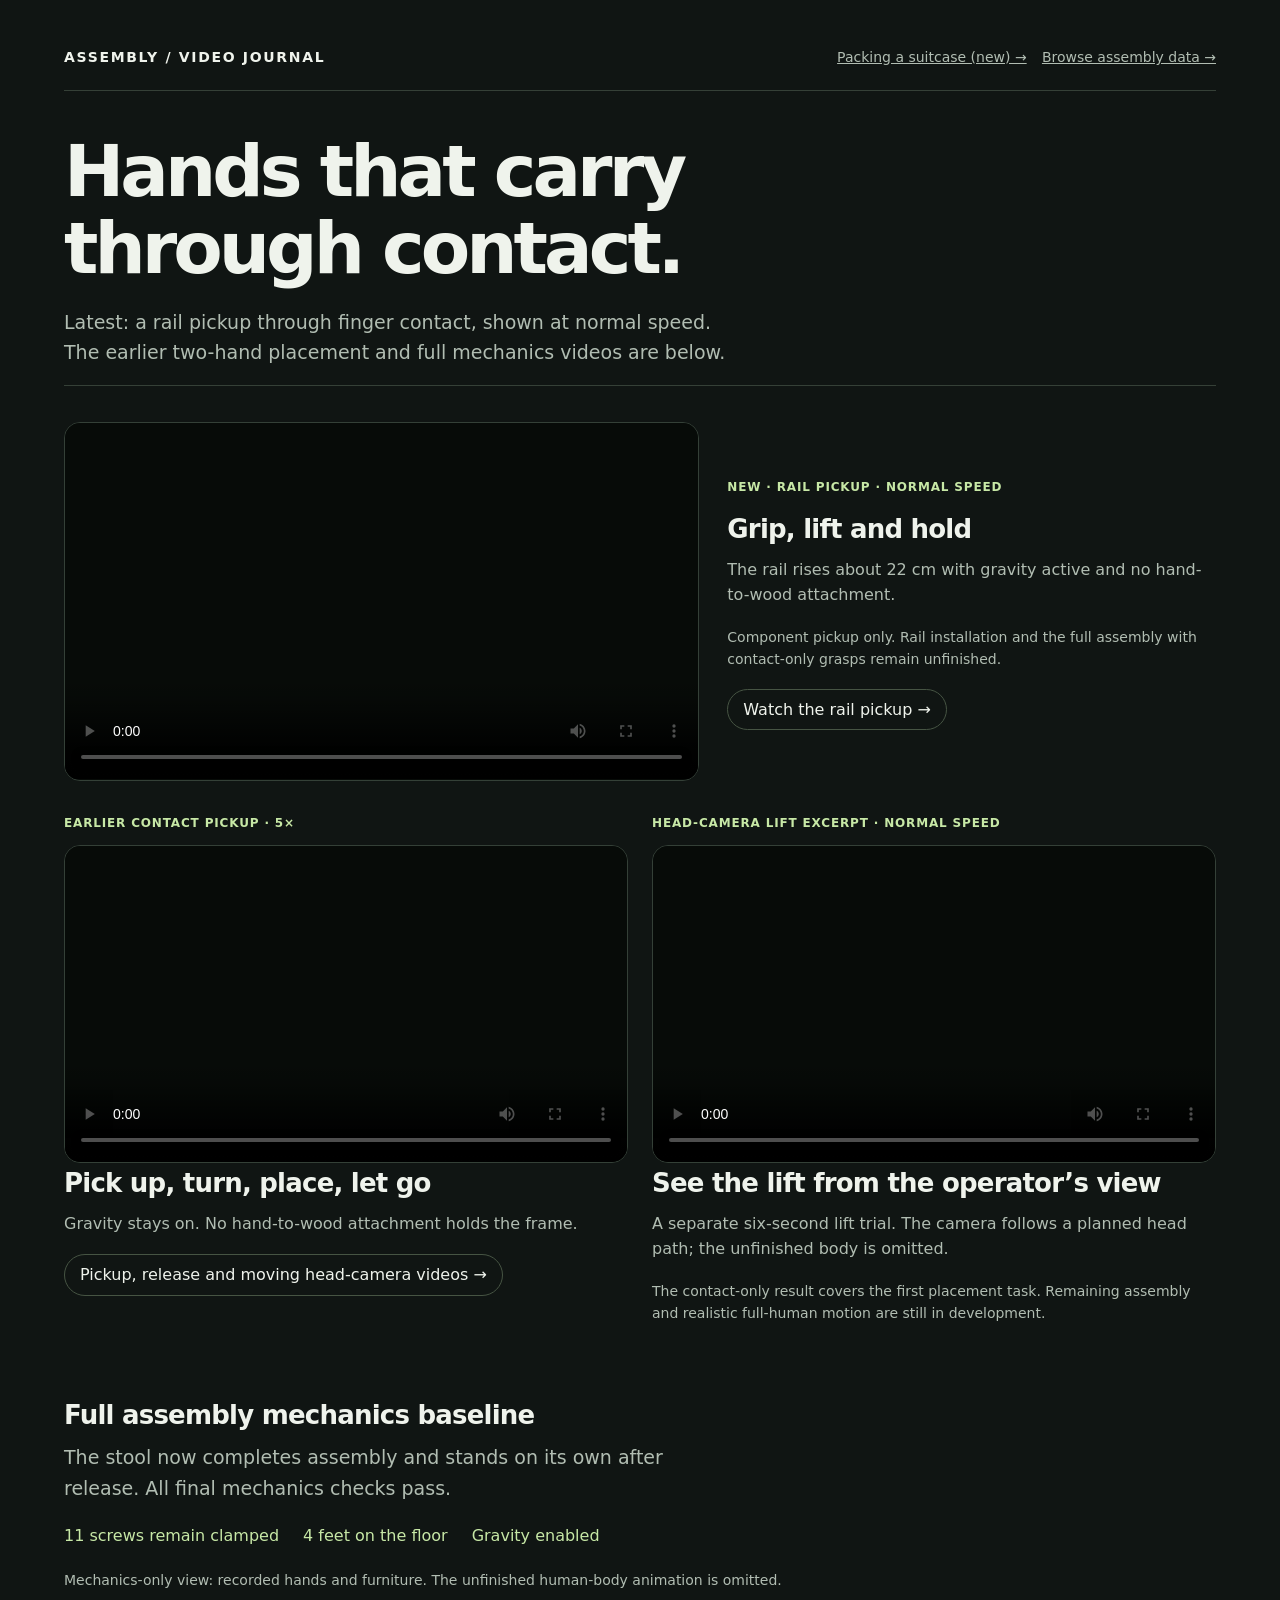
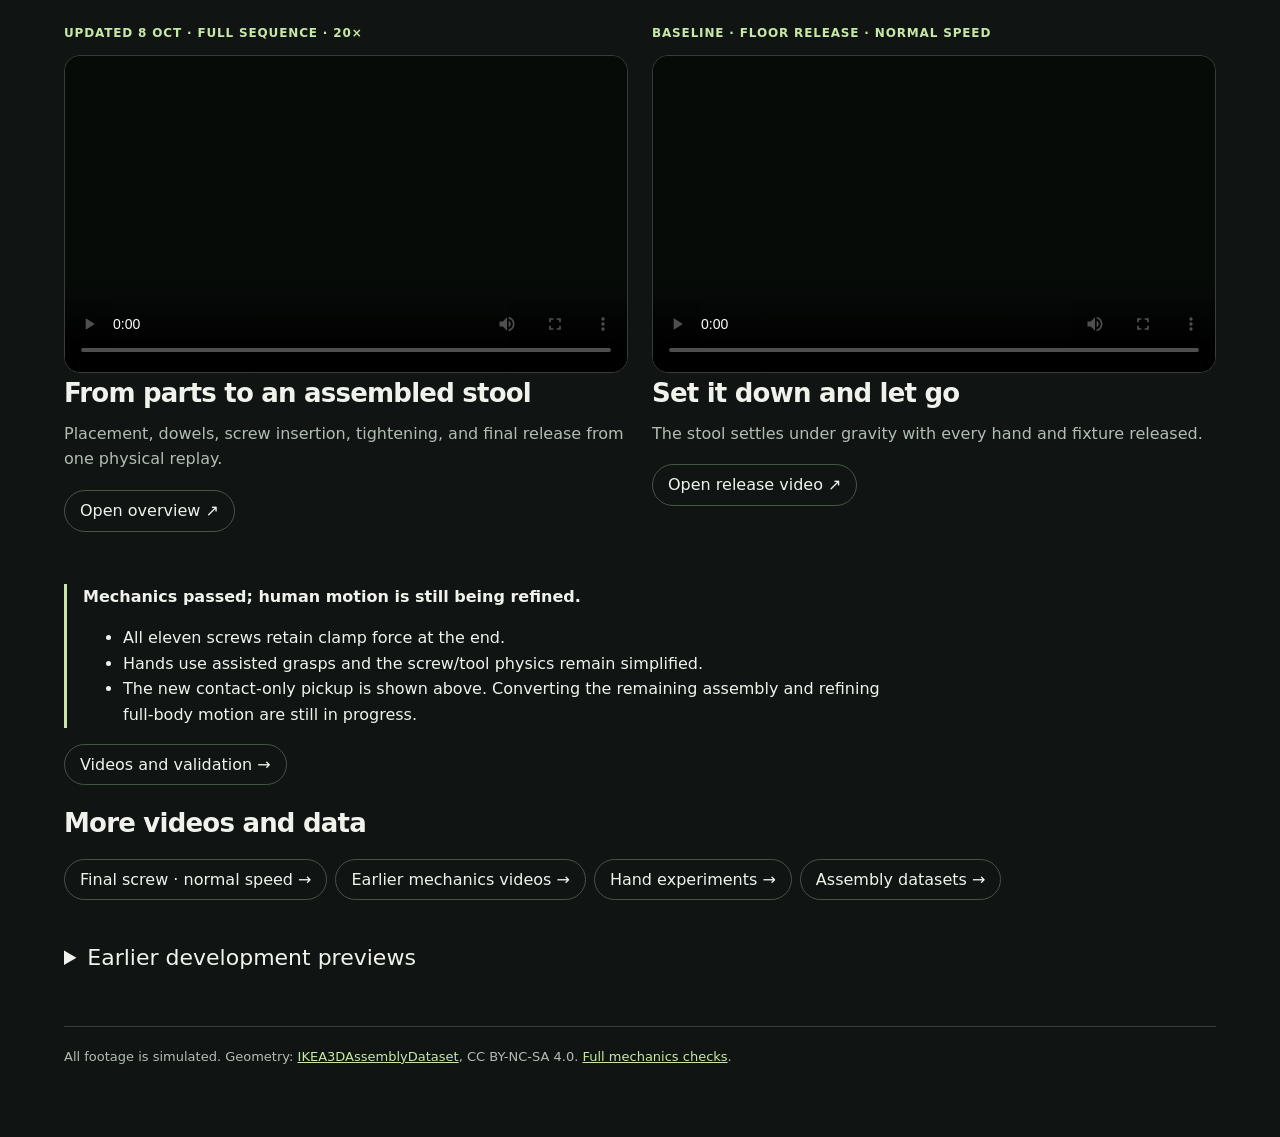
==== index.html @ 0f09cdab "Add suitcase-packing simulation and video page One continuous contact-only MuJoCo run (MyoHand hands" ====
<!doctype html><html lang="en"><head><meta charset="utf-8"><meta name="viewport" content="width=device-width,initial-scale=1"><title>Assembly — contact pickup and full mechanics</title><meta name="description" content="Complete assembly mechanics and floor release under gravity. Human-body motion remains in development."><style>
:root{color-scheme:dark;--bg:#101513;--panel:#1b231f;--ink:#eff3ec;--muted:#b1bdb2;--accent:#c7e8a6}*{box-sizing:border-box}body{margin:0;background:var(--bg);color:var(--ink);font:16px/1.6 system-ui,sans-serif}main{max-width:1400px;margin:auto;padding:44px 5vw 70px}header{display:flex;justify-content:space-between;align-items:center;border-bottom:1px solid #354037;padding-bottom:20px}.wordmark{font-weight:700;letter-spacing:.12em;font-size:14px}.date,.note{color:var(--muted);font-size:14px}h1{font-size:clamp(36px,6vw,72px);line-height:1.07;letter-spacing:-.055em;max-width:900px;margin:42px 0 20px}h2{font-size:26px;letter-spacing:-.03em;margin:0 0 6px}h3{font-size:21px;margin:16px 0 6px}p{margin:0 0 18px;color:var(--muted)}.intro{max-width:680px;font-size:19px}.grid{display:grid;grid-template-columns:1fr 1fr;gap:24px;margin:28px 0 52px}.card{min-width:0}.screen{background:#050806;border-radius:16px;overflow:hidden;border:1px solid #344037}video{width:100%;aspect-ratio:16/9;object-fit:contain;display:block;background:#070b08}.tag{display:inline-block;color:var(--accent);font-size:12px;font-weight:700;letter-spacing:.07em;text-transform:uppercase;margin:0 0 12px}.controls{display:flex;gap:8px;flex-wrap:wrap;margin:14px 0}button,a.button{font:inherit;border:1px solid #465443;background:transparent;color:var(--ink);border-radius:999px;padding:7px 15px;cursor:pointer;text-decoration:none}button[aria-pressed=true]{background:var(--accent);color:#172311;border-color:var(--accent)}a{color:var(--accent)}.smallgrid{display:grid;grid-template-columns:repeat(3,1fr);gap:24px;margin:24px 0 50px}.smallgrid video{aspect-ratio:4/3}.wide{display:grid;grid-template-columns:1.3fr 1fr;gap:28px;align-items:center;border-top:1px solid #354037;padding-top:36px}.wide img{width:100%;border-radius:16px}footer{margin-top:50px;padding-top:20px;border-top:1px solid #354037;font-size:13px;color:var(--muted)}@media(max-width:850px){.grid,.smallgrid,.wide{grid-template-columns:1fr}main{padding:24px 5vw}.grid{gap:32px}.date{font-size:12px}}button:focus-visible,a:focus-visible{outline:3px solid var(--accent);outline-offset:4px}
details{margin:40px 0}summary{cursor:pointer;font-size:22px}.chapters{display:flex;flex-wrap:wrap;gap:8px;margin:20px 0 34px}.facts{display:flex;gap:24px;flex-wrap:wrap;color:var(--accent);margin:20px 0}.screen video{aspect-ratio:16/9}.status{border-left:3px solid var(--accent);padding-left:16px;max-width:820px}button[data-time]{font-size:14px}a.button{display:inline-block;max-width:100%}</style></head><body><main><header><span class="wordmark">ASSEMBLY / VIDEO JOURNAL</span><span><a class="date" href="packing.html">Packing a suitcase (new) →</a> &nbsp; <a class="date" href="data/index.html">Browse assembly data →</a></span></header>
<h1>Hands that carry through contact.</h1>
<p class="intro">Latest: a rail pickup through finger contact, shown at normal speed. The earlier two-hand placement and full mechanics videos are below.</p>
<section class="wide"><div class="screen"><video controls playsinline preload="metadata" poster="mechanics/rail-pickup.jpg" src="mechanics/rail-pickup.mp4"></video></div><article><span class="tag">New · rail pickup · normal speed</span><h2>Grip, lift and hold</h2><p>The rail rises about 22 cm with gravity active and no hand-to-wood attachment.</p><p class="note">Component pickup only. Rail installation and the full assembly with contact-only grasps remain unfinished.</p><a class="button" href="mechanics/rail-pickup.html">Watch the rail pickup →</a></article></section>
<section class="grid"><article class="card"><span class="tag">Earlier contact pickup · 5×</span><div class="screen"><video controls playsinline preload="metadata" poster="mechanics/contact-pickup.jpg" src="mechanics/contact-pickup.mp4"></video></div><h2>Pick up, turn, place, let go</h2><p>Gravity stays on. No hand-to-wood attachment holds the frame.</p><a class="button" href="mechanics/contact-pickup.html">Pickup, release and moving head-camera videos →</a></article><article class="card"><span class="tag">Head-camera lift excerpt · normal speed</span><div class="screen"><video controls playsinline preload="metadata" poster="mechanics/contact-lift-ego.jpg" src="mechanics/contact-lift-ego.mp4"></video></div><h2>See the lift from the operator’s view</h2><p>A separate six-second lift trial. The camera follows a planned head path; the unfinished body is omitted.</p><p class="note">The contact-only result covers the first placement task. Remaining assembly and realistic full-human motion are still in development.</p></article></section>
<h2>Full assembly mechanics baseline</h2><p class="intro">The stool now completes assembly and stands on its own after release. All final mechanics checks pass.</p>
<div class="facts"><span>11 screws remain clamped</span><span>4 feet on the floor</span><span>Gravity enabled</span></div>
<p class="note">Mechanics-only view: recorded hands and furniture. The unfinished human-body animation is omitted.</p>
<section class="grid"><article class="card"><span class="tag">Updated 8 Oct · full sequence · 20×</span><div class="screen"><video controls playsinline preload="metadata" poster="mechanics/full-mechanics.jpg?v=20261008-clamp" src="mechanics/full-mechanics.mp4?v=20261008-clamp"></video></div><h2>From parts to an assembled stool</h2><p>Placement, dowels, screw insertion, tightening, and final release from one physical replay.</p><a class="button" href="mechanics/full-mechanics.mp4?v=20261008-clamp">Open overview ↗</a></article>
<article class="card"><span class="tag">Baseline · floor release · normal speed</span><div class="screen"><video controls playsinline preload="metadata" poster="mechanics/full-mechanics-floor.jpg?v=20261008-clamp" src="mechanics/full-mechanics-floor.mp4?v=20261008-clamp"></video></div><h2>Set it down and let go</h2><p>The stool settles under gravity with every hand and fixture released.</p><a class="button" href="mechanics/full-mechanics-floor.mp4?v=20261008-clamp">Open release video ↗</a></article></section>
<div class="status"><strong>Mechanics passed; human motion is still being refined.</strong><ul><li>All eleven screws retain clamp force at the end.</li><li>Hands use assisted grasps and the screw/tool physics remain simplified.</li><li>The new contact-only pickup is shown above. Converting the remaining assembly and refining full-body motion are still in progress.</li></ul></div>
<p><a class="button" href="mechanics/full-mechanics.html?v=20261008-clamp">Videos and validation →</a></p>
<h2>More videos and data</h2><div class="controls"><a class="button" href="mechanics/last-screw.html">Final screw · normal speed →</a><a class="button" href="mechanics/index.html">Earlier mechanics videos →</a><a class="button" href="hands/index.html">Hand experiments →</a><a class="button" href="data/index.html">Assembly datasets →</a></div>
<details><summary>Earlier development previews</summary><p><a href="mechanics/frame-installation-ego.mp4">Earlier moving first-person installation view</a> · <a href="mechanics/frame-installation-overview.mp4">Earlier installation overview</a> · <a href="mechanics/release-test.html">Earlier release pilot</a></p><p class="note">These precede the accepted full mechanical replay and do not validate the revised human motion. The original prototype used premature rigid connections: <a href="replanned/index.html">correction and archive</a>.</p></details>
<footer>All footage is simulated. Geometry: <a href="https://github.com/IKEA/IKEA3DAssemblyDataset">IKEA3DAssemblyDataset</a>, CC BY-NC-SA 4.0. <a href="mechanics/full-mechanics-validation.json?v=20261008-clamp">Full mechanics checks</a>.</footer></main></body></html>
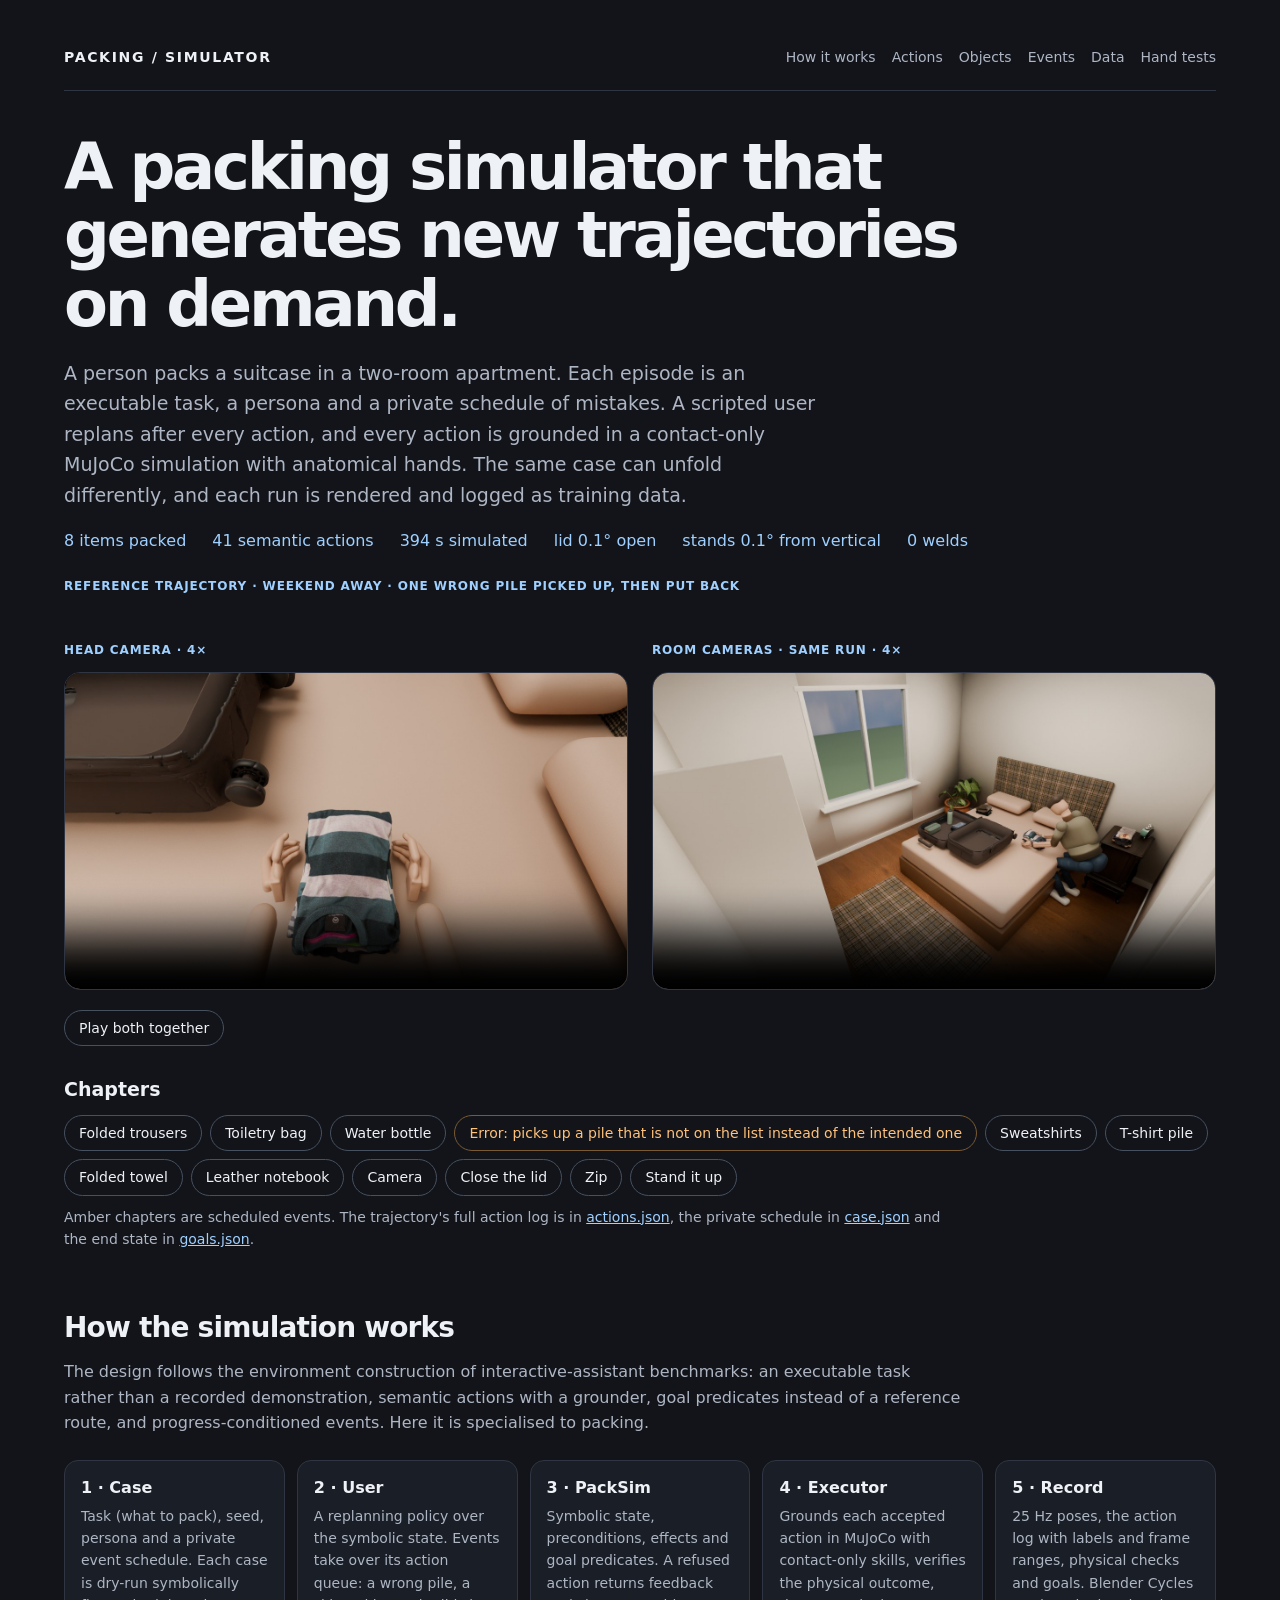
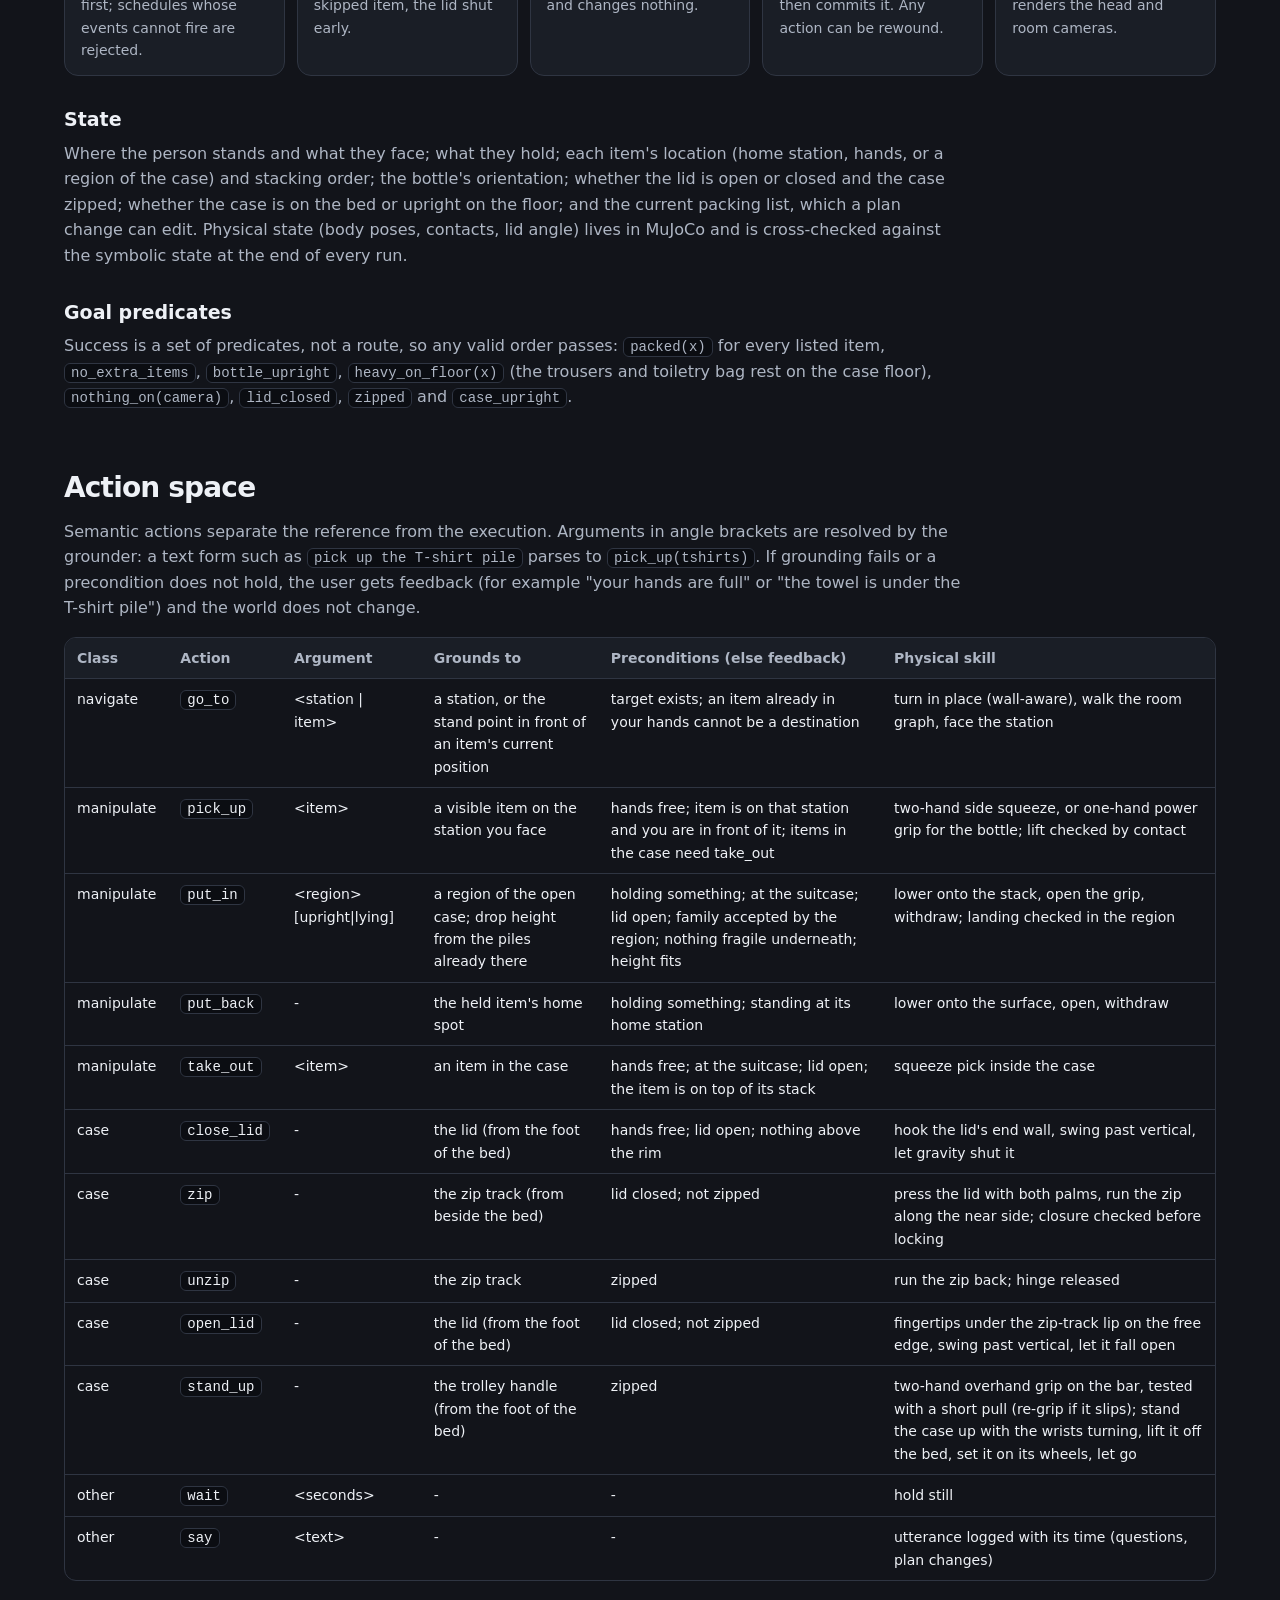
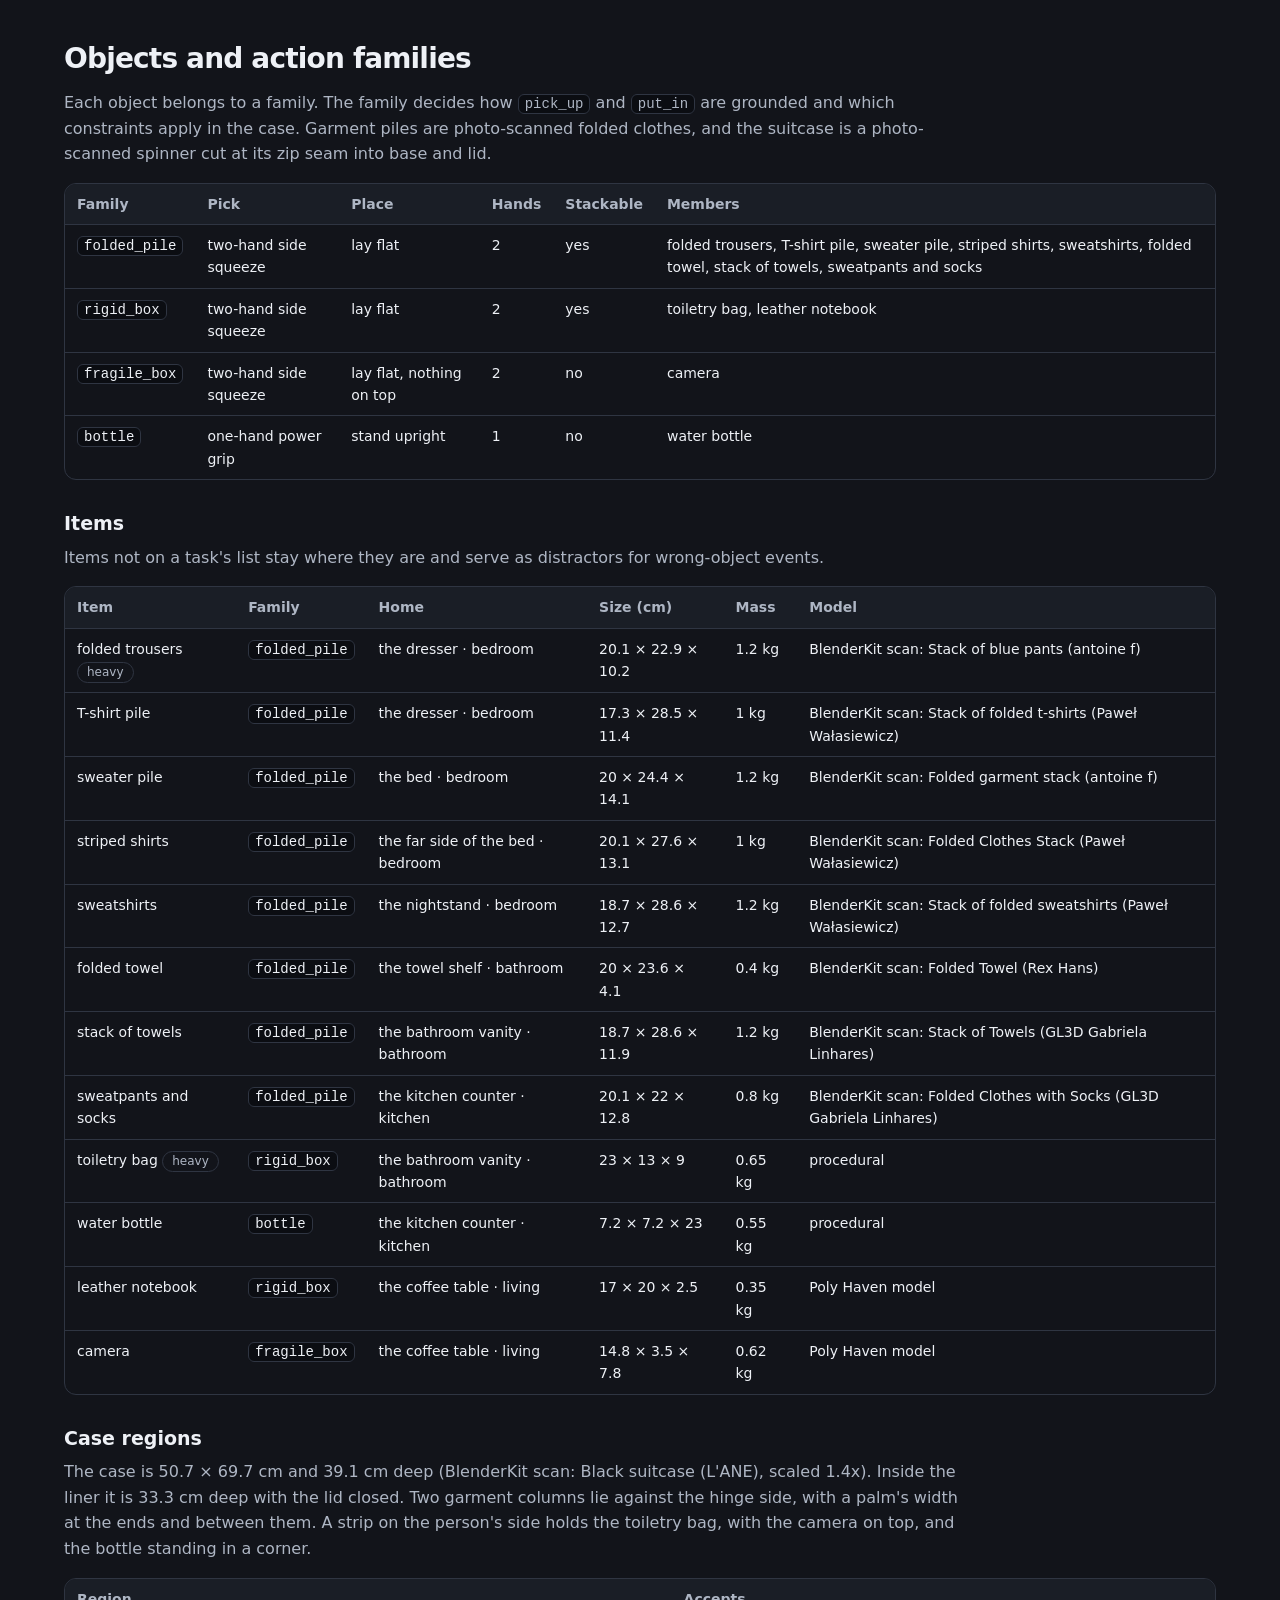
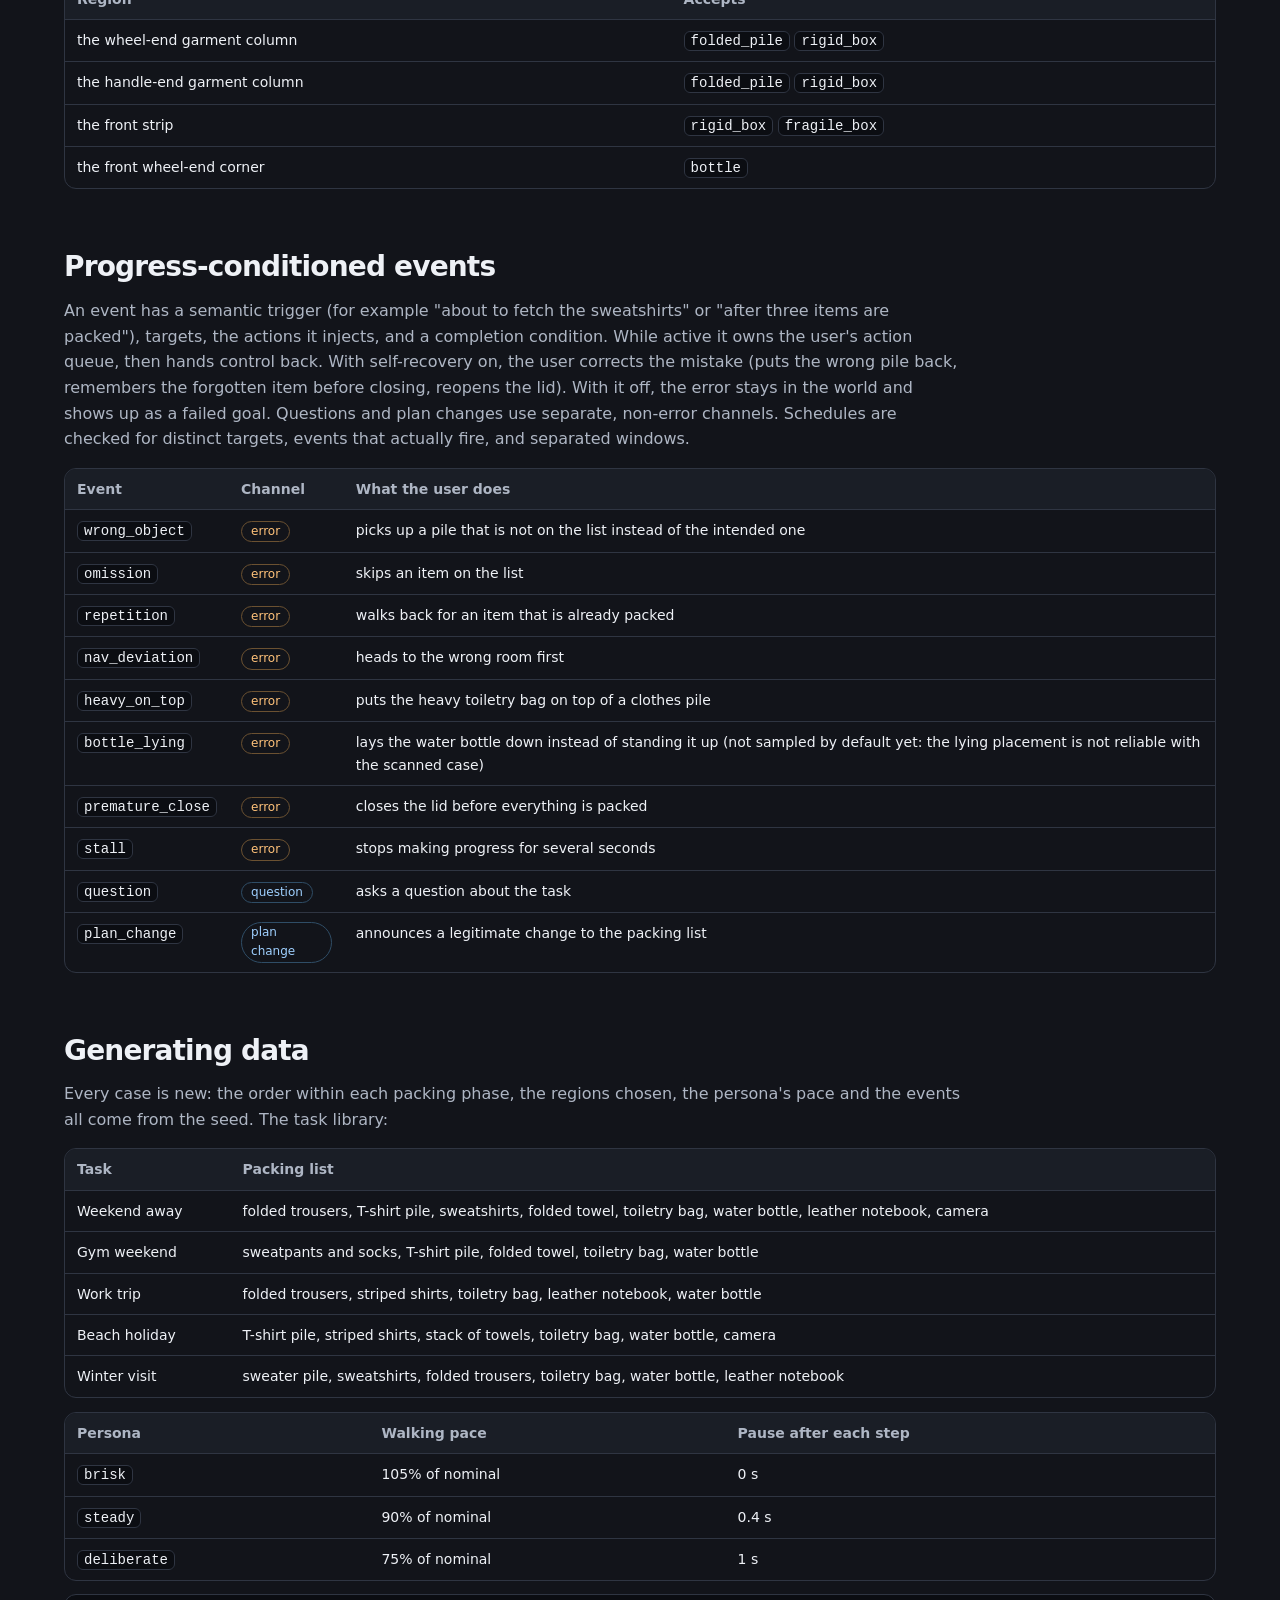
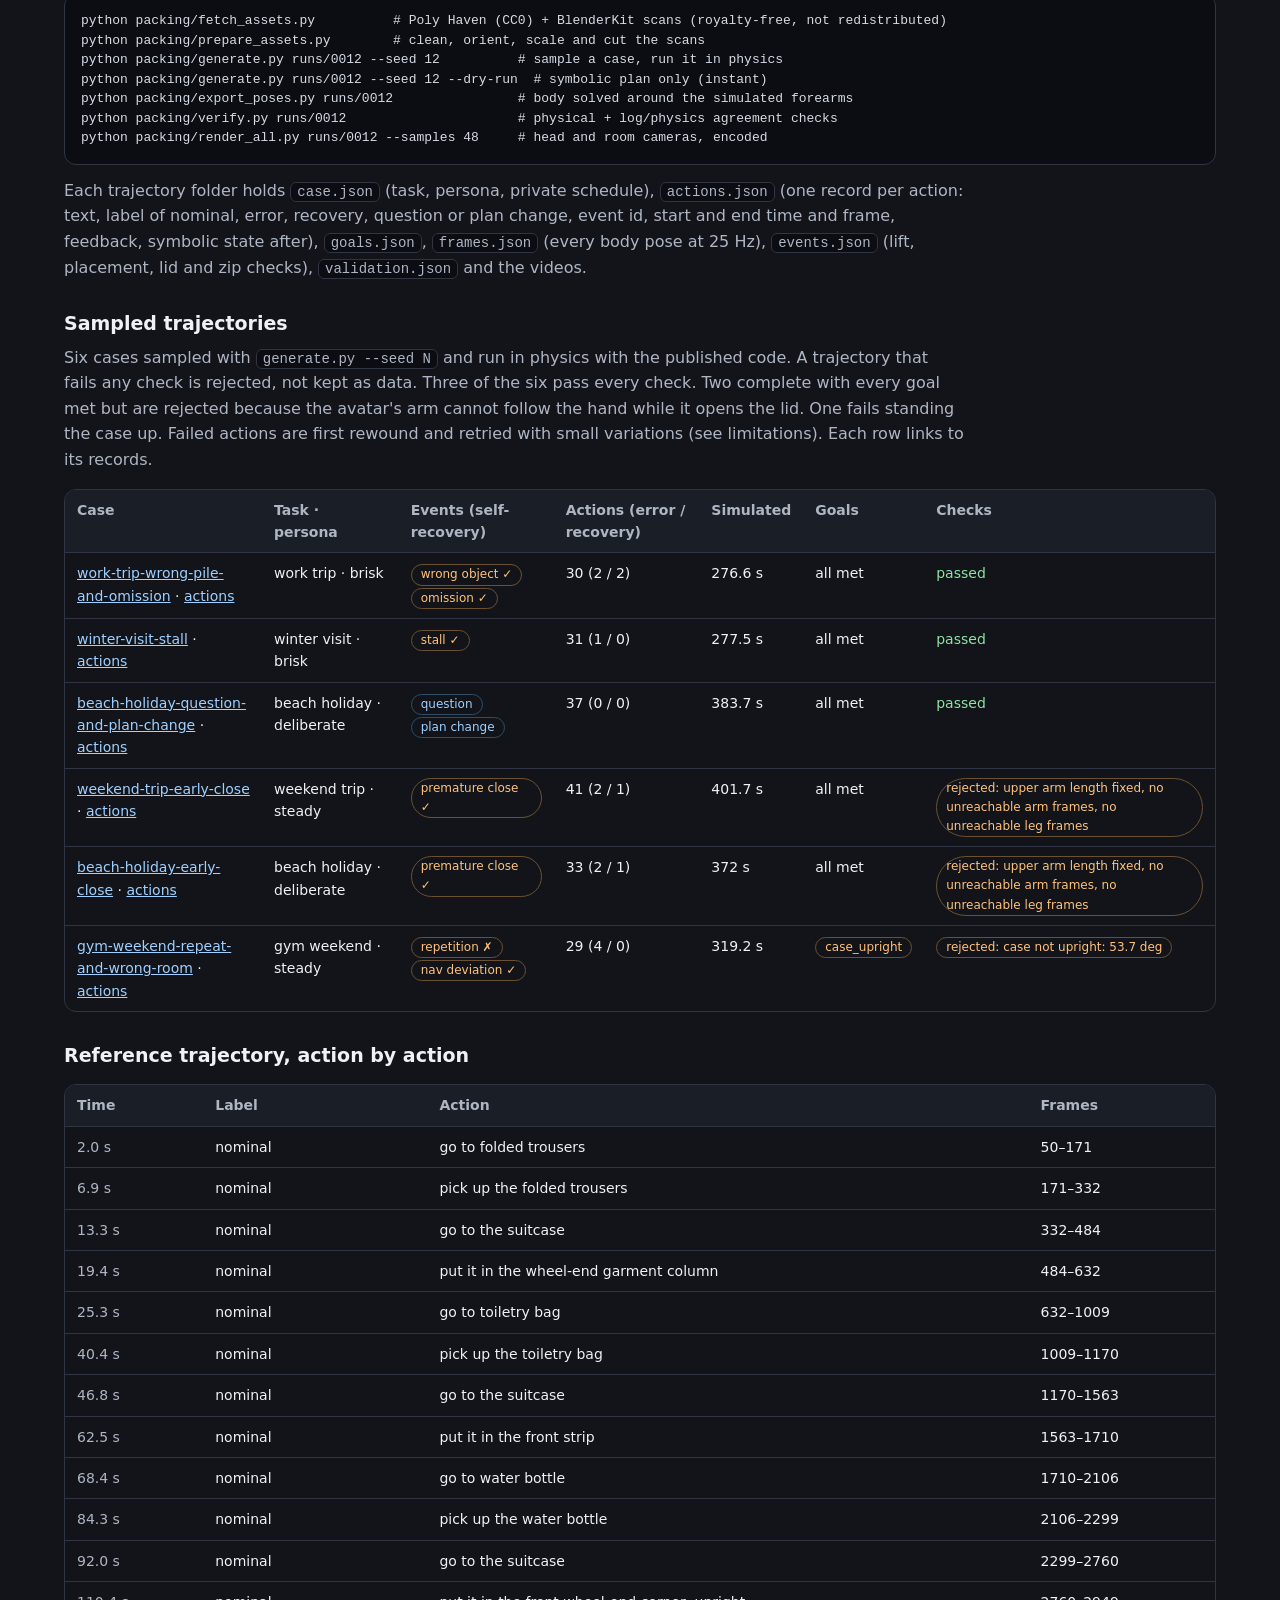
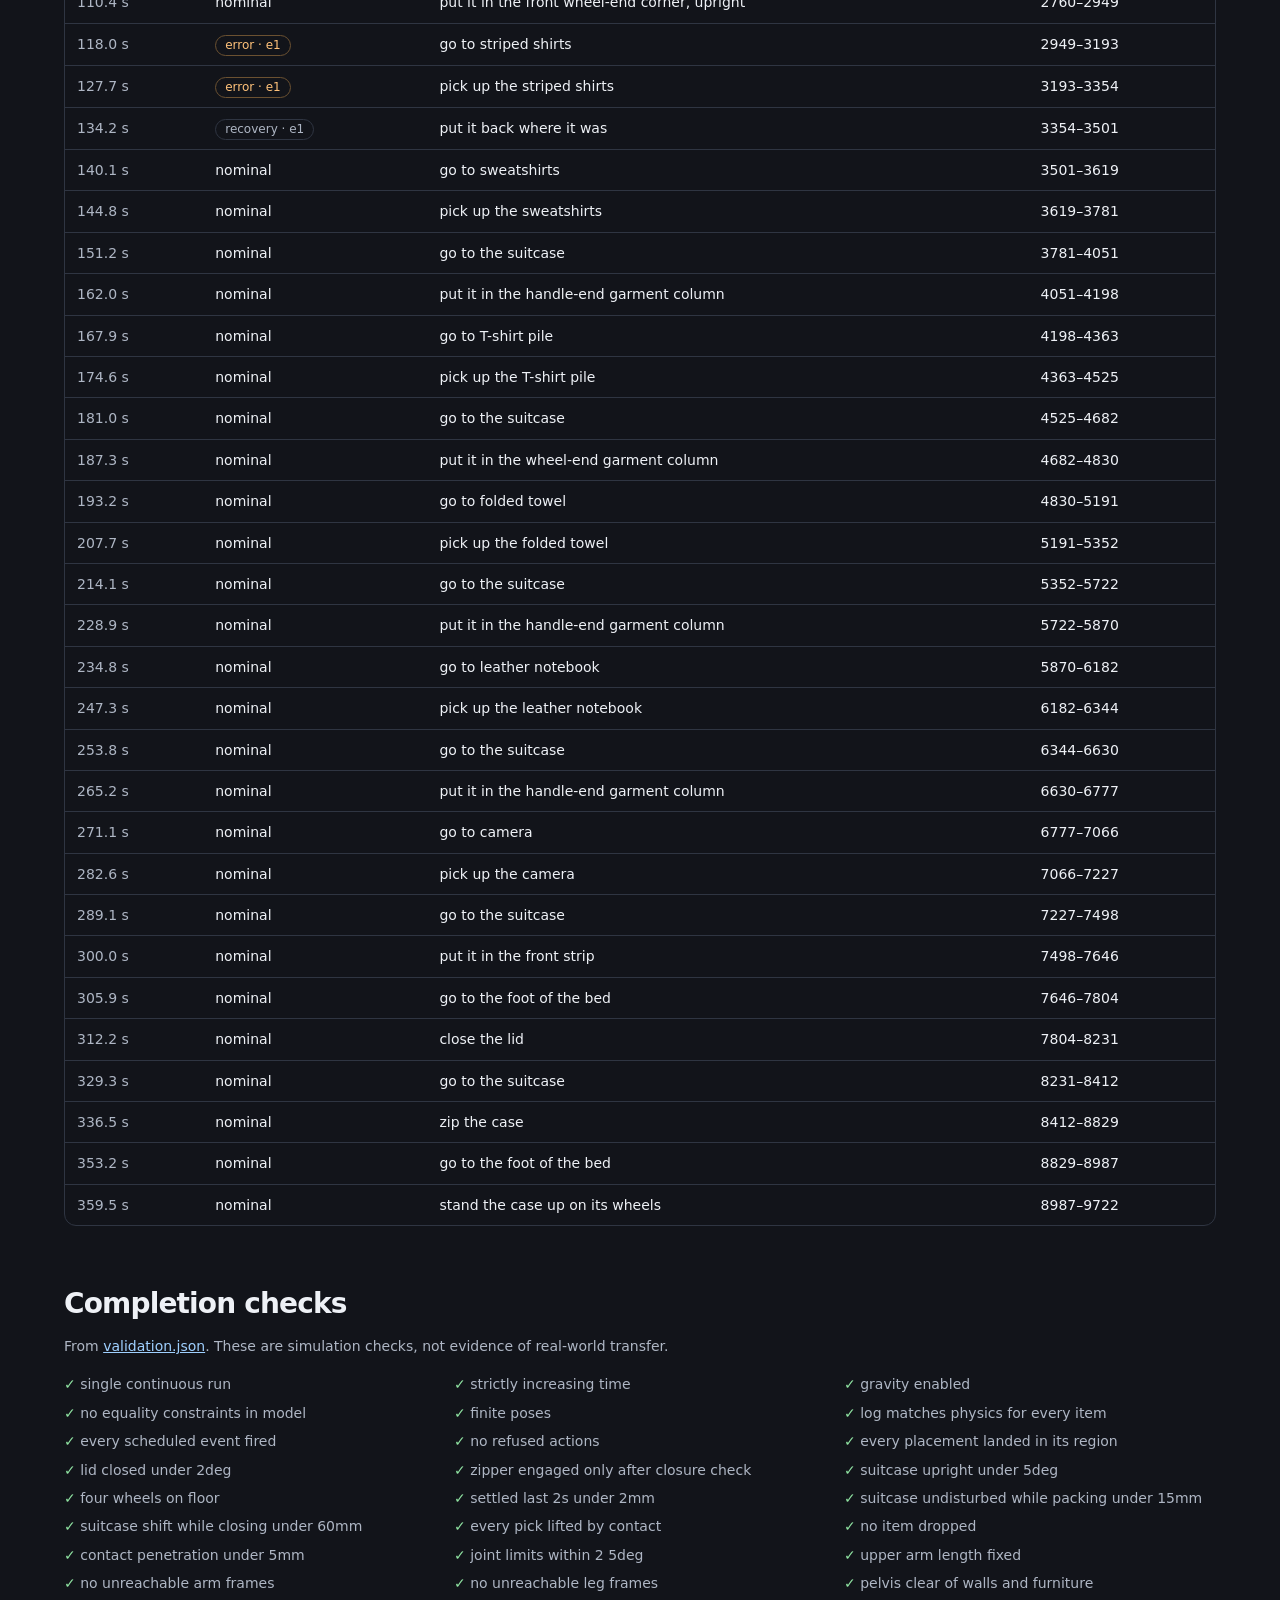
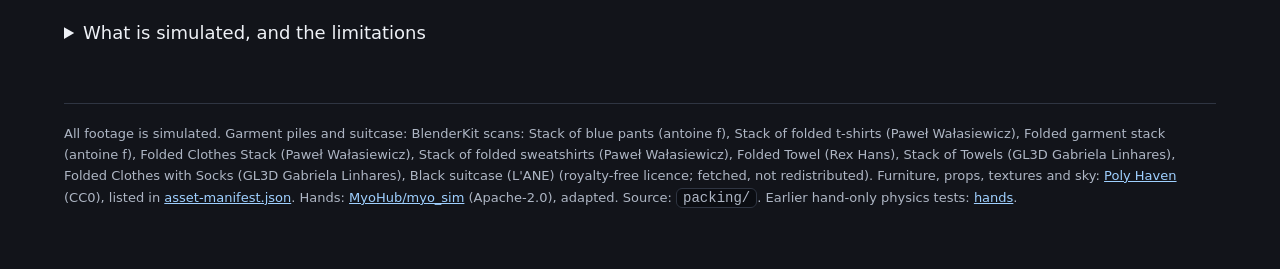
==== commit 7600b2db: "Updated simulation" ====
--- a/index.html
+++ b/index.html
@@ -1,17 +1,149 @@
-<!doctype html><html lang="en"><head><meta charset="utf-8"><meta name="viewport" content="width=device-width,initial-scale=1"><title>Assembly — contact pickup and full mechanics</title><meta name="description" content="Complete assembly mechanics and floor release under gravity. Human-body motion remains in development."><style>
-:root{color-scheme:dark;--bg:#101513;--panel:#1b231f;--ink:#eff3ec;--muted:#b1bdb2;--accent:#c7e8a6}*{box-sizing:border-box}body{margin:0;background:var(--bg);color:var(--ink);font:16px/1.6 system-ui,sans-serif}main{max-width:1400px;margin:auto;padding:44px 5vw 70px}header{display:flex;justify-content:space-between;align-items:center;border-bottom:1px solid #354037;padding-bottom:20px}.wordmark{font-weight:700;letter-spacing:.12em;font-size:14px}.date,.note{color:var(--muted);font-size:14px}h1{font-size:clamp(36px,6vw,72px);line-height:1.07;letter-spacing:-.055em;max-width:900px;margin:42px 0 20px}h2{font-size:26px;letter-spacing:-.03em;margin:0 0 6px}h3{font-size:21px;margin:16px 0 6px}p{margin:0 0 18px;color:var(--muted)}.intro{max-width:680px;font-size:19px}.grid{display:grid;grid-template-columns:1fr 1fr;gap:24px;margin:28px 0 52px}.card{min-width:0}.screen{background:#050806;border-radius:16px;overflow:hidden;border:1px solid #344037}video{width:100%;aspect-ratio:16/9;object-fit:contain;display:block;background:#070b08}.tag{display:inline-block;color:var(--accent);font-size:12px;font-weight:700;letter-spacing:.07em;text-transform:uppercase;margin:0 0 12px}.controls{display:flex;gap:8px;flex-wrap:wrap;margin:14px 0}button,a.button{font:inherit;border:1px solid #465443;background:transparent;color:var(--ink);border-radius:999px;padding:7px 15px;cursor:pointer;text-decoration:none}button[aria-pressed=true]{background:var(--accent);color:#172311;border-color:var(--accent)}a{color:var(--accent)}.smallgrid{display:grid;grid-template-columns:repeat(3,1fr);gap:24px;margin:24px 0 50px}.smallgrid video{aspect-ratio:4/3}.wide{display:grid;grid-template-columns:1.3fr 1fr;gap:28px;align-items:center;border-top:1px solid #354037;padding-top:36px}.wide img{width:100%;border-radius:16px}footer{margin-top:50px;padding-top:20px;border-top:1px solid #354037;font-size:13px;color:var(--muted)}@media(max-width:850px){.grid,.smallgrid,.wide{grid-template-columns:1fr}main{padding:24px 5vw}.grid{gap:32px}.date{font-size:12px}}button:focus-visible,a:focus-visible{outline:3px solid var(--accent);outline-offset:4px}
-details{margin:40px 0}summary{cursor:pointer;font-size:22px}.chapters{display:flex;flex-wrap:wrap;gap:8px;margin:20px 0 34px}.facts{display:flex;gap:24px;flex-wrap:wrap;color:var(--accent);margin:20px 0}.screen video{aspect-ratio:16/9}.status{border-left:3px solid var(--accent);padding-left:16px;max-width:820px}button[data-time]{font-size:14px}a.button{display:inline-block;max-width:100%}</style></head><body><main><header><span class="wordmark">ASSEMBLY / VIDEO JOURNAL</span><span><a class="date" href="packing.html">Packing a suitcase (new) →</a> &nbsp; <a class="date" href="data/index.html">Browse assembly data →</a></span></header>
-<h1>Hands that carry through contact.</h1>
-<p class="intro">Latest: a rail pickup through finger contact, shown at normal speed. The earlier two-hand placement and full mechanics videos are below.</p>
-<section class="wide"><div class="screen"><video controls playsinline preload="metadata" poster="mechanics/rail-pickup.jpg" src="mechanics/rail-pickup.mp4"></video></div><article><span class="tag">New · rail pickup · normal speed</span><h2>Grip, lift and hold</h2><p>The rail rises about 22 cm with gravity active and no hand-to-wood attachment.</p><p class="note">Component pickup only. Rail installation and the full assembly with contact-only grasps remain unfinished.</p><a class="button" href="mechanics/rail-pickup.html">Watch the rail pickup →</a></article></section>
-<section class="grid"><article class="card"><span class="tag">Earlier contact pickup · 5×</span><div class="screen"><video controls playsinline preload="metadata" poster="mechanics/contact-pickup.jpg" src="mechanics/contact-pickup.mp4"></video></div><h2>Pick up, turn, place, let go</h2><p>Gravity stays on. No hand-to-wood attachment holds the frame.</p><a class="button" href="mechanics/contact-pickup.html">Pickup, release and moving head-camera videos →</a></article><article class="card"><span class="tag">Head-camera lift excerpt · normal speed</span><div class="screen"><video controls playsinline preload="metadata" poster="mechanics/contact-lift-ego.jpg" src="mechanics/contact-lift-ego.mp4"></video></div><h2>See the lift from the operator’s view</h2><p>A separate six-second lift trial. The camera follows a planned head path; the unfinished body is omitted.</p><p class="note">The contact-only result covers the first placement task. Remaining assembly and realistic full-human motion are still in development.</p></article></section>
-<h2>Full assembly mechanics baseline</h2><p class="intro">The stool now completes assembly and stands on its own after release. All final mechanics checks pass.</p>
-<div class="facts"><span>11 screws remain clamped</span><span>4 feet on the floor</span><span>Gravity enabled</span></div>
-<p class="note">Mechanics-only view: recorded hands and furniture. The unfinished human-body animation is omitted.</p>
-<section class="grid"><article class="card"><span class="tag">Updated 8 Oct · full sequence · 20×</span><div class="screen"><video controls playsinline preload="metadata" poster="mechanics/full-mechanics.jpg?v=20261008-clamp" src="mechanics/full-mechanics.mp4?v=20261008-clamp"></video></div><h2>From parts to an assembled stool</h2><p>Placement, dowels, screw insertion, tightening, and final release from one physical replay.</p><a class="button" href="mechanics/full-mechanics.mp4?v=20261008-clamp">Open overview ↗</a></article>
-<article class="card"><span class="tag">Baseline · floor release · normal speed</span><div class="screen"><video controls playsinline preload="metadata" poster="mechanics/full-mechanics-floor.jpg?v=20261008-clamp" src="mechanics/full-mechanics-floor.mp4?v=20261008-clamp"></video></div><h2>Set it down and let go</h2><p>The stool settles under gravity with every hand and fixture released.</p><a class="button" href="mechanics/full-mechanics-floor.mp4?v=20261008-clamp">Open release video ↗</a></article></section>
-<div class="status"><strong>Mechanics passed; human motion is still being refined.</strong><ul><li>All eleven screws retain clamp force at the end.</li><li>Hands use assisted grasps and the screw/tool physics remain simplified.</li><li>The new contact-only pickup is shown above. Converting the remaining assembly and refining full-body motion are still in progress.</li></ul></div>
-<p><a class="button" href="mechanics/full-mechanics.html?v=20261008-clamp">Videos and validation →</a></p>
-<h2>More videos and data</h2><div class="controls"><a class="button" href="mechanics/last-screw.html">Final screw · normal speed →</a><a class="button" href="mechanics/index.html">Earlier mechanics videos →</a><a class="button" href="hands/index.html">Hand experiments →</a><a class="button" href="data/index.html">Assembly datasets →</a></div>
-<details><summary>Earlier development previews</summary><p><a href="mechanics/frame-installation-ego.mp4">Earlier moving first-person installation view</a> · <a href="mechanics/frame-installation-overview.mp4">Earlier installation overview</a> · <a href="mechanics/release-test.html">Earlier release pilot</a></p><p class="note">These precede the accepted full mechanical replay and do not validate the revised human motion. The original prototype used premature rigid connections: <a href="replanned/index.html">correction and archive</a>.</p></details>
-<footer>All footage is simulated. Geometry: <a href="https://github.com/IKEA/IKEA3DAssemblyDataset">IKEA3DAssemblyDataset</a>, CC BY-NC-SA 4.0. <a href="mechanics/full-mechanics-validation.json?v=20261008-clamp">Full mechanics checks</a>.</footer></main></body></html>+<!doctype html><html lang="en"><head><meta charset="utf-8"><meta name="viewport" content="width=device-width,initial-scale=1"><title>Packing simulator</title><meta name="description" content="A contact-only MuJoCo simulator for packing a suitcase: semantic actions over a symbolic state, progress-conditioned error events, and photoreal renders of every trajectory."><style>
+:root{color-scheme:dark;--bg:#12141a;--panel:#1a1e26;--ink:#eef1f6;--muted:#aeb6c4;--accent:#9fd0ff;--warn:#ffc27a;--ok:#8fe3a2;--bad:#ff8f8f;--line:#2f3542}
+*{box-sizing:border-box}body{margin:0;background:var(--bg);color:var(--ink);font:16px/1.6 system-ui,sans-serif}
+main{max-width:1400px;margin:auto;padding:44px 5vw 70px}
+header{display:flex;justify-content:space-between;align-items:center;gap:16px;flex-wrap:wrap;border-bottom:1px solid var(--line);padding-bottom:20px}
+.wordmark{font-weight:700;letter-spacing:.12em;font-size:14px}.note{color:var(--muted);font-size:14px}
+nav a{color:var(--muted);font-size:14px;margin-left:16px;text-decoration:none}nav a:hover{color:var(--accent)}
+h1{font-size:clamp(34px,5.5vw,64px);line-height:1.07;letter-spacing:-.05em;max-width:980px;margin:42px 0 20px}
+h2{font-size:28px;letter-spacing:-.03em;margin:56px 0 8px}h3{font-size:19px;margin:28px 0 6px}
+p{margin:0 0 16px;color:var(--muted);max-width:900px}.intro{max-width:760px;font-size:19px}
+.grid{display:grid;grid-template-columns:1fr 1fr;gap:24px;margin:28px 0 20px}.card{min-width:0}
+.screen{background:#07090c;border-radius:16px;overflow:hidden;border:1px solid var(--line)}
+video{width:100%;aspect-ratio:16/9;object-fit:contain;display:block;background:#07090c}
+.tag{display:inline-block;color:var(--accent);font-size:12px;font-weight:700;letter-spacing:.07em;text-transform:uppercase;margin:0 0 12px}
+button{font:inherit;border:1px solid #46505f;background:transparent;color:var(--ink);border-radius:999px;padding:6px 14px;cursor:pointer;font-size:14px}
+button:hover{border-color:var(--accent)}button.err{border-color:#7a5a32;color:var(--warn)}
+a{color:var(--accent)}code{background:#0b0d12;border:1px solid var(--line);border-radius:6px;padding:1px 6px;font-size:14px}
+pre{background:#0b0d12;border:1px solid var(--line);border-radius:12px;padding:16px;overflow-x:auto;font-size:13px;line-height:1.5;color:#d6dbe4}
+.chapters{display:flex;flex-wrap:wrap;gap:8px;margin:10px 0 10px}
+.facts{display:flex;gap:10px 26px;flex-wrap:wrap;color:var(--accent);margin:18px 0}
+.flow{display:grid;grid-template-columns:repeat(5,1fr);gap:12px;margin:24px 0}
+.flow div{background:var(--panel);border:1px solid var(--line);border-radius:14px;padding:14px 16px;font-size:14px;color:var(--muted)}
+.flow b{display:block;color:var(--ink);font-size:16px;margin-bottom:4px}
+.tablewrap{overflow-x:auto;border:1px solid var(--line);border-radius:12px;margin:14px 0 8px}
+table{border-collapse:collapse;width:100%;font-size:14px;min-width:720px}
+th,td{text-align:left;vertical-align:top;padding:9px 12px;border-bottom:1px solid var(--line)}
+th{color:var(--muted);font-weight:600;background:var(--panel);position:sticky;top:0}tr:last-child td{border-bottom:0}
+td code{white-space:nowrap}.pill{display:inline-block;border-radius:999px;padding:0 9px;font-size:12px;border:1px solid var(--line);color:var(--muted)}
+.pill.error{color:var(--warn);border-color:#6b5131}.pill.question,.pill.plan_change{color:var(--accent);border-color:#2f4d66}
+.checks{display:grid;grid-template-columns:repeat(auto-fill,minmax(300px,1fr));gap:6px 18px;font-size:14px;color:var(--muted);margin:14px 0 20px}
+.checks span::before{content:"✓ ";color:var(--ok)}.checks span.fail::before{content:"✗ ";color:var(--bad)}
+.timeline{font-size:14px}.timeline td:nth-child(1){white-space:nowrap;color:var(--muted)}
+details{margin:24px 0}summary{cursor:pointer;font-size:18px}
+footer{margin-top:56px;padding-top:20px;border-top:1px solid var(--line);font-size:13px;color:var(--muted)}ul{color:var(--muted)}
+@media(max-width:900px){.grid{grid-template-columns:1fr}.flow{grid-template-columns:1fr 1fr}main{padding:24px 16px}}
+@media(max-width:520px){.flow{grid-template-columns:1fr}nav a{margin:0 12px 0 0}}
+button:focus-visible,a:focus-visible{outline:3px solid var(--accent);outline-offset:3px}
+</style></head><body><main>
+<header><span class="wordmark">PACKING / SIMULATOR</span><nav><a href="#sim">How it works</a><a href="#actions">Actions</a><a href="#families">Objects</a><a href="#events">Events</a><a href="#data">Data</a><a href="hands/index.html">Hand tests</a></nav></header>
+
+<h1>A packing simulator that generates new trajectories on demand.</h1>
+<p class="intro">A person packs a suitcase in a two-room apartment. Each episode is an executable task, a persona and a private schedule of mistakes. A scripted user replans after every action, and every action is grounded in a contact-only MuJoCo simulation with anatomical hands. The same case can unfold differently, and each run is rendered and logged as training data.</p>
+<div class="facts" id="facts"></div>
+
+<span class="tag">Reference trajectory · weekend away · one wrong pile picked up, then put back</span>
+<section class="grid">
+<article class="card"><span class="tag">Head camera · 4×</span><div class="screen"><video id="ego" controls playsinline preload="metadata" poster="trip/packing-ego.jpg" src="trip/packing-ego.mp4"></video></div></article>
+<article class="card"><span class="tag">Room cameras · same run · 4×</span><div class="screen"><video id="overview" controls playsinline preload="metadata" poster="trip/packing-overview.jpg" src="trip/packing-overview.mp4"></video></div></article>
+</section>
+<div><button id="sync">Play both together</button></div>
+<h3>Chapters</h3><div class="chapters" id="chapters"></div>
+<p class="note">Amber chapters are scheduled events. The trajectory's full action log is in <a href="trip/actions.json">actions.json</a>, the private schedule in <a href="trip/case.json">case.json</a> and the end state in <a href="trip/goals.json">goals.json</a>.</p>
+
+<h2 id="sim">How the simulation works</h2>
+<p>The design follows the environment construction of interactive-assistant benchmarks: an executable task rather than a recorded demonstration, semantic actions with a grounder, goal predicates instead of a reference route, and progress-conditioned events. Here it is specialised to packing.</p>
+<div class="flow">
+<div><b>1 · Case</b>Task (what to pack), seed, persona and a private event schedule. Each case is dry-run symbolically first; schedules whose events cannot fire are rejected.</div>
+<div><b>2 · User</b>A replanning policy over the symbolic state. Events take over its action queue: a wrong pile, a skipped item, the lid shut early.</div>
+<div><b>3 · PackSim</b>Symbolic state, preconditions, effects and goal predicates. A refused action returns feedback and changes nothing.</div>
+<div><b>4 · Executor</b>Grounds each accepted action in MuJoCo with contact-only skills, verifies the physical outcome, then commits it. Any action can be rewound.</div>
+<div><b>5 · Record</b>25 Hz poses, the action log with labels and frame ranges, physical checks and goals. Blender Cycles renders the head and room cameras.</div>
+</div>
+<h3>State</h3>
+<p>Where the person stands and what they face; what they hold; each item's location (home station, hands, or a region of the case) and stacking order; the bottle's orientation; whether the lid is open or closed and the case zipped; whether the case is on the bed or upright on the floor; and the current packing list, which a plan change can edit. Physical state (body poses, contacts, lid angle) lives in MuJoCo and is cross-checked against the symbolic state at the end of every run.</p>
+<h3>Goal predicates</h3>
+<p>Success is a set of predicates, not a route, so any valid order passes: <code>packed(x)</code> for every listed item, <code>no_extra_items</code>, <code>bottle_upright</code>, <code>heavy_on_floor(x)</code> (the trousers and toiletry bag rest on the case floor), <code>nothing_on(camera)</code>, <code>lid_closed</code>, <code>zipped</code> and <code>case_upright</code>.</p>
+
+<h2 id="actions">Action space</h2>
+<p>Semantic actions separate the reference from the execution. Arguments in angle brackets are resolved by the grounder: a text form such as <code>pick up the T-shirt pile</code> parses to <code>pick_up(tshirts)</code>. If grounding fails or a precondition does not hold, the user gets feedback (for example "your hands are full" or "the towel is under the T-shirt pile") and the world does not change.</p>
+<div class="tablewrap"><table id="actionTable"><thead><tr><th>Class</th><th>Action</th><th>Argument</th><th>Grounds to</th><th>Preconditions (else feedback)</th><th>Physical skill</th></tr></thead><tbody></tbody></table></div>
+
+<h2 id="families">Objects and action families</h2>
+<p>Each object belongs to a family. The family decides how <code>pick_up</code> and <code>put_in</code> are grounded and which constraints apply in the case. Garment piles are photo-scanned folded clothes, and the suitcase is a photo-scanned spinner cut at its zip seam into base and lid.</p>
+<div class="tablewrap"><table id="familyTable"><thead><tr><th>Family</th><th>Pick</th><th>Place</th><th>Hands</th><th>Stackable</th><th>Members</th></tr></thead><tbody></tbody></table></div>
+<h3>Items</h3>
+<p>Items not on a task's list stay where they are and serve as distractors for wrong-object events.</p>
+<div class="tablewrap"><table id="itemTable"><thead><tr><th>Item</th><th>Family</th><th>Home</th><th>Size (cm)</th><th>Mass</th><th>Model</th></tr></thead><tbody></tbody></table></div>
+<h3>Case regions</h3>
+<p id="caseNote"></p>
+<div class="tablewrap"><table id="regionTable"><thead><tr><th>Region</th><th>Accepts</th></tr></thead><tbody></tbody></table></div>
+
+<h2 id="events">Progress-conditioned events</h2>
+<p>An event has a semantic trigger (for example "about to fetch the sweatshirts" or "after three items are packed"), targets, the actions it injects, and a completion condition. While active it owns the user's action queue, then hands control back. With self-recovery on, the user corrects the mistake (puts the wrong pile back, remembers the forgotten item before closing, reopens the lid). With it off, the error stays in the world and shows up as a failed goal. Questions and plan changes use separate, non-error channels. Schedules are checked for distinct targets, events that actually fire, and separated windows.</p>
+<div class="tablewrap"><table id="eventTable"><thead><tr><th>Event</th><th>Channel</th><th>What the user does</th></tr></thead><tbody></tbody></table></div>
+
+<h2 id="data">Generating data</h2>
+<p>Every case is new: the order within each packing phase, the regions chosen, the persona's pace and the events all come from the seed. The task library:</p>
+<div class="tablewrap"><table id="taskTable"><thead><tr><th>Task</th><th>Packing list</th></tr></thead><tbody></tbody></table></div>
+<div class="tablewrap"><table id="personaTable"><thead><tr><th>Persona</th><th>Walking pace</th><th>Pause after each step</th></tr></thead><tbody></tbody></table></div>
+<pre>python packing/fetch_assets.py          # Poly Haven (CC0) + BlenderKit scans (royalty-free, not redistributed)
+python packing/prepare_assets.py        # clean, orient, scale and cut the scans
+python packing/generate.py runs/0012 --seed 12          # sample a case, run it in physics
+python packing/generate.py runs/0012 --seed 12 --dry-run  # symbolic plan only (instant)
+python packing/export_poses.py runs/0012                # body solved around the simulated forearms
+python packing/verify.py runs/0012                      # physical + log/physics agreement checks
+python packing/render_all.py runs/0012 --samples 48     # head and room cameras, encoded</pre>
+<p>Each trajectory folder holds <code>case.json</code> (task, persona, private schedule), <code>actions.json</code> (one record per action: text, label of nominal, error, recovery, question or plan change, event id, start and end time and frame, feedback, symbolic state after), <code>goals.json</code>, <code>frames.json</code> (every body pose at 25 Hz), <code>events.json</code> (lift, placement, lid and zip checks), <code>validation.json</code> and the videos.</p>
+<h3>Sampled trajectories</h3>
+<p>Six cases sampled with <code>generate.py --seed N</code> and run in physics with the published code. A trajectory that fails any check is rejected, not kept as data. Three of the six pass every check. Two complete with every goal met but are rejected because the avatar's arm cannot follow the hand while it opens the lid. One fails standing the case up. Failed actions are first rewound and retried with small variations (see limitations). Each row links to its records.</p>
+<div class="tablewrap"><table id="sampleTable"><thead><tr><th>Case</th><th>Task · persona</th><th>Events (self-recovery)</th><th>Actions (error / recovery)</th><th>Simulated</th><th>Goals</th><th>Checks</th></tr></thead><tbody></tbody></table></div>
+<h3>Reference trajectory, action by action</h3>
+<div class="tablewrap"><table class="timeline" id="timeline"><thead><tr><th>Time</th><th>Label</th><th>Action</th><th>Frames</th></tr></thead><tbody></tbody></table></div>
+
+<h2>Completion checks</h2><p class="note">From <a href="trip/validation.json">validation.json</a>. These are simulation checks, not evidence of real-world transfer.</p><div class="checks" id="checks"></div>
+
+<details><summary>What is simulated, and the limitations</summary><ul>
+<li>MuJoCo at 1 kHz with gravity. Two anatomical MyoHand hands (23 joints each) with torque-limited finger servos on force-limited wrist carriages. No welds or equality constraints: items rise, travel and settle through contact only.</li>
+<li>Targets come from the live state: stand points from where an item is now, drop heights from the piles already in a region.</li>
+<li>The body is kinematic, solved around the simulated forearms with fixed segment lengths: no balance, foot forces or whole-body collision. Pelvis clearance is checked geometrically.</li>
+<li>Garments are compliant rigid piles, not cloth: a pile is picked and placed as one folded unit. The scans have no separate garments to unstack.</li>
+<li>The zipper is idealised: after a closure check, the lid hinge range is narrowed to the closed pose. The hinge sits at mid-depth so both halves lie flat, standing in for the fabric hinge. A thin zip-track lip on the lid is what the fingertips catch when opening it.</li>
+<li>Standing the case up uses a two-hand overhand grip on the trolley bar, tested with a short pull. A grip that slips is released and retried with the hands placed differently (a re-grip). Closing the lid works the same way. Every attempt is logged in <code>events.json</code>.</li>
+<li>If an action still fails physically (for example, the bottle tips over as it is set down), the generator rewinds physics, recordings and symbolic state to just before that action and retries it with a small variation in stand position and timing, up to three times. The saved trajectory is a single continuous run; the retries are logged as <code>action_retry</code> events. A case that still fails is rejected.</li>
+<li>The user is scripted, not a learned human model. Events cover a controlled taxonomy and do not exhaust real mistakes.</li>
+<li>Masses, friction and finger strengths are assumed values. Nothing is calibrated sim-to-real.</li>
+</ul></details>
+
+<footer>All footage is simulated. Garment piles and suitcase: <span id="credits">BlenderKit scans</span> (royalty-free licence; fetched, not redistributed). Furniture, props, textures and sky: <a href="https://polyhaven.com">Poly Haven</a> (CC0), listed in <a href="trip/asset-manifest.json">asset-manifest.json</a>. Hands: <a href="https://github.com/MyoHub/myo_sim">MyoHub/myo_sim</a> (Apache-2.0), adapted. Source: <code>packing/</code>. Earlier hand-only physics tests: <a href="hands/index.html">hands</a>.</footer>
+</main>
+<script>
+const $=id=>document.getElementById(id), ego=$('ego'), ov=$('overview');
+const esc=s=>String(s).replace(/[&<>"]/g,c=>({'&':'&amp;','<':'&lt;','>':'&gt;','"':'&quot;'}[c]));
+const row=(tb,cells)=>{const tr=document.createElement('tr');tr.innerHTML=cells.map(c=>`<td>${c}</td>`).join('');tb.appendChild(tr);};
+const j=u=>fetch(u).then(r=>r.json());
+j('trip/chapters.json').then(ch=>{const box=$('chapters');ch.forEach(c=>{const b=document.createElement('button');b.textContent=c.title;if(c.event)b.className='err';b.onclick=()=>{ego.currentTime=c.time;ov.currentTime=c.time;ego.play();};box.appendChild(b);});}).catch(()=>{});
+j('trip/spec.json').then(s=>{
+  let tb=$('actionTable').tBodies[0];s.actions.forEach(a=>row(tb,[a.cls,`<code>${a.verb}</code>`,esc(a.arg),esc(a.grounds),esc(a.pre),esc(a.skill)]));
+  tb=$('familyTable').tBodies[0];Object.entries(s.families).forEach(([k,f])=>row(tb,[`<code>${k}</code>`,esc(f.pick),esc(f.place),f.hands,f.stackable?'yes':'no',s.items.filter(i=>i.family===k).map(i=>esc(i.label)).join(', ')]));
+  tb=$('itemTable').tBodies[0];const st=Object.fromEntries(s.stations.map(x=>[x.name,x]));s.items.forEach(i=>row(tb,[esc(i.label)+(i.heavy?' <span class="pill">heavy</span>':''),`<code>${i.family}</code>`,esc(st[i.station].label)+' · '+i.room,i.size_cm.join(' × '),i.mass_kg+' kg',esc(i.source)]));
+  tb=$('regionTable').tBodies[0];s.regions.forEach(r=>row(tb,[esc(r.label),r.families.map(f=>`<code>${f}</code>`).join(' ')]));
+  $('caseNote').textContent=`The case is ${s.suitcase.outer_cm.join(' × ')} cm and ${s.suitcase.depth_cm} cm deep (${s.suitcase.source}). Inside the liner it is ${s.suitcase.inner_height_cm} cm deep with the lid closed. Two garment columns lie against the hinge side, with a palm's width at the ends and between them. A strip on the person's side holds the toiletry bag, with the camera on top, and the bottle standing in a corner.`;
+  tb=$('eventTable').tBodies[0];s.events.forEach(e=>row(tb,[`<code>${e.type}</code>`,`<span class="pill ${e.channel}">${e.channel.replace('_',' ')}</span>`,esc(e.description)]));
+  tb=$('taskTable').tBodies[0];s.tasks.forEach(t=>row(tb,[esc(t.title),esc(t.pack.join(', '))]));
+  tb=$('personaTable').tBodies[0];s.personas.forEach(p=>row(tb,[`<code>${p.name}</code>`,Math.round(p.walk*100)+'% of nominal',p.pause+' s']));
+}).catch(()=>{});
+j('trip/actions.json').then(acts=>{const tb=$('timeline').tBodies[0];acts.forEach(a=>{const lab=a.label==='nominal'?'nominal':`<span class="pill ${a.label==='recovery'?'':'error'}">${a.label}${a.event?' · '+a.event:''}</span>`;row(tb,[a.t_start.toFixed(1)+' s',lab,esc(a.action.text)+(a.ok?'':` <span class="pill error">refused: ${esc(a.feedback)}</span>`),`${a.frame_start}–${a.frame_end}`]);});}).catch(()=>{});
+j('trip/samples.json').then(rows=>{const tb=$('sampleTable').tBodies[0];rows.forEach(r=>{const base='trip/samples/'+r.name+'/';
+  const ev=r.events.map(e=>`<span class="pill ${e.channel}">${e.type.replace('_',' ')}${e.channel==='error'?(e.recover?' ✓':' ✗'):''}</span>`).join(' ');
+  const goals=r.goals_satisfied?'all met':`<span class="pill error">${esc(r.failed_goals.join(', ')||r.status)}</span>`;
+  const why=r.status.startsWith('failed')?r.status.replace('failed: ',''):r.failed_checks.map(c=>c.replace(/_/g,' ')).join(', ');
+  const chk=r.verified?'<span style="color:var(--ok)">passed</span>':`<span class="pill error">rejected: ${esc(why)}</span>`;
+  row(tb,[`<a href="${base}case.json">${esc(r.name)}</a> · <a href="${base}actions.json">actions</a>`,esc(r.task.replace('_',' '))+' · '+r.persona,ev,`${r.actions} (${r.labels.error} / ${r.labels.recovery})`,r.sim_seconds+' s',goals,chk]);});}).catch(()=>{});
+j('trip/validation.json').then(v=>{const d=v.detail,f=$('facts');const packed=Object.values(d.items).filter(x=>x.packed_in_log).length;
+  [`${packed} items packed`,`${v.actions} semantic actions`,`${Math.round(v.sim_seconds)} s simulated`,`lid ${d.final_lid_angle_deg.toFixed(1)}° open`,`stands ${d.final_suitcase_tilt_deg.toFixed(1)}° from vertical`,'0 welds'].forEach(t=>{const s=document.createElement('span');s.textContent=t;f.appendChild(s);});
+  const c=$('checks');Object.entries(v.checks).forEach(([k,ok])=>{const s=document.createElement('span');s.textContent=k.replace(/_/g,' ');if(!ok)s.className='fail';c.appendChild(s);});}).catch(()=>{});
+j('trip/scans.json').then(sc=>{const names=Object.values(sc).map(x=>`${x.name} (${x.author})`);$('credits').textContent='BlenderKit scans: '+names.join(', ');}).catch(()=>{});
+$('sync').onclick=()=>{ov.currentTime=ego.currentTime;ego.play();ov.play();};
+ego.addEventListener('seeked',()=>{if(Math.abs(ov.currentTime-ego.currentTime)>0.3)ov.currentTime=ego.currentTime;});
+</script></body></html>
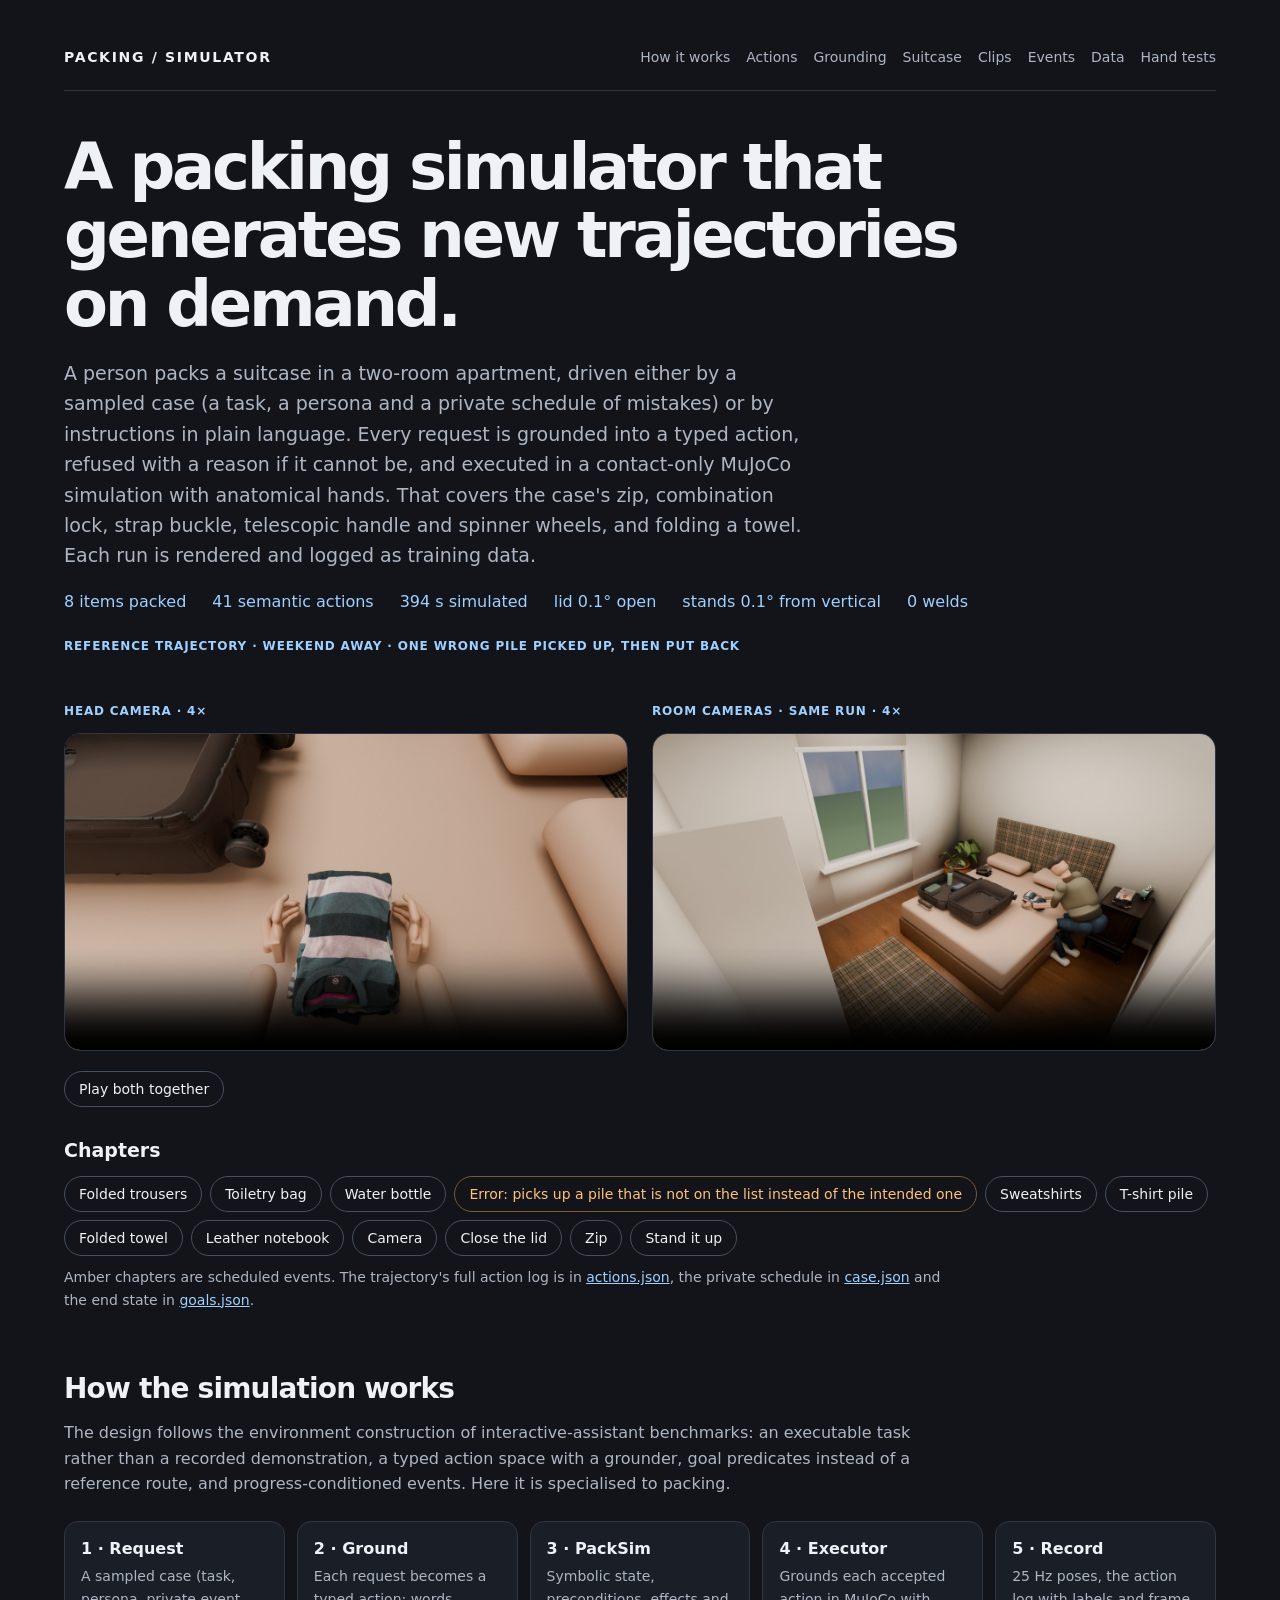
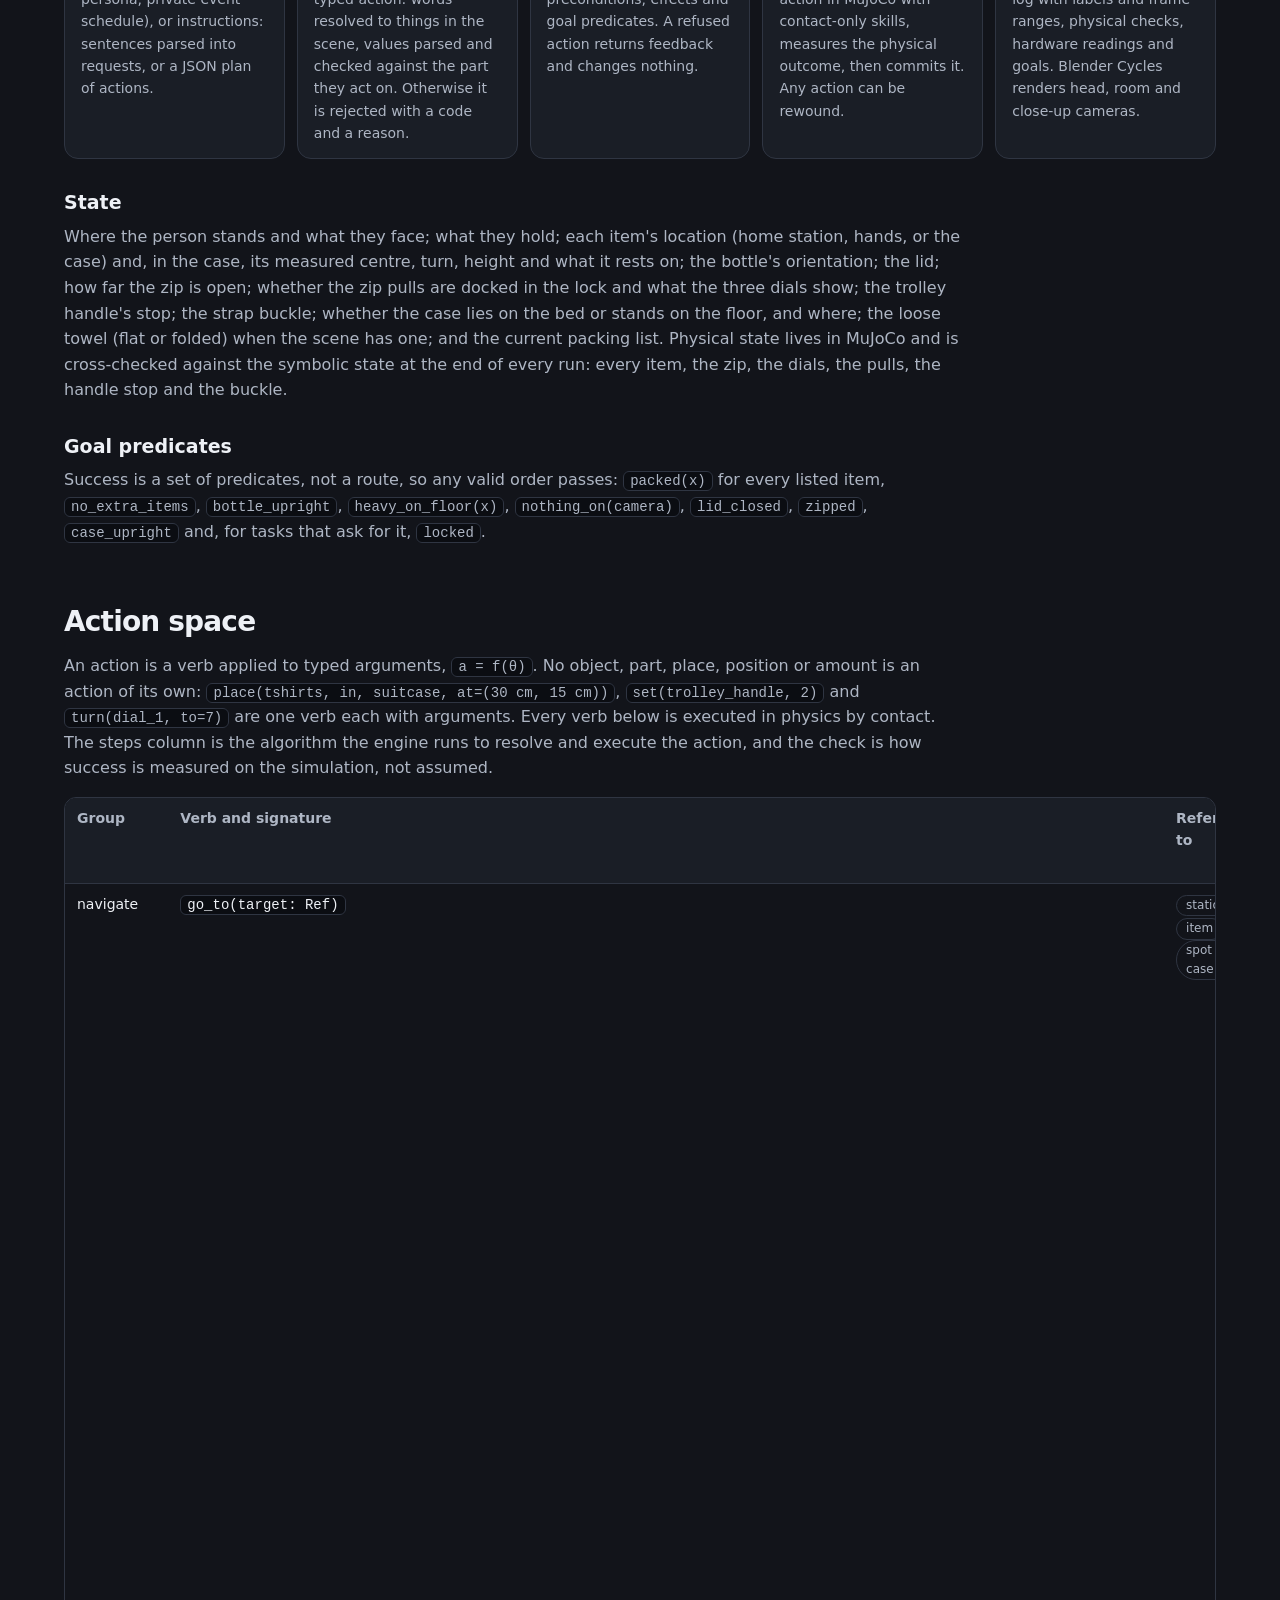
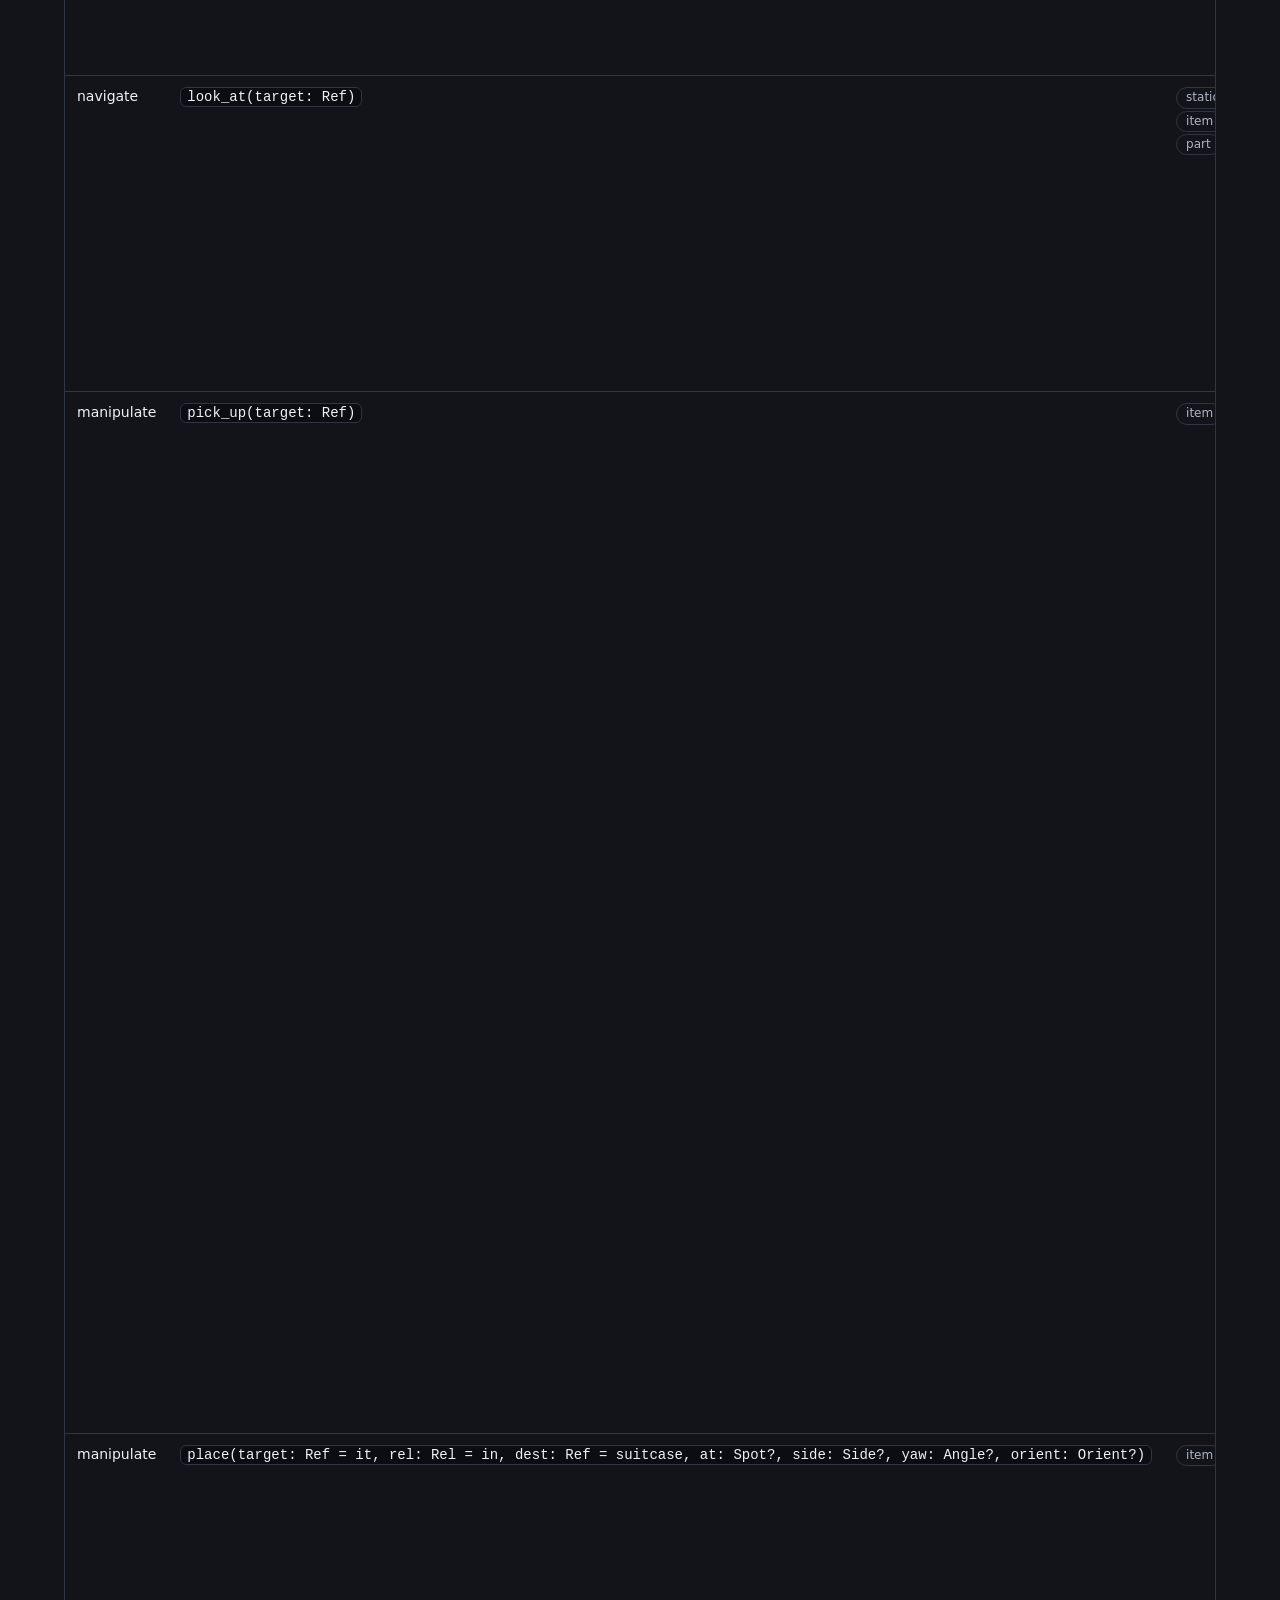
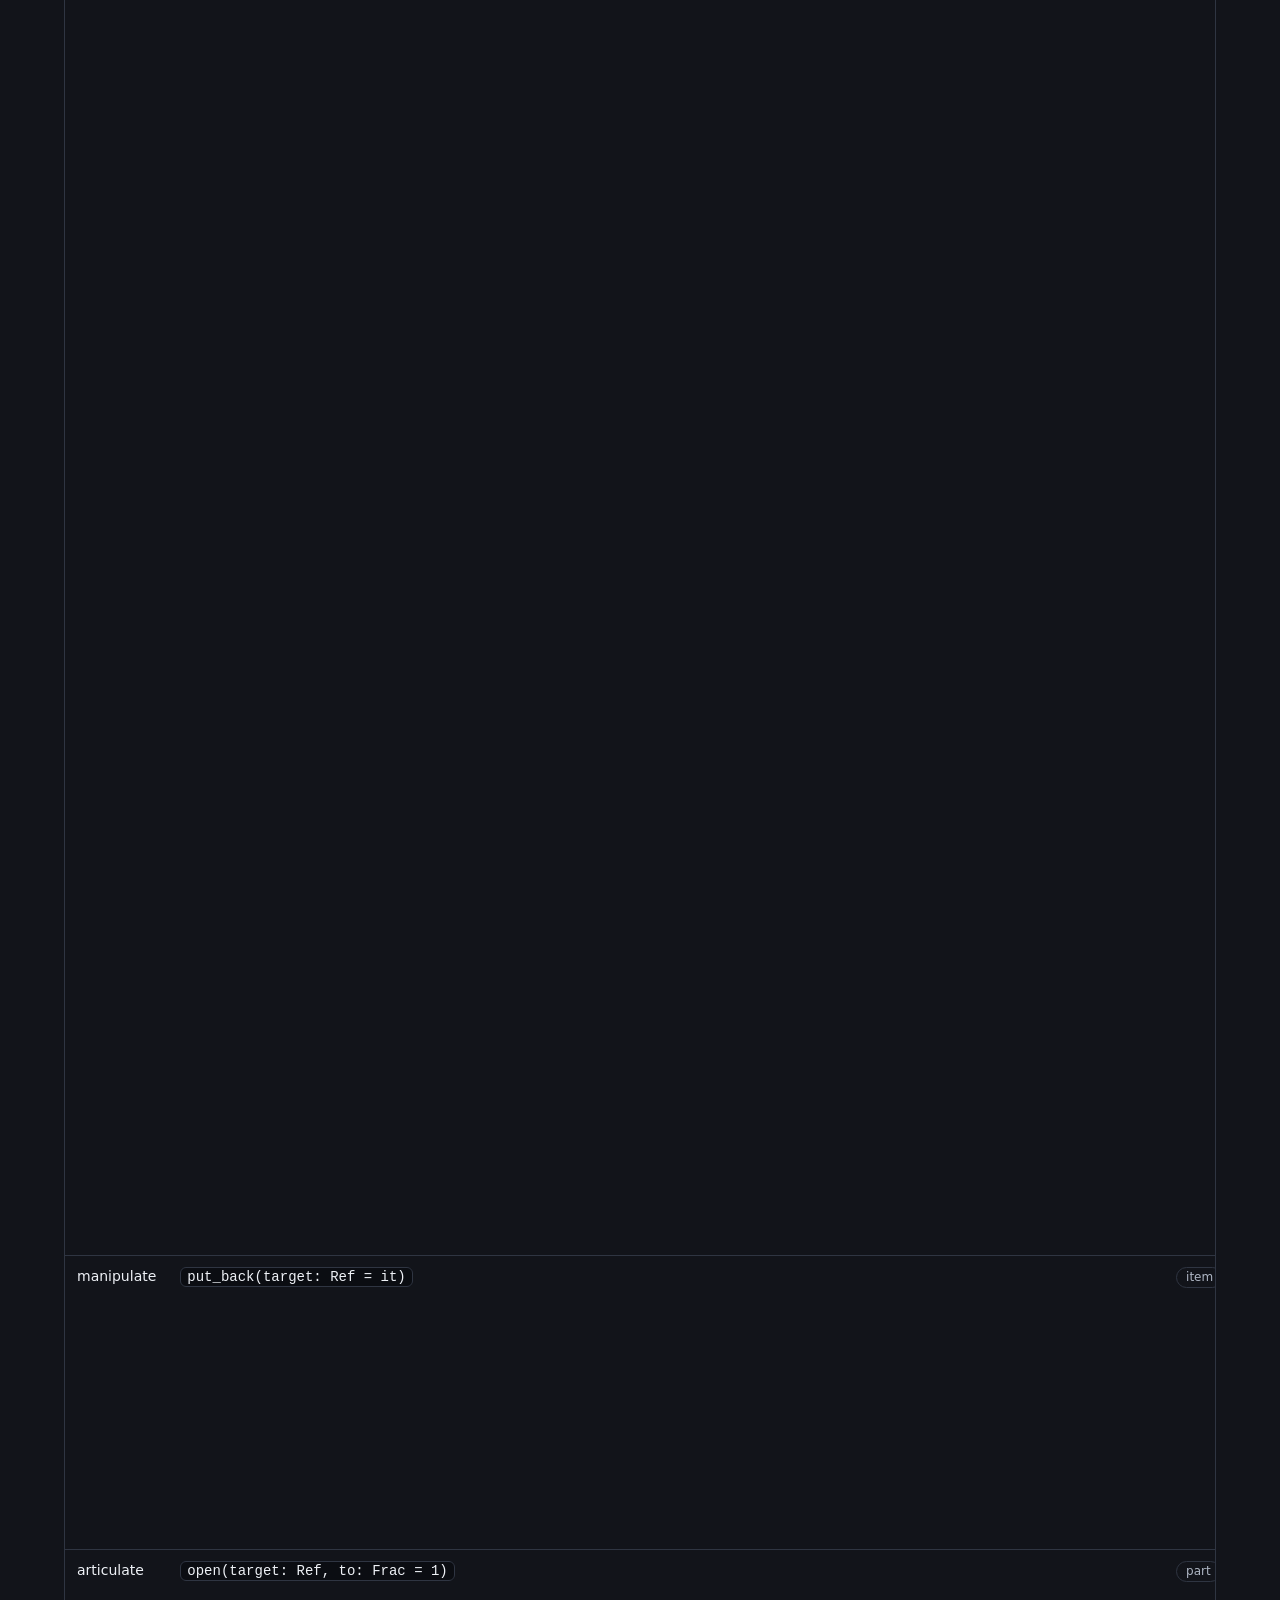
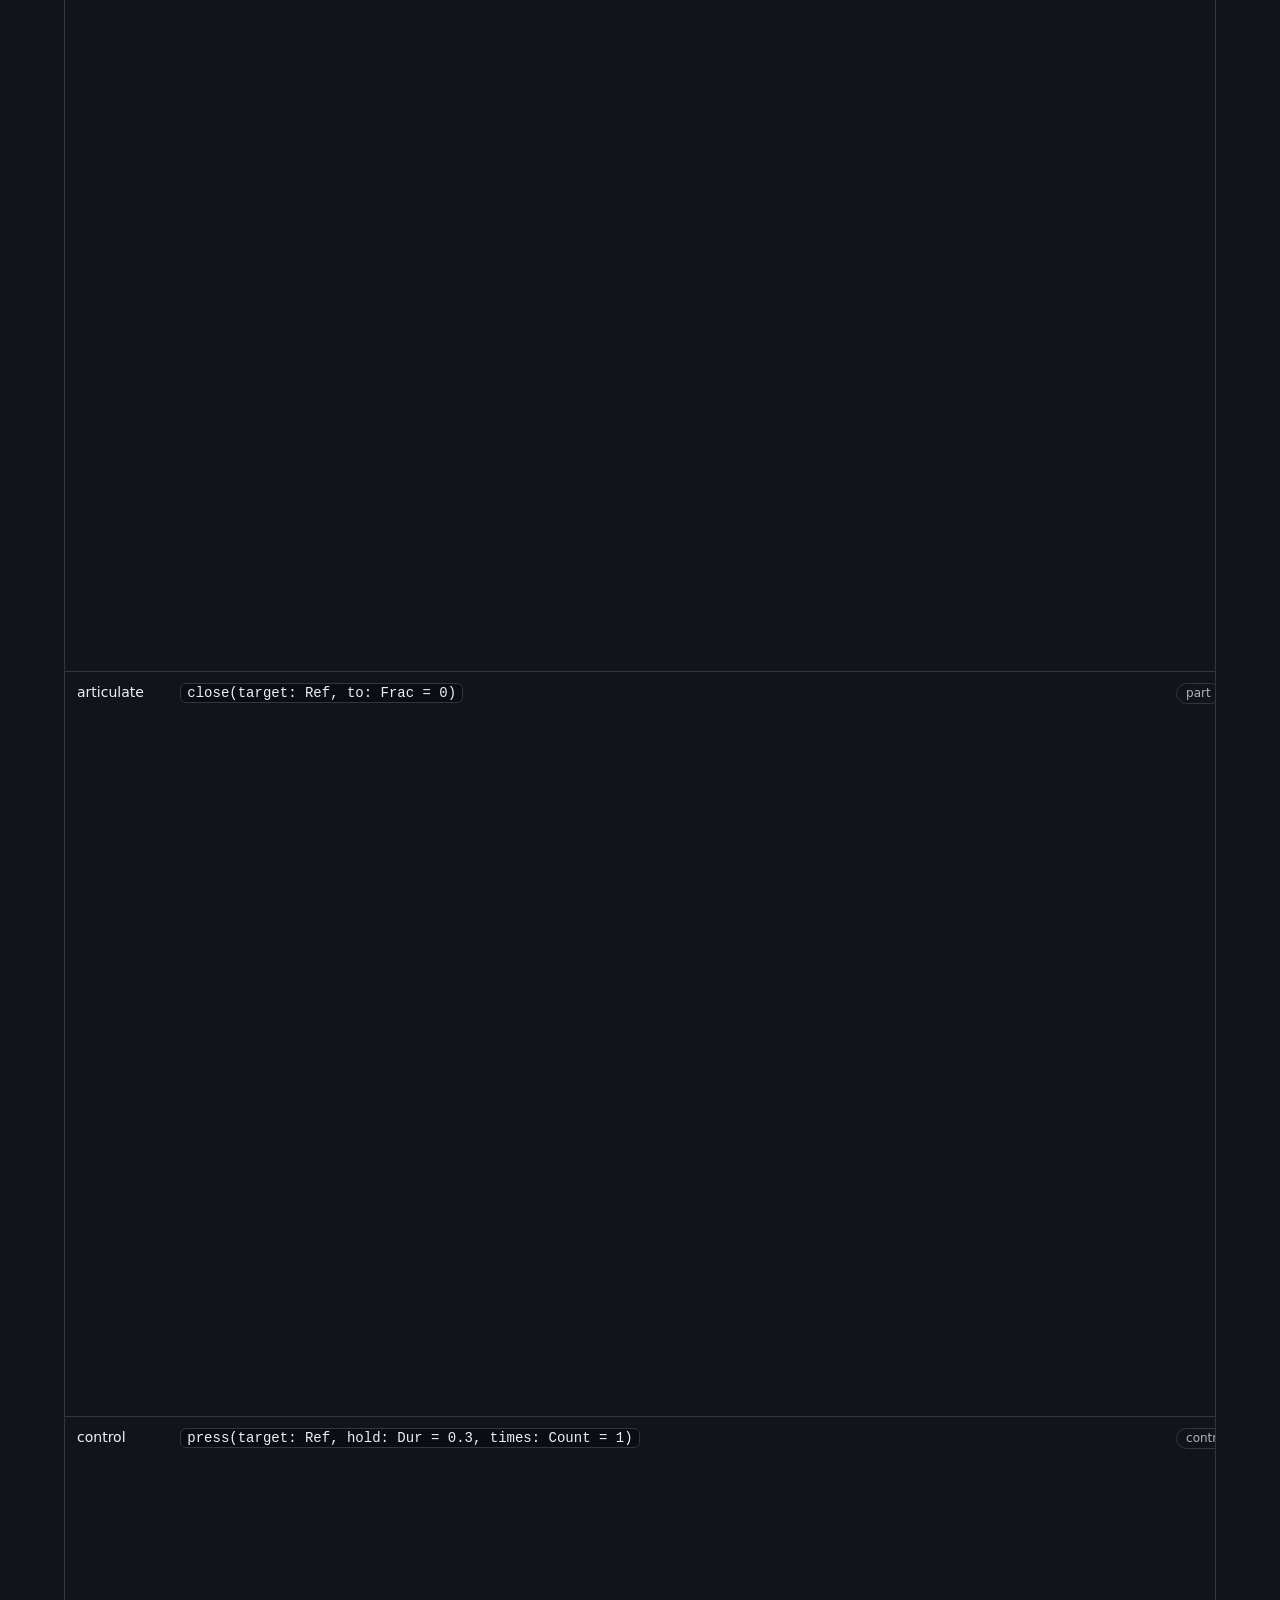
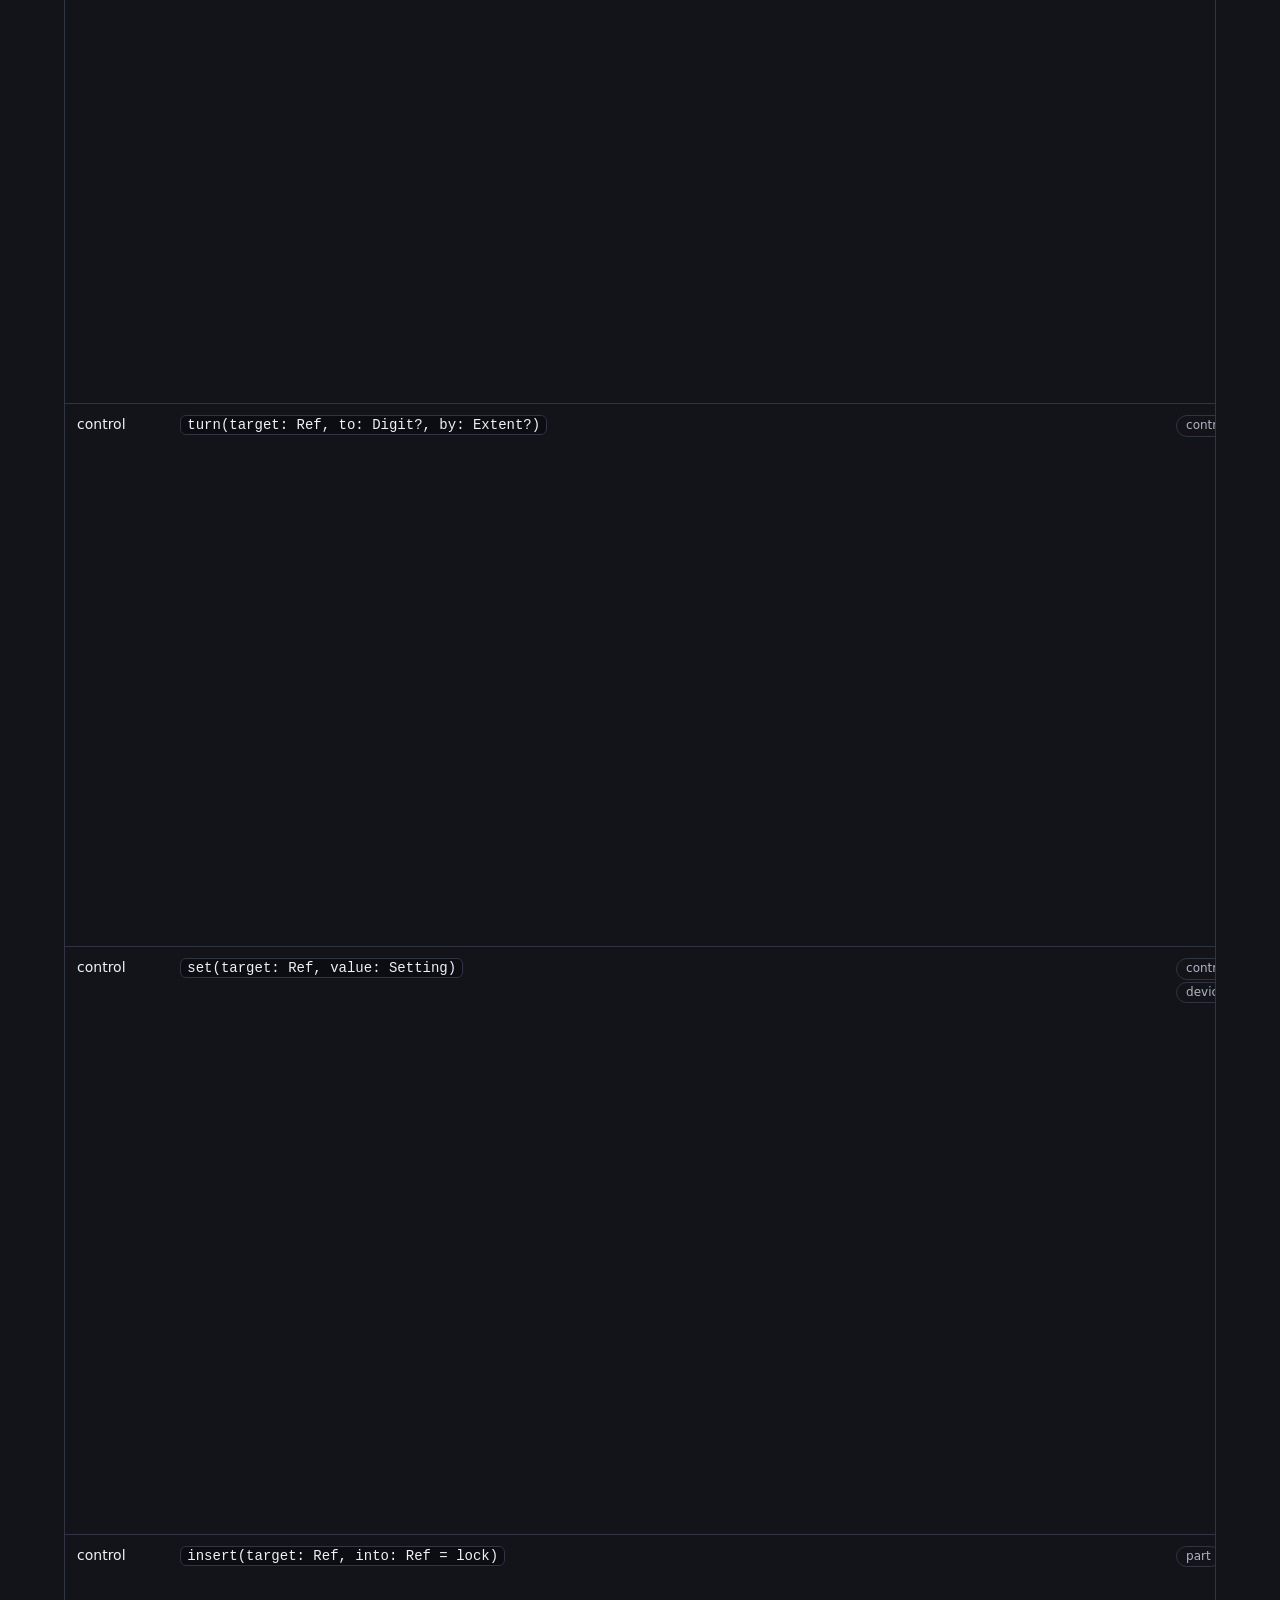
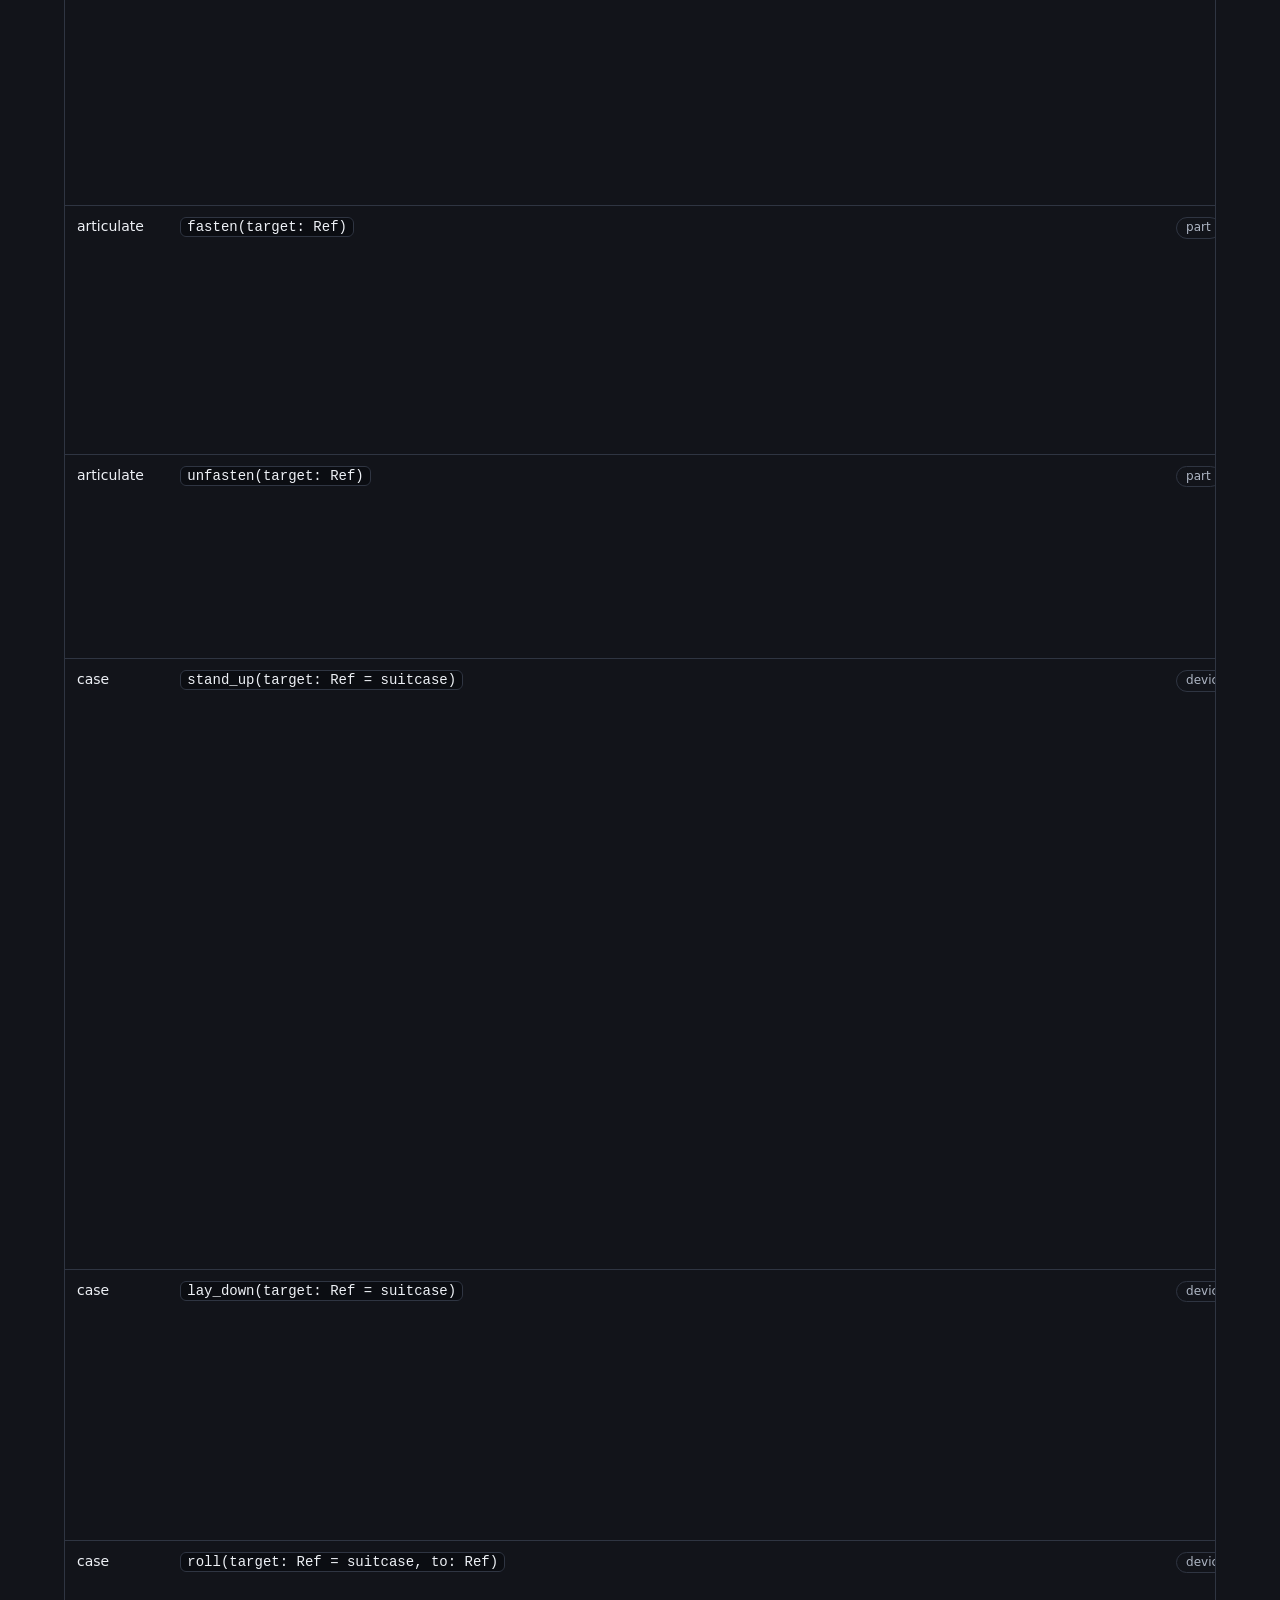
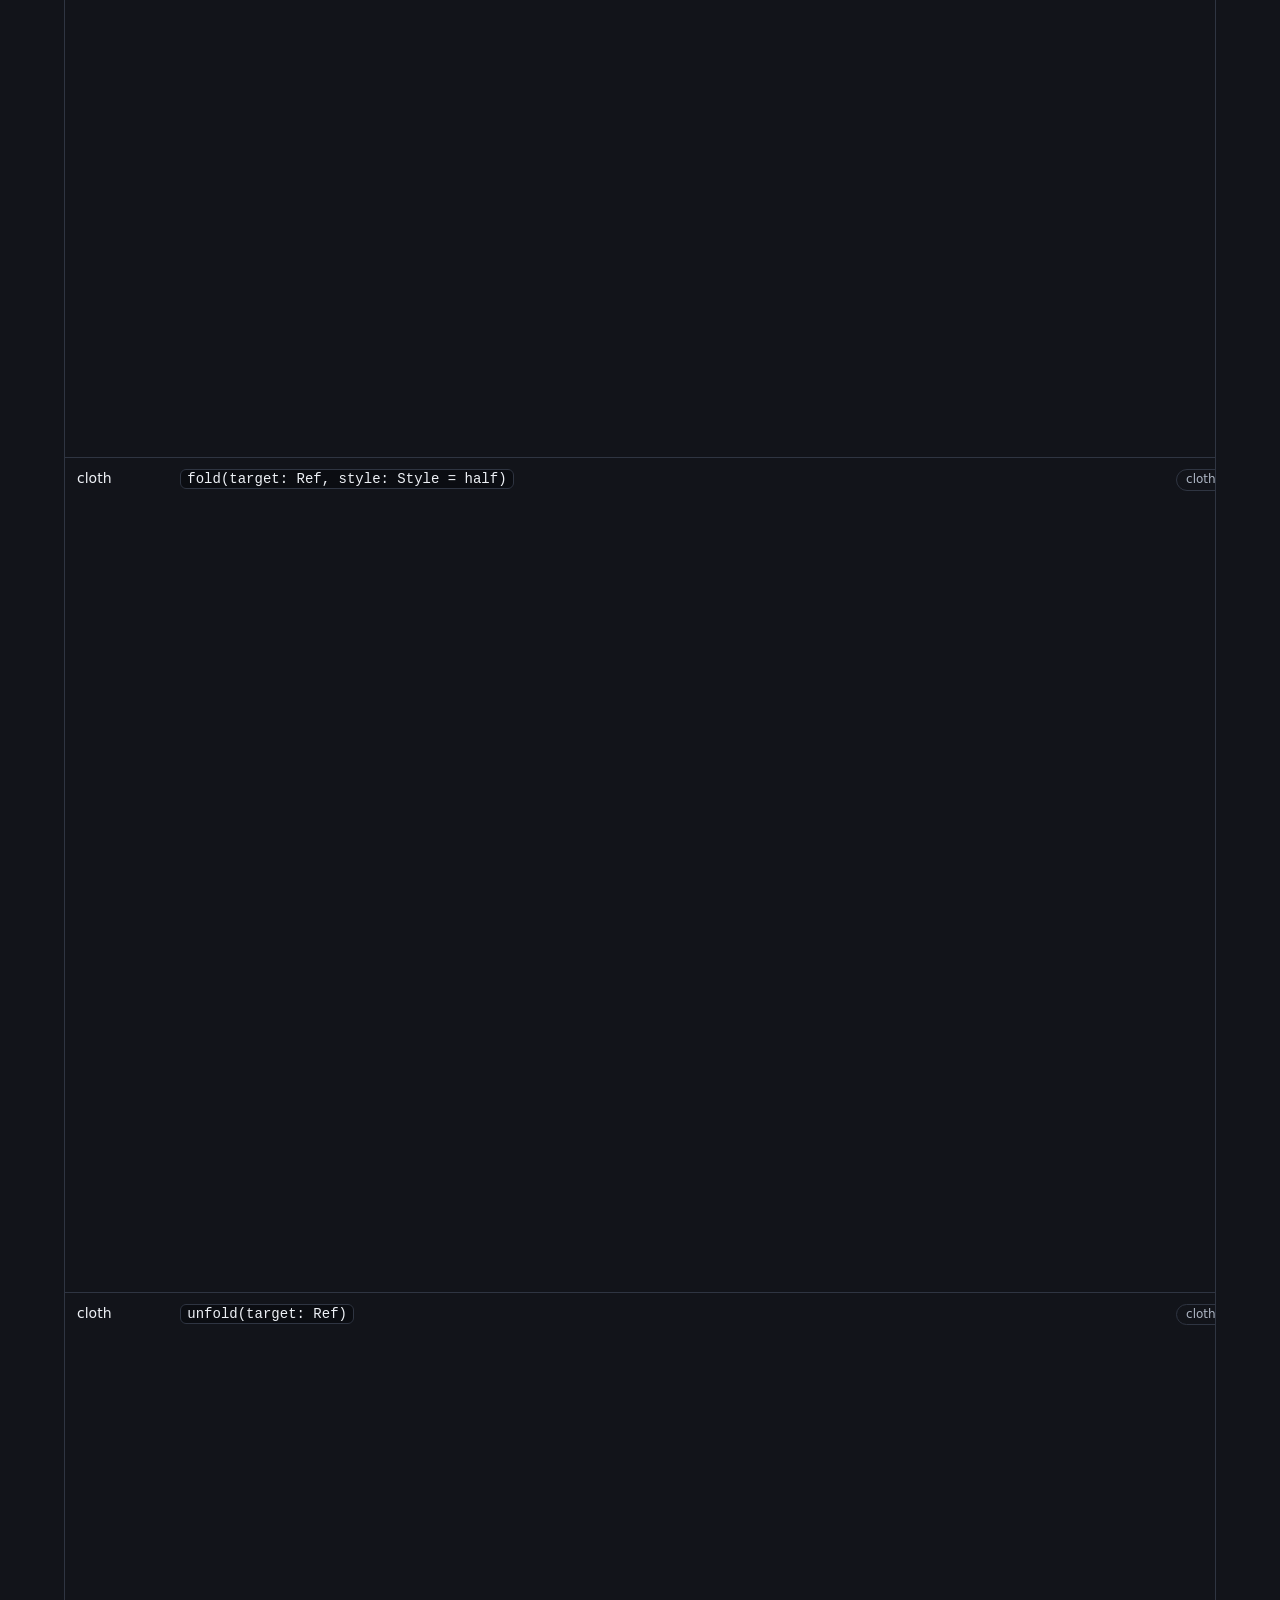
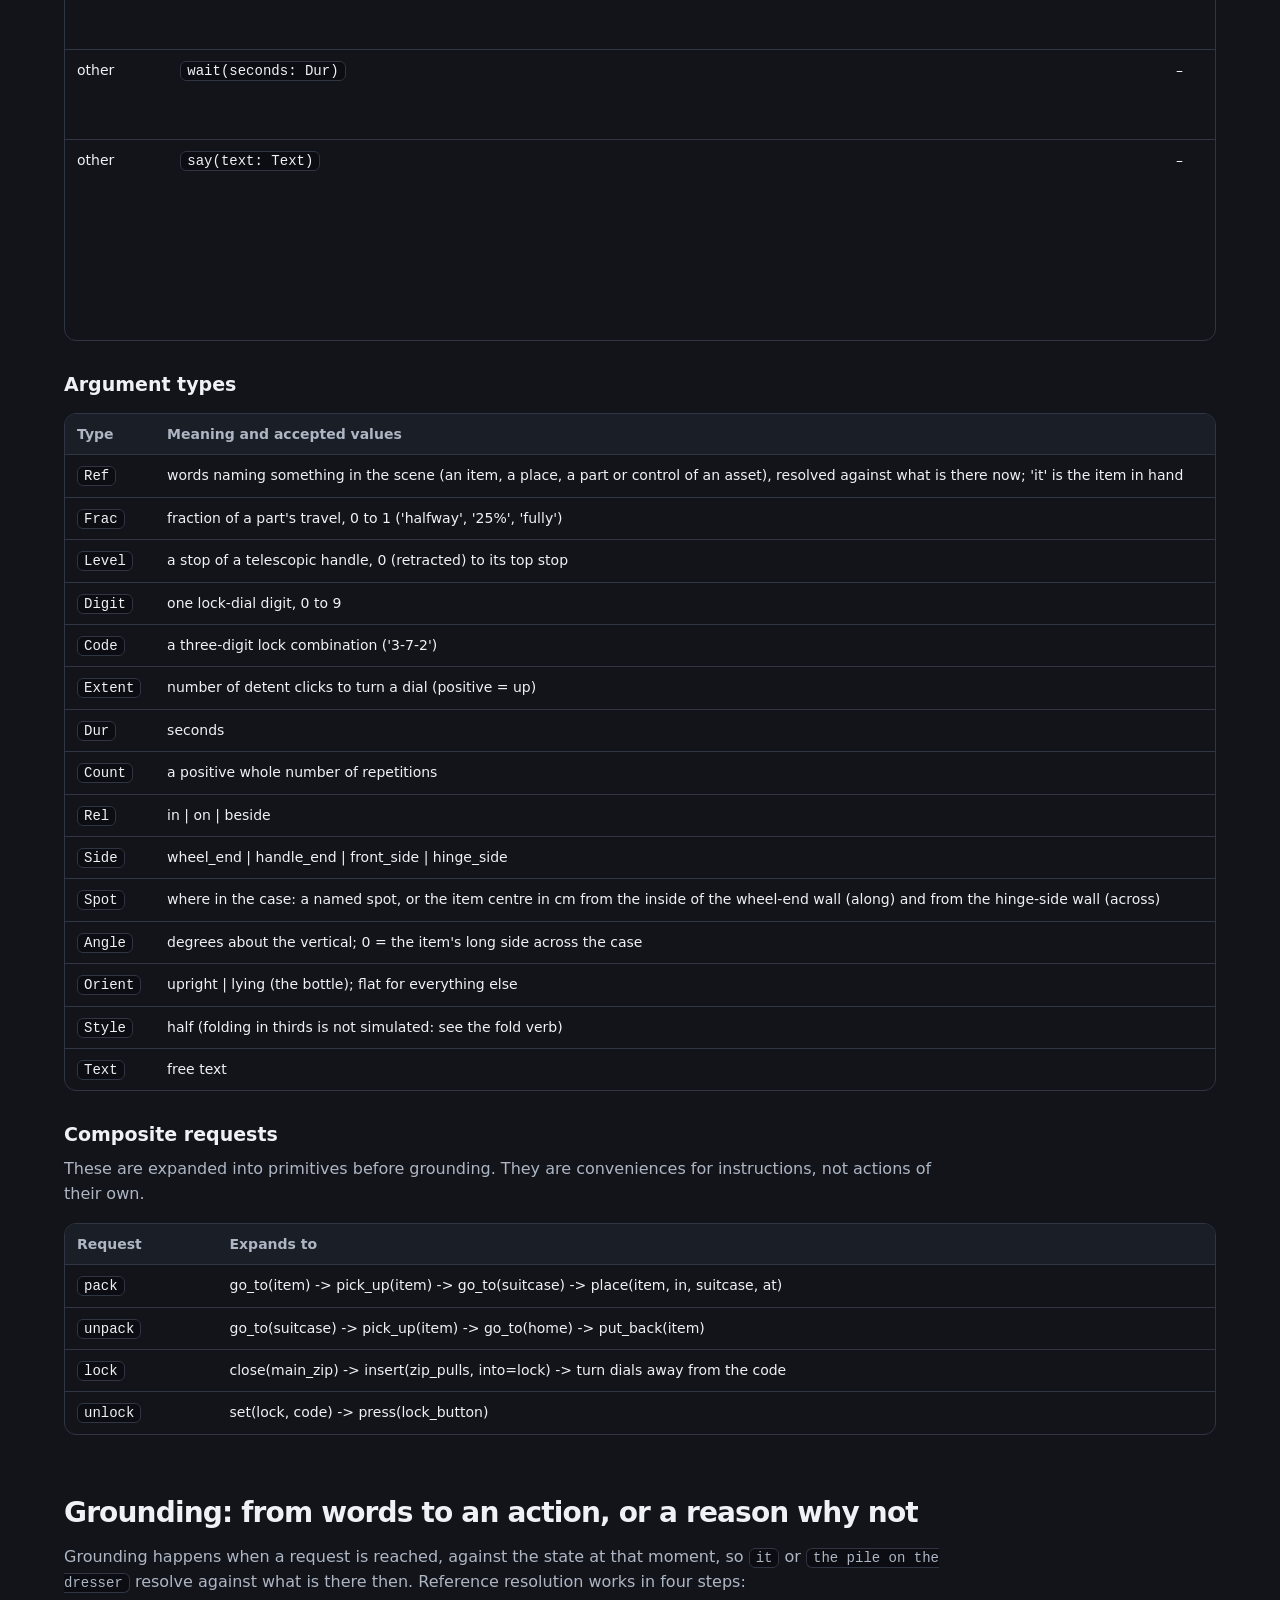
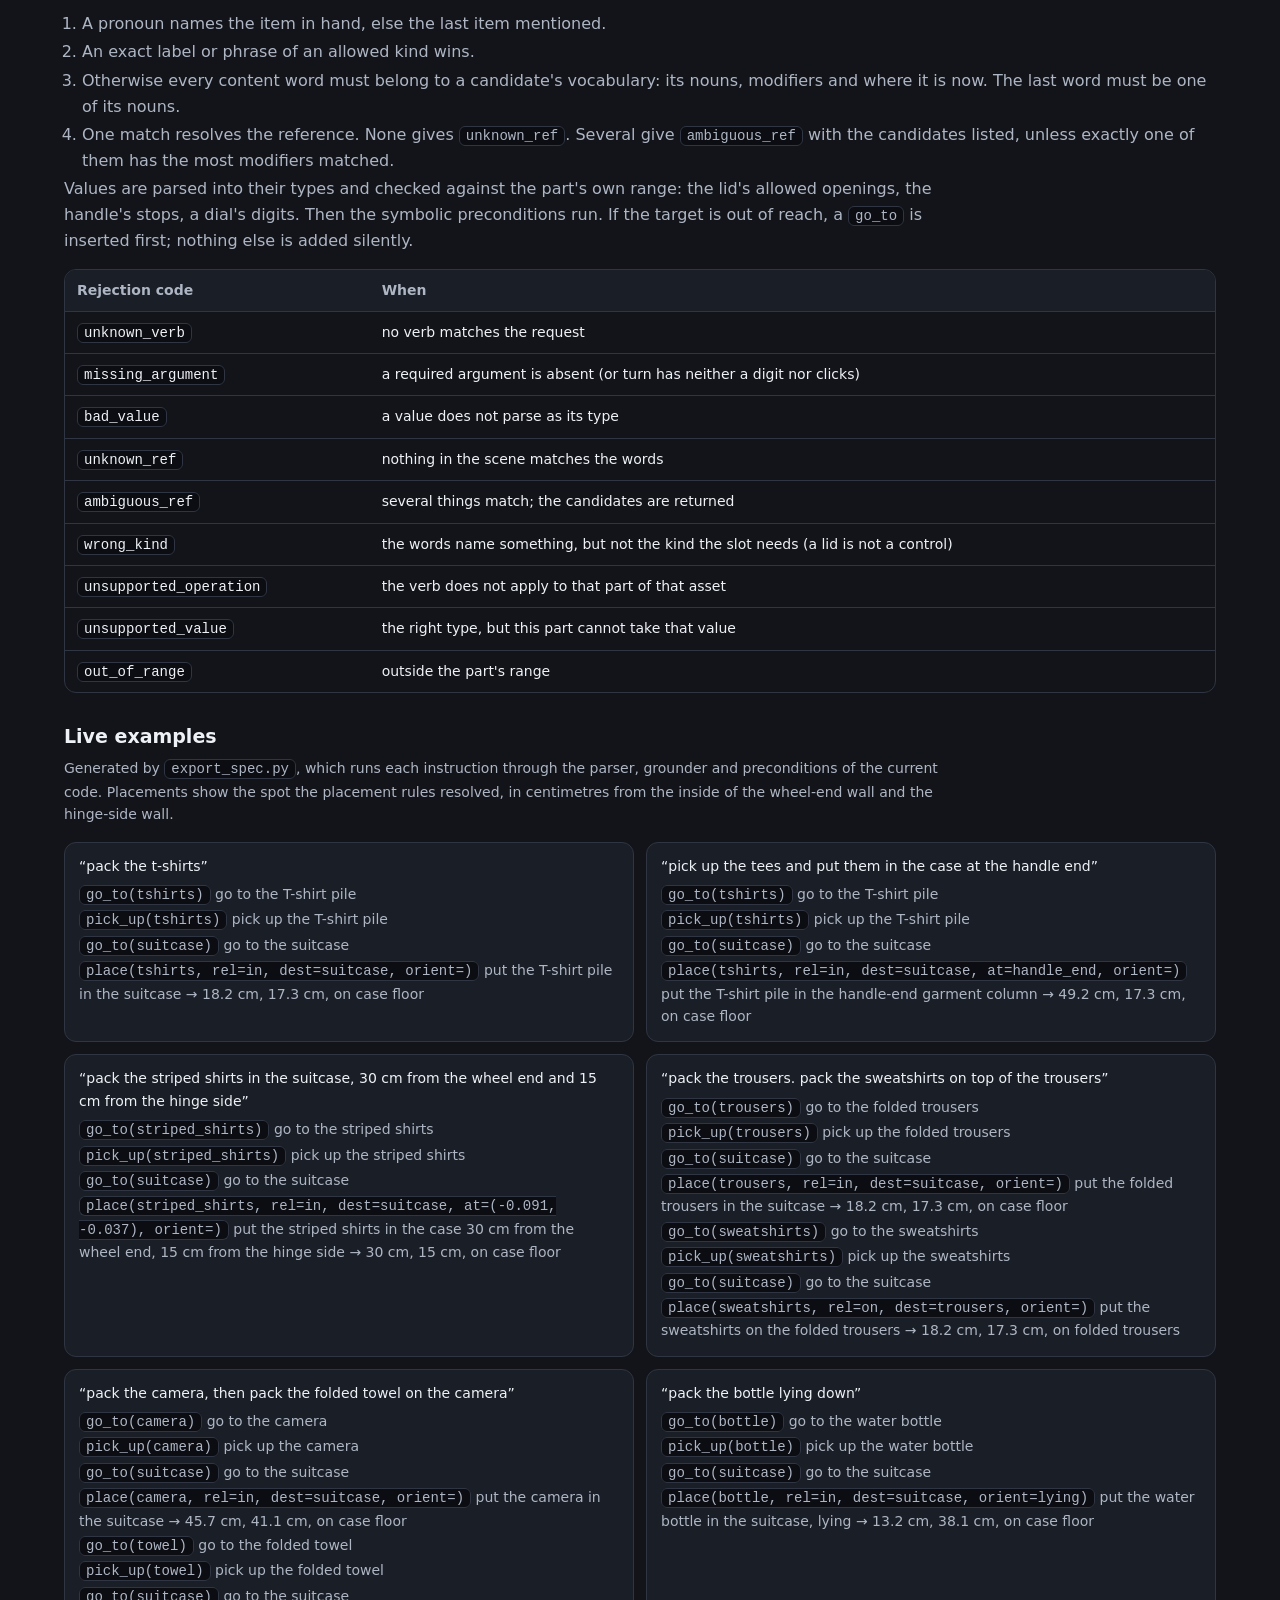
==== commit 6e4d8639: "New simulation paradigm" ====
--- a/index.html
+++ b/index.html
@@ -35,11 +35,17 @@
 @media(max-width:900px){.grid{grid-template-columns:1fr}.flow{grid-template-columns:1fr 1fr}main{padding:24px 16px}}
 @media(max-width:520px){.flow{grid-template-columns:1fr}nav a{margin:0 12px 0 0}}
 button:focus-visible,a:focus-visible{outline:3px solid var(--accent);outline-offset:3px}
+ol.steps{margin:0;padding-left:18px;color:var(--muted)}ol.steps li{margin:0 0 3px}
+#examples{display:grid;grid-template-columns:repeat(auto-fill,minmax(420px,1fr));gap:12px;margin:14px 0}
+.example{background:var(--panel);border:1px solid var(--line);border-radius:12px;padding:12px 14px;font-size:14px;min-width:0}
+.example .say{color:var(--ink);margin-bottom:6px}.example .res{color:var(--muted);margin:2px 0;overflow-wrap:anywhere}.example .res.rej{color:var(--warn)}
+.clipgrid{display:grid;grid-template-columns:repeat(auto-fill,minmax(320px,1fr));gap:18px;margin:14px 0}.cap{font-size:13px;margin:8px 0 0}
+@media(max-width:520px){#examples{grid-template-columns:1fr}}
 </style></head><body><main>
-<header><span class="wordmark">PACKING / SIMULATOR</span><nav><a href="#sim">How it works</a><a href="#actions">Actions</a><a href="#families">Objects</a><a href="#events">Events</a><a href="#data">Data</a><a href="hands/index.html">Hand tests</a></nav></header>
+<header><span class="wordmark">PACKING / SIMULATOR</span><nav><a href="#sim">How it works</a><a href="#actions">Actions</a><a href="#grounding">Grounding</a><a href="#suitcase">Suitcase</a><a href="#clips">Clips</a><a href="#events">Events</a><a href="#data">Data</a><a href="hands/index.html">Hand tests</a></nav></header>
 
 <h1>A packing simulator that generates new trajectories on demand.</h1>
-<p class="intro">A person packs a suitcase in a two-room apartment. Each episode is an executable task, a persona and a private schedule of mistakes. A scripted user replans after every action, and every action is grounded in a contact-only MuJoCo simulation with anatomical hands. The same case can unfold differently, and each run is rendered and logged as training data.</p>
+<p class="intro">A person packs a suitcase in a two-room apartment, driven either by a sampled case (a task, a persona and a private schedule of mistakes) or by instructions in plain language. Every request is grounded into a typed action, refused with a reason if it cannot be, and executed in a contact-only MuJoCo simulation with anatomical hands. That covers the case's zip, combination lock, strap buckle, telescopic handle and spinner wheels, and folding a towel. Each run is rendered and logged as training data.</p>
 <div class="facts" id="facts"></div>
 
 <span class="tag">Reference trajectory · weekend away · one wrong pile picked up, then put back</span>
@@ -52,35 +58,77 @@
 <p class="note">Amber chapters are scheduled events. The trajectory's full action log is in <a href="trip/actions.json">actions.json</a>, the private schedule in <a href="trip/case.json">case.json</a> and the end state in <a href="trip/goals.json">goals.json</a>.</p>
 
 <h2 id="sim">How the simulation works</h2>
-<p>The design follows the environment construction of interactive-assistant benchmarks: an executable task rather than a recorded demonstration, semantic actions with a grounder, goal predicates instead of a reference route, and progress-conditioned events. Here it is specialised to packing.</p>
+<p>The design follows the environment construction of interactive-assistant benchmarks: an executable task rather than a recorded demonstration, a typed action space with a grounder, goal predicates instead of a reference route, and progress-conditioned events. Here it is specialised to packing.</p>
 <div class="flow">
-<div><b>1 · Case</b>Task (what to pack), seed, persona and a private event schedule. Each case is dry-run symbolically first; schedules whose events cannot fire are rejected.</div>
-<div><b>2 · User</b>A replanning policy over the symbolic state. Events take over its action queue: a wrong pile, a skipped item, the lid shut early.</div>
+<div><b>1 · Request</b>A sampled case (task, persona, private event schedule), or instructions: sentences parsed into requests, or a JSON plan of actions.</div>
+<div><b>2 · Ground</b>Each request becomes a typed action: words resolved to things in the scene, values parsed and checked against the part they act on. Otherwise it is rejected with a code and a reason.</div>
 <div><b>3 · PackSim</b>Symbolic state, preconditions, effects and goal predicates. A refused action returns feedback and changes nothing.</div>
-<div><b>4 · Executor</b>Grounds each accepted action in MuJoCo with contact-only skills, verifies the physical outcome, then commits it. Any action can be rewound.</div>
-<div><b>5 · Record</b>25 Hz poses, the action log with labels and frame ranges, physical checks and goals. Blender Cycles renders the head and room cameras.</div>
+<div><b>4 · Executor</b>Grounds each accepted action in MuJoCo with contact-only skills, measures the physical outcome, then commits it. Any action can be rewound.</div>
+<div><b>5 · Record</b>25 Hz poses, the action log with labels and frame ranges, physical checks, hardware readings and goals. Blender Cycles renders head, room and close-up cameras.</div>
 </div>
 <h3>State</h3>
-<p>Where the person stands and what they face; what they hold; each item's location (home station, hands, or a region of the case) and stacking order; the bottle's orientation; whether the lid is open or closed and the case zipped; whether the case is on the bed or upright on the floor; and the current packing list, which a plan change can edit. Physical state (body poses, contacts, lid angle) lives in MuJoCo and is cross-checked against the symbolic state at the end of every run.</p>
+<p>Where the person stands and what they face; what they hold; each item's location (home station, hands, or the case) and, in the case, its measured centre, turn, height and what it rests on; the bottle's orientation; the lid; how far the zip is open; whether the zip pulls are docked in the lock and what the three dials show; the trolley handle's stop; the strap buckle; whether the case lies on the bed or stands on the floor, and where; the loose towel (flat or folded) when the scene has one; and the current packing list. Physical state lives in MuJoCo and is cross-checked against the symbolic state at the end of every run: every item, the zip, the dials, the pulls, the handle stop and the buckle.</p>
 <h3>Goal predicates</h3>
-<p>Success is a set of predicates, not a route, so any valid order passes: <code>packed(x)</code> for every listed item, <code>no_extra_items</code>, <code>bottle_upright</code>, <code>heavy_on_floor(x)</code> (the trousers and toiletry bag rest on the case floor), <code>nothing_on(camera)</code>, <code>lid_closed</code>, <code>zipped</code> and <code>case_upright</code>.</p>
+<p>Success is a set of predicates, not a route, so any valid order passes: <code>packed(x)</code> for every listed item, <code>no_extra_items</code>, <code>bottle_upright</code>, <code>heavy_on_floor(x)</code>, <code>nothing_on(camera)</code>, <code>lid_closed</code>, <code>zipped</code>, <code>case_upright</code> and, for tasks that ask for it, <code>locked</code>.</p>
 
 <h2 id="actions">Action space</h2>
-<p>Semantic actions separate the reference from the execution. Arguments in angle brackets are resolved by the grounder: a text form such as <code>pick up the T-shirt pile</code> parses to <code>pick_up(tshirts)</code>. If grounding fails or a precondition does not hold, the user gets feedback (for example "your hands are full" or "the towel is under the T-shirt pile") and the world does not change.</p>
-<div class="tablewrap"><table id="actionTable"><thead><tr><th>Class</th><th>Action</th><th>Argument</th><th>Grounds to</th><th>Preconditions (else feedback)</th><th>Physical skill</th></tr></thead><tbody></tbody></table></div>
-
-<h2 id="families">Objects and action families</h2>
-<p>Each object belongs to a family. The family decides how <code>pick_up</code> and <code>put_in</code> are grounded and which constraints apply in the case. Garment piles are photo-scanned folded clothes, and the suitcase is a photo-scanned spinner cut at its zip seam into base and lid.</p>
+<p>An action is a verb applied to typed arguments, <code>a = f(θ)</code>. No object, part, place, position or amount is an action of its own: <code>place(tshirts, in, suitcase, at=(30 cm, 15 cm))</code>, <code>set(trolley_handle, 2)</code> and <code>turn(dial_1, to=7)</code> are one verb each with arguments. Every verb below is executed in physics by contact. The steps column is the algorithm the engine runs to resolve and execute the action, and the check is how success is measured on the simulation, not assumed.</p>
+<div class="tablewrap"><table id="verbTable"><thead><tr><th>Group</th><th>Verb and signature</th><th>Refers to</th><th>How it is resolved and executed</th><th>Physical check</th><th>Effect</th></tr></thead><tbody></tbody></table></div>
+<h3>Argument types</h3>
+<div class="tablewrap"><table id="typeTable"><thead><tr><th>Type</th><th>Meaning and accepted values</th></tr></thead><tbody></tbody></table></div>
+<h3>Composite requests</h3>
+<p>These are expanded into primitives before grounding. They are conveniences for instructions, not actions of their own.</p>
+<div class="tablewrap"><table id="macroTable"><thead><tr><th>Request</th><th>Expands to</th></tr></thead><tbody></tbody></table></div>
+
+<h2 id="grounding">Grounding: from words to an action, or a reason why not</h2>
+<p>Grounding happens when a request is reached, against the state at that moment, so <code>it</code> or <code>the pile on the dresser</code> resolve against what is there then. Reference resolution works in four steps:</p>
+<ol class="steps">
+<li>A pronoun names the item in hand, else the last item mentioned.</li>
+<li>An exact label or phrase of an allowed kind wins.</li>
+<li>Otherwise every content word must belong to a candidate's vocabulary: its nouns, modifiers and where it is now. The last word must be one of its nouns.</li>
+<li>One match resolves the reference. None gives <code>unknown_ref</code>. Several give <code>ambiguous_ref</code> with the candidates listed, unless exactly one of them has the most modifiers matched.</li>
+</ol>
+<p>Values are parsed into their types and checked against the part's own range: the lid's allowed openings, the handle's stops, a dial's digits. Then the symbolic preconditions run. If the target is out of reach, a <code>go_to</code> is inserted first; nothing else is added silently.</p>
+<div class="tablewrap"><table id="codeTable"><thead><tr><th>Rejection code</th><th>When</th></tr></thead><tbody></tbody></table></div>
+<h3>Live examples</h3>
+<p class="note">Generated by <code>export_spec.py</code>, which runs each instruction through the parser, grounder and preconditions of the current code. Placements show the spot the placement rules resolved, in centimetres from the inside of the wheel-end wall and the hinge-side wall.</p>
+<div id="examples"></div>
+<h3>Instructions and parsers</h3>
+<pre>python packing/generate.py RUN --say "pack the t-shirts at the handle end; close the lid; zip it; lock it"
+python packing/generate.py RUN --plan plan.json          # [{"verb": "place", "args": {...}}, ...] or sentences
+python packing/generate.py RUN --say "..." --parser gemini   # needs GEMINI_API_KEY (GEMINI_MODEL optional)</pre>
+<p>Two parsers produce the same request format. The rule parser covers every verb, compound sentences ("and then") and named values ("halfway", "the top stop", "3-7-2"). The Gemini parser fills a fixed JSON schema of verbs and argument slots. It is told to copy the user's own words for every reference and never to choose between objects, so the same deterministic resolver decides what the words mean, and ambiguity is caught the same way. A step that fits no verb comes back as <code>unknown_verb</code>.</p>
+
+<h2 id="suitcase">The suitcase's own action space</h2>
+<p id="caseSource"></p>
+<p>Every part and control of the scanned case is a separate simulated body, so each operation changes the state by contact:</p>
+<ul>
+<li>The zip sliders run on slide joints.</li>
+<li>The pulls swing up on hinges into the lock's slots.</li>
+<li>The dials turn on hinges with ten detents, and buttons move on springs.</li>
+<li>The telescopic handle slides on a latch that is free only while its button is held in.</li>
+<li>The buckle slides out once both side tabs are squeezed.</li>
+<li>The four spinner wheels are spheres on ball joints.</li>
+</ul>
+<p>Values a part cannot take are rejected, with the part's own reason.</p>
+<div class="tablewrap"><table id="partTable"><thead><tr><th>Part</th><th>Kind</th><th>Operations (values)</th><th>Called</th></tr></thead><tbody></tbody></table></div>
+<p class="note" id="caseOps"></p>
+<h3>Items and cloth</h3>
+<p>Items are operated through <code>pick_up</code>, <code>place</code> and <code>put_back</code>. Their family decides the grasp and how they are set down: a two-hand side squeeze for piles and boxes, a one-hand power grip for the bottle, which stands upright or lies down. The loose beach towel is a simulated flexible sheet (a MuJoCo flex grid with in-plane and bending elasticity) on the kitchen counter, and <code>fold</code> folds it in half by contact. It is added to the scene only for cases that use it, because it multiplies the cost of the physics.</p>
+<div class="tablewrap"><table id="itemTable"><thead><tr><th>Item</th><th>Family</th><th>Home</th><th>Size (cm)</th><th>Mass</th><th>Called</th><th>Model</th></tr></thead><tbody></tbody></table></div>
 <div class="tablewrap"><table id="familyTable"><thead><tr><th>Family</th><th>Pick</th><th>Place</th><th>Hands</th><th>Stackable</th><th>Members</th></tr></thead><tbody></tbody></table></div>
-<h3>Items</h3>
-<p>Items not on a task's list stay where they are and serve as distractors for wrong-object events.</p>
-<div class="tablewrap"><table id="itemTable"><thead><tr><th>Item</th><th>Family</th><th>Home</th><th>Size (cm)</th><th>Mass</th><th>Model</th></tr></thead><tbody></tbody></table></div>
-<h3>Case regions</h3>
-<p id="caseNote"></p>
-<div class="tablewrap"><table id="regionTable"><thead><tr><th>Region</th><th>Accepts</th></tr></thead><tbody></tbody></table></div>
+
+<h2 id="placement">Where things can go in the case</h2>
+<p id="placeNote"></p>
+<ul id="placeRules"></ul>
+<div class="tablewrap"><table id="anchorTable"><thead><tr><th>Named spot</th><th>Words</th><th>Centre (cm from the wheel end, from the hinge side)</th></tr></thead><tbody></tbody></table></div>
+
+<h2 id="clips">Each operation, close up</h2>
+<p>A close-up camera follows the part each action works on, rendered from the same simulated runs as the videos above. Captions give the action and its measured outcome.</p>
+<div class="clipgrid" id="clipGrid"><p class="note">Clips are rendered from verified runs; this list fills from <a href="trip/clips.json">clips.json</a>.</p></div>
 
 <h2 id="events">Progress-conditioned events</h2>
-<p>An event has a semantic trigger (for example "about to fetch the sweatshirts" or "after three items are packed"), targets, the actions it injects, and a completion condition. While active it owns the user's action queue, then hands control back. With self-recovery on, the user corrects the mistake (puts the wrong pile back, remembers the forgotten item before closing, reopens the lid). With it off, the error stays in the world and shows up as a failed goal. Questions and plan changes use separate, non-error channels. Schedules are checked for distinct targets, events that actually fire, and separated windows.</p>
+<p>An event has a semantic trigger (for example "about to fetch the sweatshirts" or "after three items are packed"), targets, the actions it injects, and a completion condition. While active it owns the user's action queue, then hands control back. With self-recovery on, the user corrects the mistake: puts the wrong pile back, remembers the forgotten item before closing, reopens the lid. With it off, the error stays in the world and shows up as a failed goal. Questions and plan changes use separate, non-error channels.</p>
 <div class="tablewrap"><table id="eventTable"><thead><tr><th>Event</th><th>Channel</th><th>What the user does</th></tr></thead><tbody></tbody></table></div>
 
 <h2 id="data">Generating data</h2>
@@ -104,15 +152,22 @@
 <h2>Completion checks</h2><p class="note">From <a href="trip/validation.json">validation.json</a>. These are simulation checks, not evidence of real-world transfer.</p><div class="checks" id="checks"></div>
 
 <details><summary>What is simulated, and the limitations</summary><ul>
-<li>MuJoCo at 1 kHz with gravity. Two anatomical MyoHand hands (23 joints each) with torque-limited finger servos on force-limited wrist carriages. No welds or equality constraints: items rise, travel and settle through contact only.</li>
-<li>Targets come from the live state: stand points from where an item is now, drop heights from the piles already in a region.</li>
+<li>MuJoCo at 1 kHz with gravity. Two anatomical MyoHand hands (23 joints each) with torque-limited finger servos on force-limited wrist carriages. Nothing is welded to a hand: items, zip sliders, pulls, dials, buttons, the buckle and the handle move only through contact.</li>
+<li>Fingertip and pinch targets come from the hand model itself. The fingertip is the end of the distal collision capsule. The pinch shapes are solved so the thumb and index capsules meet, and their midpoint and axis are measured on the model before each use.</li>
+<li>Idealised mechanisms, each stated where it applies:
+<ul>
+<li><b>Zip:</b> the lid is held shut by narrowing its hinge range once more than 5% of the zip is closed, the lid is down, and the closure check passes. The sliders cover the front side of the track; they park at its front corners when open.</li>
+<li><b>Latches:</b> the lock's pull latch, the handle's stop latch and the buckle's click are narrowed joint ranges. They are released only by the measured button travel or squeeze force.</li>
+<li><b>Dial detents:</b> a periodic spring torque.</li>
+<li><b>Hinge:</b> the case's fabric hinge is a revolute joint at mid-depth. The hinge-side walls meet at its axis, so neither half sweeps into the other's packing space.</li>
+</ul></li>
+<li>The lid can only be closed or fully open. On a real case it does not stay part-way, so other values are rejected with that reason rather than faked.</li>
+<li>Rolling: the case rolls alongside the person on four ball-jointed casters, with the near hand on the extended handle. The hand corrects the case's lean from its measured tilt. It can be rolled between the foot of the bed and the bedroom door.</li>
+<li>Cloth: only the loose beach towel is cloth (a 5 × 7 vertex flex sheet, rendered as a smooth subdivided surface). Folding it in half works by sliding flat hands under its hanging edge. Folding in thirds and unfolding are rejected: the edge they need lies flat, and the coarse sheet cannot be bunched into a pinch. The scanned garment piles are compliant rigid bodies, so they cannot be folded.</li>
+<li>Not simulated, and rejected with a reason: changing the lock's combination (it needs a pen in the reset hole); carrying the case by its side handle; laying the standing case back down.</li>
 <li>The body is kinematic, solved around the simulated forearms with fixed segment lengths: no balance, foot forces or whole-body collision. Pelvis clearance is checked geometrically.</li>
-<li>Garments are compliant rigid piles, not cloth: a pile is picked and placed as one folded unit. The scans have no separate garments to unstack.</li>
-<li>The zipper is idealised: after a closure check, the lid hinge range is narrowed to the closed pose. The hinge sits at mid-depth so both halves lie flat, standing in for the fabric hinge. A thin zip-track lip on the lid is what the fingertips catch when opening it.</li>
-<li>Standing the case up uses a two-hand overhand grip on the trolley bar, tested with a short pull. A grip that slips is released and retried with the hands placed differently (a re-grip). Closing the lid works the same way. Every attempt is logged in <code>events.json</code>.</li>
-<li>If an action still fails physically (for example, the bottle tips over as it is set down), the generator rewinds physics, recordings and symbolic state to just before that action and retries it with a small variation in stand position and timing, up to three times. The saved trajectory is a single continuous run; the retries are logged as <code>action_retry</code> events. A case that still fails is rejected.</li>
-<li>The user is scripted, not a learned human model. Events cover a controlled taxonomy and do not exhaust real mistakes.</li>
-<li>Masses, friction and finger strengths are assumed values. Nothing is calibrated sim-to-real.</li>
+<li>If an action fails physically, the generator rewinds physics, recordings and state to just before it and retries with a small variation, up to three times. Retries are logged; a run that still fails is rejected.</li>
+<li>The scripted user is not a learned human model. Masses, friction and strengths are assumed values; nothing is calibrated sim-to-real.</li>
 </ul></details>
 
 <footer>All footage is simulated. Garment piles and suitcase: <span id="credits">BlenderKit scans</span> (royalty-free licence; fetched, not redistributed). Furniture, props, textures and sky: <a href="https://polyhaven.com">Poly Haven</a> (CC0), listed in <a href="trip/asset-manifest.json">asset-manifest.json</a>. Hands: <a href="https://github.com/MyoHub/myo_sim">MyoHub/myo_sim</a> (Apache-2.0), adapted. Source: <code>packing/</code>. Earlier hand-only physics tests: <a href="hands/index.html">hands</a>.</footer>
@@ -124,15 +179,49 @@
 const j=u=>fetch(u).then(r=>r.json());
 j('trip/chapters.json').then(ch=>{const box=$('chapters');ch.forEach(c=>{const b=document.createElement('button');b.textContent=c.title;if(c.event)b.className='err';b.onclick=()=>{ego.currentTime=c.time;ov.currentTime=c.time;ego.play();};box.appendChild(b);});}).catch(()=>{});
 j('trip/spec.json').then(s=>{
-  let tb=$('actionTable').tBodies[0];s.actions.forEach(a=>row(tb,[a.cls,`<code>${a.verb}</code>`,esc(a.arg),esc(a.grounds),esc(a.pre),esc(a.skill)]));
+  const A=s.action_space;
+  const sig=(v,d)=>`<code>${v}(${d.signature.map(a=>a.name+': '+a.type+(a.required?'':(a.default!==null&&a.default!==''?' = '+a.default:'?'))).join(', ')})</code>`;
+  let tb=$('verbTable').tBodies[0];
+  Object.entries(A.verbs).forEach(([v,d])=>row(tb,[d.group,sig(v,d),d.ref_kinds.map(k=>`<span class="pill">${k.replace('anchor_case','spot in case')}</span>`).join(' ')||'–',
+    '<ol class="steps">'+d.steps.map(x=>`<li>${esc(x)}</li>`).join('')+'</ol>',esc(d.check),esc(d.effect)]));
+  tb=$('typeTable').tBodies[0];Object.entries(A.types).forEach(([k,v])=>row(tb,[`<code>${k}</code>`,esc(v)]));
+  tb=$('macroTable').tBodies[0];Object.entries(A.macros).forEach(([k,v])=>row(tb,[`<code>${k}</code>`,esc(v)]));
+  const codes={unknown_verb:'no verb matches the request',missing_argument:'a required argument is absent (or turn has neither a digit nor clicks)',bad_value:'a value does not parse as its type',
+    unknown_ref:'nothing in the scene matches the words',ambiguous_ref:'several things match; the candidates are returned',wrong_kind:'the words name something, but not the kind the slot needs (a lid is not a control)',
+    unsupported_operation:'the verb does not apply to that part of that asset',unsupported_value:'the right type, but this part cannot take that value',out_of_range:'outside the part\'s range'};
+  tb=$('codeTable').tBodies[0];A.rejection_codes.forEach(c=>row(tb,[`<code>${c}</code>`,esc(codes[c]||'')]));
+  const ex=$('examples');s.examples.forEach(e=>{const d=document.createElement('div');d.className='example';
+    d.innerHTML=`<div class="say">“${esc(e.text)}”${e.cloth?' <span class="pill">scene with the towel</span>':''}</div>`+e.result.map(r=>{
+      if(r.kind==='rejected')return `<div class="res rej"><span class="pill error">${r.code}</span> ${esc(r.message)}</div>`;
+      if(r.kind==='refused')return `<div class="res rej"><span class="pill error">refused</span> <code>${esc(r.action.verb)}</code> ${esc(r.action.text)}: ${esc(r.feedback)}</div>`;
+      const rs=r.action.resolved?` <span class="note">→ ${r.action.resolved.from_wheel_end_cm} cm, ${r.action.resolved.from_hinge_side_cm} cm, on ${esc(r.action.resolved.rests_on.join(', '))}</span>`:'';
+      const args=Object.entries(r.action.args||{}).map(([k,v])=>k+'='+(Array.isArray(v)?'('+v.map(x=>typeof x==='number'?x.toFixed(3):x).join(', ')+')':v)).join(', ');
+      return `<div class="res"><code>${r.action.verb}(${esc([r.action.target,args].filter(x=>x).join(', '))})</code> ${esc(r.action.text)}${rs}</div>`;}).join('');
+    ex.appendChild(d);});
+  const parts=A.assets.suitcase.parts;
+  tb=$('partTable').tBodies[0];Object.entries(parts).forEach(([k,p])=>{
+    const ops=Object.entries(p.ops).map(([o,d])=>{let v='';if(d.values)v=' to '+d.values.join(' / ');else if(d.range)v=' to '+d.range.join('–');else if(o==='set')v=p.levels?' to stop '+p.levels.join(' / '):' to a code';else if(o==='turn')v=' to a digit, or by clicks';else if(o==='press')v=' (hold, times)';else if(o==='insert')v=' into the lock';return `<code>${o}</code>${v}`;}).join('<br>')||'<span class="note">grip point only</span>';
+    row(tb,[`<code>${k}</code> · ${esc(p.label)}`,p.kind,ops,esc(p.words.join(', '))]);});
+  $('caseSource').textContent=`${s.suitcase.source}. Outside ${s.suitcase.outer_cm.join(' × ')} cm and ${s.suitcase.depth_cm} cm deep; inside the liner ${s.suitcase.inner_height_cm} cm deep with the lid closed. The parts and their operations come from the scan (a three-dial lock with a zip-pull dock on the front side, a lengthwise strap with a side-release buckle on the lid, a side carry handle, a telescopic handle, four spinner wheels) and from spinner-case manuals (${A.assets.suitcase.source.slice(1).join('; ')}).`;
+  $('caseOps').innerHTML=`The case as a whole: ${A.assets.suitcase.case_ops.map(o=>'<code>'+o+'</code>').join(', ')}. The handle stops are ${s.suitcase.trolley_stops_cm.join(', ')} cm out. With the case lying on the bed only the first stop is reachable (the bed frame is in the way). A rolled case ends at ${Object.values(s.floor_spots).map(f=>f.label).join(' or ')}. Not simulated: changing the lock's combination, which needs a pen in the reset hole (there is no pen in the scene), and carrying the case by its side handle, which has a grip but no skill yet.`;
+  tb=$('itemTable').tBodies[0];const st=Object.fromEntries(s.stations.map(x=>[x.name,x]));
+  s.items.forEach(i=>row(tb,[esc(i.label)+(i.heavy?' <span class="pill">heavy</span>':''),`<code>${i.family}</code>`,esc(st[i.station].label)+' · '+i.room,i.size_cm.join(' × '),i.mass_kg+' kg',esc(((i.words.nouns||[]).concat(i.words.adjs||[])).join(', ')),esc(i.source)]));
+  row(tb,[esc(s.cloth.label)+' <span class="pill">cloth</span>','flex sheet',esc(st[s.cloth.station].label),s.cloth.size_cm.join(' × '),s.cloth.mass_kg+' kg','towel, beach, loose',`simulated cloth, ${s.cloth.vertices.join(' × ')} vertices`]);
   tb=$('familyTable').tBodies[0];Object.entries(s.families).forEach(([k,f])=>row(tb,[`<code>${k}</code>`,esc(f.pick),esc(f.place),f.hands,f.stackable?'yes':'no',s.items.filter(i=>i.family===k).map(i=>esc(i.label)).join(', ')]));
-  tb=$('itemTable').tBodies[0];const st=Object.fromEntries(s.stations.map(x=>[x.name,x]));s.items.forEach(i=>row(tb,[esc(i.label)+(i.heavy?' <span class="pill">heavy</span>':''),`<code>${i.family}</code>`,esc(st[i.station].label)+' · '+i.room,i.size_cm.join(' × '),i.mass_kg+' kg',esc(i.source)]));
-  tb=$('regionTable').tBodies[0];s.regions.forEach(r=>row(tb,[esc(r.label),r.families.map(f=>`<code>${f}</code>`).join(' ')]));
-  $('caseNote').textContent=`The case is ${s.suitcase.outer_cm.join(' × ')} cm and ${s.suitcase.depth_cm} cm deep (${s.suitcase.source}). Inside the liner it is ${s.suitcase.inner_height_cm} cm deep with the lid closed. Two garment columns lie against the hinge side, with a palm's width at the ends and between them. A strip on the person's side holds the toiletry bag, with the camera on top, and the bottle standing in a corner.`;
+  const P=s.placement;
+  $('placeNote').textContent=`A place request resolves to a pose in the case: a named spot, a measured centre, on top of a packed item, or beside one. The pose is checked on a ${P.grid_mm} mm height map of what is already packed. A relation or a named spot is approximate: the nearest pose within 8 cm that passes is used. A measured spot is taken as given, or rejected.`;
+  [`inside the liner walls`,
+   `resting on the highest surface under it, with at least ${Math.round(P.support_fraction*100)}% of its footprint and its centre within ${P.support_tol_mm} mm of that height; nothing fragile or unstackable underneath`,
+   `its top at least ${P.headroom_mm} mm below the closed lid's liner`,
+   `clear of the arc the closing lid sweeps (with a ${P.lid_margin_mm} mm margin)`,
+   `room for the grip: two ${P.palm_strip_mm} mm strips beside the squeezed faces (two-hand items), or a ${P.bottle_strip_mm} mm strip on one side (the bottle)`].forEach(t=>{const li=document.createElement('li');li.textContent=t;$('placeRules').appendChild(li);});
+  tb=$('anchorTable').tBodies[0];Object.entries(A.anchors).forEach(([k,a])=>row(tb,[`<code>${k}</code> · ${esc(a.label)}`,esc(a.words.join(', ')),`${a.centre_cm.from_wheel_end}, ${a.centre_cm.from_hinge_side}`]));
   tb=$('eventTable').tBodies[0];s.events.forEach(e=>row(tb,[`<code>${e.type}</code>`,`<span class="pill ${e.channel}">${e.channel.replace('_',' ')}</span>`,esc(e.description)]));
   tb=$('taskTable').tBodies[0];s.tasks.forEach(t=>row(tb,[esc(t.title),esc(t.pack.join(', '))]));
   tb=$('personaTable').tBodies[0];s.personas.forEach(p=>row(tb,[`<code>${p.name}</code>`,Math.round(p.walk*100)+'% of nominal',p.pause+' s']));
-}).catch(()=>{});
+}).catch(e=>console.error(e));
+j('trip/clips.json').then(cl=>{const g=$('clipGrid');g.innerHTML='';cl.forEach(c=>{const d=document.createElement('article');d.className='card';
+  d.innerHTML=`<span class="tag">${esc(c.verb)}</span><div class="screen"><video controls playsinline preload="none" poster="${c.poster}" src="${c.file}"></video></div><p class="cap"><code>${esc(c.action)}</code><br>${esc(c.outcome)}</p>`;g.appendChild(d);});}).catch(()=>{});
 j('trip/actions.json').then(acts=>{const tb=$('timeline').tBodies[0];acts.forEach(a=>{const lab=a.label==='nominal'?'nominal':`<span class="pill ${a.label==='recovery'?'':'error'}">${a.label}${a.event?' · '+a.event:''}</span>`;row(tb,[a.t_start.toFixed(1)+' s',lab,esc(a.action.text)+(a.ok?'':` <span class="pill error">refused: ${esc(a.feedback)}</span>`),`${a.frame_start}–${a.frame_end}`]);});}).catch(()=>{});
 j('trip/samples.json').then(rows=>{const tb=$('sampleTable').tBodies[0];rows.forEach(r=>{const base='trip/samples/'+r.name+'/';
   const ev=r.events.map(e=>`<span class="pill ${e.channel}">${e.type.replace('_',' ')}${e.channel==='error'?(e.recover?' ✓':' ✗'):''}</span>`).join(' ');
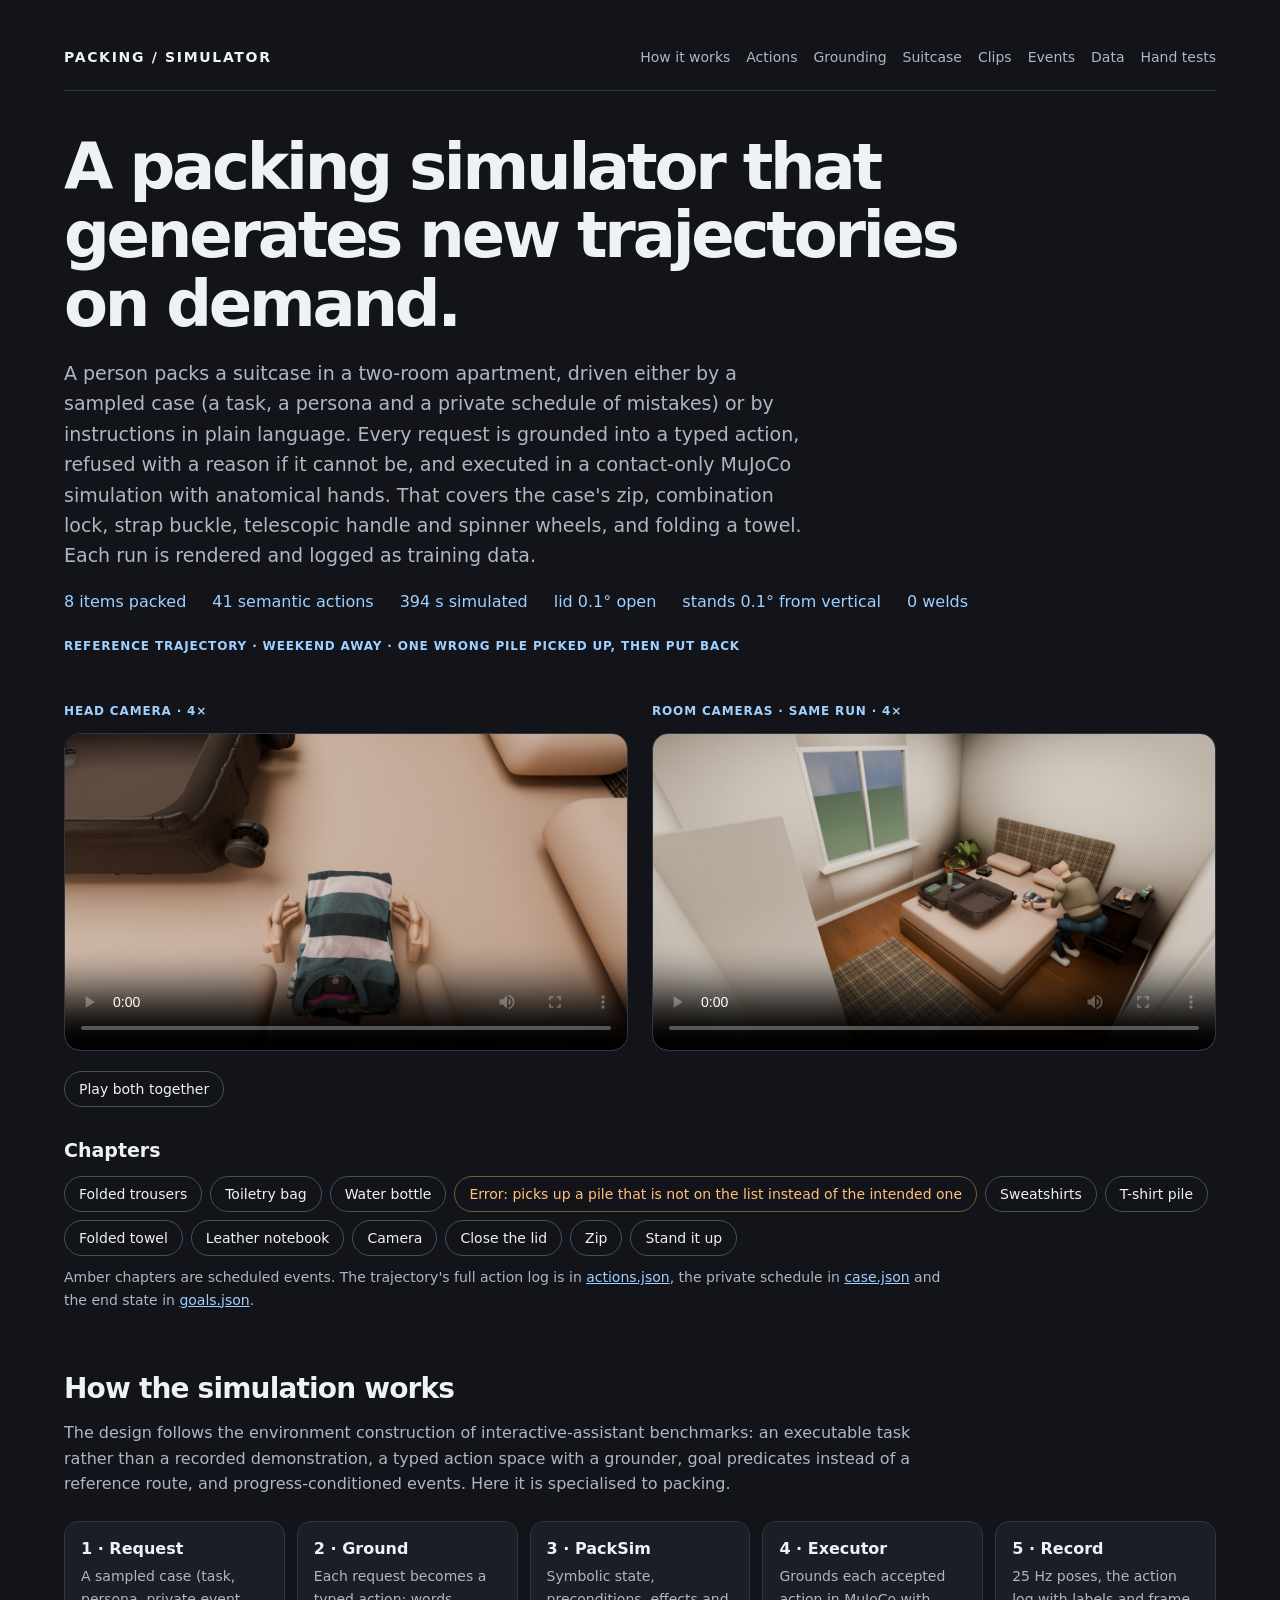
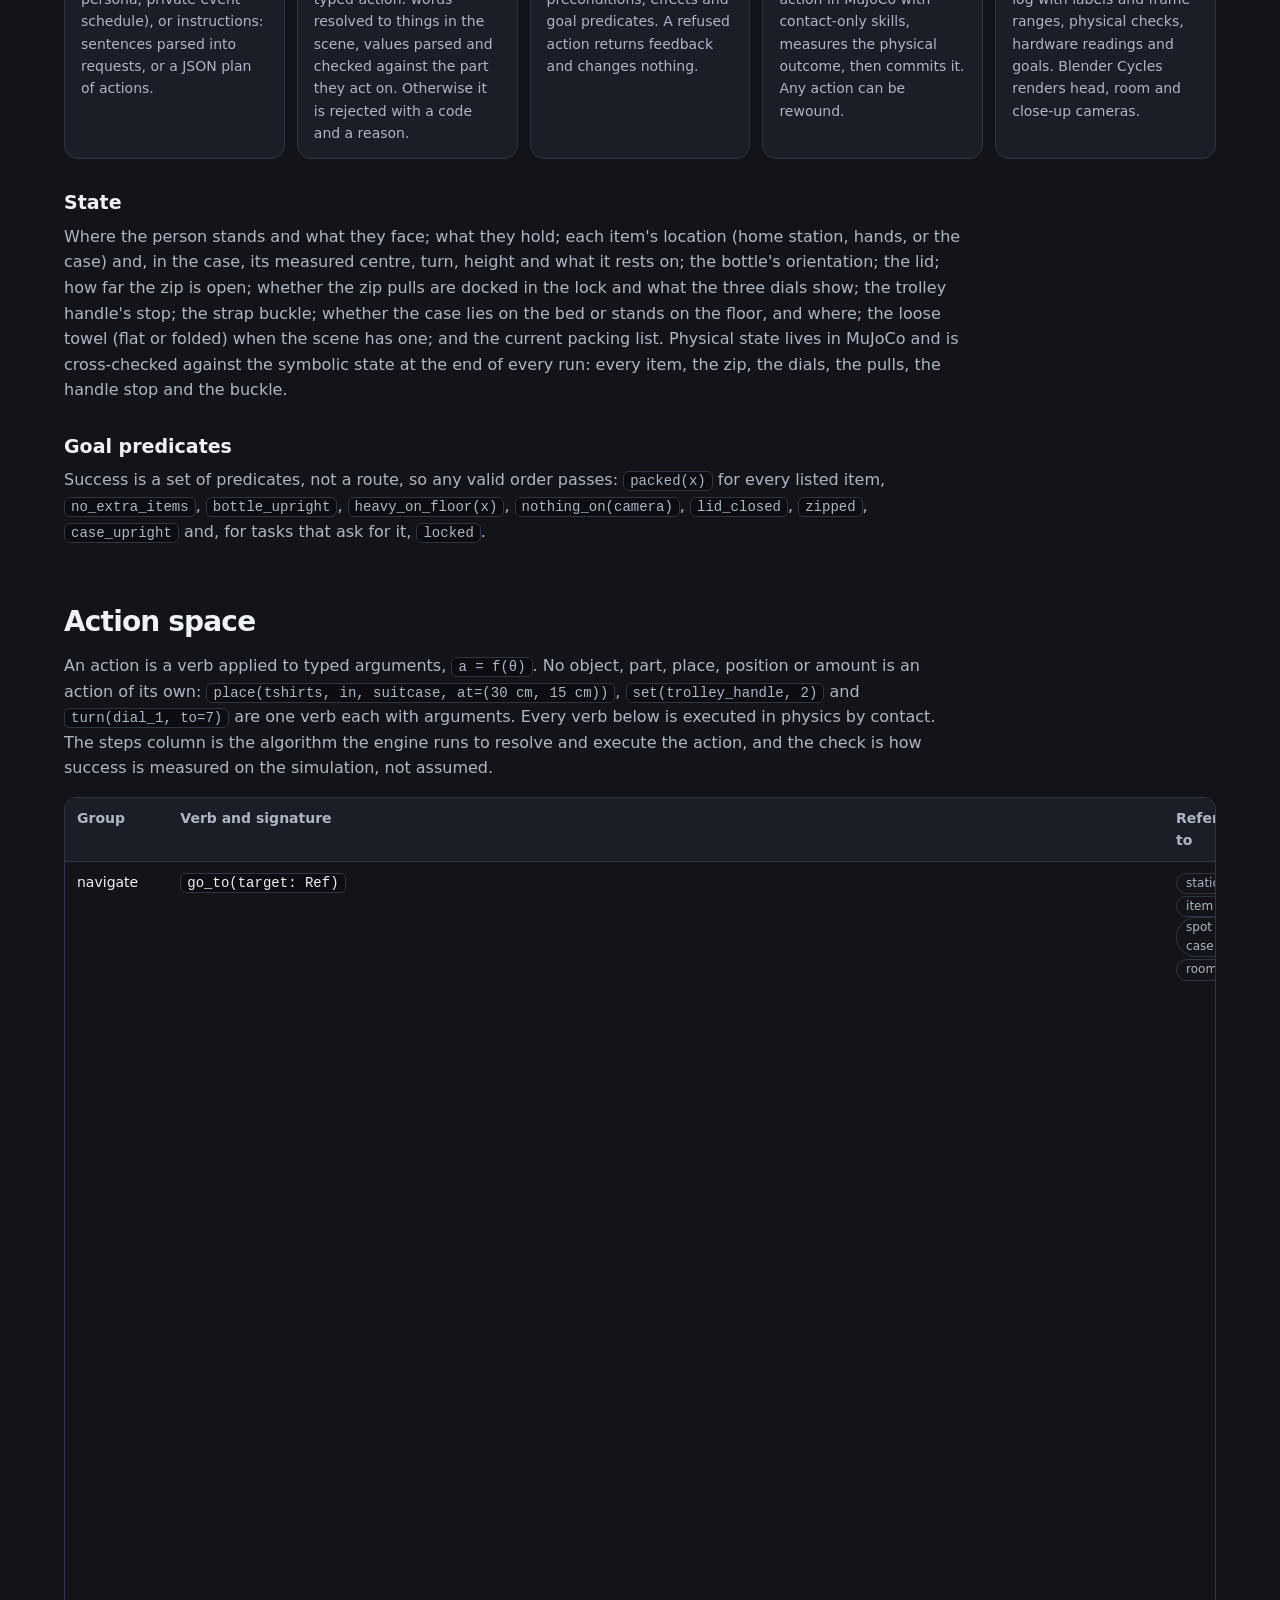
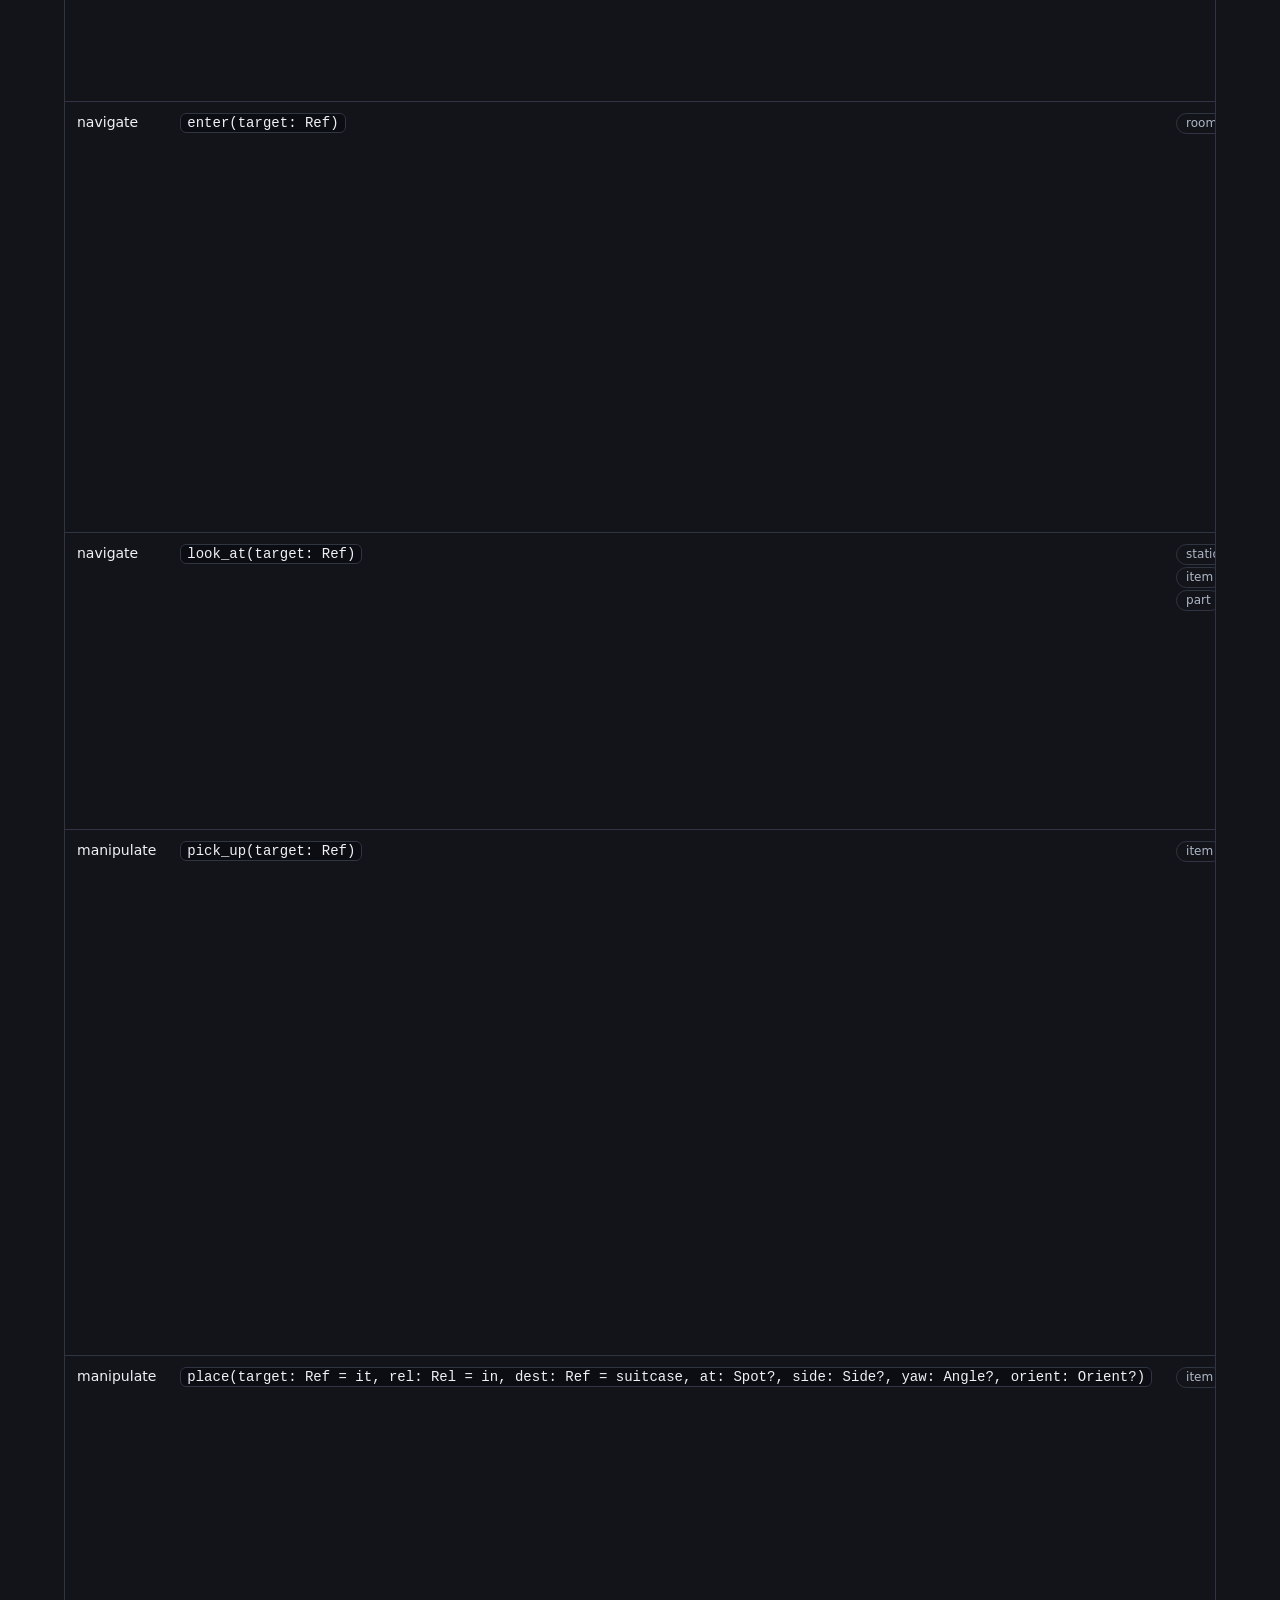
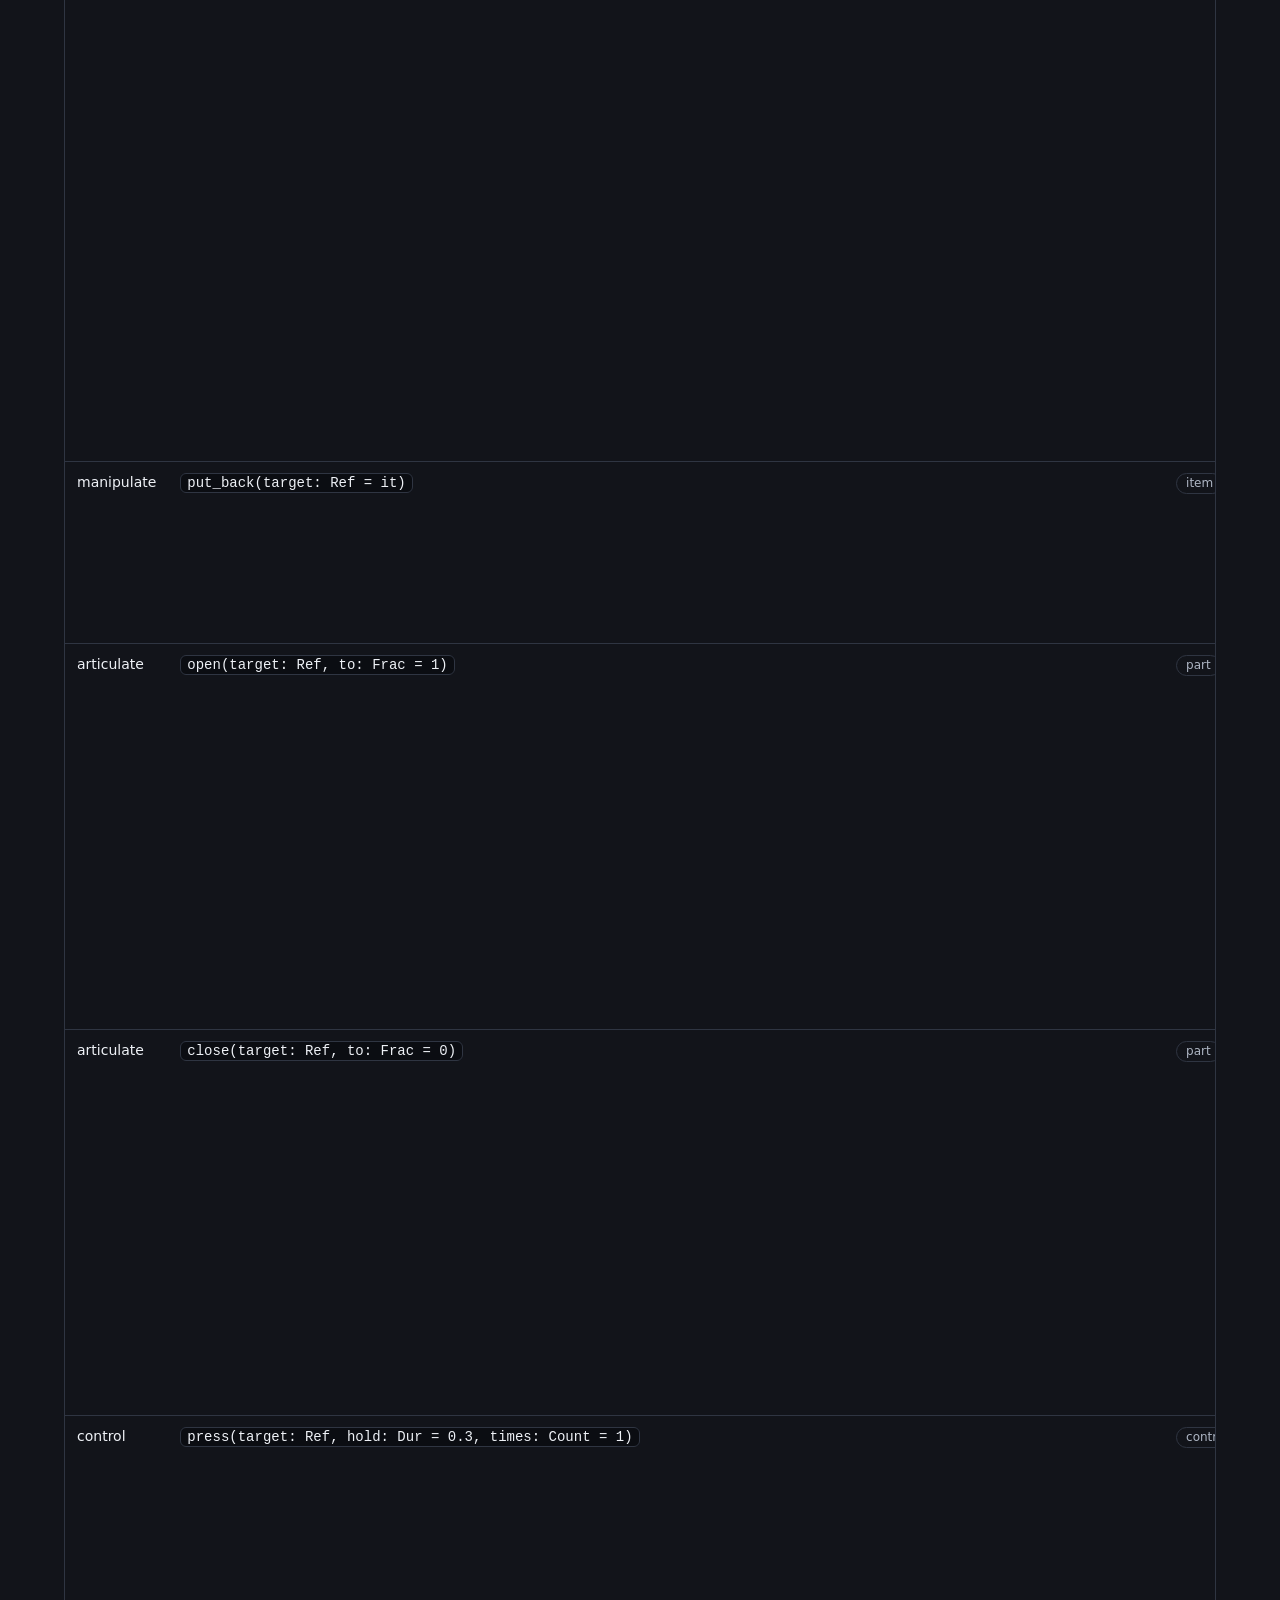
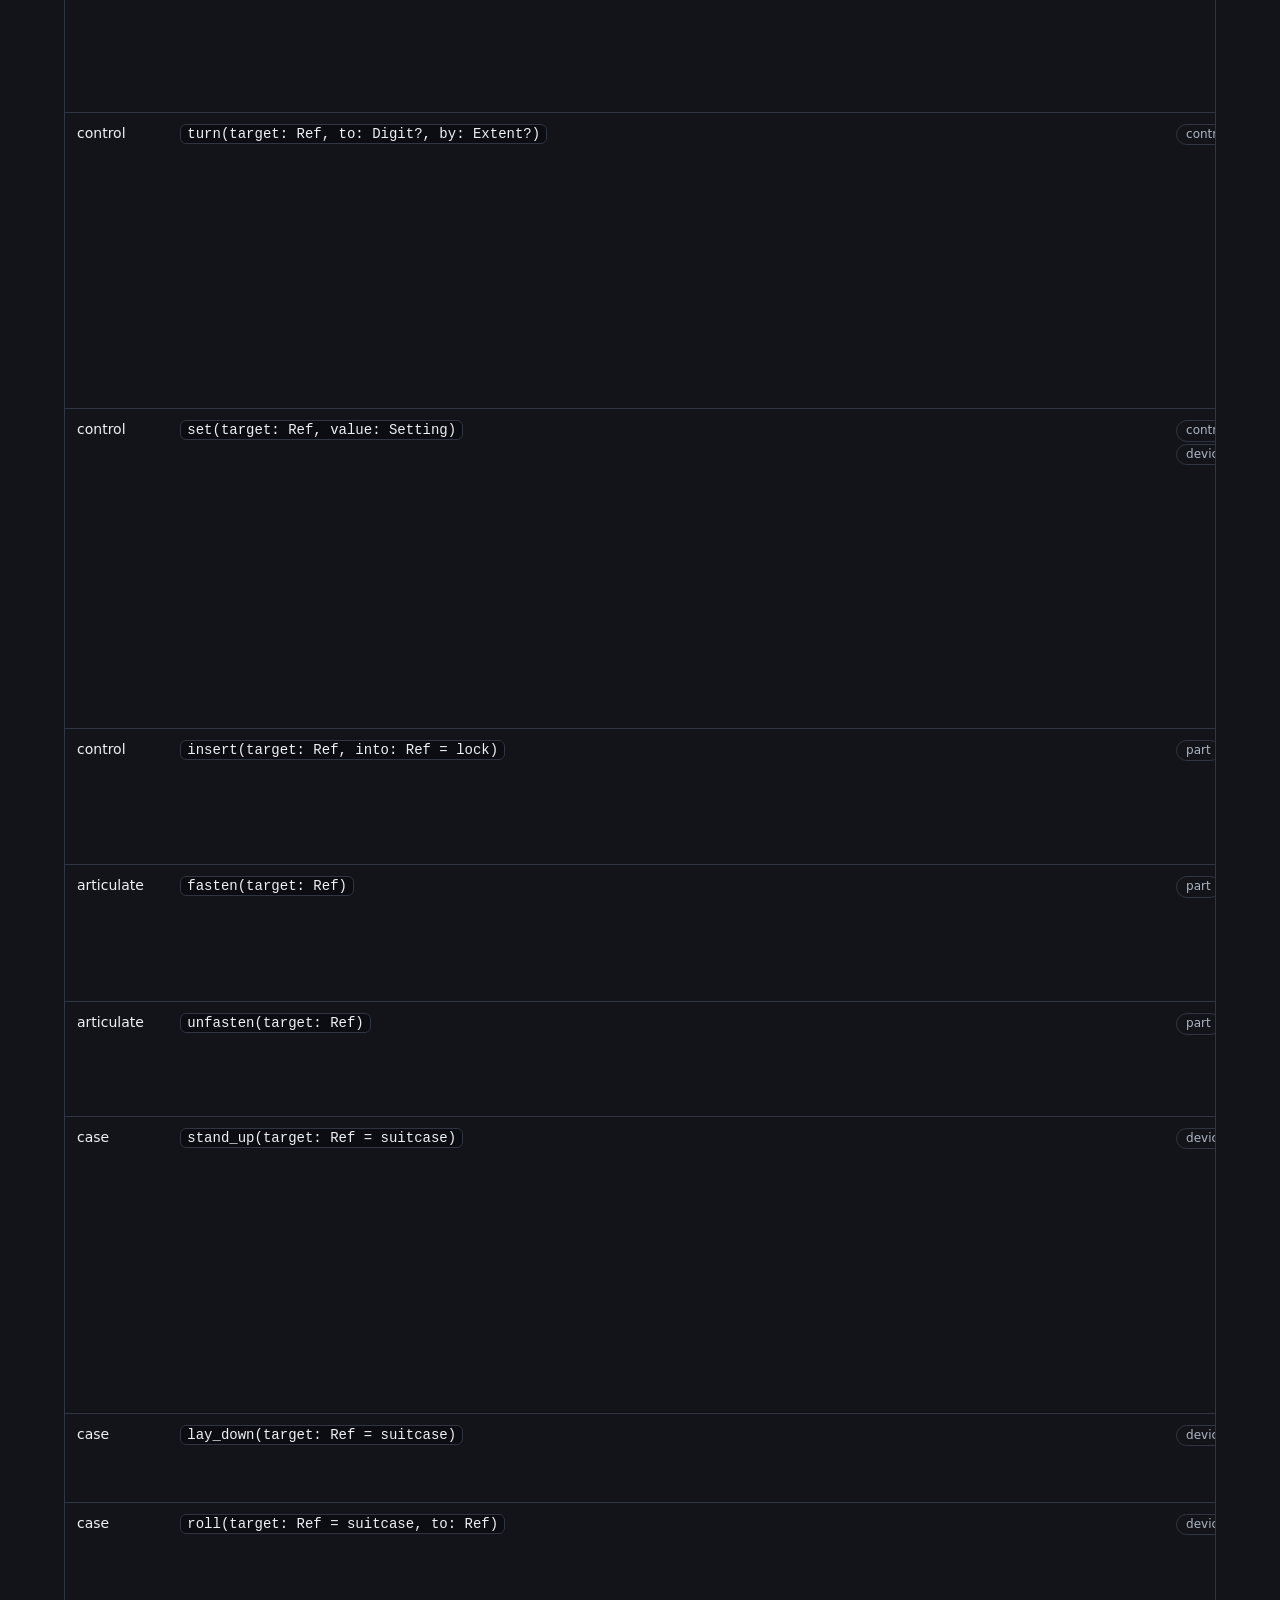
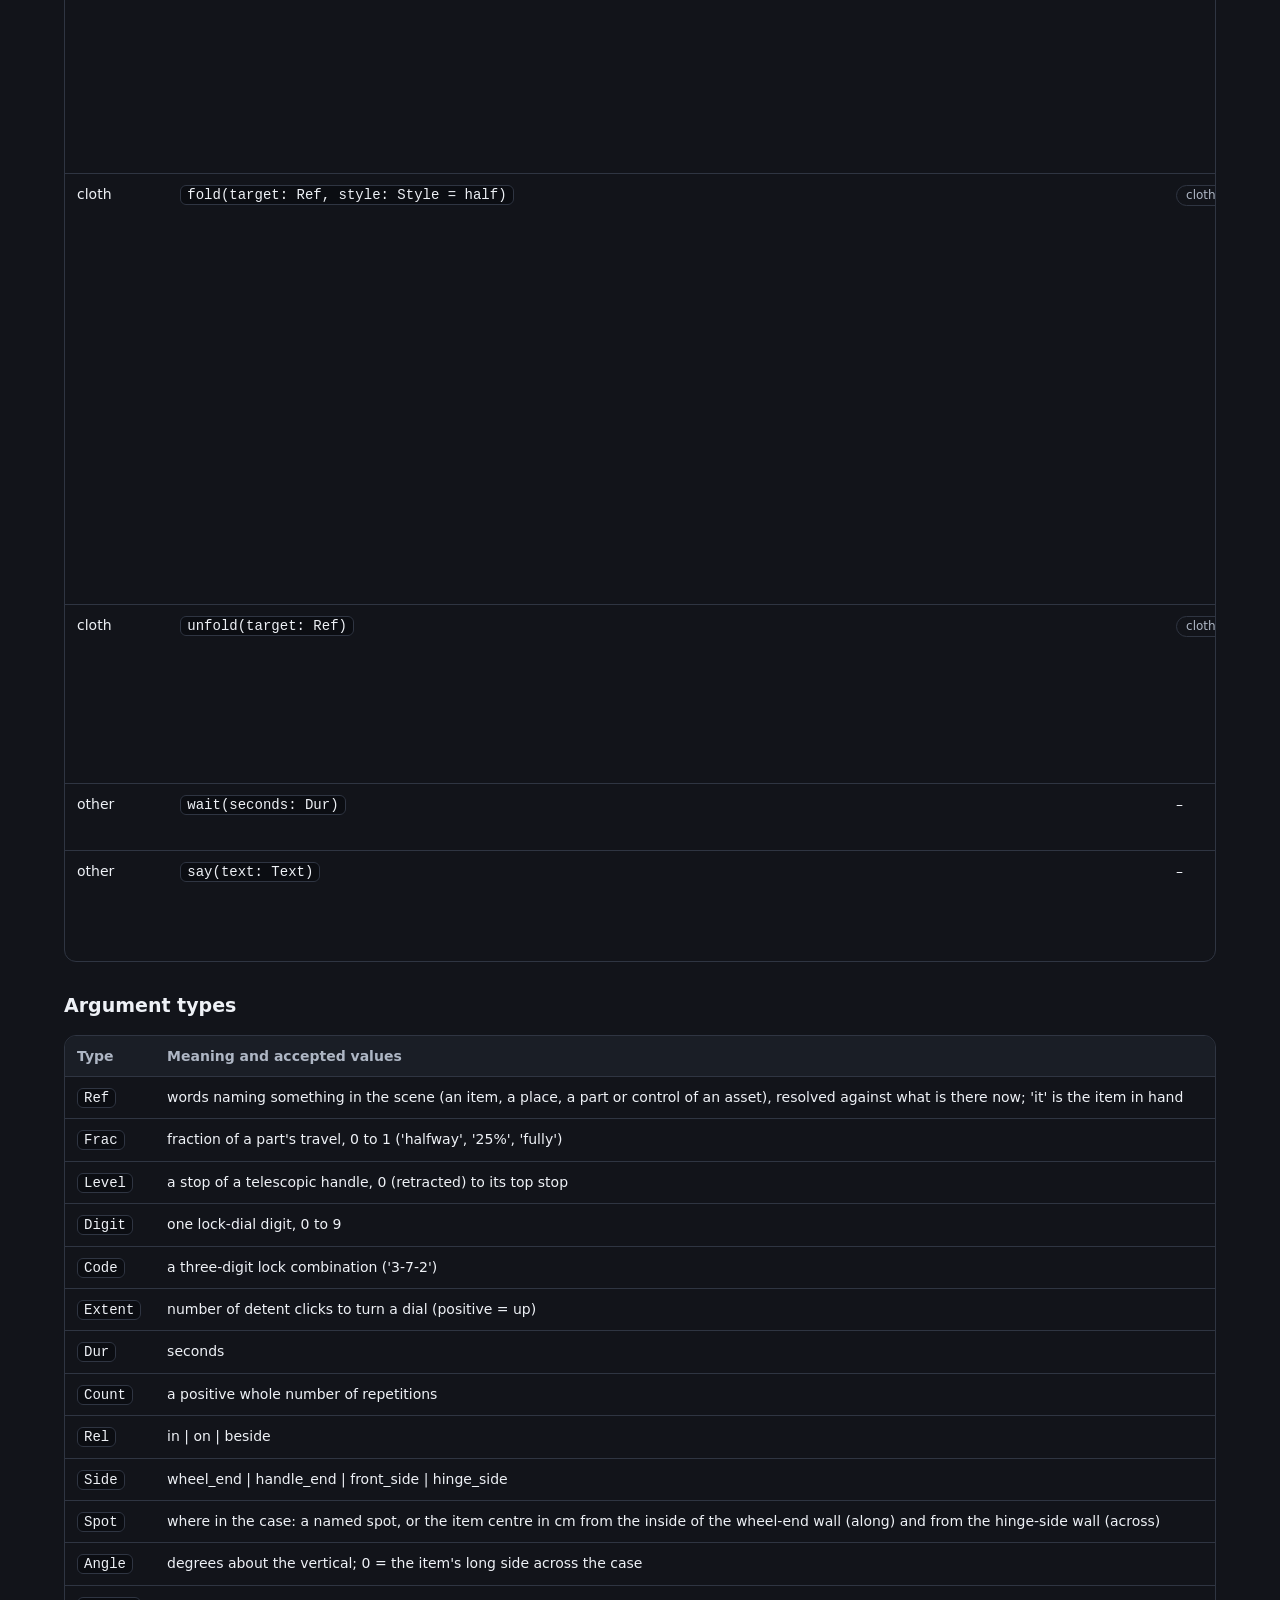
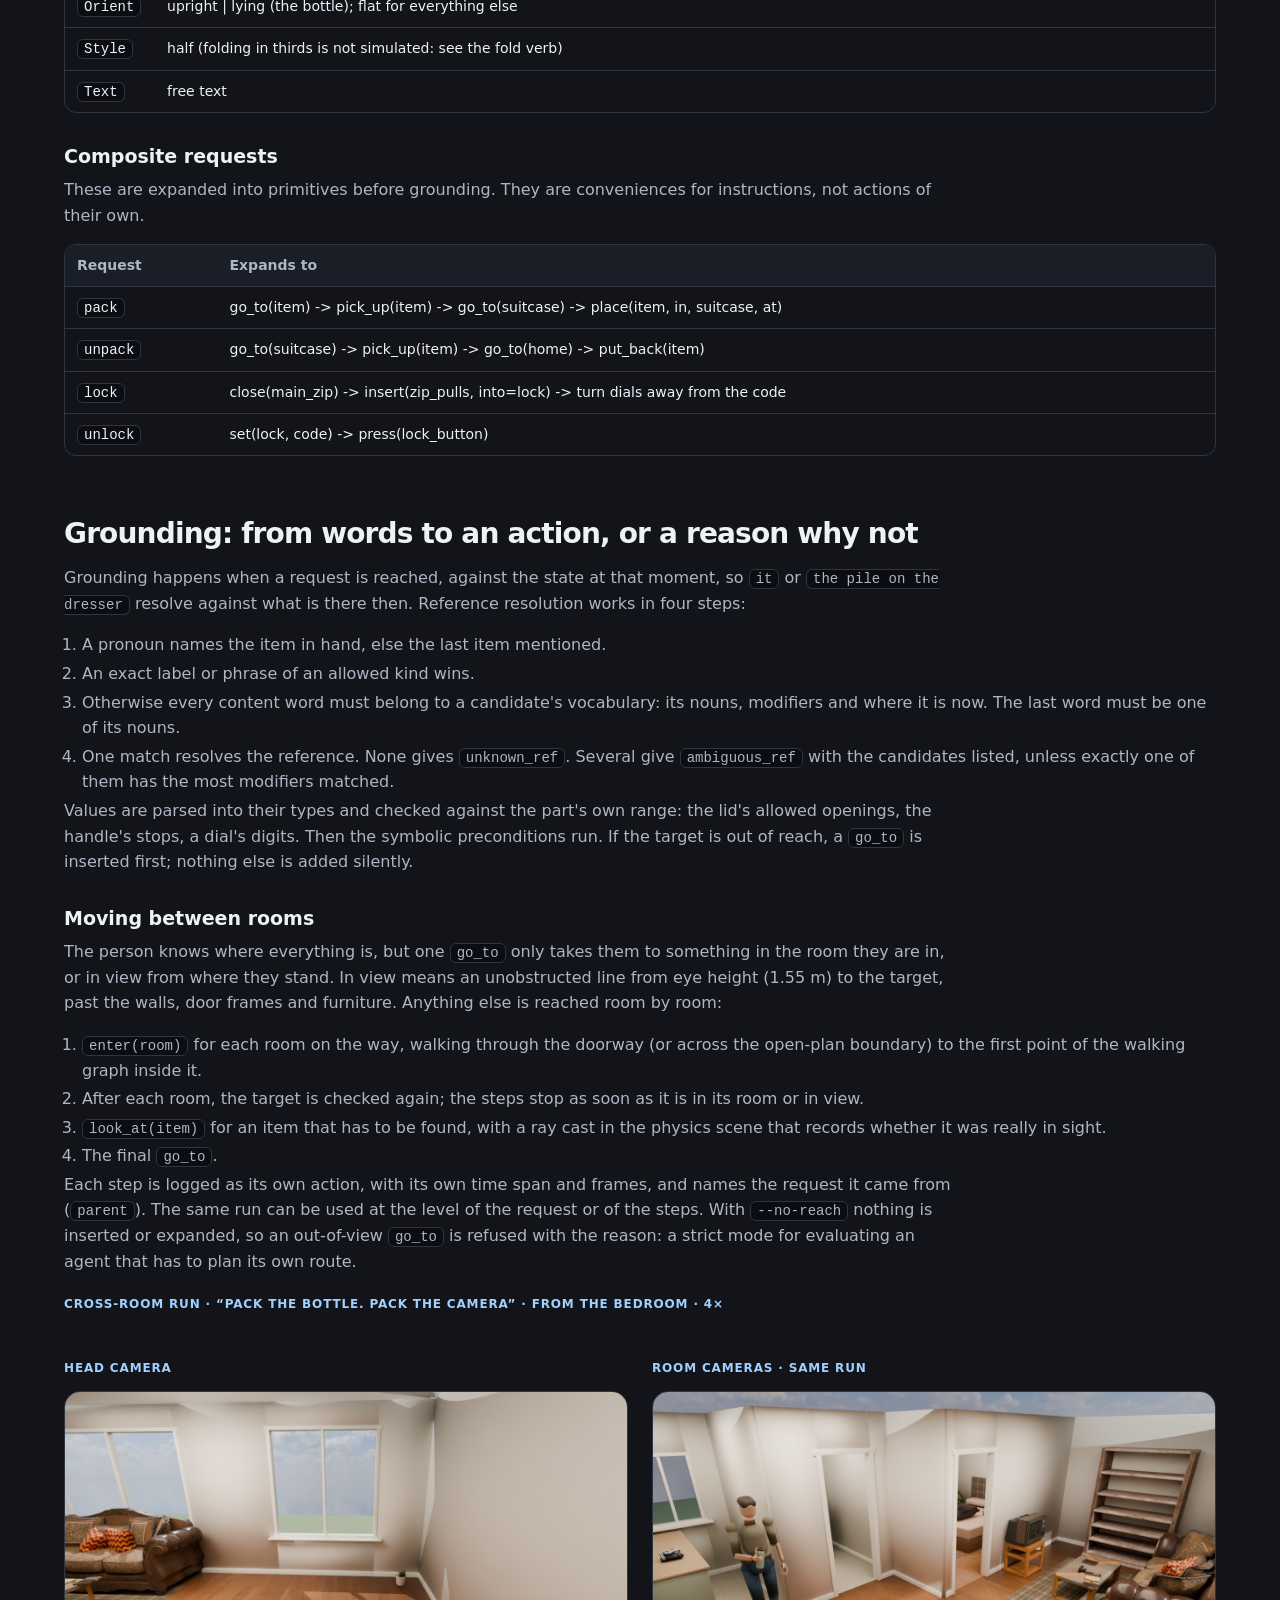
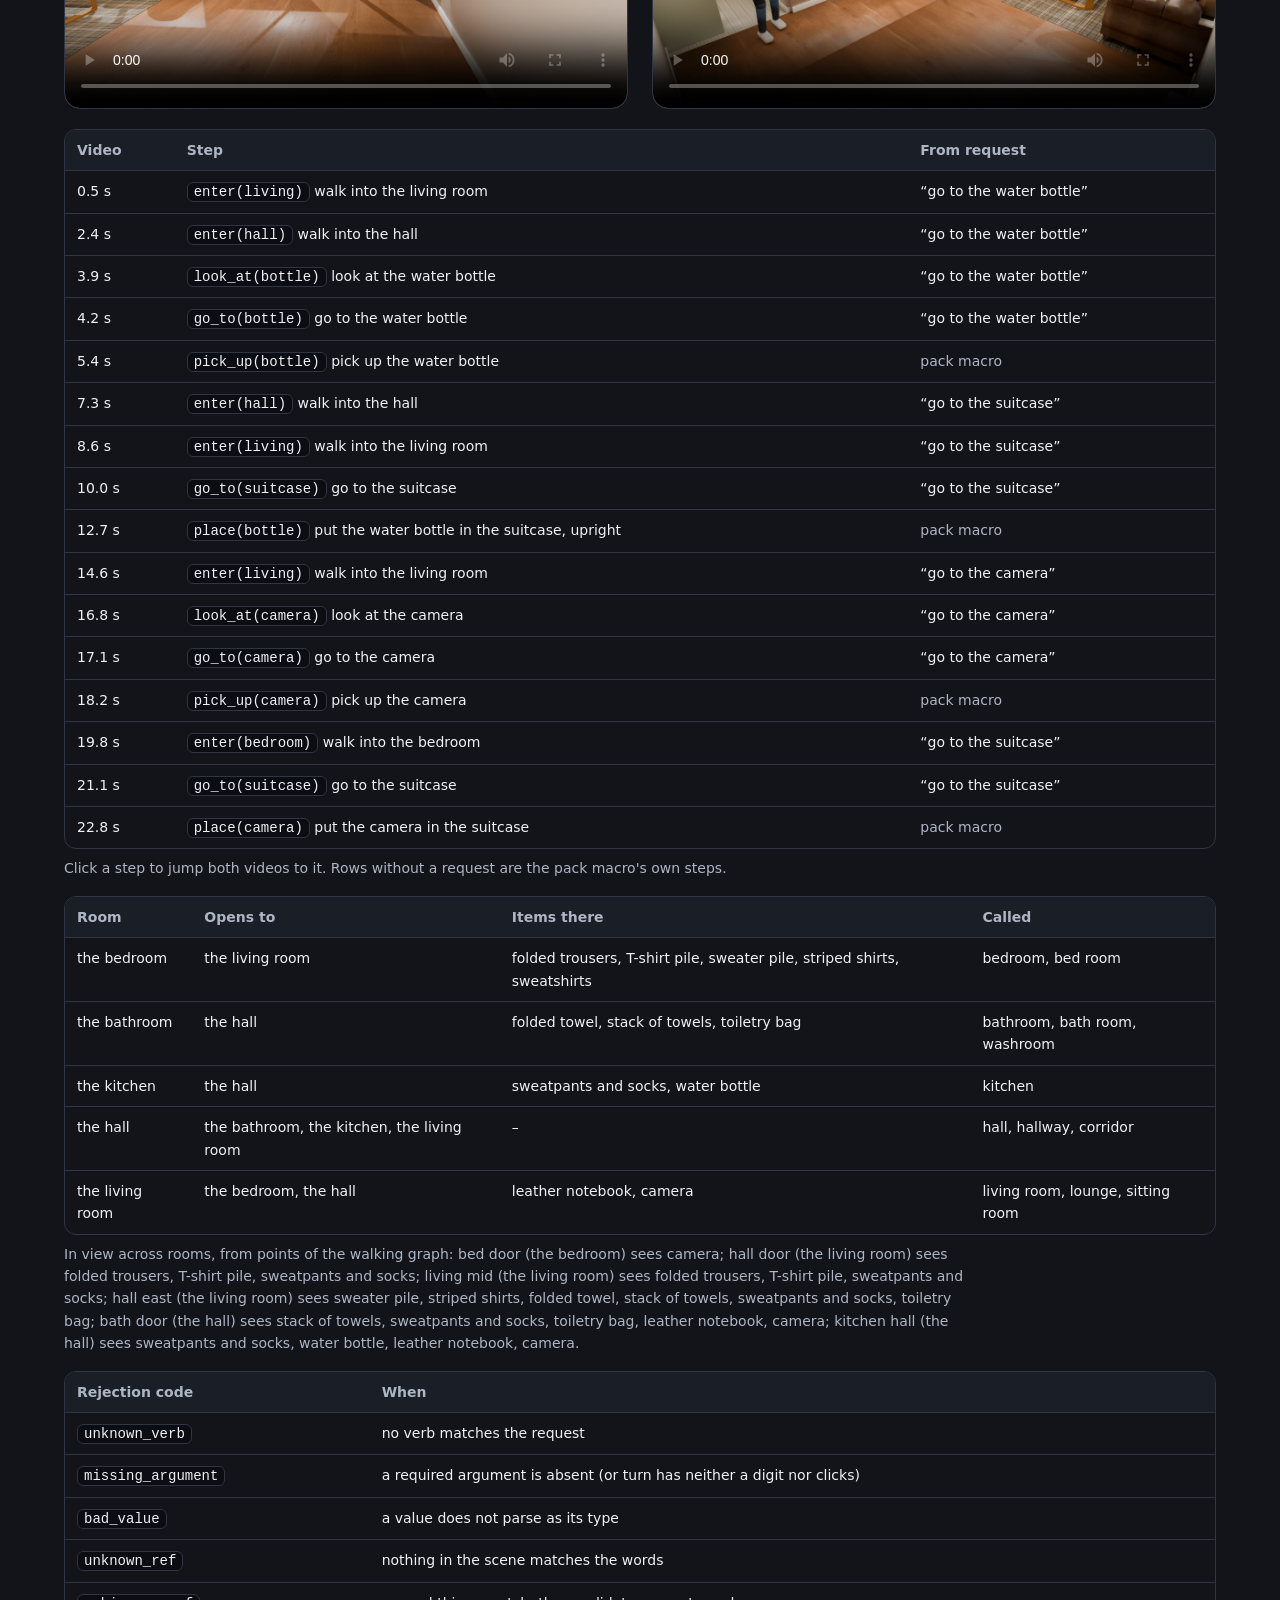
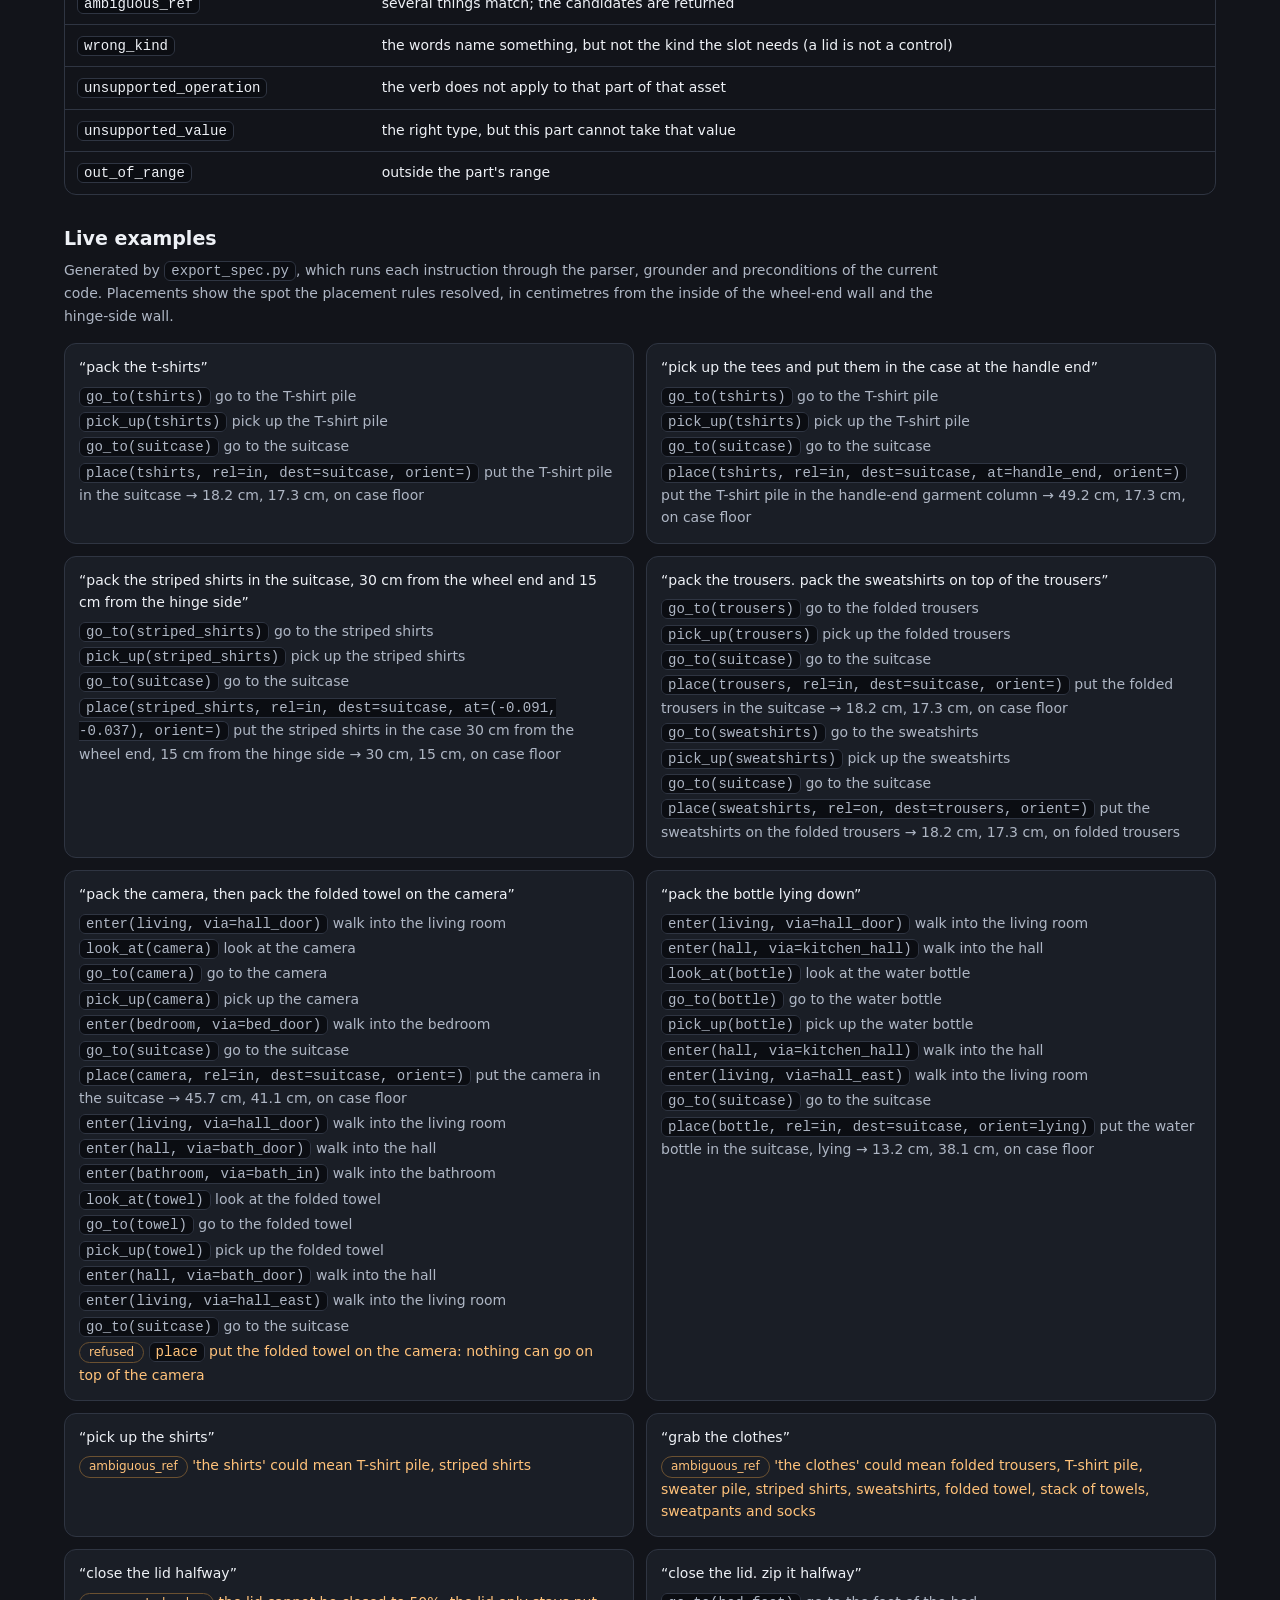
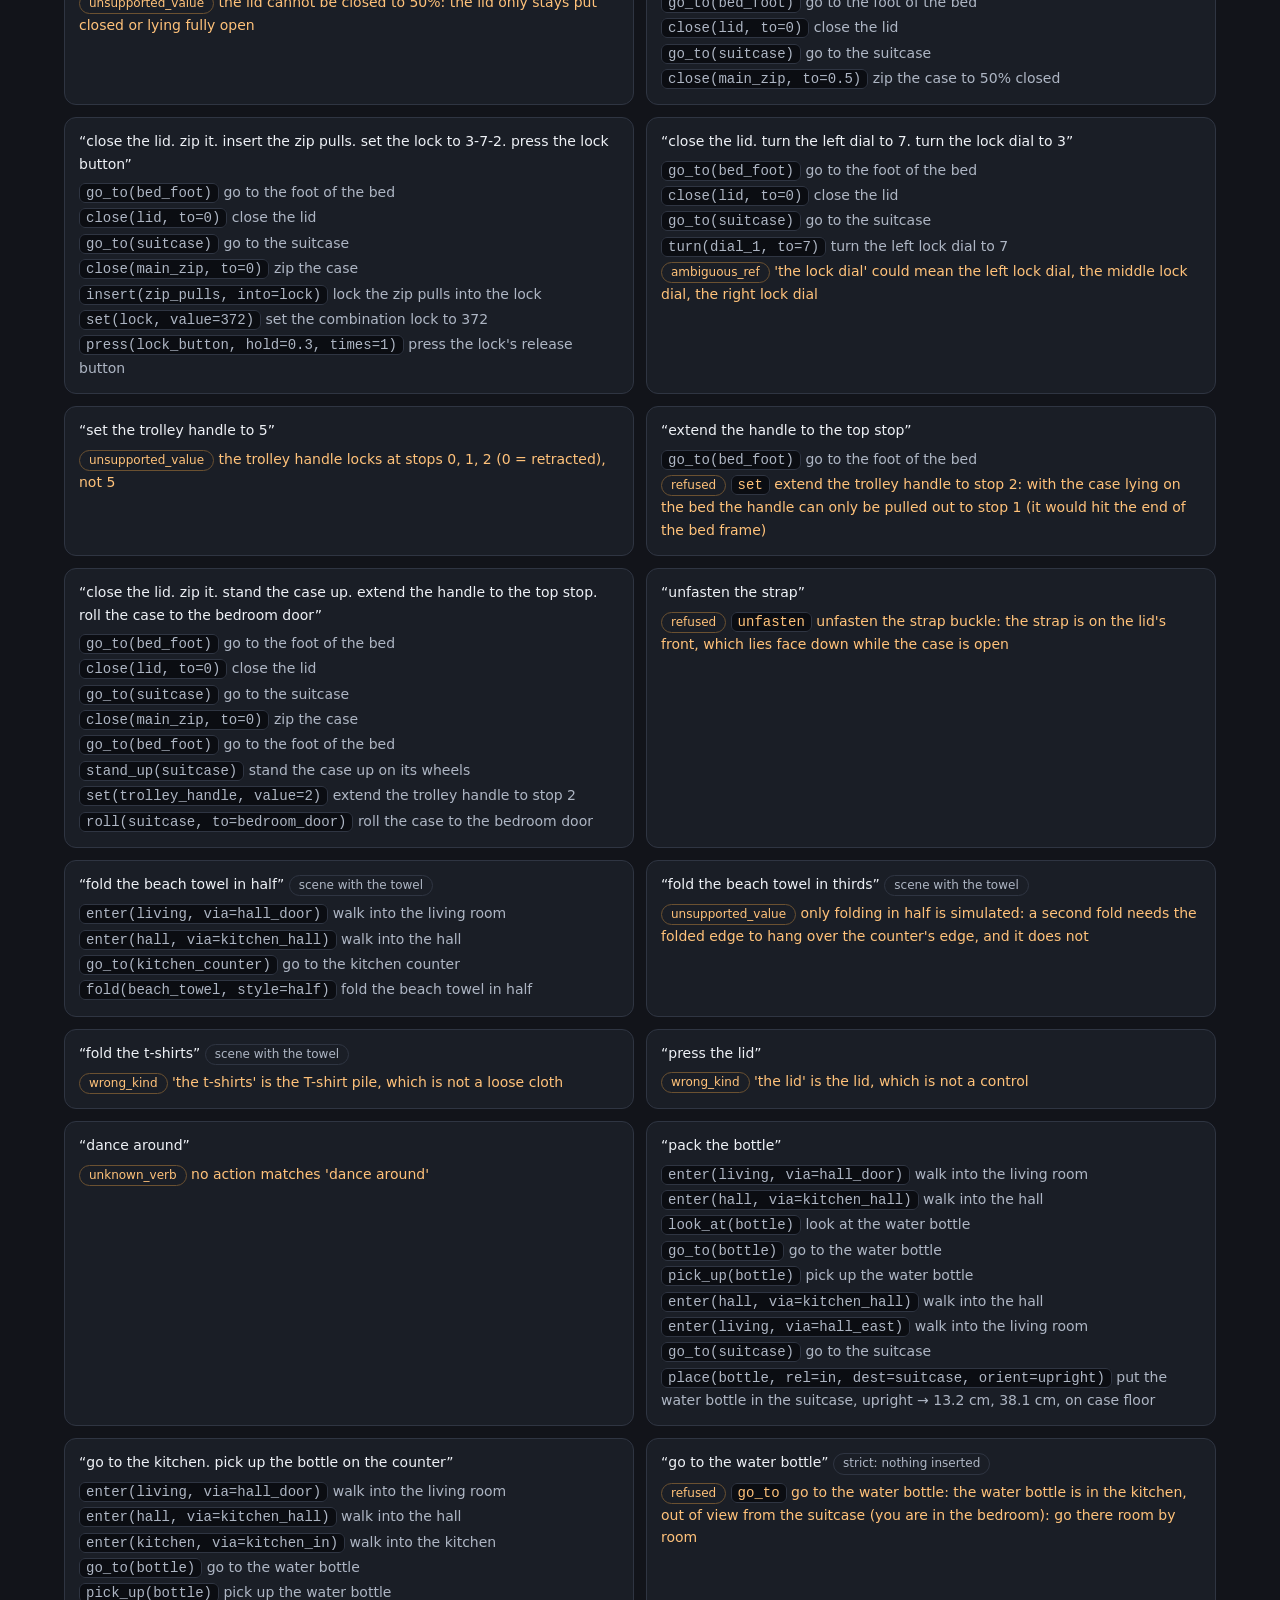
==== commit 00ae6ccf: "Fixed overabstraction" ====
--- a/index.html
+++ b/index.html
@@ -89,6 +89,24 @@
 <li>One match resolves the reference. None gives <code>unknown_ref</code>. Several give <code>ambiguous_ref</code> with the candidates listed, unless exactly one of them has the most modifiers matched.</li>
 </ol>
 <p>Values are parsed into their types and checked against the part's own range: the lid's allowed openings, the handle's stops, a dial's digits. Then the symbolic preconditions run. If the target is out of reach, a <code>go_to</code> is inserted first; nothing else is added silently.</p>
+<h3>Moving between rooms</h3>
+<p>The person knows where everything is, but one <code>go_to</code> only takes them to something in the room they are in, or in view from where they stand. In view means an unobstructed line from eye height (1.55 m) to the target, past the walls, door frames and furniture. Anything else is reached room by room:</p>
+<ol class="steps">
+<li><code>enter(room)</code> for each room on the way, walking through the doorway (or across the open-plan boundary) to the first point of the walking graph inside it.</li>
+<li>After each room, the target is checked again; the steps stop as soon as it is in its room or in view.</li>
+<li><code>look_at(item)</code> for an item that has to be found, with a ray cast in the physics scene that records whether it was really in sight.</li>
+<li>The final <code>go_to</code>.</li>
+</ol>
+<p>Each step is logged as its own action, with its own time span and frames, and names the request it came from (<code>parent</code>). The same run can be used at the level of the request or of the steps. With <code>--no-reach</code> nothing is inserted or expanded, so an out-of-view <code>go_to</code> is refused with the reason: a strict mode for evaluating an agent that has to plan its own route.</p>
+<span class="tag">Cross-room run · “pack the bottle. pack the camera” · from the bedroom · 4×</span>
+<section class="grid">
+<article class="card"><span class="tag">Head camera</span><div class="screen"><video id="navEgo" controls playsinline preload="metadata" poster="trip/nav/packing-ego.jpg" src="trip/nav/packing-ego.mp4"></video></div></article>
+<article class="card"><span class="tag">Room cameras · same run</span><div class="screen"><video id="navOverview" controls playsinline preload="metadata" poster="trip/nav/packing-overview.jpg" src="trip/nav/packing-overview.mp4"></video></div></article>
+</section>
+<div class="tablewrap"><table id="navSteps"><thead><tr><th>Video</th><th>Step</th><th>From request</th></tr></thead><tbody></tbody></table></div>
+<p class="note">Click a step to jump both videos to it. Rows without a request are the pack macro's own steps.</p>
+<div class="tablewrap"><table id="roomTable"><thead><tr><th>Room</th><th>Opens to</th><th>Items there</th><th>Called</th></tr></thead><tbody></tbody></table></div>
+<p class="note" id="viewNote"></p>
 <div class="tablewrap"><table id="codeTable"><thead><tr><th>Rejection code</th><th>When</th></tr></thead><tbody></tbody></table></div>
 <h3>Live examples</h3>
 <p class="note">Generated by <code>export_spec.py</code>, which runs each instruction through the parser, grounder and preconditions of the current code. Placements show the spot the placement rules resolved, in centimetres from the inside of the wheel-end wall and the hinge-side wall.</p>
@@ -191,13 +209,15 @@
     unsupported_operation:'the verb does not apply to that part of that asset',unsupported_value:'the right type, but this part cannot take that value',out_of_range:'outside the part\'s range'};
   tb=$('codeTable').tBodies[0];A.rejection_codes.forEach(c=>row(tb,[`<code>${c}</code>`,esc(codes[c]||'')]));
   const ex=$('examples');s.examples.forEach(e=>{const d=document.createElement('div');d.className='example';
-    d.innerHTML=`<div class="say">“${esc(e.text)}”${e.cloth?' <span class="pill">scene with the towel</span>':''}</div>`+e.result.map(r=>{
+    d.innerHTML=`<div class="say">“${esc(e.text)}”${e.cloth?' <span class="pill">scene with the towel</span>':''}${e.strict?' <span class="pill">strict: nothing inserted</span>':''}</div>`+e.result.map(r=>{
       if(r.kind==='rejected')return `<div class="res rej"><span class="pill error">${r.code}</span> ${esc(r.message)}</div>`;
       if(r.kind==='refused')return `<div class="res rej"><span class="pill error">refused</span> <code>${esc(r.action.verb)}</code> ${esc(r.action.text)}: ${esc(r.feedback)}</div>`;
       const rs=r.action.resolved?` <span class="note">→ ${r.action.resolved.from_wheel_end_cm} cm, ${r.action.resolved.from_hinge_side_cm} cm, on ${esc(r.action.resolved.rests_on.join(', '))}</span>`:'';
       const args=Object.entries(r.action.args||{}).map(([k,v])=>k+'='+(Array.isArray(v)?'('+v.map(x=>typeof x==='number'?x.toFixed(3):x).join(', ')+')':v)).join(', ');
       return `<div class="res"><code>${r.action.verb}(${esc([r.action.target,args].filter(x=>x).join(', '))})</code> ${esc(r.action.text)}${rs}</div>`;}).join('');
     ex.appendChild(d);});
+  if(s.rooms){tb=$('roomTable').tBodies[0];s.rooms.rooms.forEach(r=>row(tb,[esc(r.label),esc(r.opens_to.join(', ')),esc(r.items.join(', ')||'–'),esc(r.words.join(', '))]));
+    $('viewNote').textContent='In view across rooms, from points of the walking graph: '+s.rooms.in_view.map(v=>`${v.point.replace(/_/g,' ')} (${v.room}) sees ${v.sees.join(', ')}`).join('; ')+'.';}
   const parts=A.assets.suitcase.parts;
   tb=$('partTable').tBodies[0];Object.entries(parts).forEach(([k,p])=>{
     const ops=Object.entries(p.ops).map(([o,d])=>{let v='';if(d.values)v=' to '+d.values.join(' / ');else if(d.range)v=' to '+d.range.join('–');else if(o==='set')v=p.levels?' to stop '+p.levels.join(' / '):' to a code';else if(o==='turn')v=' to a digit, or by clicks';else if(o==='press')v=' (hold, times)';else if(o==='insert')v=' into the lock';return `<code>${o}</code>${v}`;}).join('<br>')||'<span class="note">grip point only</span>';
@@ -222,6 +242,9 @@
 }).catch(e=>console.error(e));
 j('trip/clips.json').then(cl=>{const g=$('clipGrid');g.innerHTML='';cl.forEach(c=>{const d=document.createElement('article');d.className='card';
   d.innerHTML=`<span class="tag">${esc(c.verb)}</span><div class="screen"><video controls playsinline preload="none" poster="${c.poster}" src="${c.file}"></video></div><p class="cap"><code>${esc(c.action)}</code><br>${esc(c.outcome)}</p>`;g.appendChild(d);});}).catch(()=>{});
+j('trip/nav/steps.json').then(n=>{const tb=$('navSteps').tBodies[0],vs=[$('navEgo'),$('navOverview')];n.steps.forEach(s=>{
+  row(tb,[s.time.toFixed(1)+' s',`<code>${esc(s.verb)}(${esc(s.target||'')})</code> ${esc(s.text)}`,s.parent?'“'+esc(s.parent)+'”':'<span class="note">pack macro</span>']);
+  const tr=tb.lastChild;tr.style.cursor='pointer';tr.onclick=()=>vs.forEach(v=>{v.currentTime=s.time;v.play().catch(()=>{});});});}).catch(()=>{});
 j('trip/actions.json').then(acts=>{const tb=$('timeline').tBodies[0];acts.forEach(a=>{const lab=a.label==='nominal'?'nominal':`<span class="pill ${a.label==='recovery'?'':'error'}">${a.label}${a.event?' · '+a.event:''}</span>`;row(tb,[a.t_start.toFixed(1)+' s',lab,esc(a.action.text)+(a.ok?'':` <span class="pill error">refused: ${esc(a.feedback)}</span>`),`${a.frame_start}–${a.frame_end}`]);});}).catch(()=>{});
 j('trip/samples.json').then(rows=>{const tb=$('sampleTable').tBodies[0];rows.forEach(r=>{const base='trip/samples/'+r.name+'/';
   const ev=r.events.map(e=>`<span class="pill ${e.channel}">${e.type.replace('_',' ')}${e.channel==='error'?(e.recover?' ✓':' ✗'):''}</span>`).join(' ');
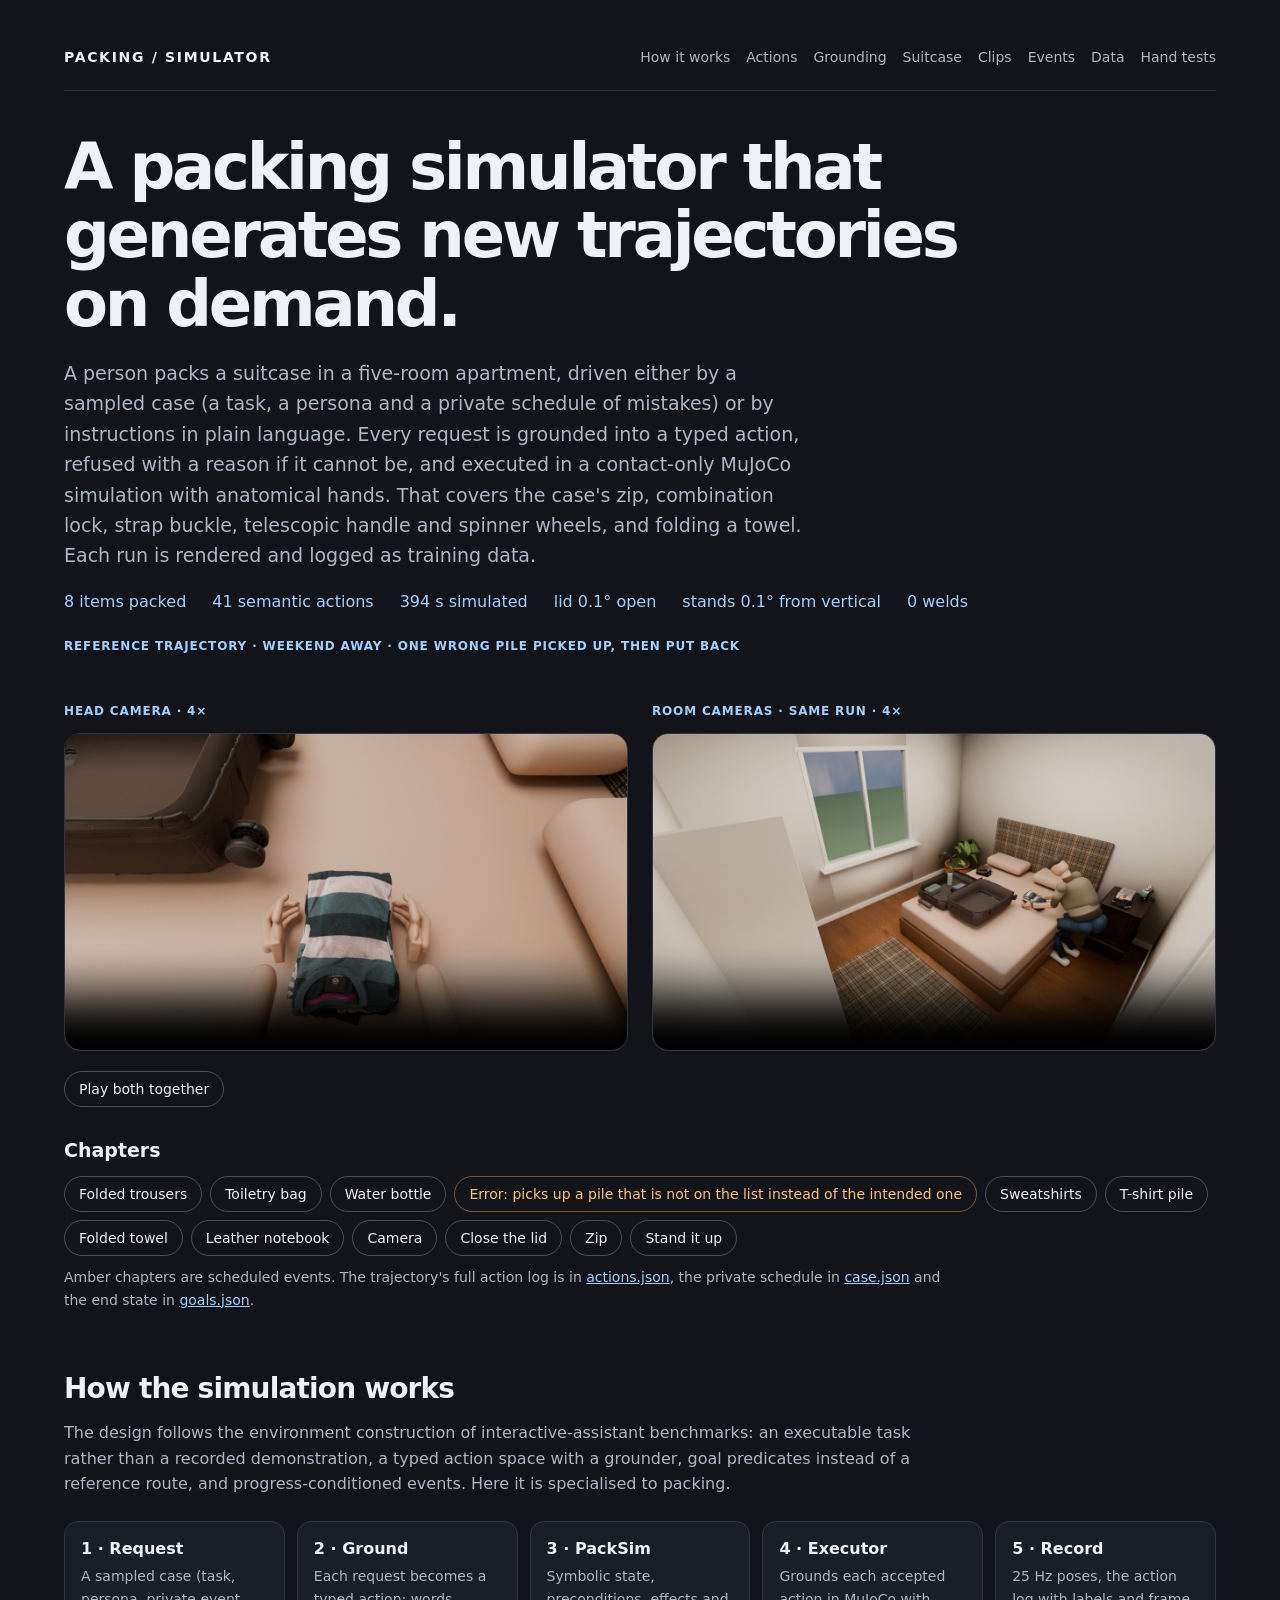
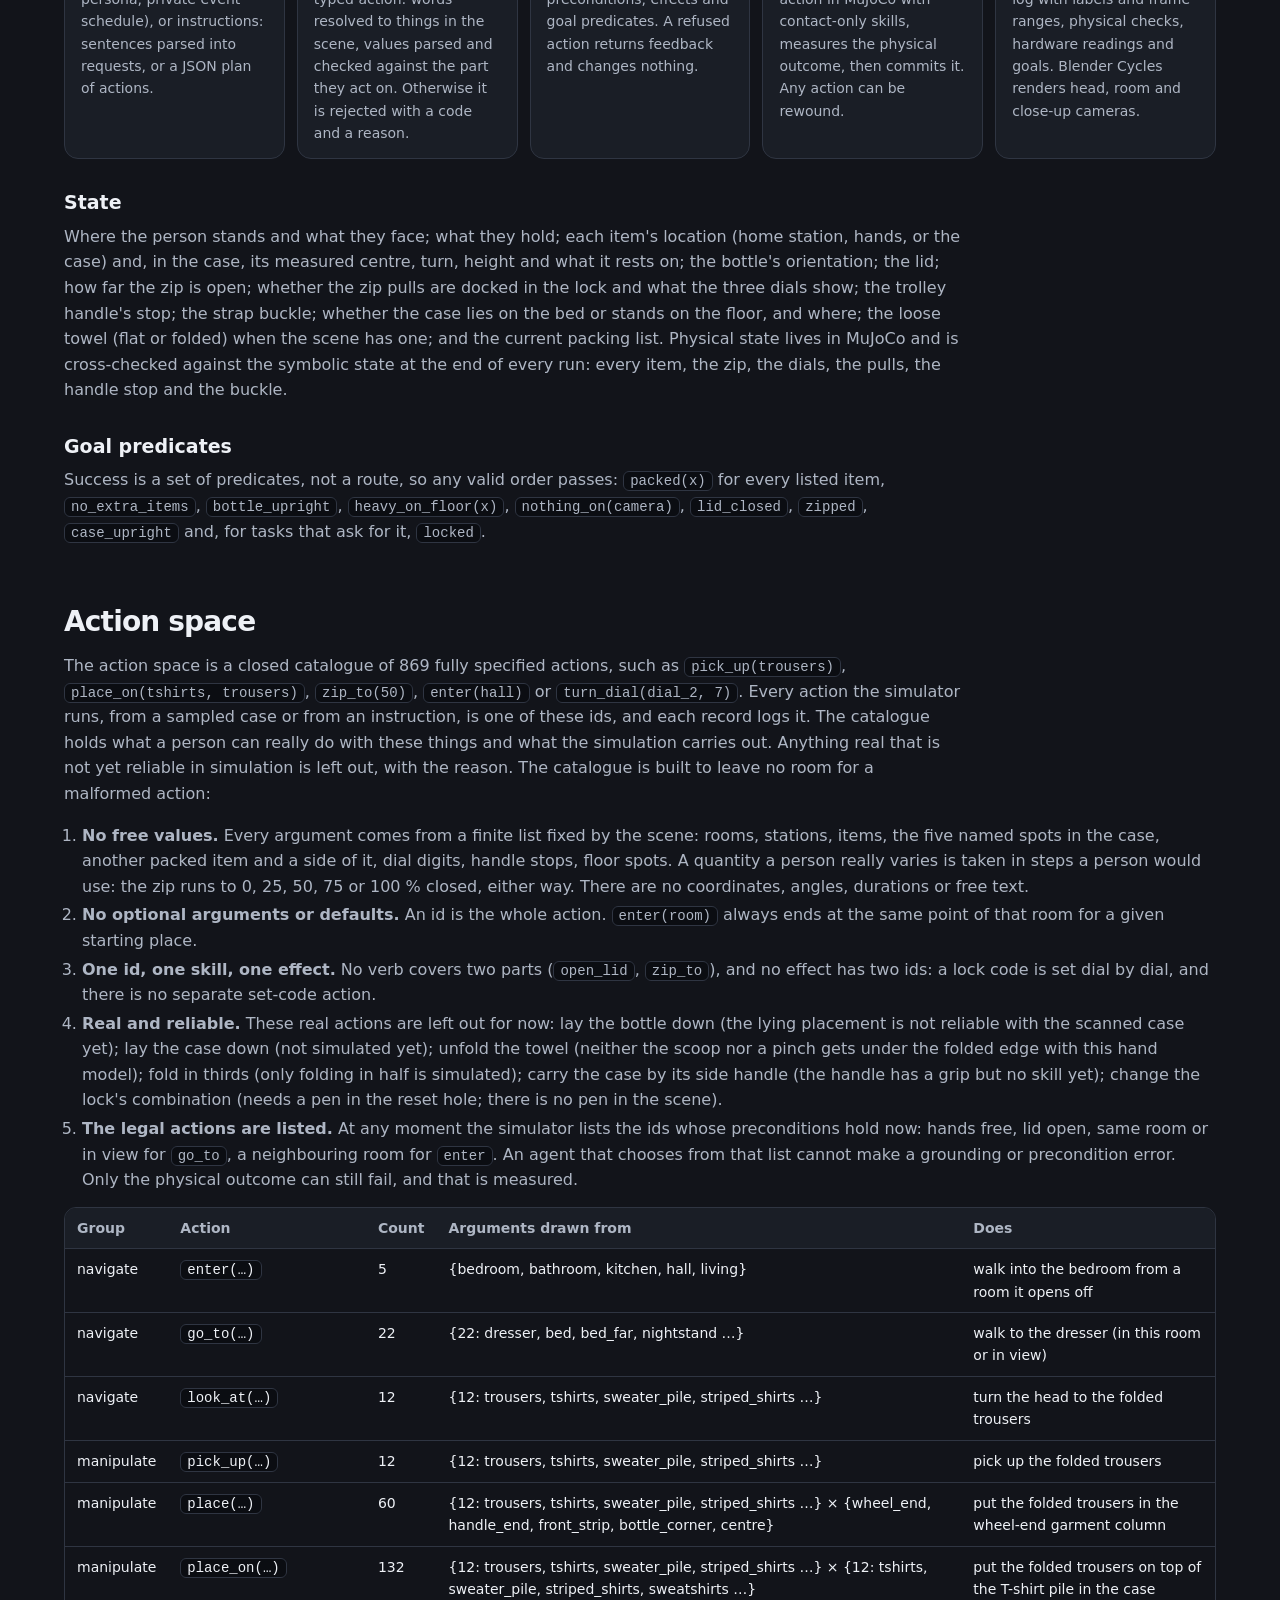
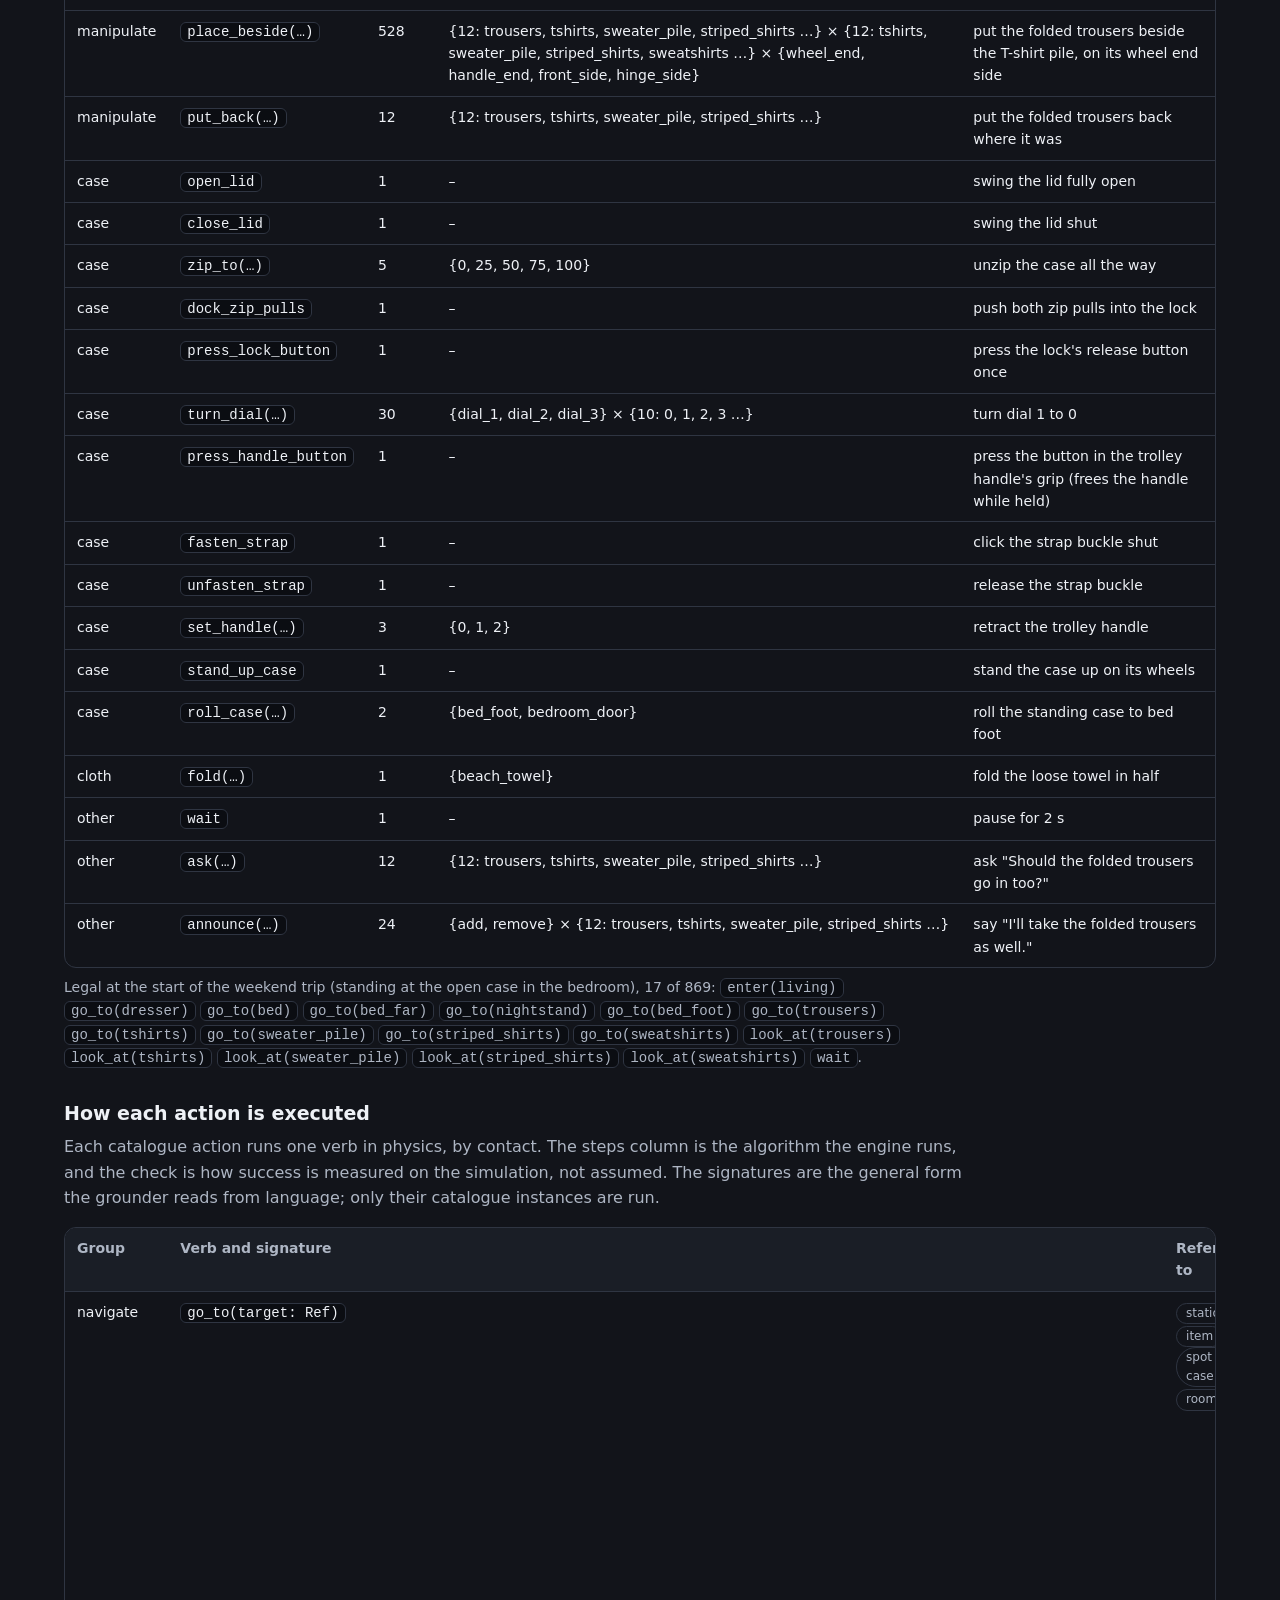
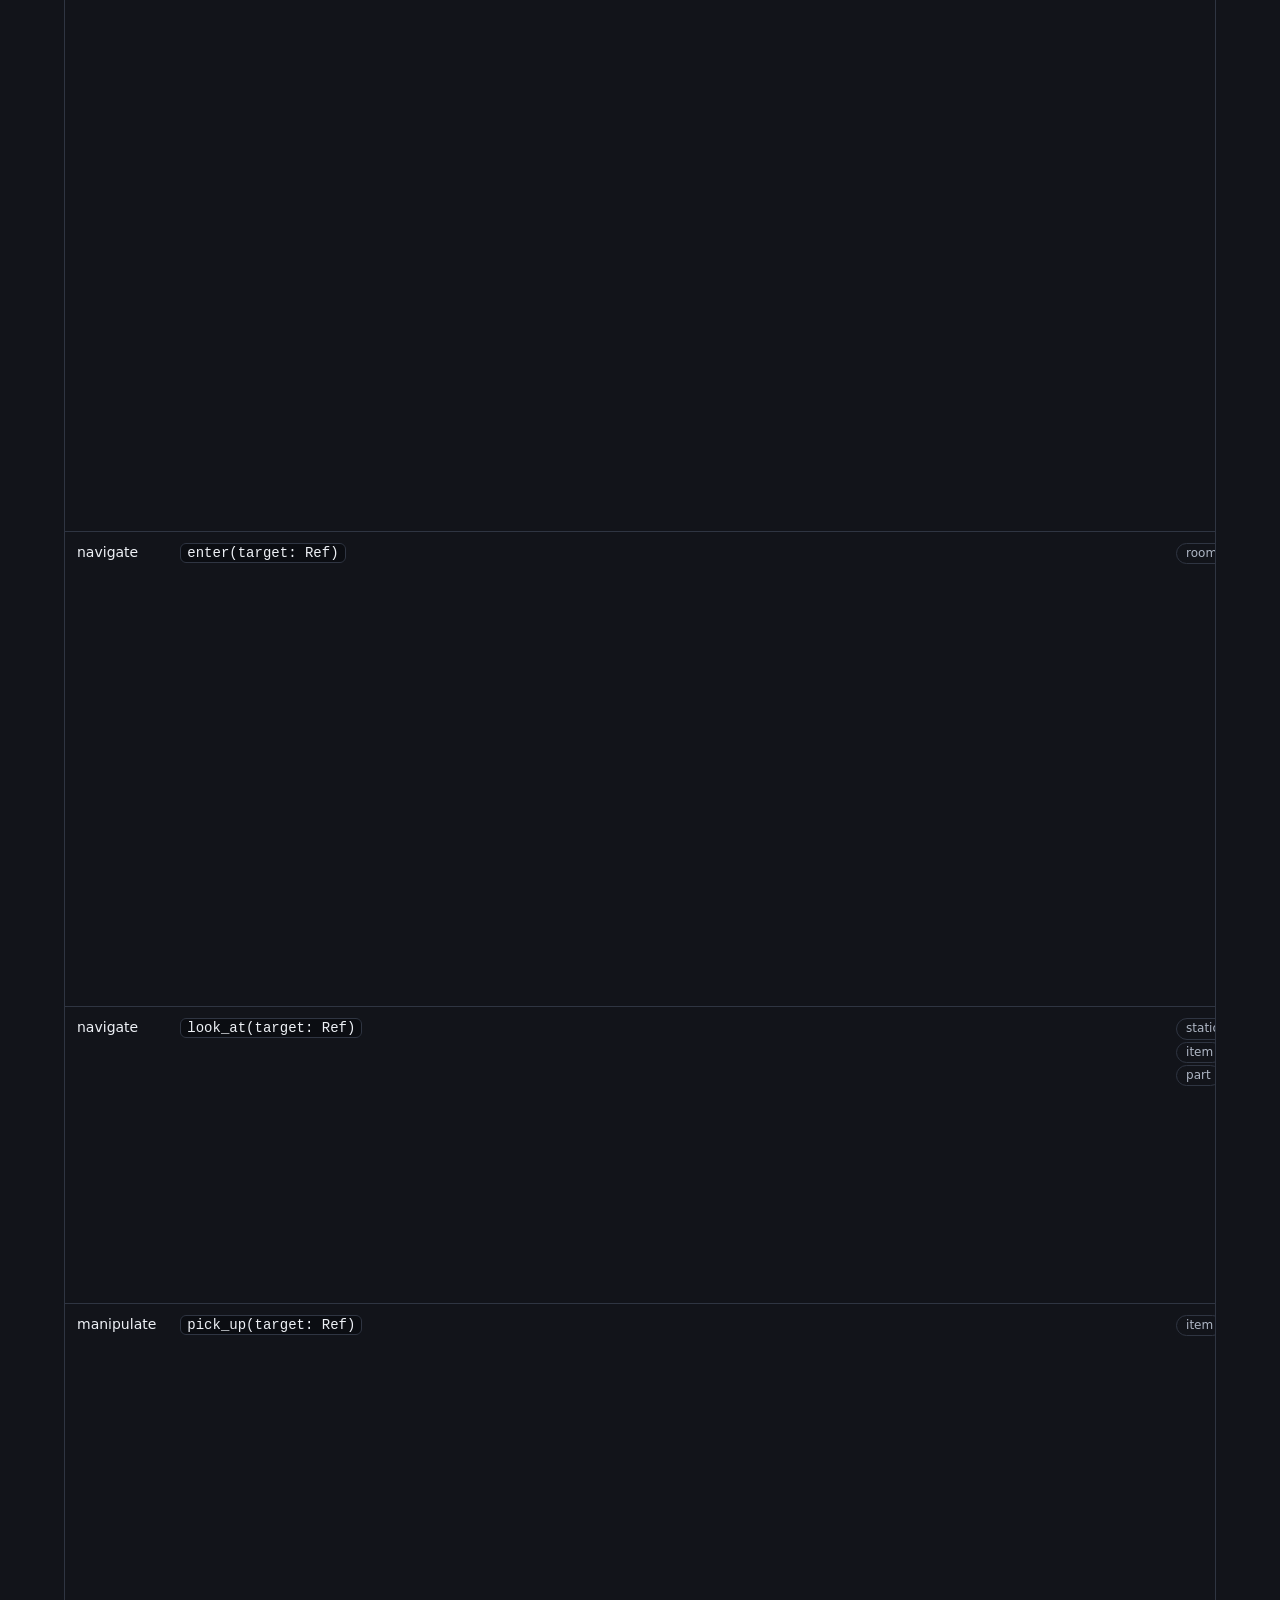
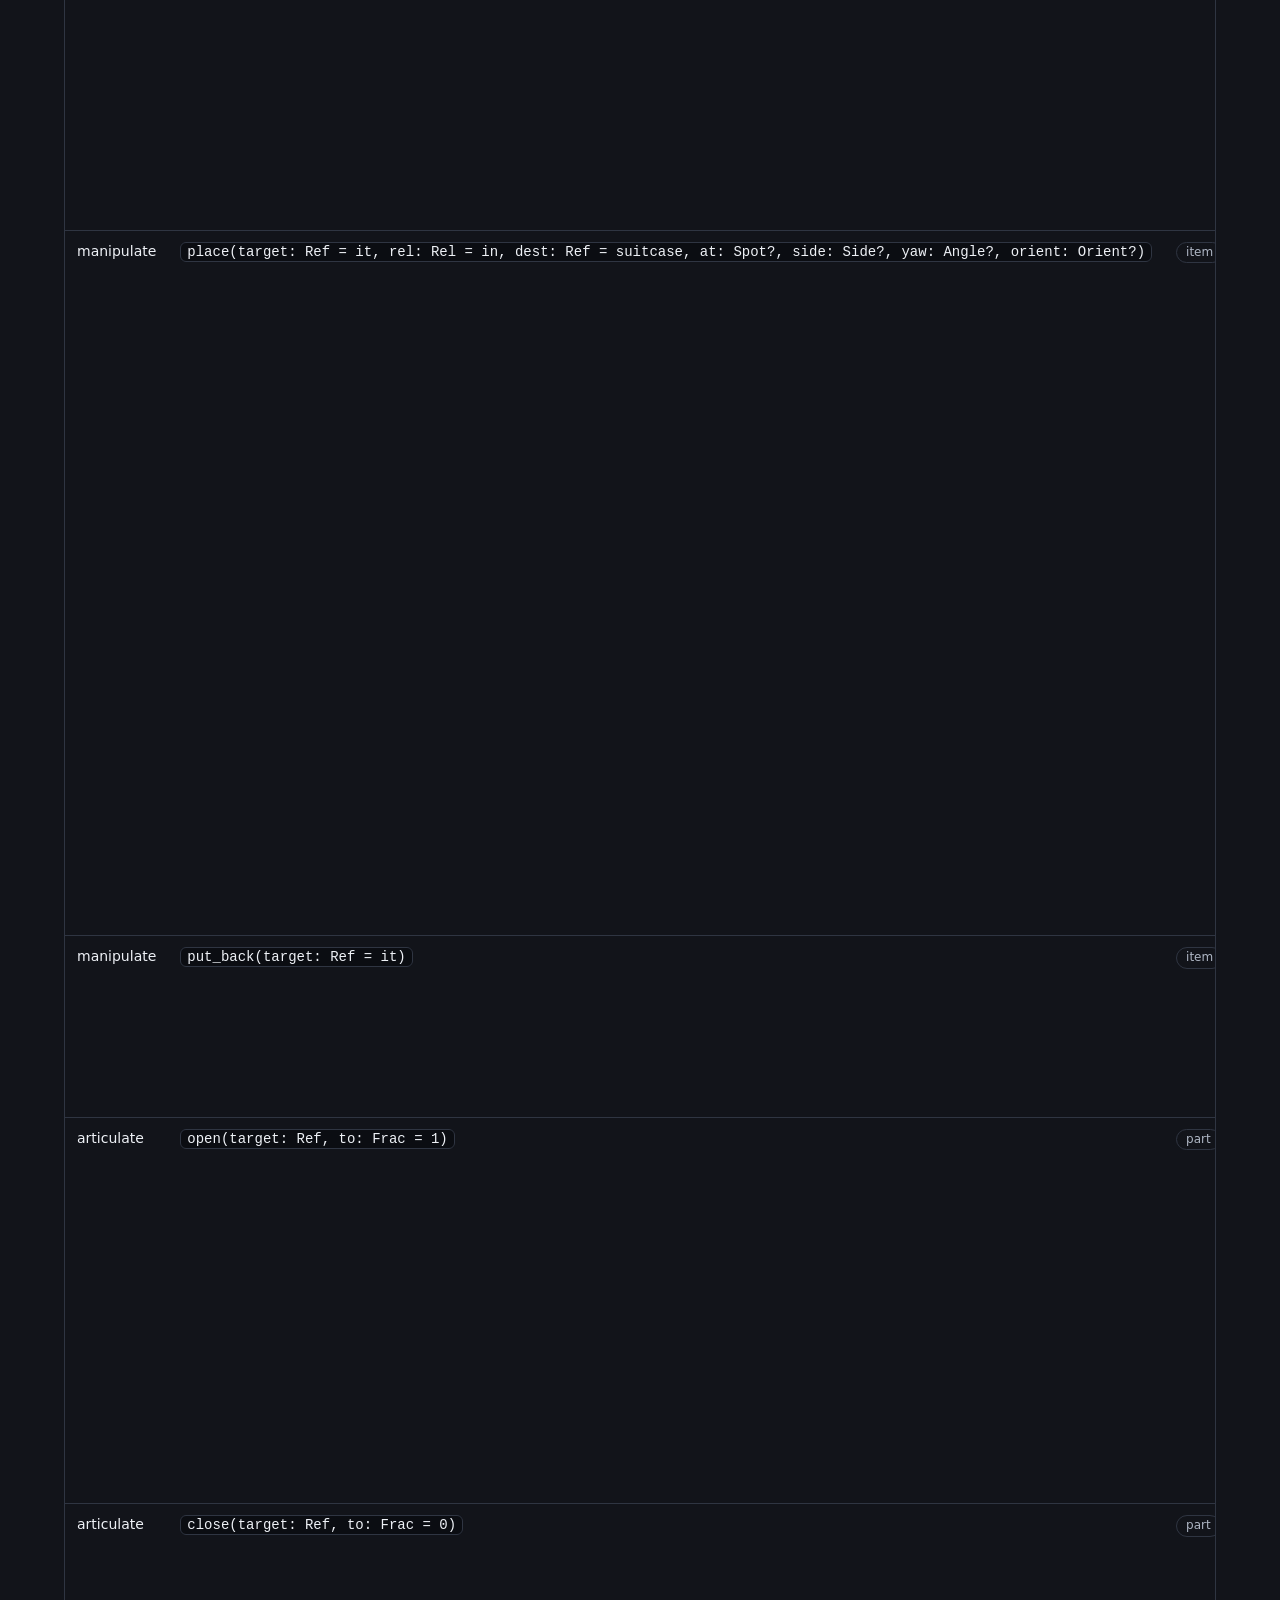
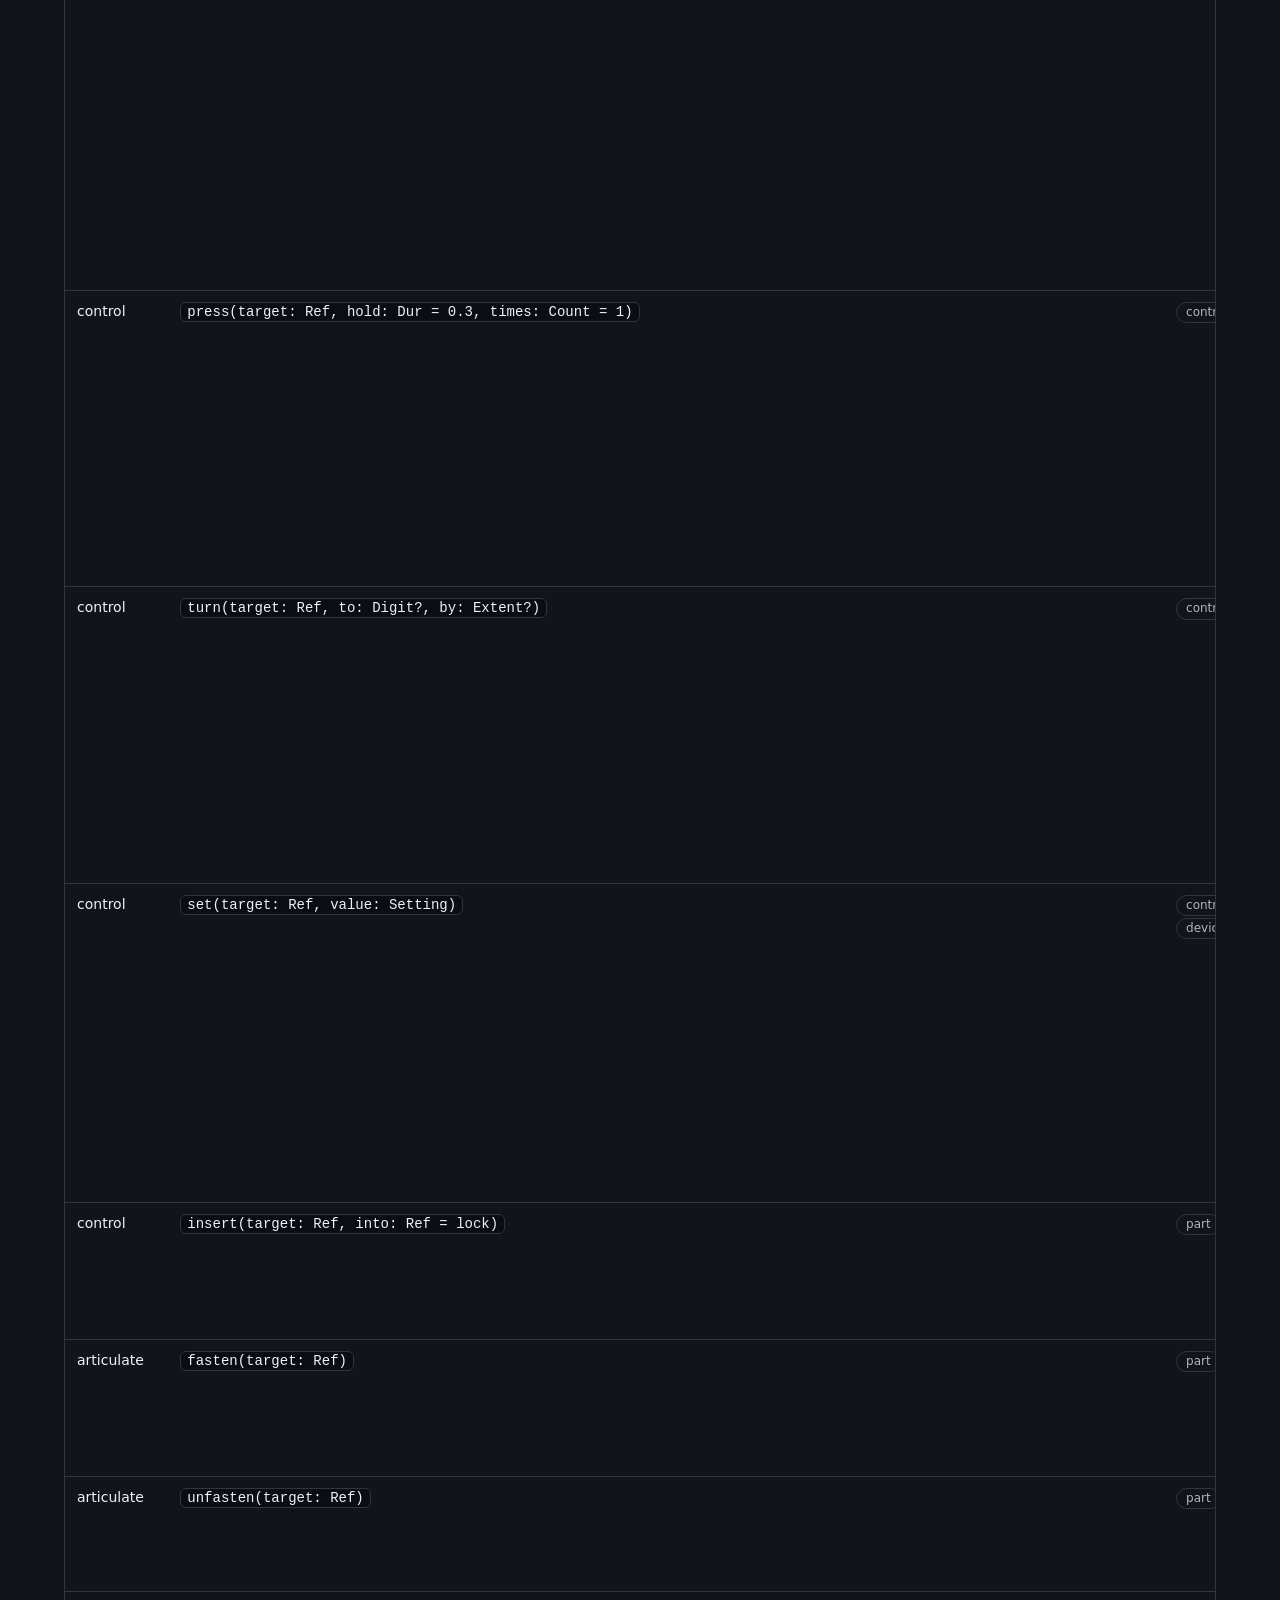
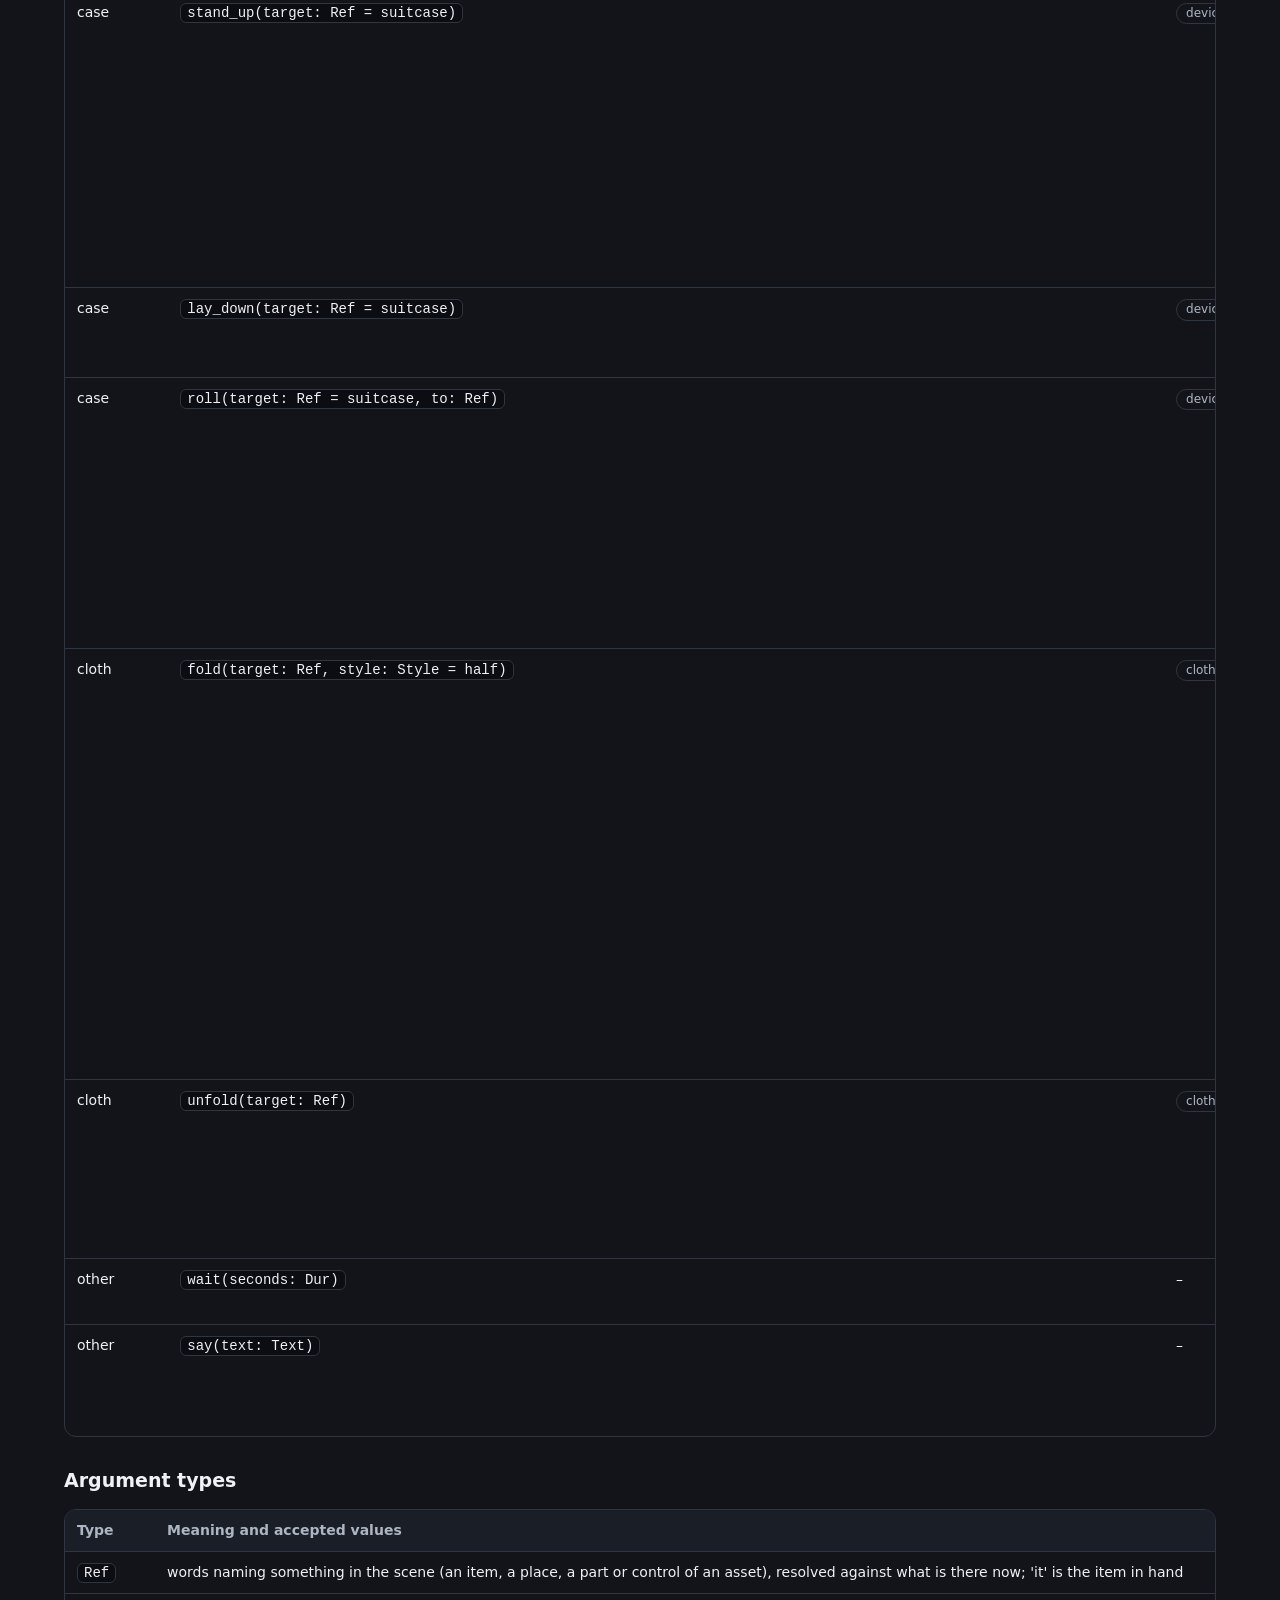
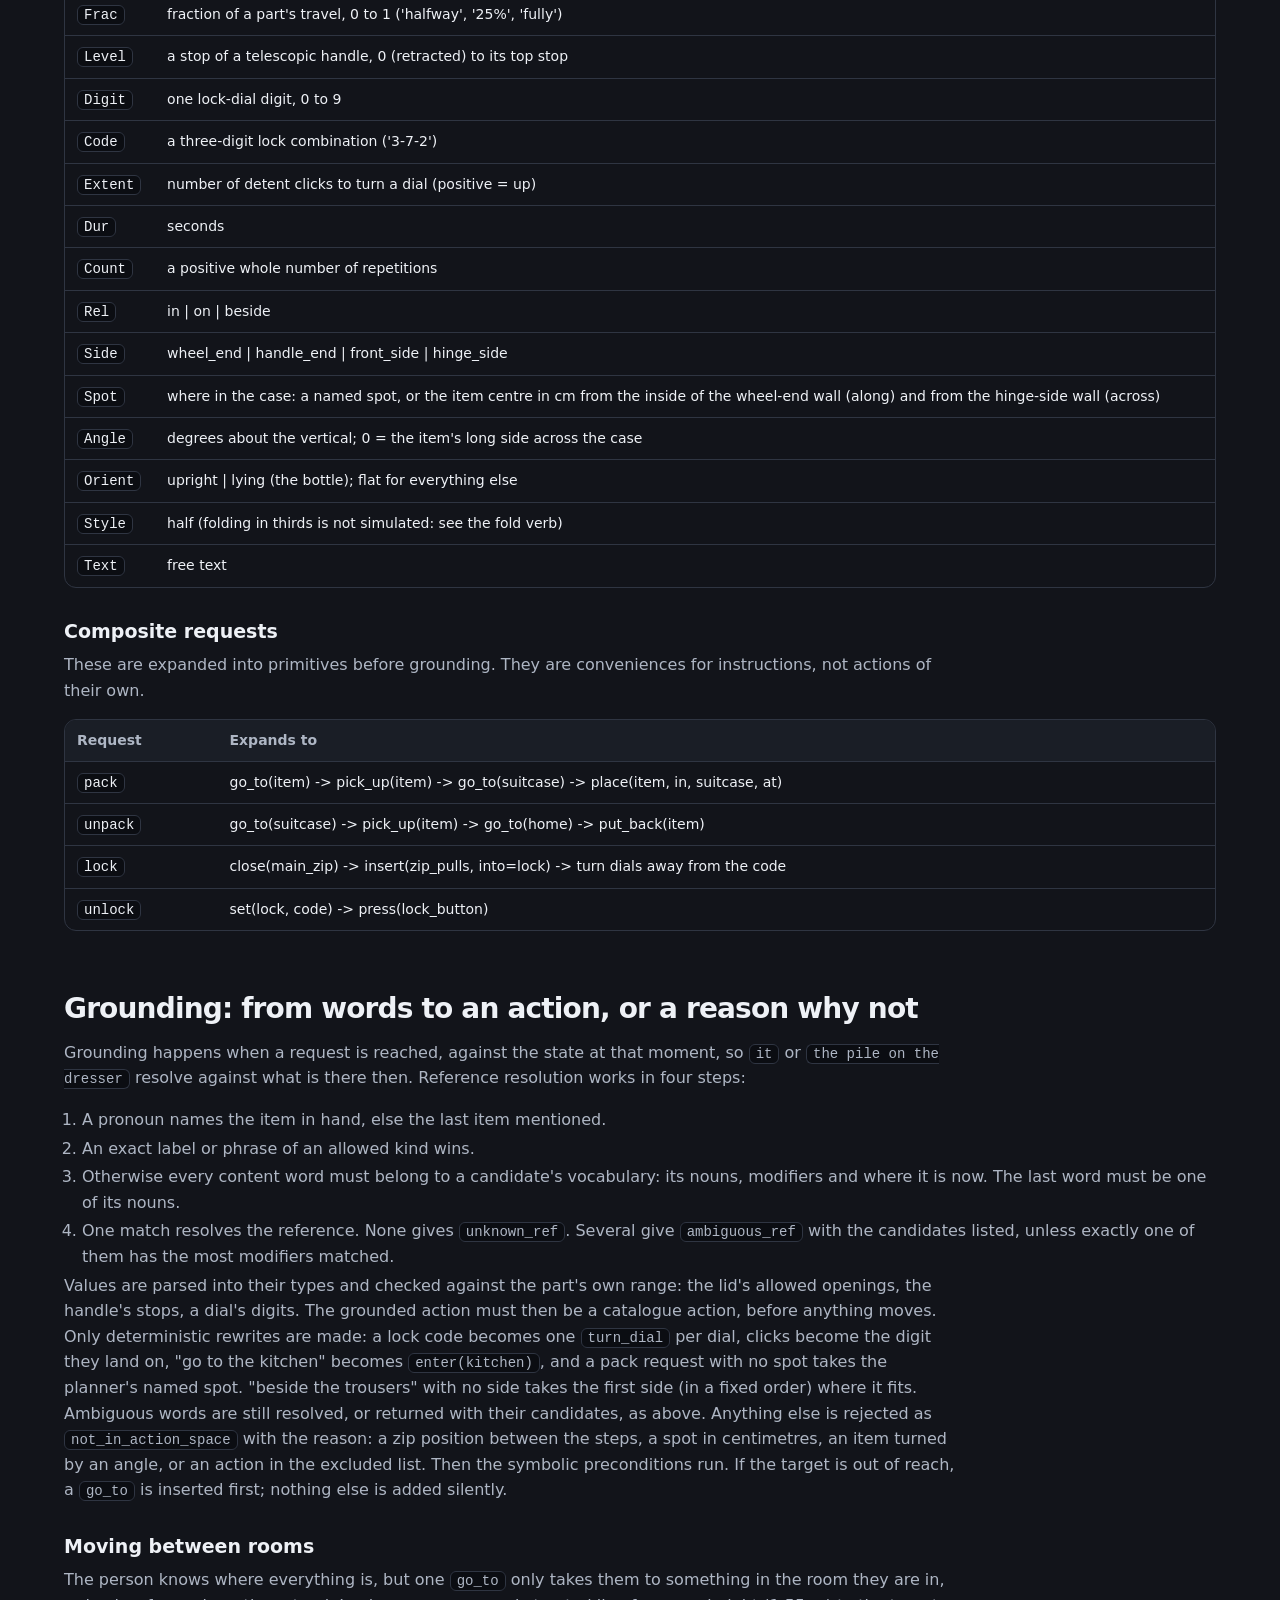
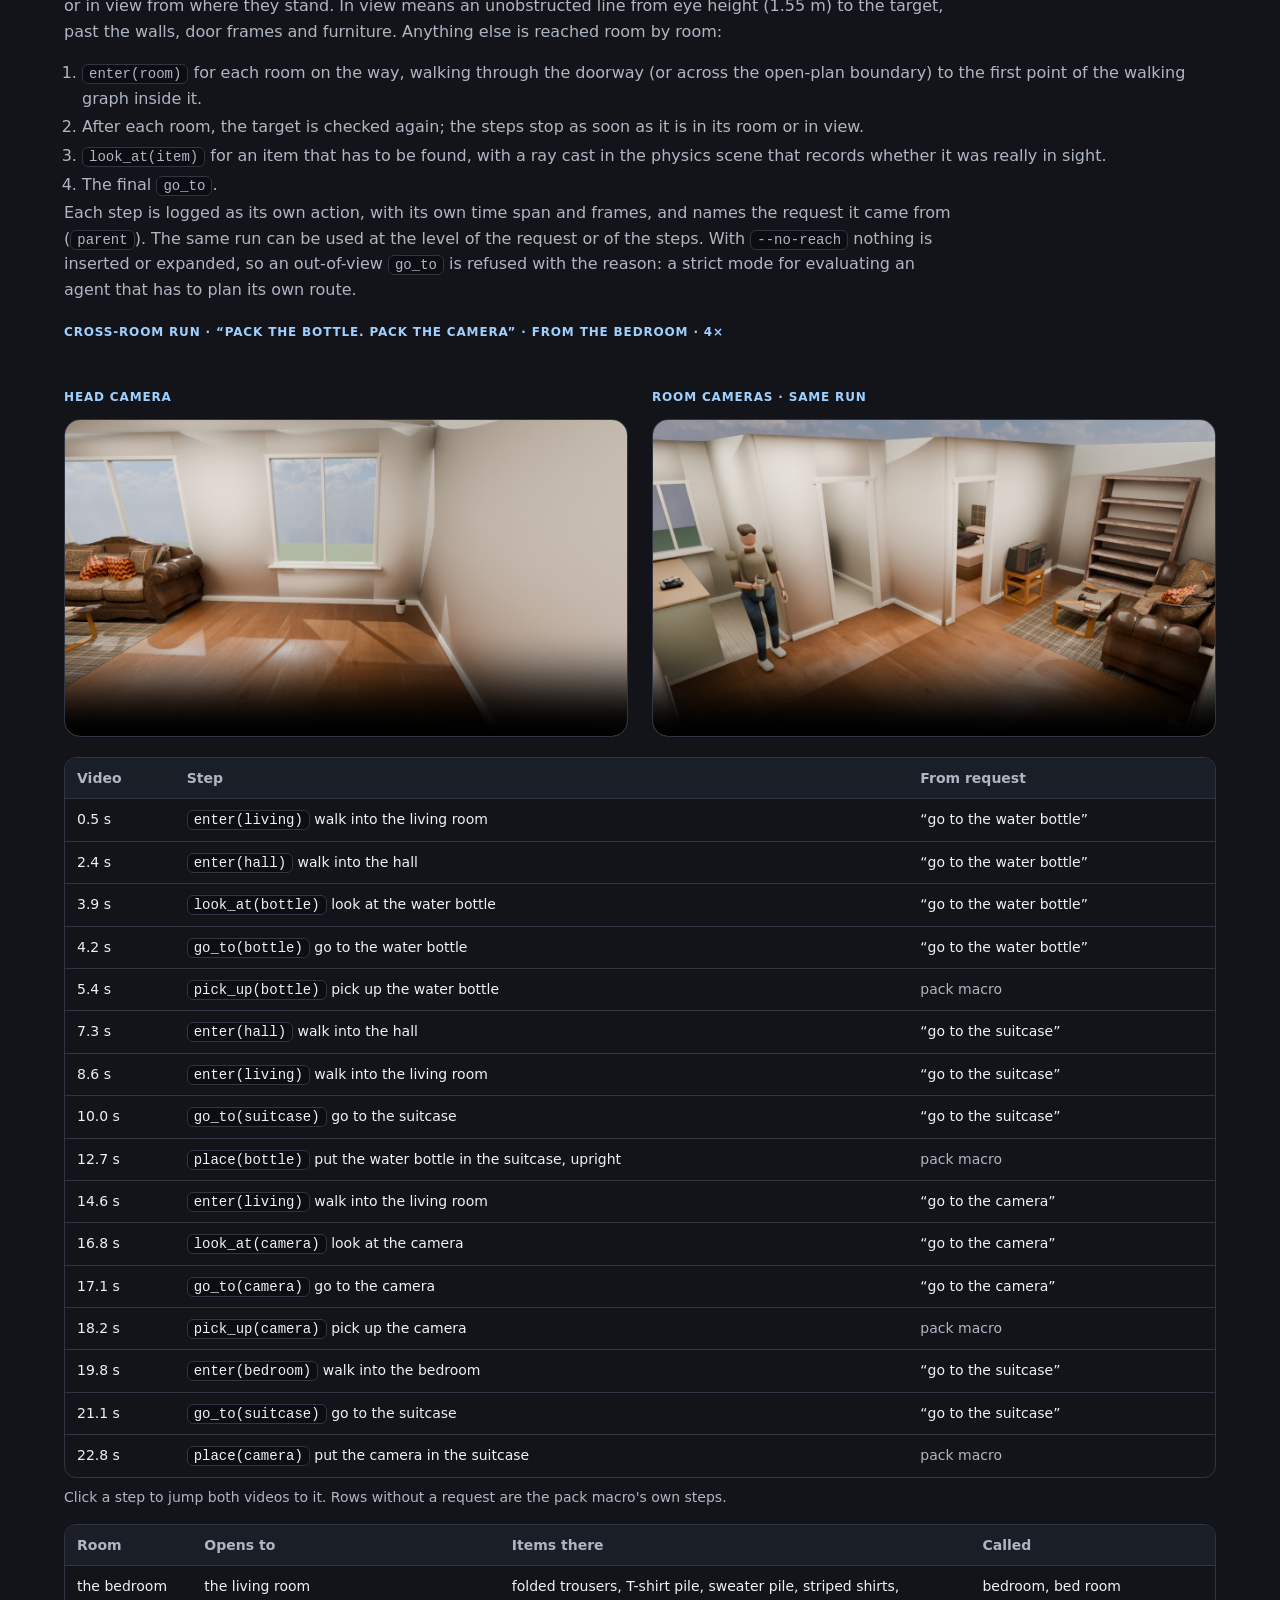
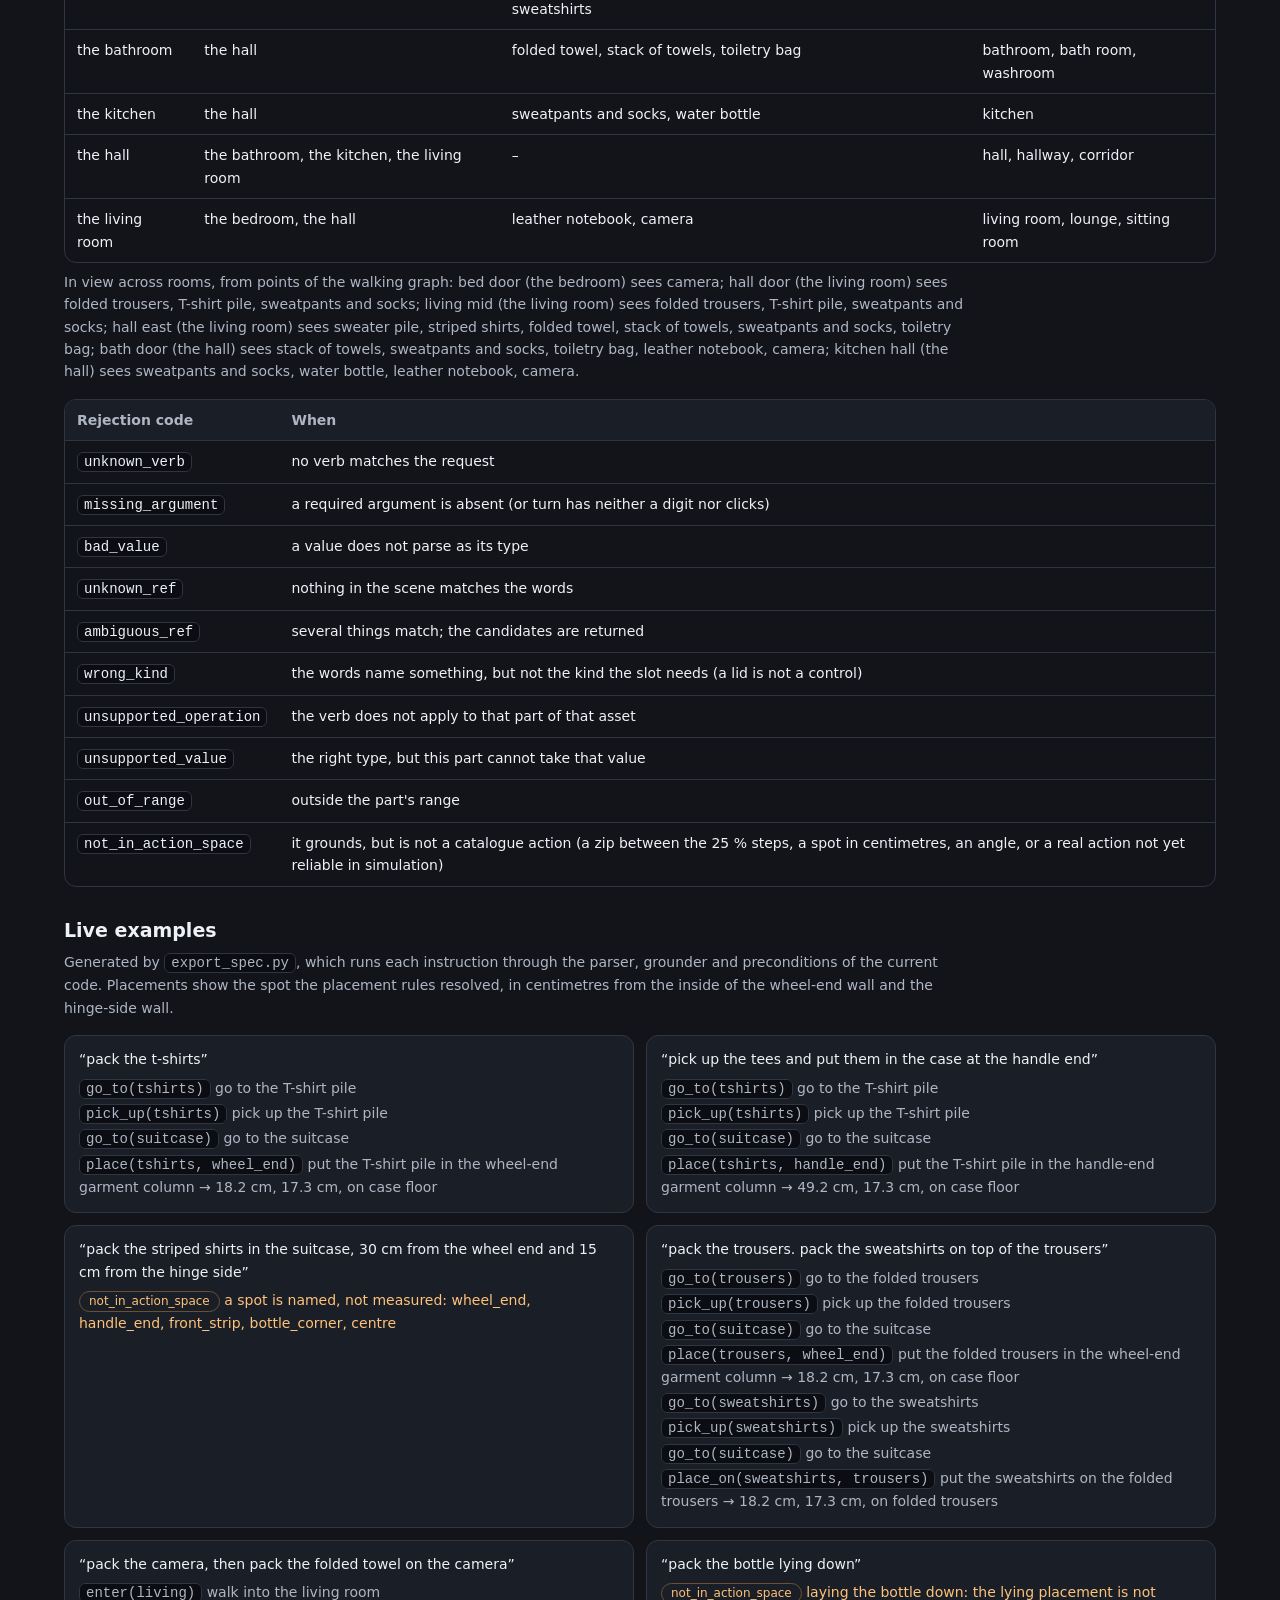
==== commit 25053e3a: "Updated action space to avoid failure" ====
--- a/index.html
+++ b/index.html
@@ -45,7 +45,7 @@
 <header><span class="wordmark">PACKING / SIMULATOR</span><nav><a href="#sim">How it works</a><a href="#actions">Actions</a><a href="#grounding">Grounding</a><a href="#suitcase">Suitcase</a><a href="#clips">Clips</a><a href="#events">Events</a><a href="#data">Data</a><a href="hands/index.html">Hand tests</a></nav></header>
 
 <h1>A packing simulator that generates new trajectories on demand.</h1>
-<p class="intro">A person packs a suitcase in a two-room apartment, driven either by a sampled case (a task, a persona and a private schedule of mistakes) or by instructions in plain language. Every request is grounded into a typed action, refused with a reason if it cannot be, and executed in a contact-only MuJoCo simulation with anatomical hands. That covers the case's zip, combination lock, strap buckle, telescopic handle and spinner wheels, and folding a towel. Each run is rendered and logged as training data.</p>
+<p class="intro">A person packs a suitcase in a five-room apartment, driven either by a sampled case (a task, a persona and a private schedule of mistakes) or by instructions in plain language. Every request is grounded into a typed action, refused with a reason if it cannot be, and executed in a contact-only MuJoCo simulation with anatomical hands. That covers the case's zip, combination lock, strap buckle, telescopic handle and spinner wheels, and folding a towel. Each run is rendered and logged as training data.</p>
 <div class="facts" id="facts"></div>
 
 <span class="tag">Reference trajectory · weekend away · one wrong pile picked up, then put back</span>
@@ -72,7 +72,18 @@
 <p>Success is a set of predicates, not a route, so any valid order passes: <code>packed(x)</code> for every listed item, <code>no_extra_items</code>, <code>bottle_upright</code>, <code>heavy_on_floor(x)</code>, <code>nothing_on(camera)</code>, <code>lid_closed</code>, <code>zipped</code>, <code>case_upright</code> and, for tasks that ask for it, <code>locked</code>.</p>
 
 <h2 id="actions">Action space</h2>
-<p>An action is a verb applied to typed arguments, <code>a = f(θ)</code>. No object, part, place, position or amount is an action of its own: <code>place(tshirts, in, suitcase, at=(30 cm, 15 cm))</code>, <code>set(trolley_handle, 2)</code> and <code>turn(dial_1, to=7)</code> are one verb each with arguments. Every verb below is executed in physics by contact. The steps column is the algorithm the engine runs to resolve and execute the action, and the check is how success is measured on the simulation, not assumed.</p>
+<p>The action space is a closed catalogue of <span id="catSize"></span> fully specified actions, such as <code>pick_up(trousers)</code>, <code>place_on(tshirts, trousers)</code>, <code>zip_to(50)</code>, <code>enter(hall)</code> or <code>turn_dial(dial_2, 7)</code>. Every action the simulator runs, from a sampled case or from an instruction, is one of these ids, and each record logs it. The catalogue holds what a person can really do with these things and what the simulation carries out. Anything real that is not yet reliable in simulation is left out, with the reason. The catalogue is built to leave no room for a malformed action:</p>
+<ol class="steps">
+<li><b>No free values.</b> Every argument comes from a finite list fixed by the scene: rooms, stations, items, the five named spots in the case, another packed item and a side of it, dial digits, handle stops, floor spots. A quantity a person really varies is taken in steps a person would use: the zip runs to 0, 25, 50, 75 or 100 % closed, either way. There are no coordinates, angles, durations or free text.</li>
+<li><b>No optional arguments or defaults.</b> An id is the whole action. <code>enter(room)</code> always ends at the same point of that room for a given starting place.</li>
+<li><b>One id, one skill, one effect.</b> No verb covers two parts (<code>open_lid</code>, <code>zip_to</code>), and no effect has two ids: a lock code is set dial by dial, and there is no separate set-code action.</li>
+<li><b>Real and reliable.</b> These real actions are left out for now: <span id="excluded"></span>.</li>
+<li><b>The legal actions are listed.</b> At any moment the simulator lists the ids whose preconditions hold now: hands free, lid open, same room or in view for <code>go_to</code>, a neighbouring room for <code>enter</code>. An agent that chooses from that list cannot make a grounding or precondition error. Only the physical outcome can still fail, and that is measured.</li>
+</ol>
+<div class="tablewrap"><table id="catTable"><thead><tr><th>Group</th><th>Action</th><th>Count</th><th>Arguments drawn from</th><th>Does</th></tr></thead><tbody></tbody></table></div>
+<p class="note" id="legalNote"></p>
+<h3>How each action is executed</h3>
+<p>Each catalogue action runs one verb in physics, by contact. The steps column is the algorithm the engine runs, and the check is how success is measured on the simulation, not assumed. The signatures are the general form the grounder reads from language; only their catalogue instances are run.</p>
 <div class="tablewrap"><table id="verbTable"><thead><tr><th>Group</th><th>Verb and signature</th><th>Refers to</th><th>How it is resolved and executed</th><th>Physical check</th><th>Effect</th></tr></thead><tbody></tbody></table></div>
 <h3>Argument types</h3>
 <div class="tablewrap"><table id="typeTable"><thead><tr><th>Type</th><th>Meaning and accepted values</th></tr></thead><tbody></tbody></table></div>
@@ -88,7 +99,7 @@
 <li>Otherwise every content word must belong to a candidate's vocabulary: its nouns, modifiers and where it is now. The last word must be one of its nouns.</li>
 <li>One match resolves the reference. None gives <code>unknown_ref</code>. Several give <code>ambiguous_ref</code> with the candidates listed, unless exactly one of them has the most modifiers matched.</li>
 </ol>
-<p>Values are parsed into their types and checked against the part's own range: the lid's allowed openings, the handle's stops, a dial's digits. Then the symbolic preconditions run. If the target is out of reach, a <code>go_to</code> is inserted first; nothing else is added silently.</p>
+<p>Values are parsed into their types and checked against the part's own range: the lid's allowed openings, the handle's stops, a dial's digits. The grounded action must then be a catalogue action, before anything moves. Only deterministic rewrites are made: a lock code becomes one <code>turn_dial</code> per dial, clicks become the digit they land on, "go to the kitchen" becomes <code>enter(kitchen)</code>, and a pack request with no spot takes the planner's named spot. "beside the trousers" with no side takes the first side (in a fixed order) where it fits. Ambiguous words are still resolved, or returned with their candidates, as above. Anything else is rejected as <code>not_in_action_space</code> with the reason: a zip position between the steps, a spot in centimetres, an item turned by an angle, or an action in the excluded list. Then the symbolic preconditions run. If the target is out of reach, a <code>go_to</code> is inserted first; nothing else is added silently.</p>
 <h3>Moving between rooms</h3>
 <p>The person knows where everything is, but one <code>go_to</code> only takes them to something in the room they are in, or in view from where they stand. In view means an unobstructed line from eye height (1.55 m) to the target, past the walls, door frames and furniture. Anything else is reached room by room:</p>
 <ol class="steps">
@@ -162,7 +173,7 @@
 python packing/render_all.py runs/0012 --samples 48     # head and room cameras, encoded</pre>
 <p>Each trajectory folder holds <code>case.json</code> (task, persona, private schedule), <code>actions.json</code> (one record per action: text, label of nominal, error, recovery, question or plan change, event id, start and end time and frame, feedback, symbolic state after), <code>goals.json</code>, <code>frames.json</code> (every body pose at 25 Hz), <code>events.json</code> (lift, placement, lid and zip checks), <code>validation.json</code> and the videos.</p>
 <h3>Sampled trajectories</h3>
-<p>Six cases sampled with <code>generate.py --seed N</code> and run in physics with the published code. A trajectory that fails any check is rejected, not kept as data. Three of the six pass every check. Two complete with every goal met but are rejected because the avatar's arm cannot follow the hand while it opens the lid. One fails standing the case up. Failed actions are first rewound and retried with small variations (see limitations). Each row links to its records.</p>
+<p>Eight cases sampled with <code>generate.py --seed N</code> (the last with <code>--task work_trip</code>) and run in physics with the published code, cross-room walks taken room by room. A trajectory that fails any check is rejected, not kept as data. Four of the eight pass every check. Two fail reopening the lid after closing it too early: the hand hooks the edge but the lid does not lift (the same failure on the code before room-by-room navigation). One fails closing the lid (6° short), and one fails when a shirt does not land where it was placed. Failed actions are first rewound and retried with small variations (see limitations). Each row links to its records.</p>
 <div class="tablewrap"><table id="sampleTable"><thead><tr><th>Case</th><th>Task · persona</th><th>Events (self-recovery)</th><th>Actions (error / recovery)</th><th>Simulated</th><th>Goals</th><th>Checks</th></tr></thead><tbody></tbody></table></div>
 <h3>Reference trajectory, action by action</h3>
 <div class="tablewrap"><table class="timeline" id="timeline"><thead><tr><th>Time</th><th>Label</th><th>Action</th><th>Frames</th></tr></thead><tbody></tbody></table></div>
@@ -206,7 +217,7 @@
   tb=$('macroTable').tBodies[0];Object.entries(A.macros).forEach(([k,v])=>row(tb,[`<code>${k}</code>`,esc(v)]));
   const codes={unknown_verb:'no verb matches the request',missing_argument:'a required argument is absent (or turn has neither a digit nor clicks)',bad_value:'a value does not parse as its type',
     unknown_ref:'nothing in the scene matches the words',ambiguous_ref:'several things match; the candidates are returned',wrong_kind:'the words name something, but not the kind the slot needs (a lid is not a control)',
-    unsupported_operation:'the verb does not apply to that part of that asset',unsupported_value:'the right type, but this part cannot take that value',out_of_range:'outside the part\'s range'};
+    unsupported_operation:'the verb does not apply to that part of that asset',unsupported_value:'the right type, but this part cannot take that value',out_of_range:'outside the part\'s range',not_in_action_space:'it grounds, but is not a catalogue action (a zip between the 25 % steps, a spot in centimetres, an angle, or a real action not yet reliable in simulation)'};
   tb=$('codeTable').tBodies[0];A.rejection_codes.forEach(c=>row(tb,[`<code>${c}</code>`,esc(codes[c]||'')]));
   const ex=$('examples');s.examples.forEach(e=>{const d=document.createElement('div');d.className='example';
     d.innerHTML=`<div class="say">“${esc(e.text)}”${e.cloth?' <span class="pill">scene with the towel</span>':''}${e.strict?' <span class="pill">strict: nothing inserted</span>':''}</div>`+e.result.map(r=>{
@@ -214,8 +225,13 @@
       if(r.kind==='refused')return `<div class="res rej"><span class="pill error">refused</span> <code>${esc(r.action.verb)}</code> ${esc(r.action.text)}: ${esc(r.feedback)}</div>`;
       const rs=r.action.resolved?` <span class="note">→ ${r.action.resolved.from_wheel_end_cm} cm, ${r.action.resolved.from_hinge_side_cm} cm, on ${esc(r.action.resolved.rests_on.join(', '))}</span>`:'';
       const args=Object.entries(r.action.args||{}).map(([k,v])=>k+'='+(Array.isArray(v)?'('+v.map(x=>typeof x==='number'?x.toFixed(3):x).join(', ')+')':v)).join(', ');
-      return `<div class="res"><code>${r.action.verb}(${esc([r.action.target,args].filter(x=>x).join(', '))})</code> ${esc(r.action.text)}${rs}</div>`;}).join('');
+      return `<div class="res"><code>${esc(r.action.id||r.action.verb)}</code> ${esc(r.action.text)}${rs}</div>`;}).join('');
     ex.appendChild(d);});
+  if(s.catalogue){const C=s.catalogue;$('catSize').textContent=C.size;$('excluded').textContent=Object.entries(C.excluded).map(([k,v])=>k+' ('+v+')').join('; ');tb=$('catTable').tBodies[0];
+    C.templates.forEach(t=>{const pos=[];t.ids.forEach(i=>{const m=i.match(/\((.*)\)/);if(m)m[1].split(', ').forEach((v,k)=>{(pos[k]=pos[k]||[]).includes(v)||pos[k].push(v);});});
+      const shown=pos.map(v=>v.length>6?`${v.length}: ${v.slice(0,4).join(', ')} …`:v.join(', ')).map(x=>'{'+x+'}').join(' × ');
+      row(tb,[t.group,`<code>${esc(t.ids[0].split('(')[0])}${t.ids[0].includes('(')?'(…)':''}</code>`,t.count,esc(shown||'–'),esc(t.example)]);});
+    $('legalNote').innerHTML=`Legal at the start of the weekend trip (standing at the open case in the bedroom), ${C.legal_at_start.length} of ${C.size}: `+C.legal_at_start.map(i=>'<code>'+esc(i)+'</code>').join(' ')+'.';}
   if(s.rooms){tb=$('roomTable').tBodies[0];s.rooms.rooms.forEach(r=>row(tb,[esc(r.label),esc(r.opens_to.join(', ')),esc(r.items.join(', ')||'–'),esc(r.words.join(', '))]));
     $('viewNote').textContent='In view across rooms, from points of the walking graph: '+s.rooms.in_view.map(v=>`${v.point.replace(/_/g,' ')} (${v.room}) sees ${v.sees.join(', ')}`).join('; ')+'.';}
   const parts=A.assets.suitcase.parts;
@@ -229,7 +245,7 @@
   row(tb,[esc(s.cloth.label)+' <span class="pill">cloth</span>','flex sheet',esc(st[s.cloth.station].label),s.cloth.size_cm.join(' × '),s.cloth.mass_kg+' kg','towel, beach, loose',`simulated cloth, ${s.cloth.vertices.join(' × ')} vertices`]);
   tb=$('familyTable').tBodies[0];Object.entries(s.families).forEach(([k,f])=>row(tb,[`<code>${k}</code>`,esc(f.pick),esc(f.place),f.hands,f.stackable?'yes':'no',s.items.filter(i=>i.family===k).map(i=>esc(i.label)).join(', ')]));
   const P=s.placement;
-  $('placeNote').textContent=`A place request resolves to a pose in the case: a named spot, a measured centre, on top of a packed item, or beside one. The pose is checked on a ${P.grid_mm} mm height map of what is already packed. A relation or a named spot is approximate: the nearest pose within 8 cm that passes is used. A measured spot is taken as given, or rejected.`;
+  $('placeNote').textContent=`A place action names one of the five spots below, or another packed item to go on top of or beside (on a named side). The item's turn is fixed by its kind: the squeezed side along the case length, the bottle upright. The pose is checked on a ${P.grid_mm} mm height map of what is already packed. A spot or relation is approximate: the nearest pose within 8 cm that passes is used, or the action is not legal. Measured centres are read by the layout code but are not actions.`;
   [`inside the liner walls`,
    `resting on the highest surface under it, with at least ${Math.round(P.support_fraction*100)}% of its footprint and its centre within ${P.support_tol_mm} mm of that height; nothing fragile or unstackable underneath`,
    `its top at least ${P.headroom_mm} mm below the closed lid's liner`,
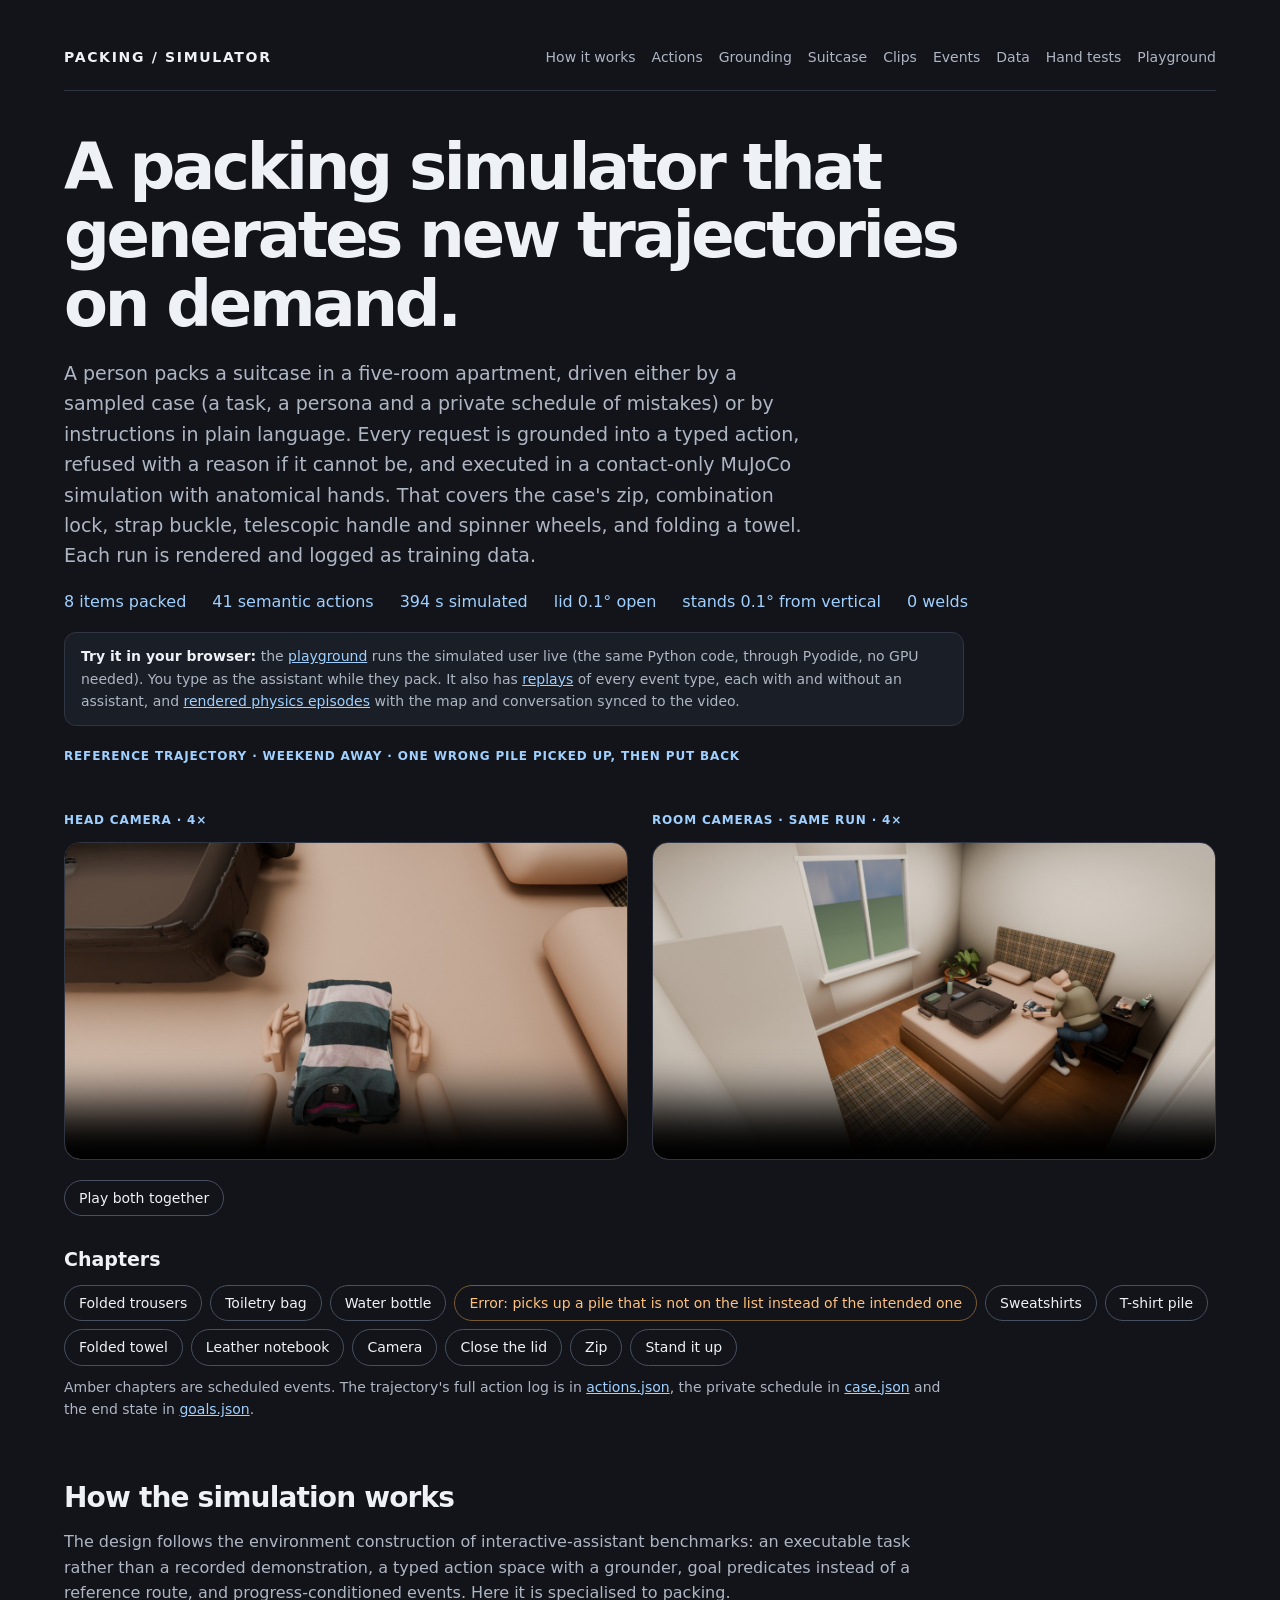
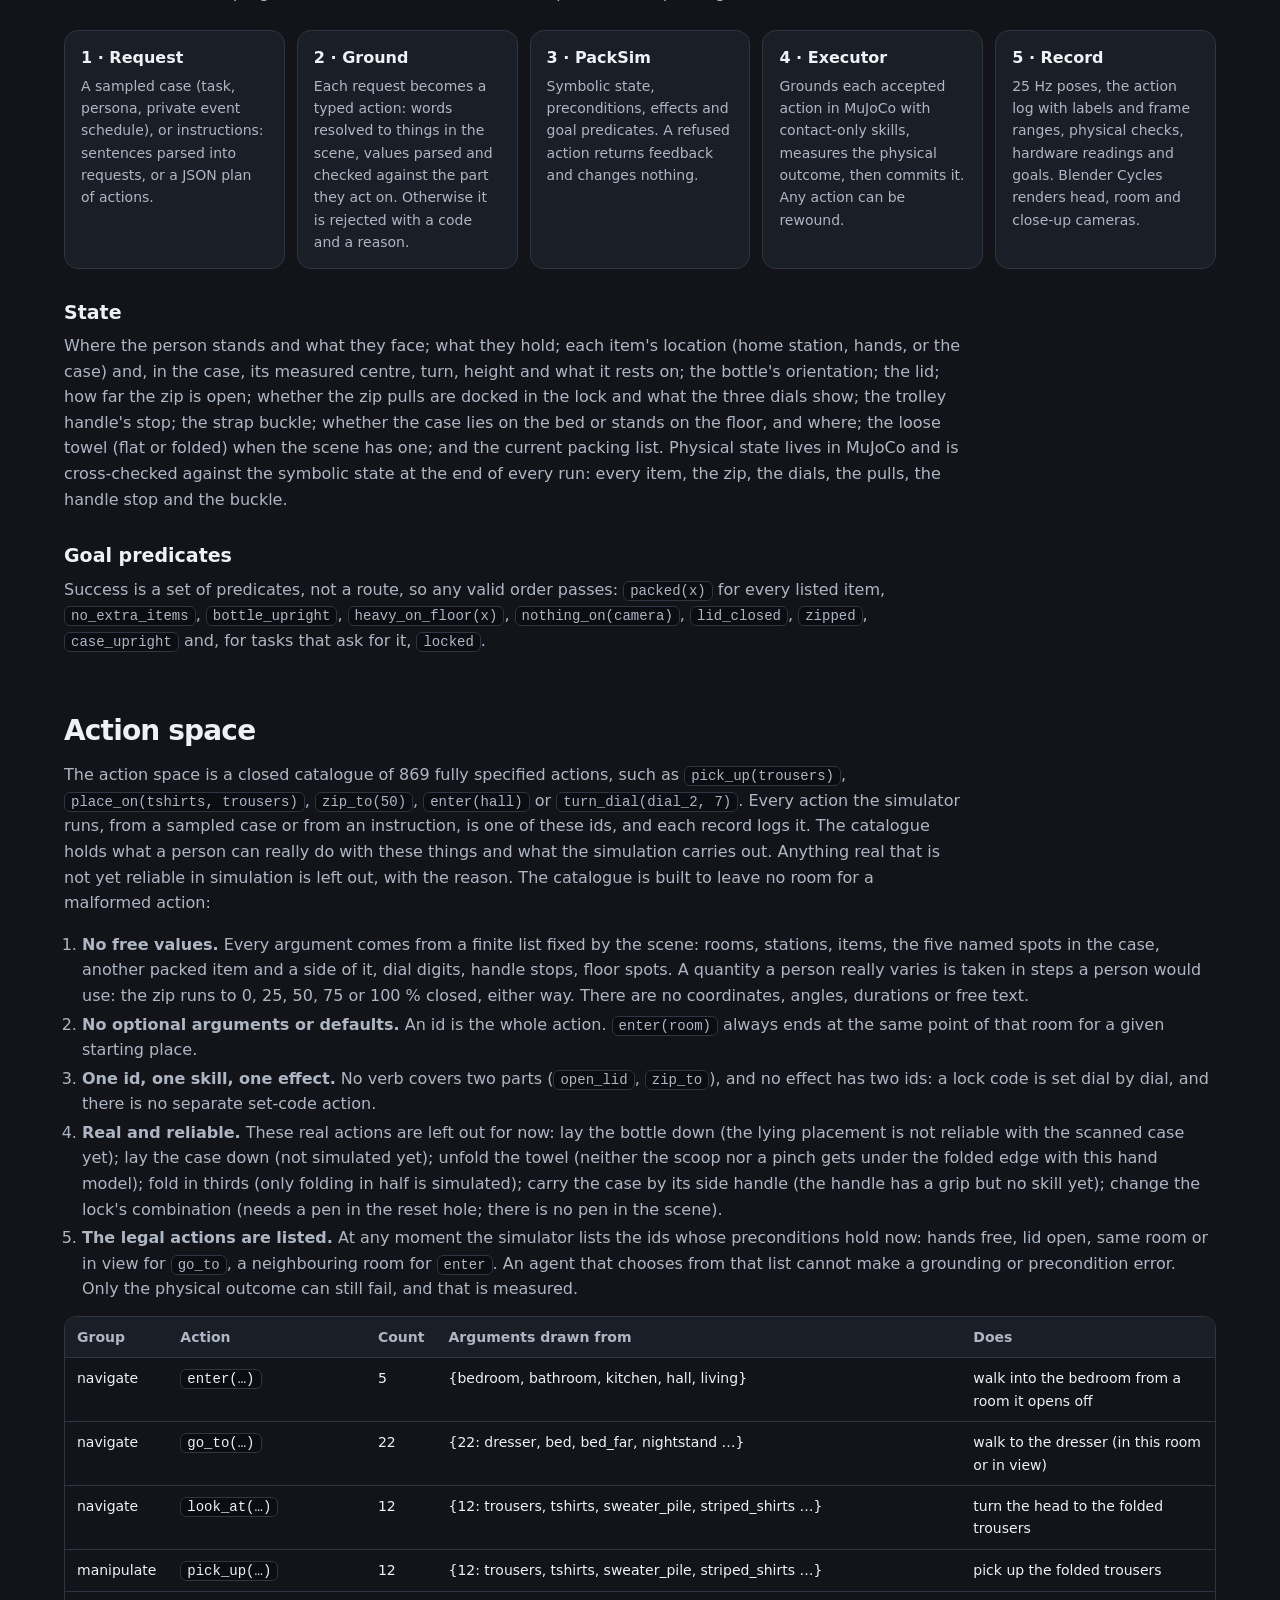
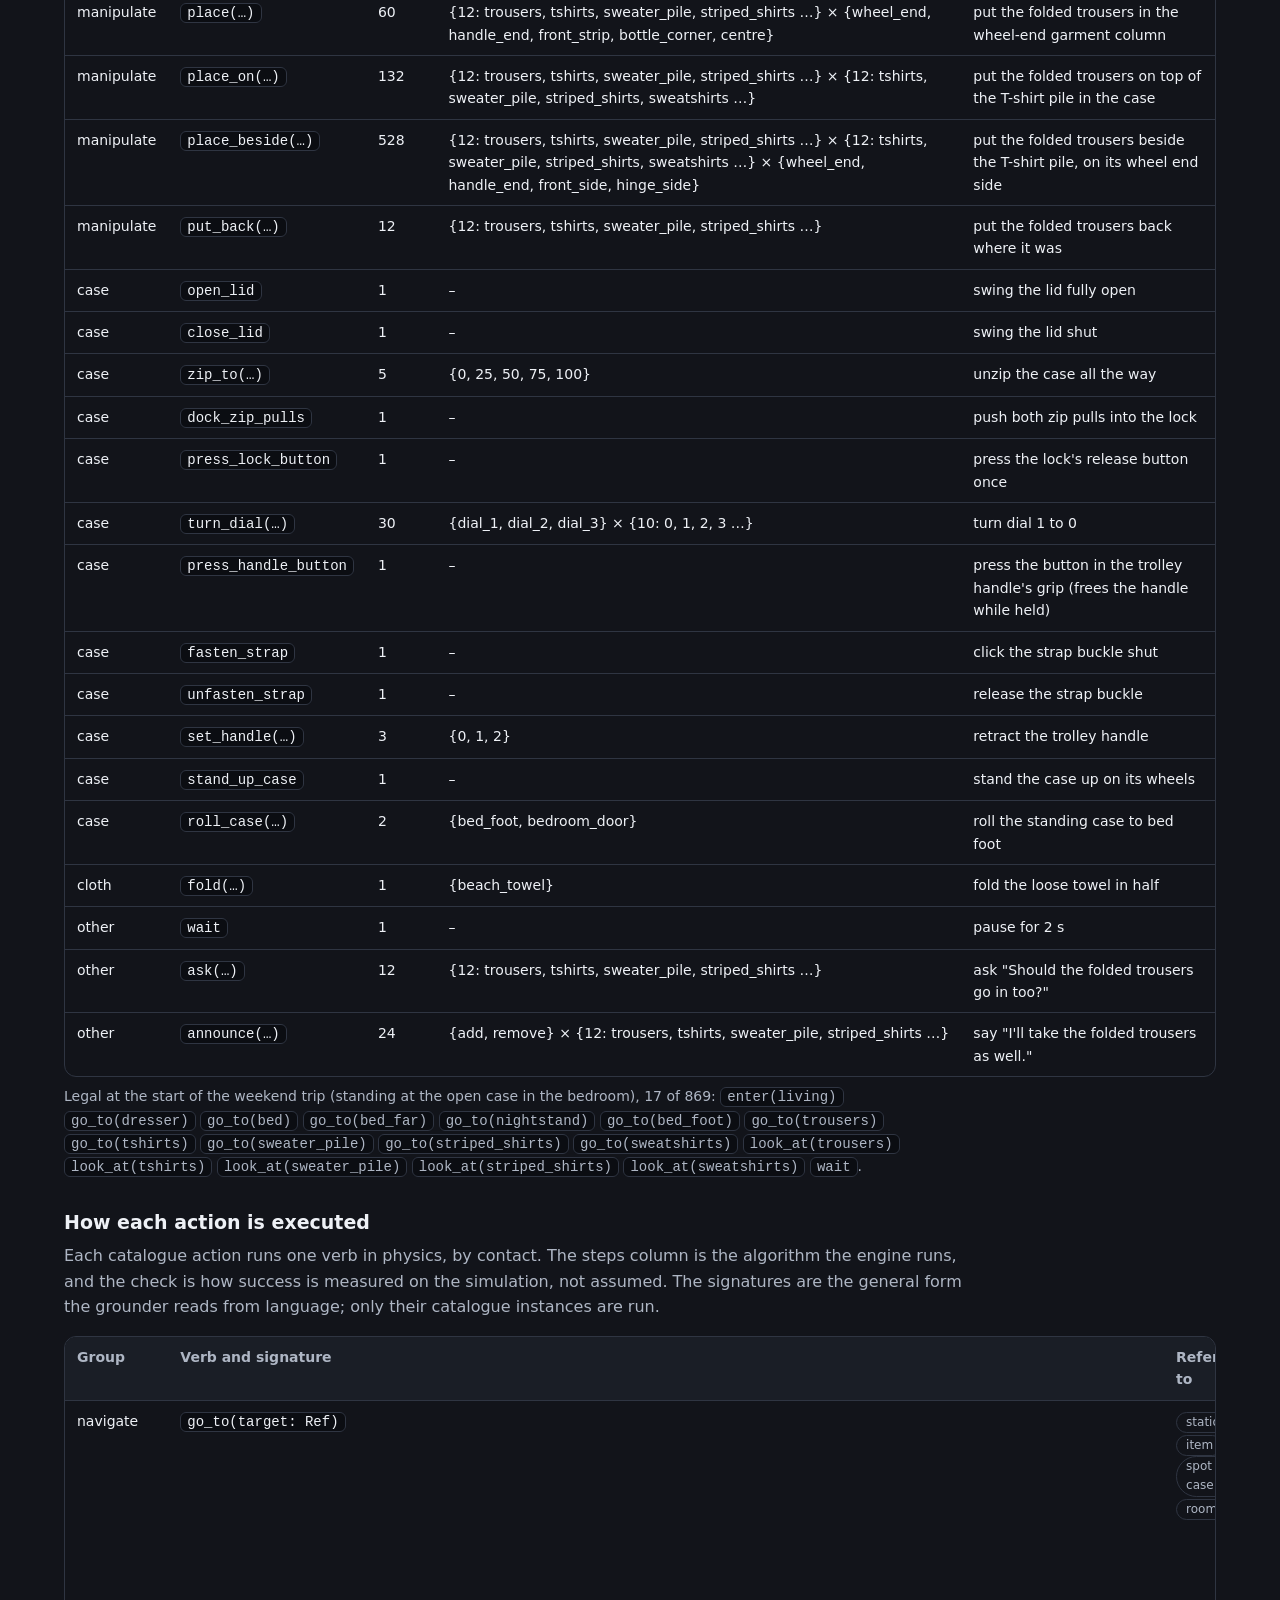
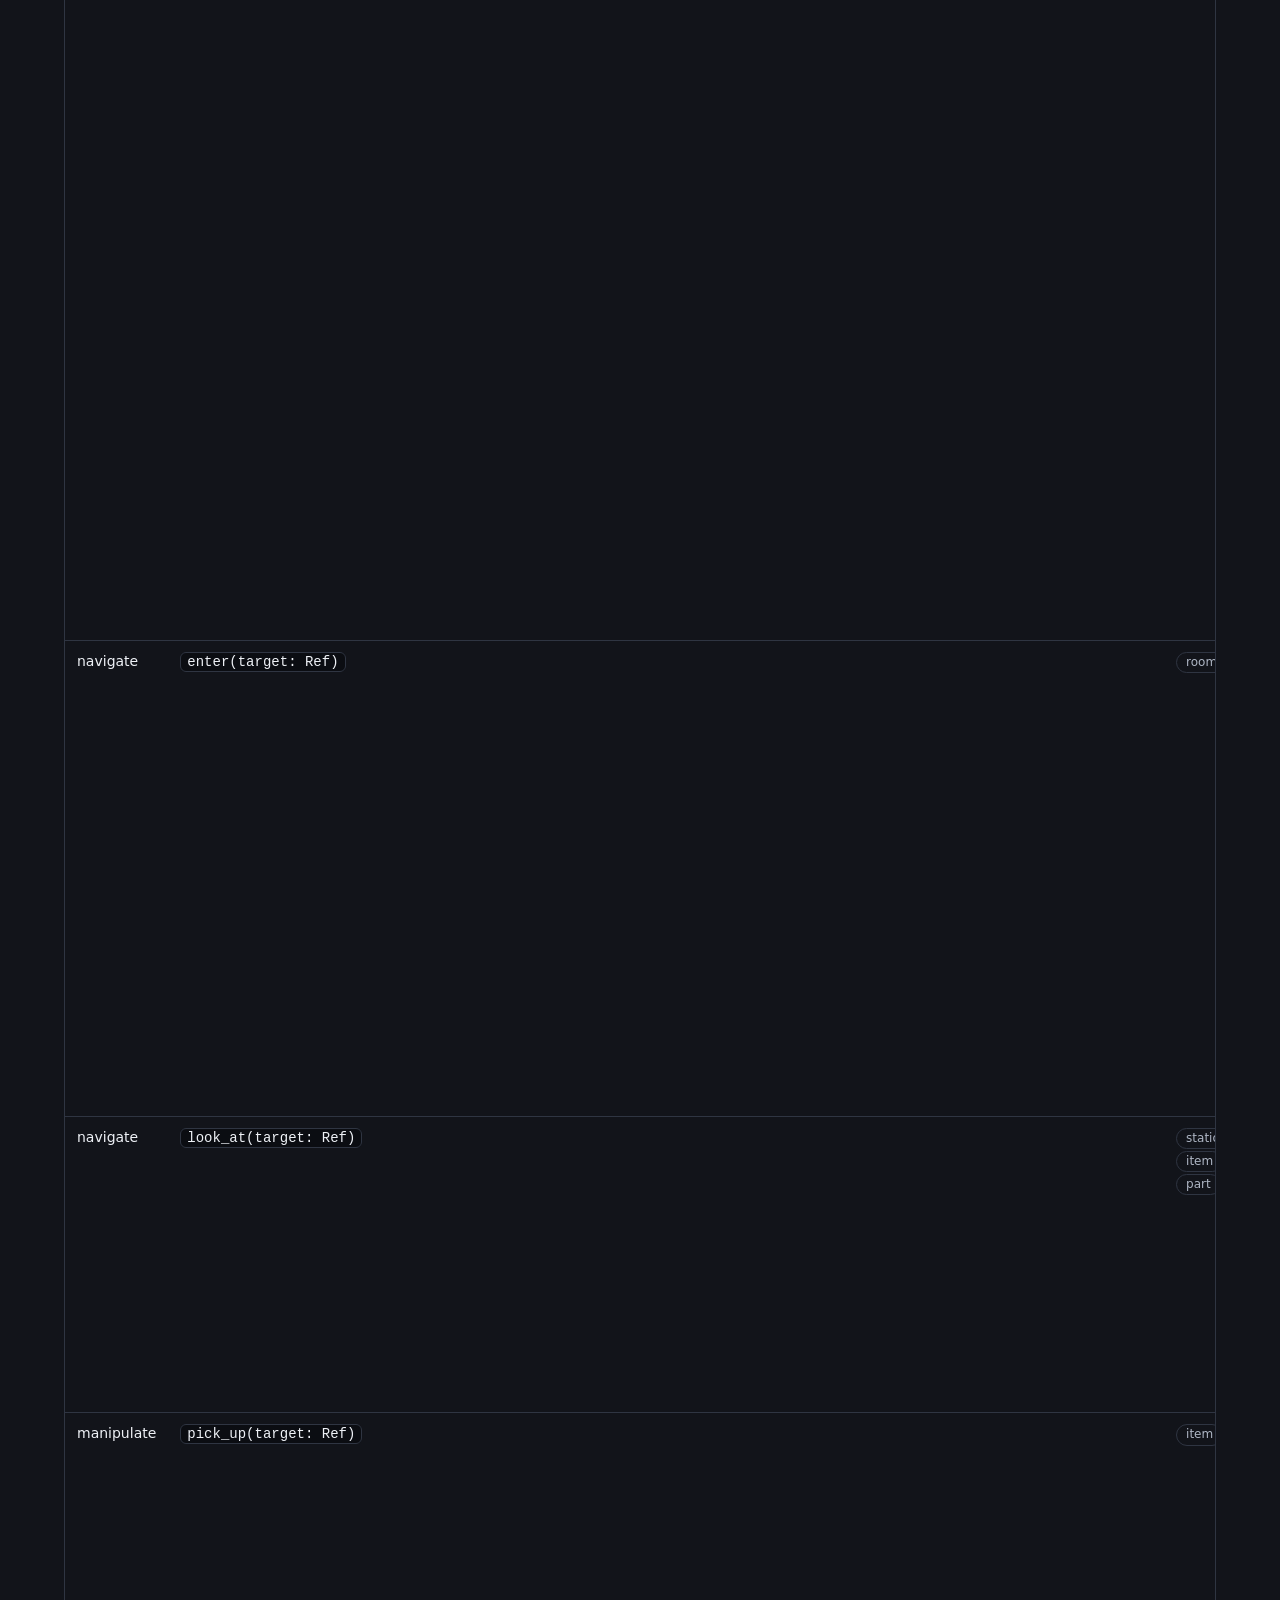
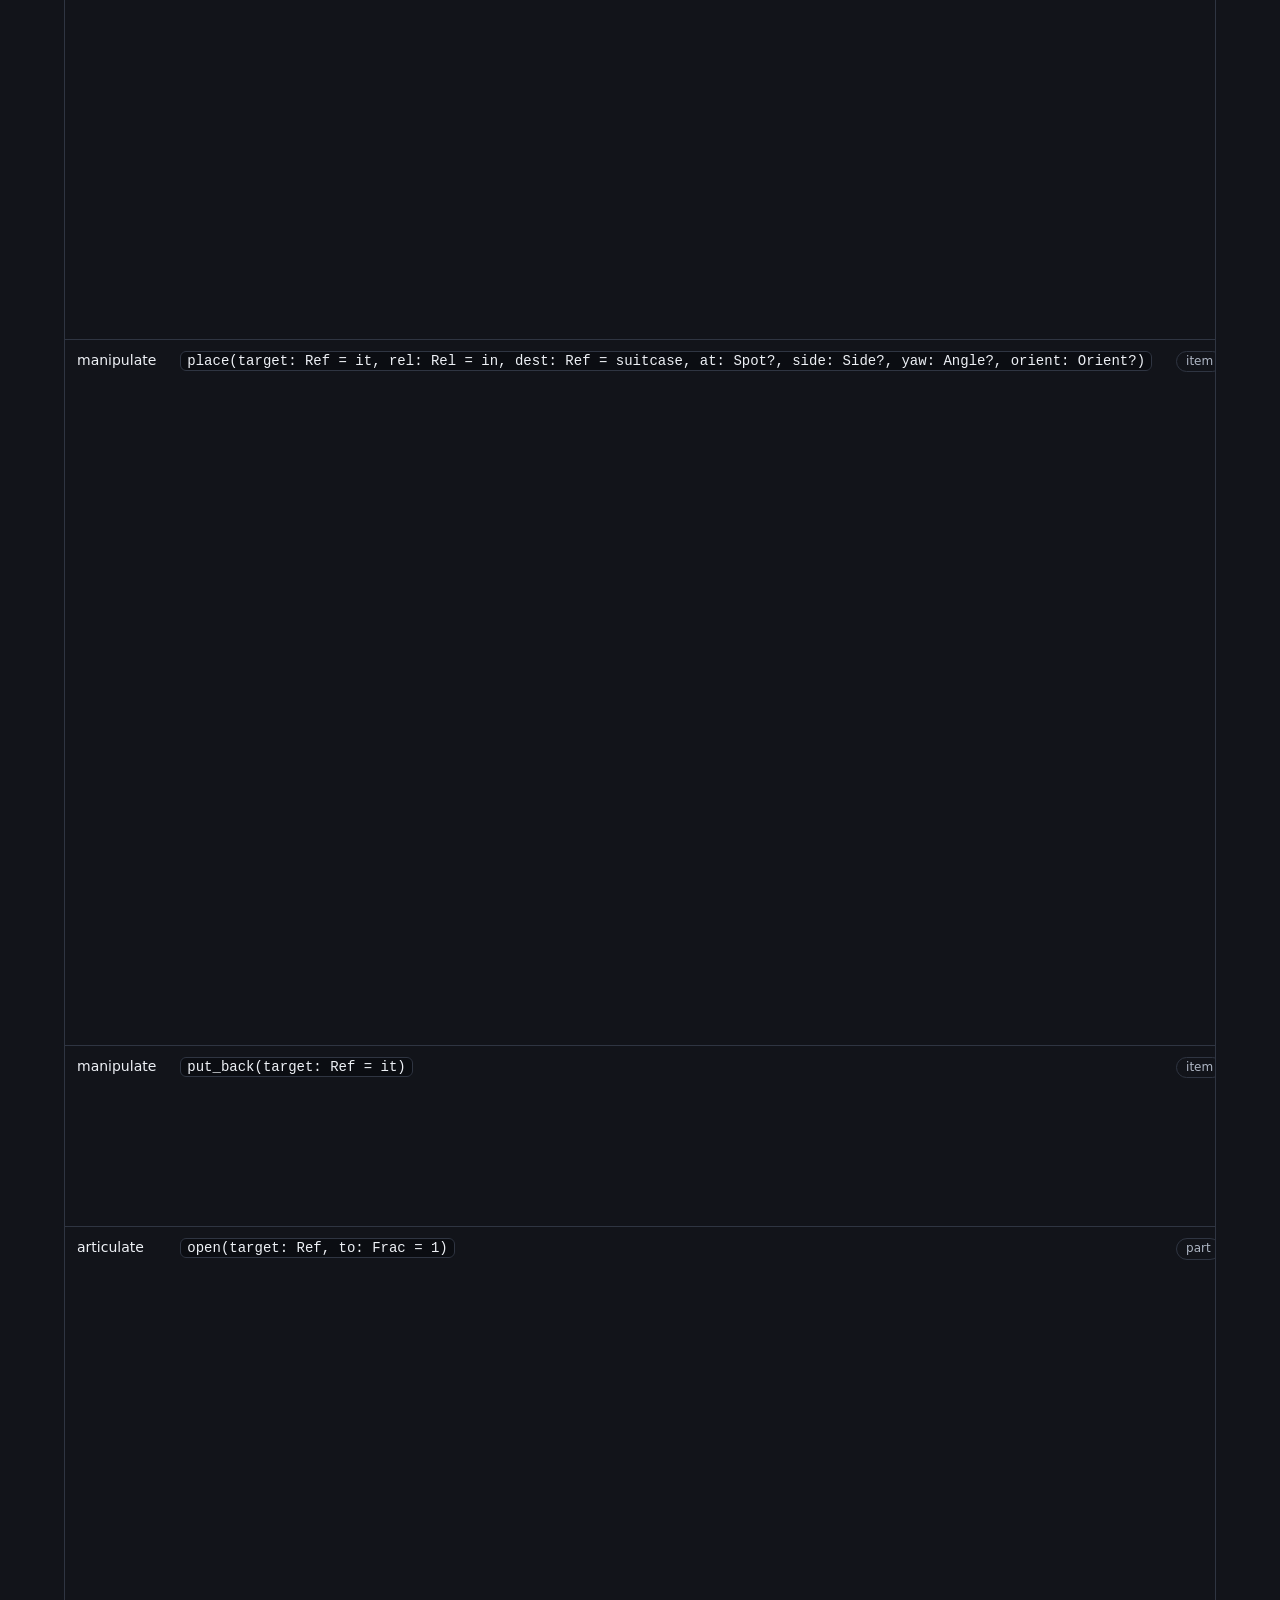
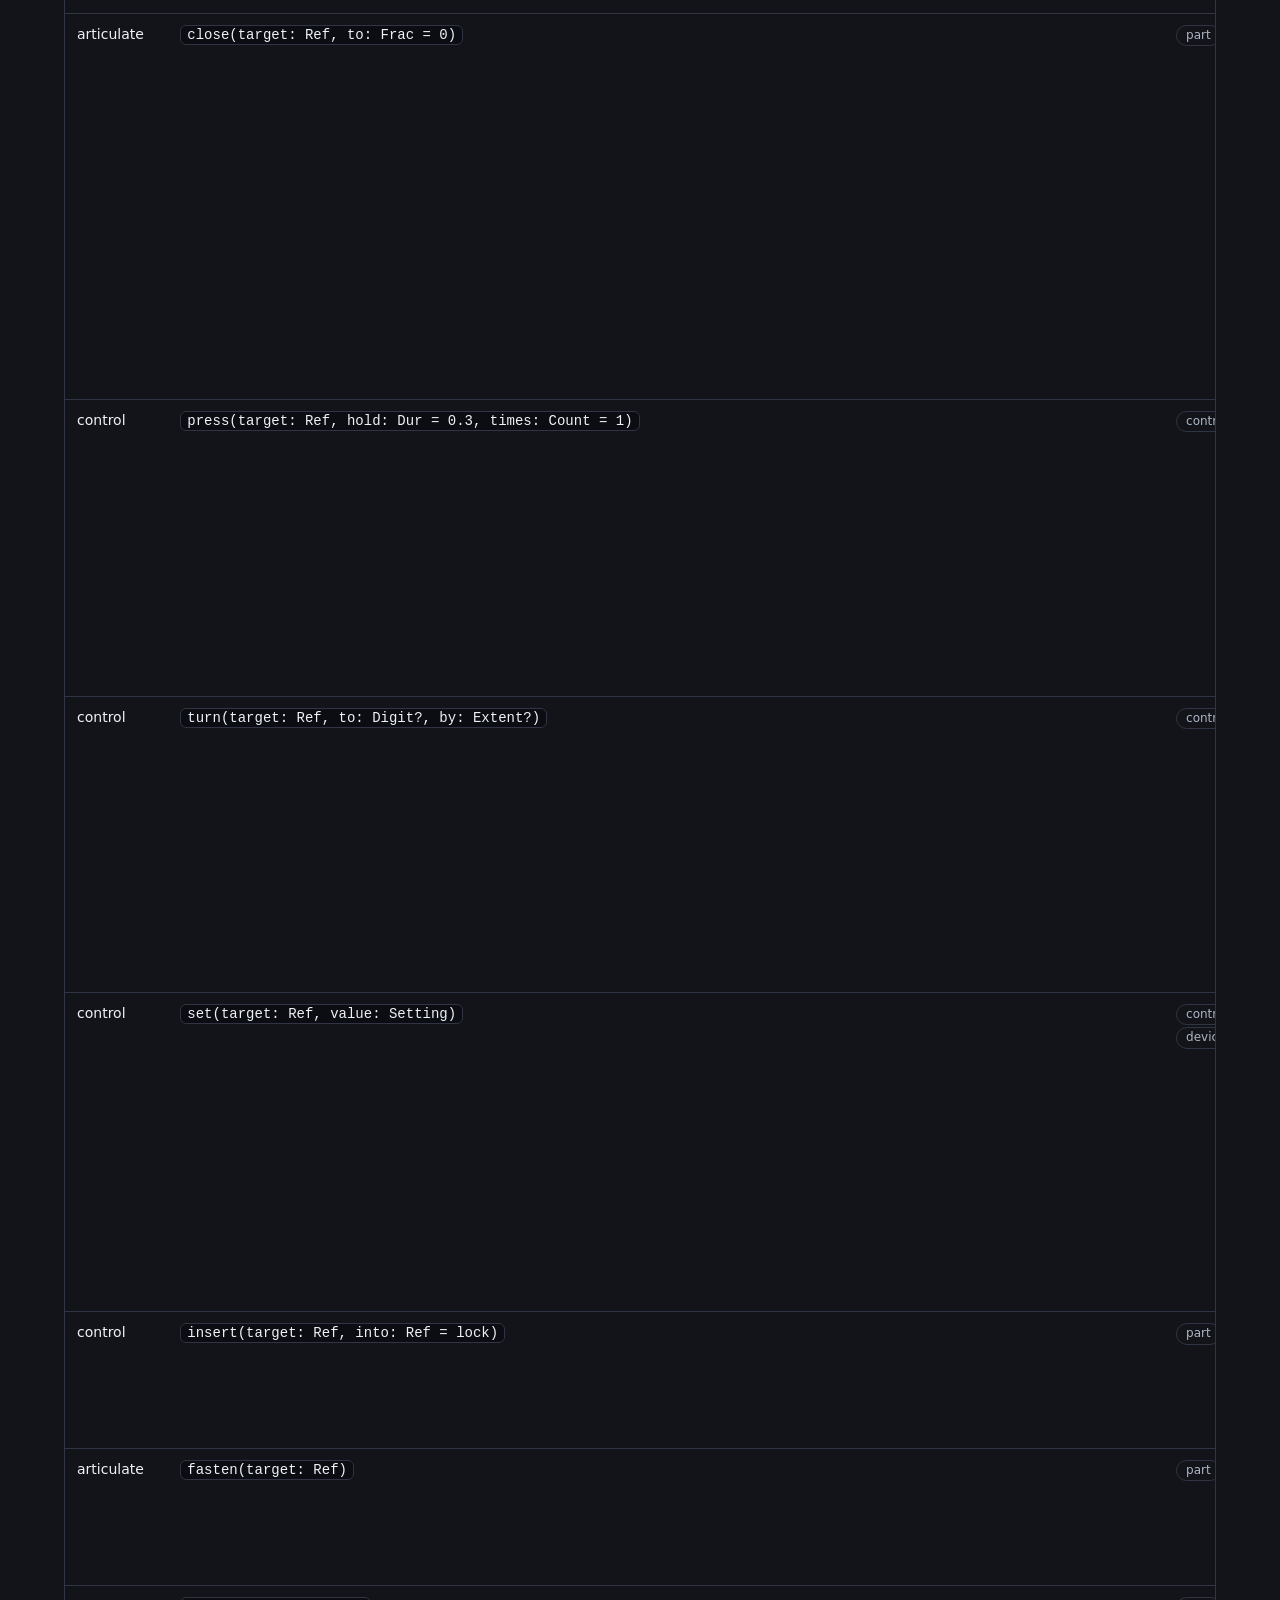
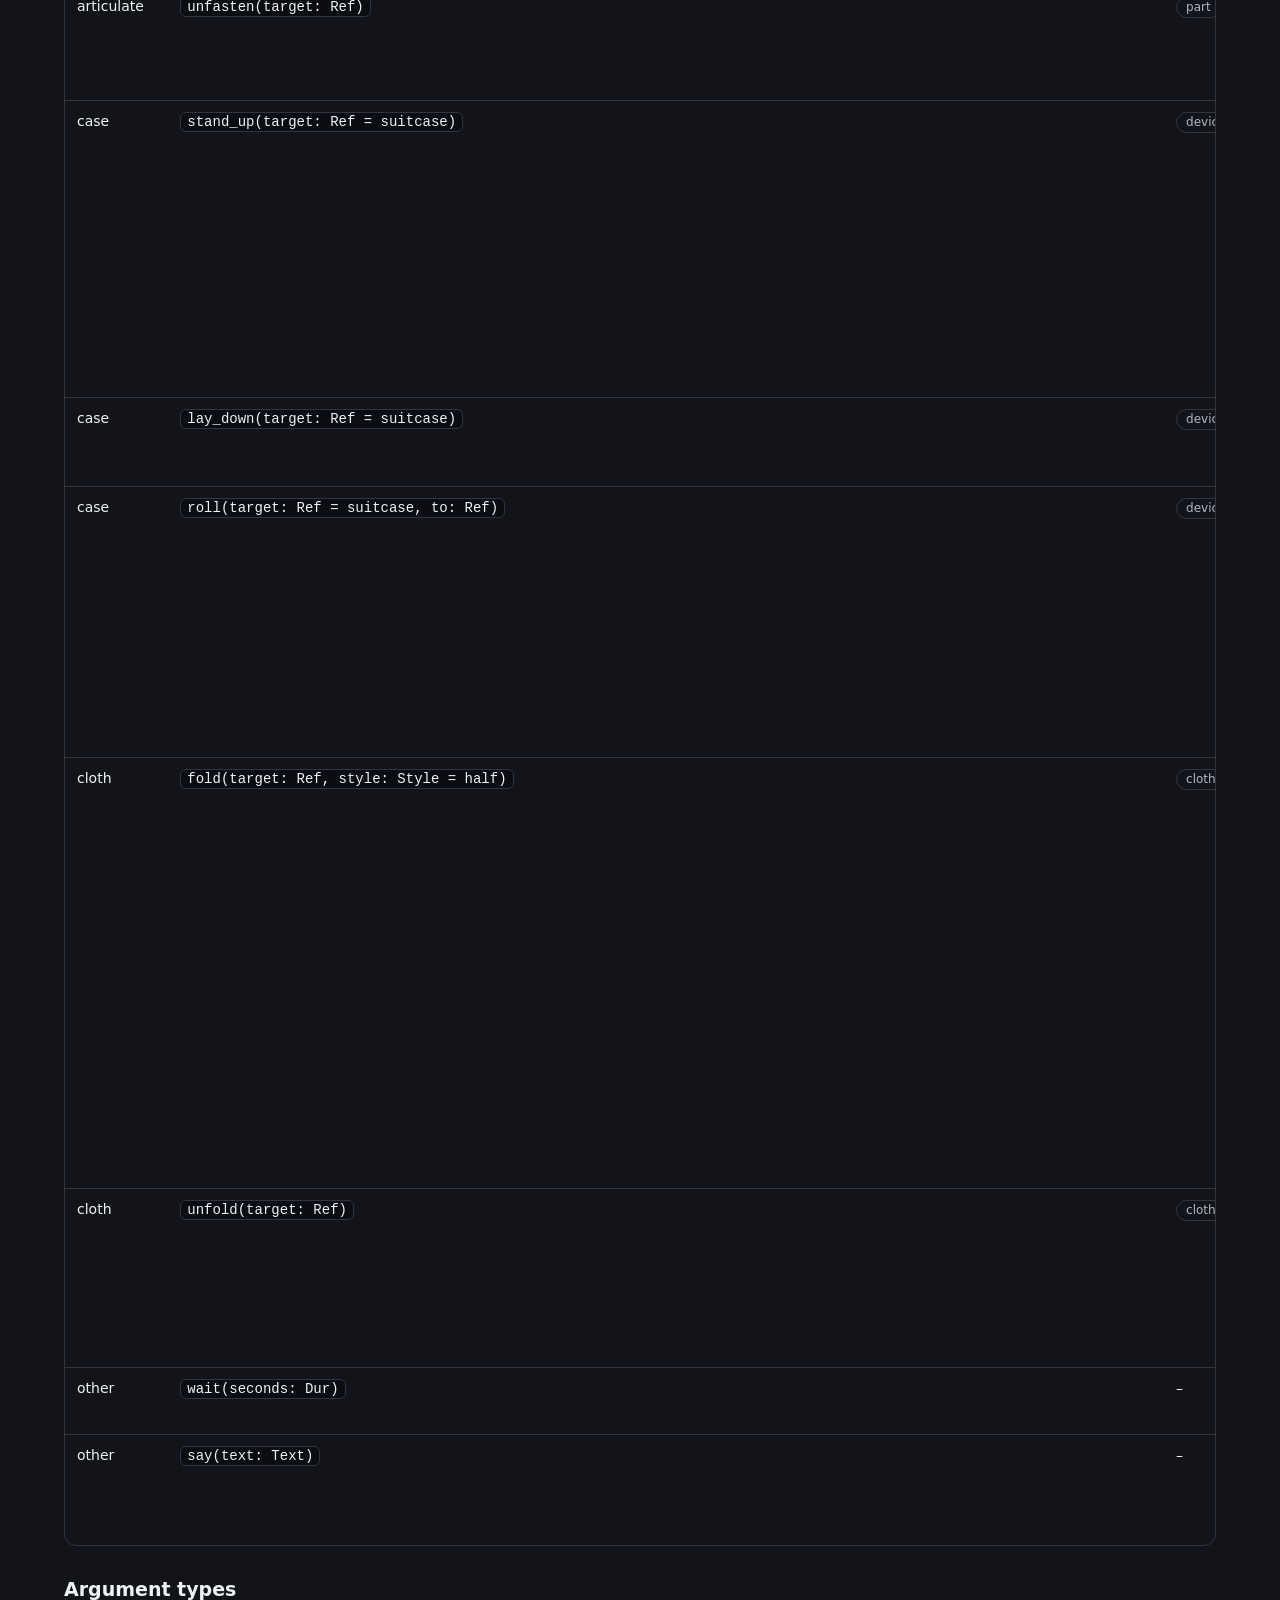
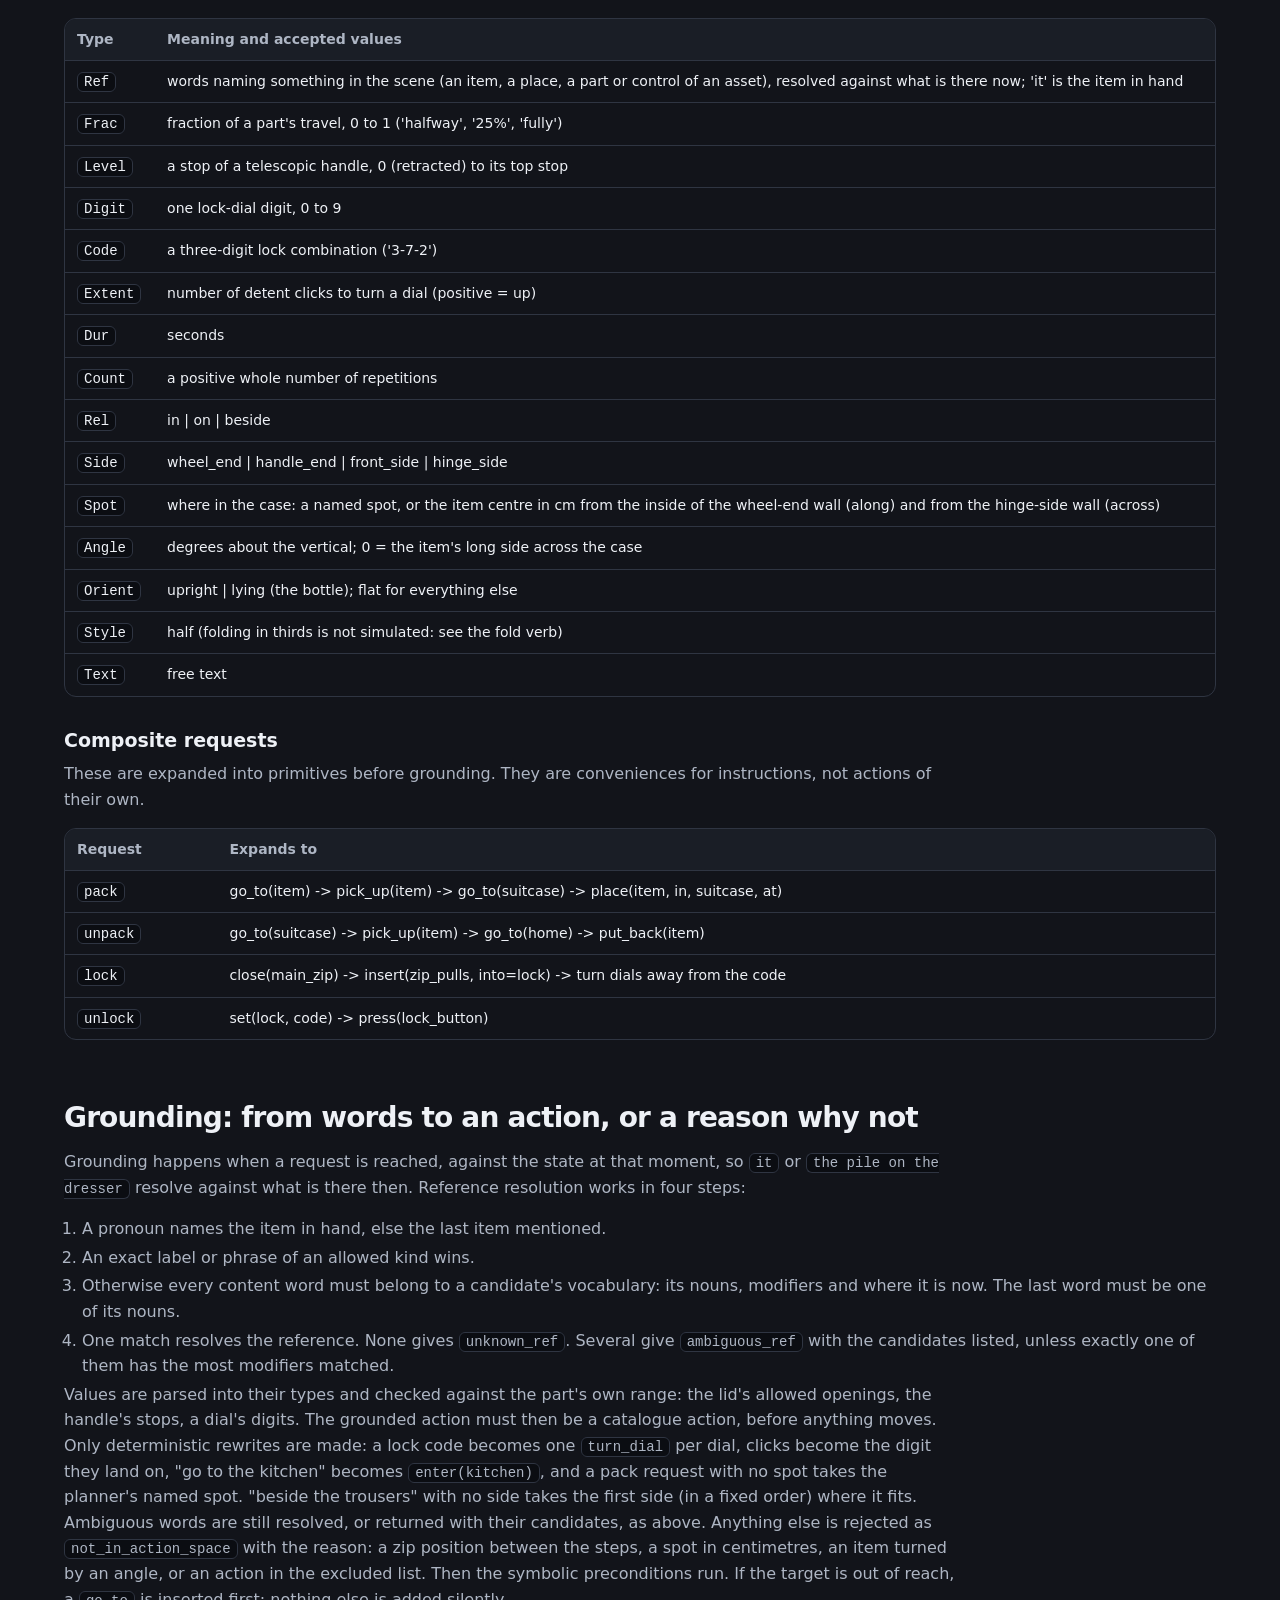
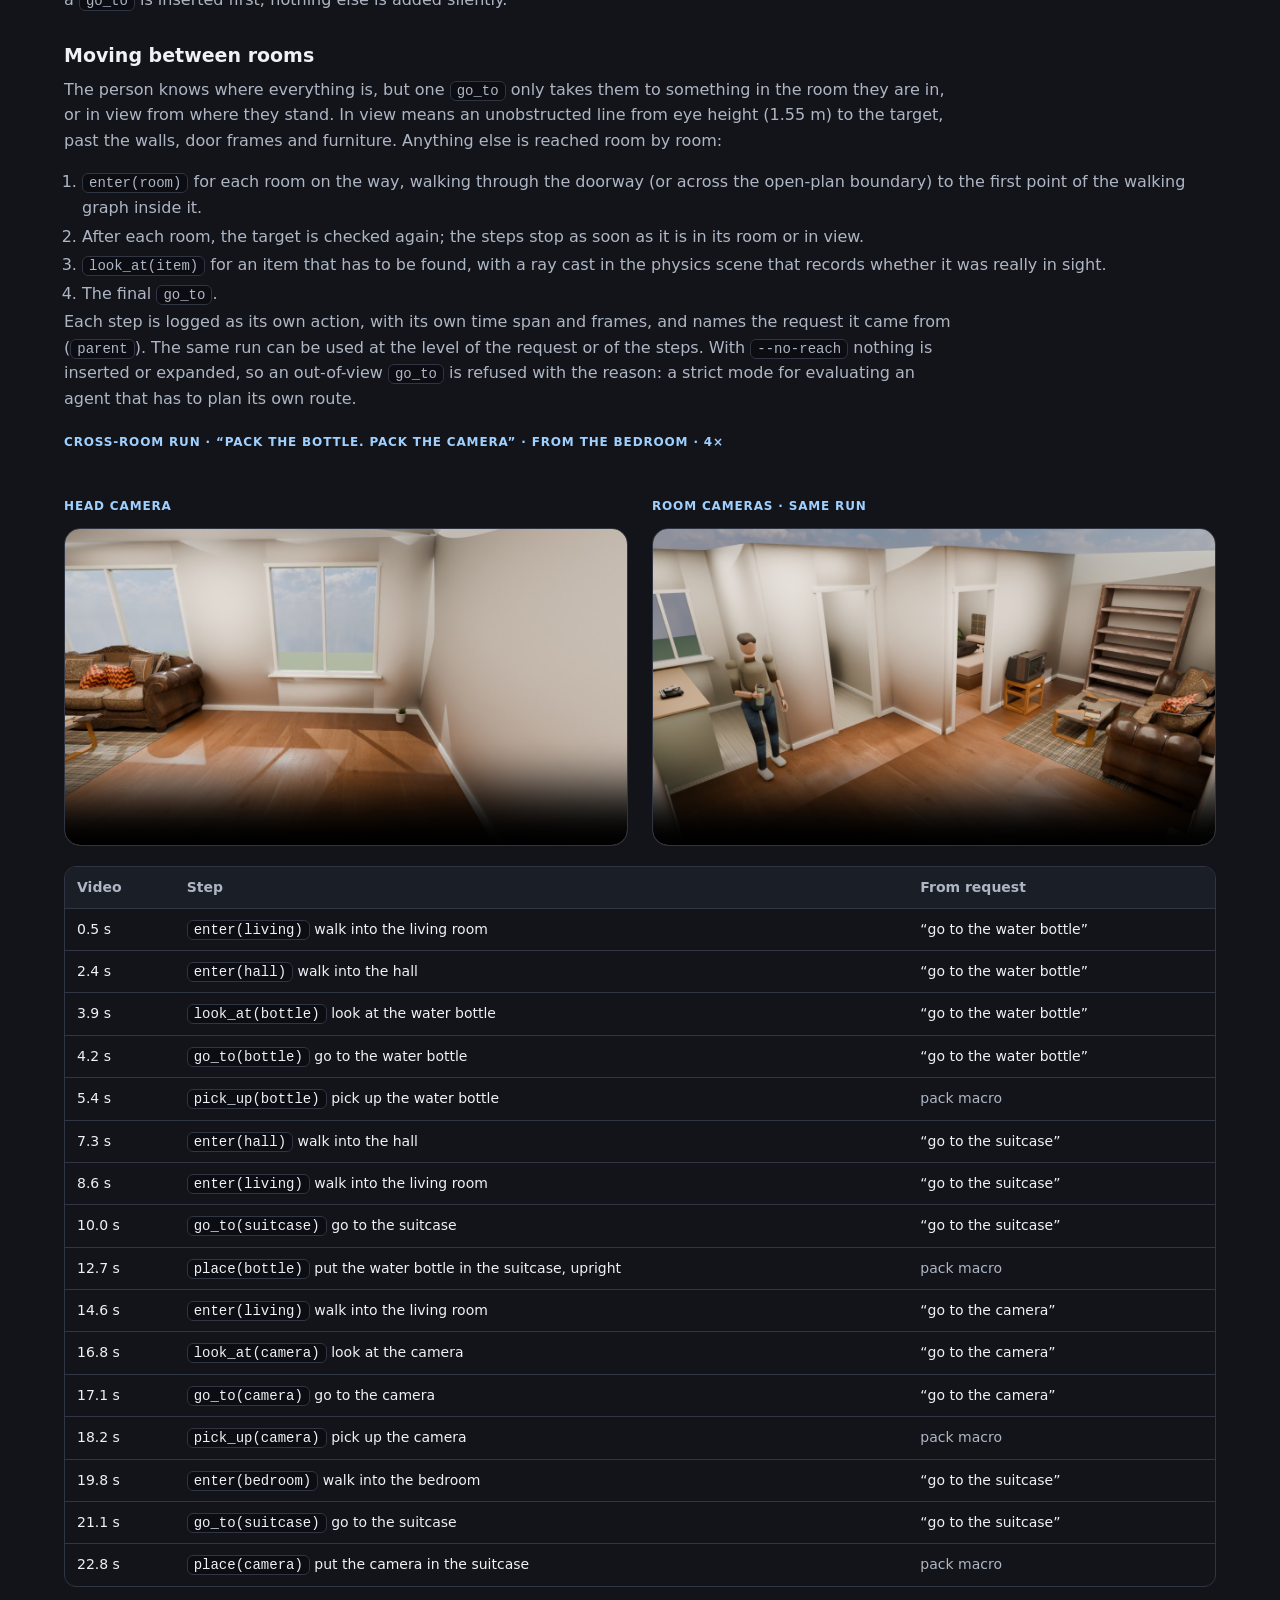
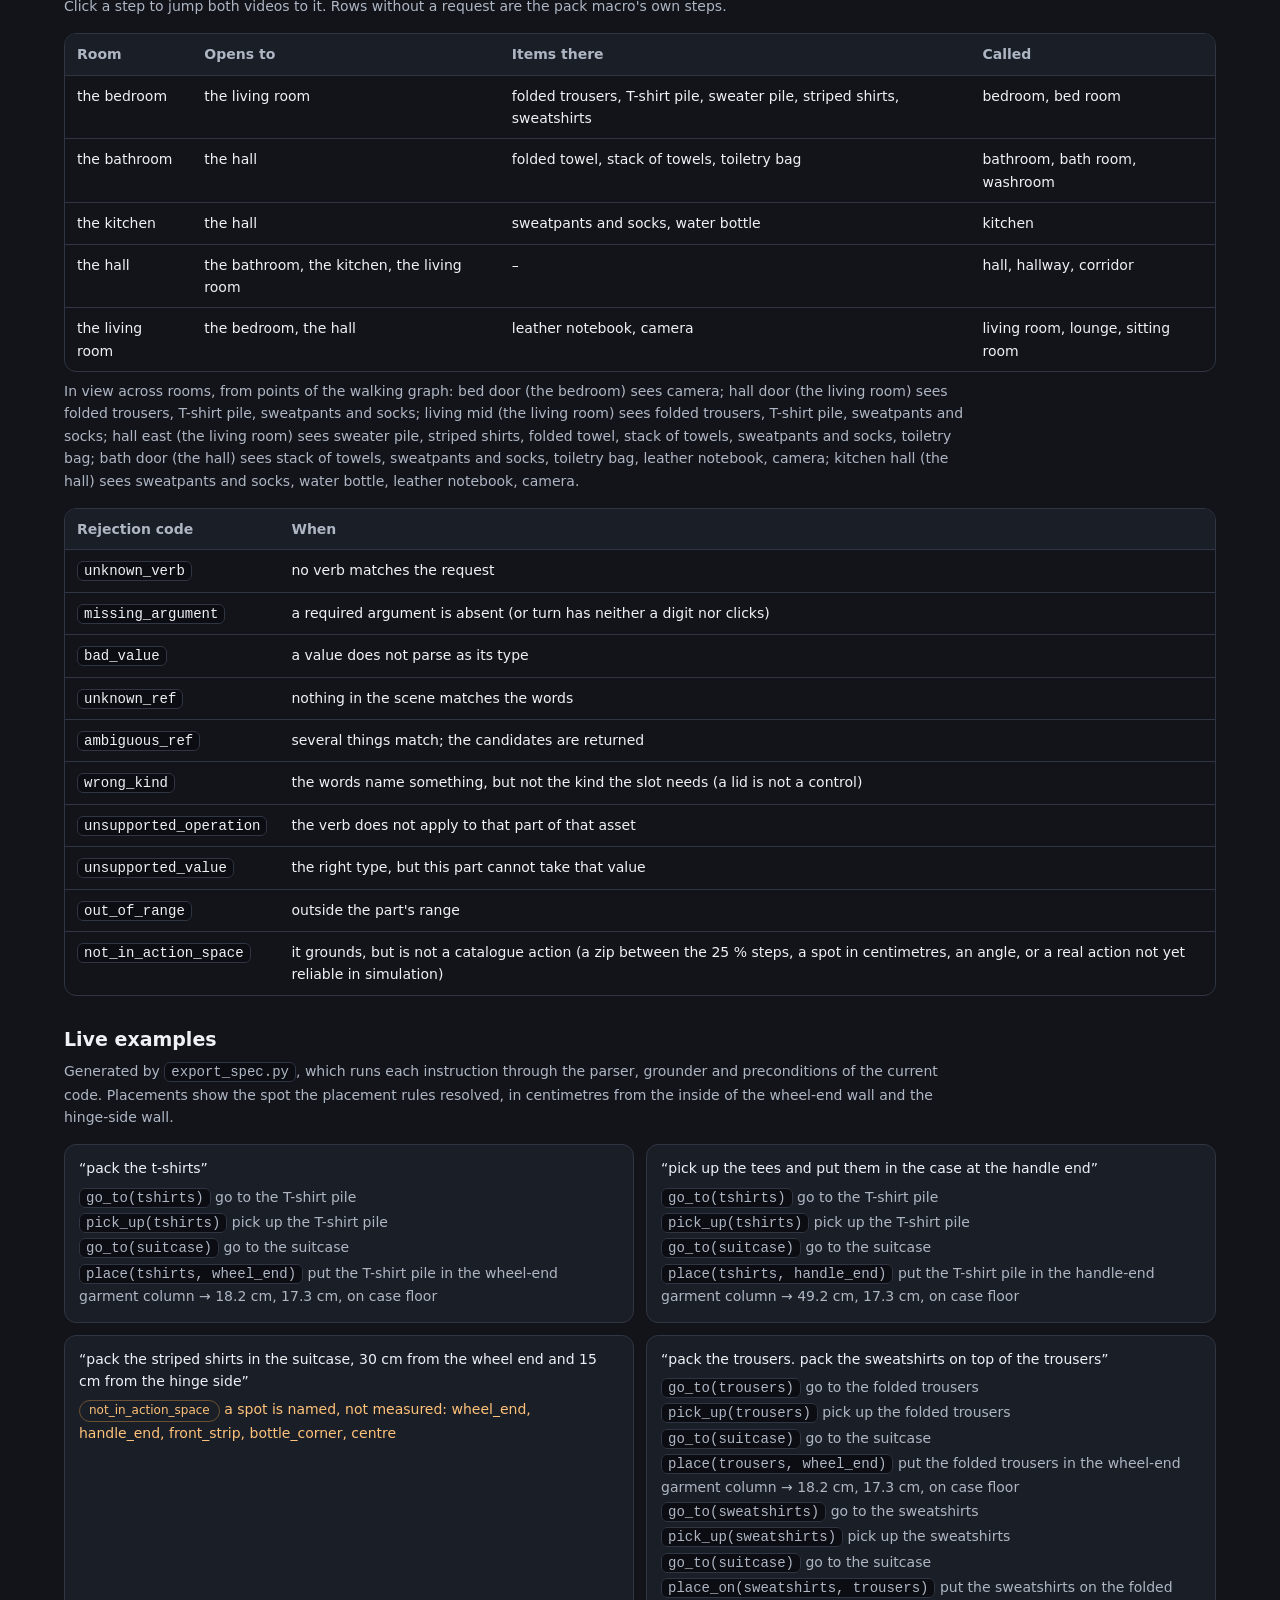
==== commit 9c7b6e6e: "Pack Sim" ====
--- a/index.html
+++ b/index.html
@@ -42,11 +42,12 @@
 .clipgrid{display:grid;grid-template-columns:repeat(auto-fill,minmax(320px,1fr));gap:18px;margin:14px 0}.cap{font-size:13px;margin:8px 0 0}
 @media(max-width:520px){#examples{grid-template-columns:1fr}}
 </style></head><body><main>
-<header><span class="wordmark">PACKING / SIMULATOR</span><nav><a href="#sim">How it works</a><a href="#actions">Actions</a><a href="#grounding">Grounding</a><a href="#suitcase">Suitcase</a><a href="#clips">Clips</a><a href="#events">Events</a><a href="#data">Data</a><a href="hands/index.html">Hand tests</a></nav></header>
+<header><span class="wordmark">PACKING / SIMULATOR</span><nav><a href="#sim">How it works</a><a href="#actions">Actions</a><a href="#grounding">Grounding</a><a href="#suitcase">Suitcase</a><a href="#clips">Clips</a><a href="#events">Events</a><a href="#data">Data</a><a href="hands/index.html">Hand tests</a><a href="play/index.html">Playground</a></nav></header>
 
 <h1>A packing simulator that generates new trajectories on demand.</h1>
 <p class="intro">A person packs a suitcase in a five-room apartment, driven either by a sampled case (a task, a persona and a private schedule of mistakes) or by instructions in plain language. Every request is grounded into a typed action, refused with a reason if it cannot be, and executed in a contact-only MuJoCo simulation with anatomical hands. That covers the case's zip, combination lock, strap buckle, telescopic handle and spinner wheels, and folding a towel. Each run is rendered and logged as training data.</p>
 <div class="facts" id="facts"></div>
+<p class="note" style="border:1px solid var(--line);border-radius:12px;padding:12px 16px;background:var(--panel)"><b style="color:var(--ink)">Try it in your browser:</b> the <a href="play/index.html">playground</a> runs the simulated user live (the same Python code, through Pyodide, no GPU needed). You type as the assistant while they pack. It also has <a href="play/index.html#replays">replays</a> of every event type, each with and without an assistant, and <a href="play/index.html#rendered">rendered physics episodes</a> with the map and conversation synced to the video.</p>
 
 <span class="tag">Reference trajectory · weekend away · one wrong pile picked up, then put back</span>
 <section class="grid">
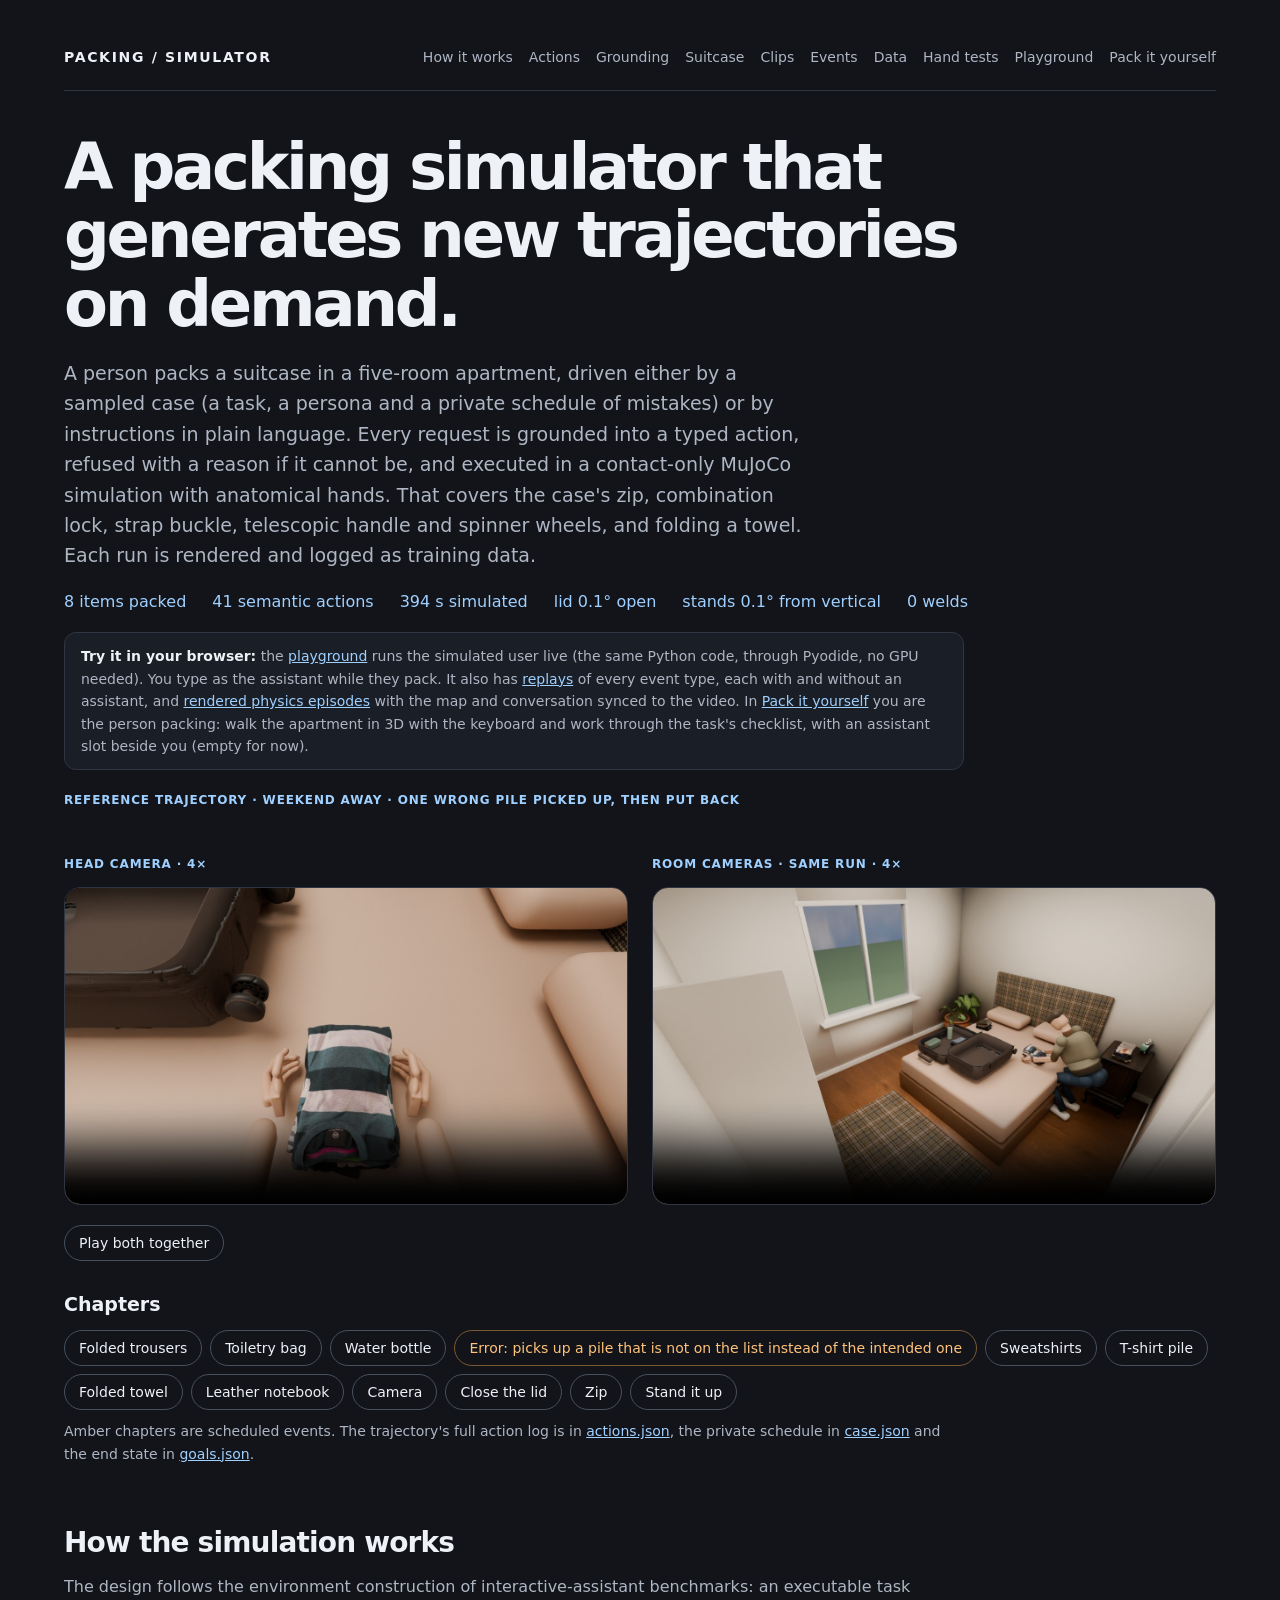
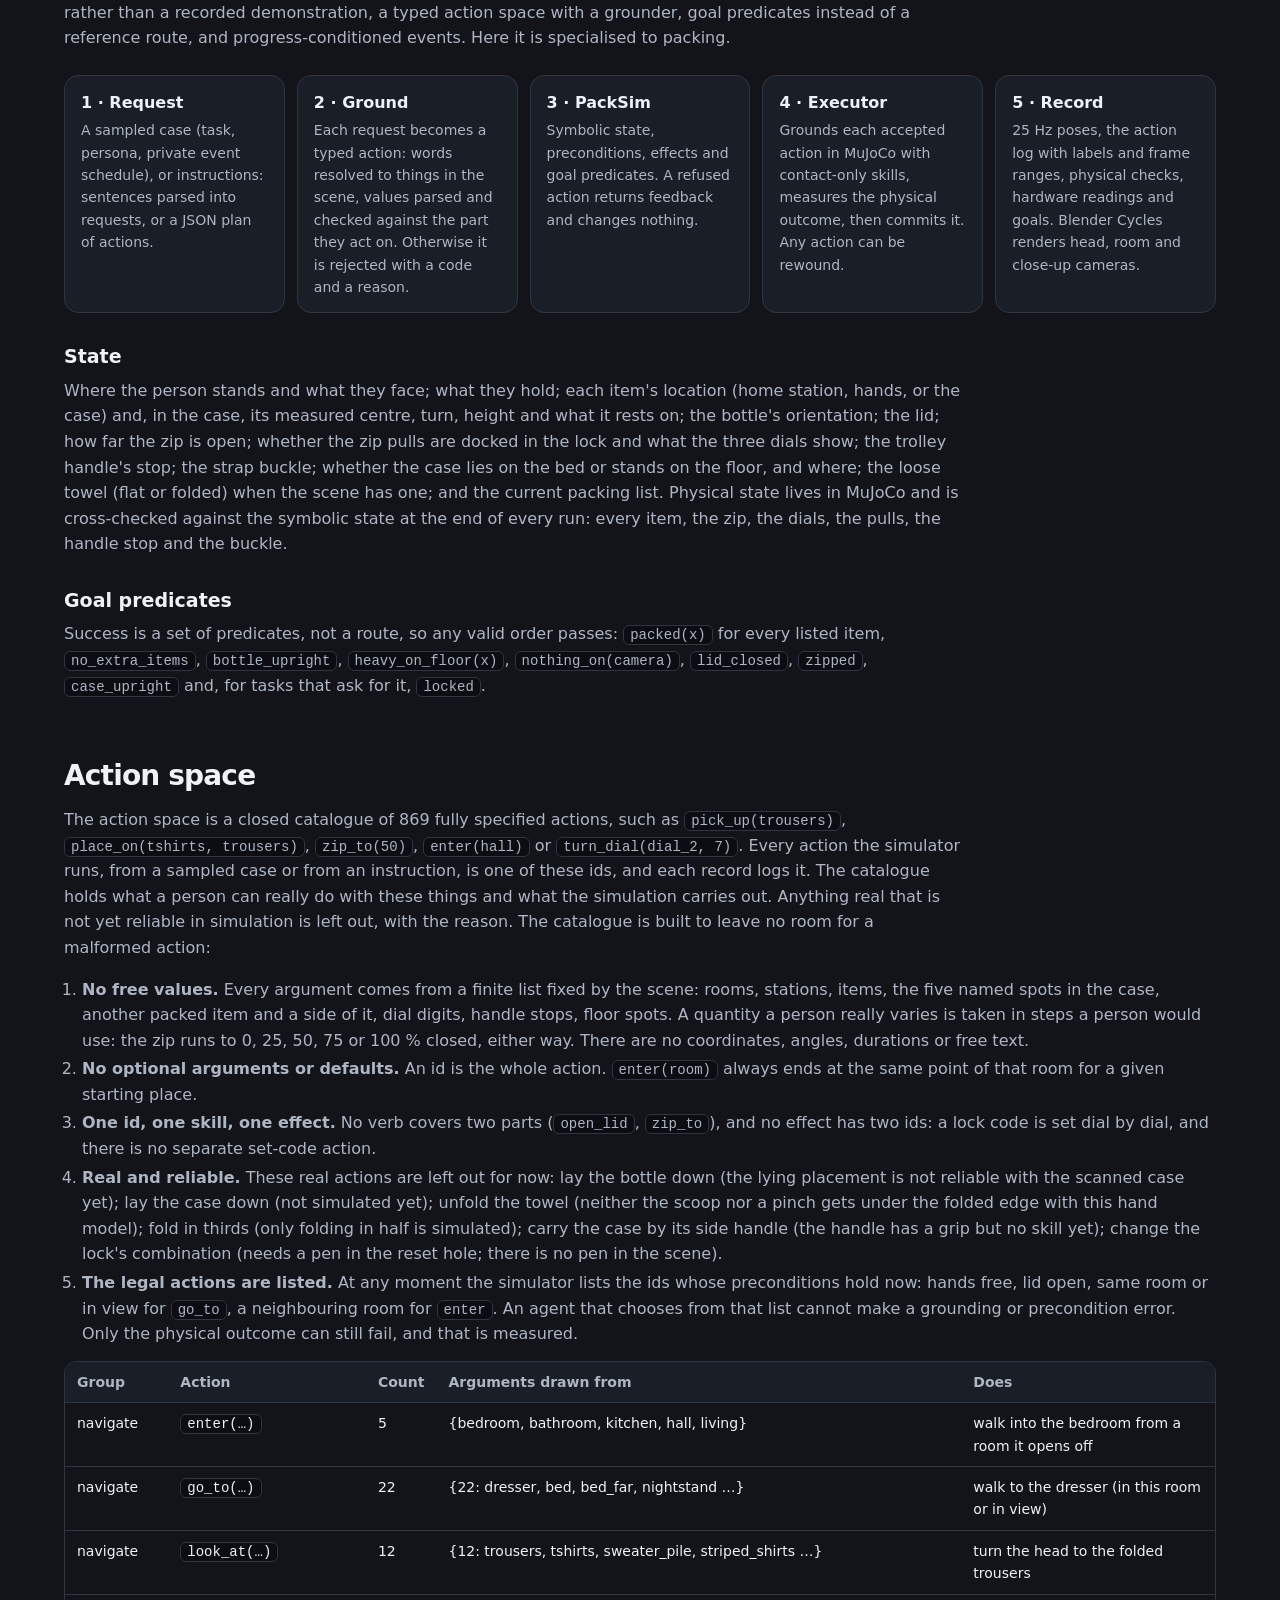
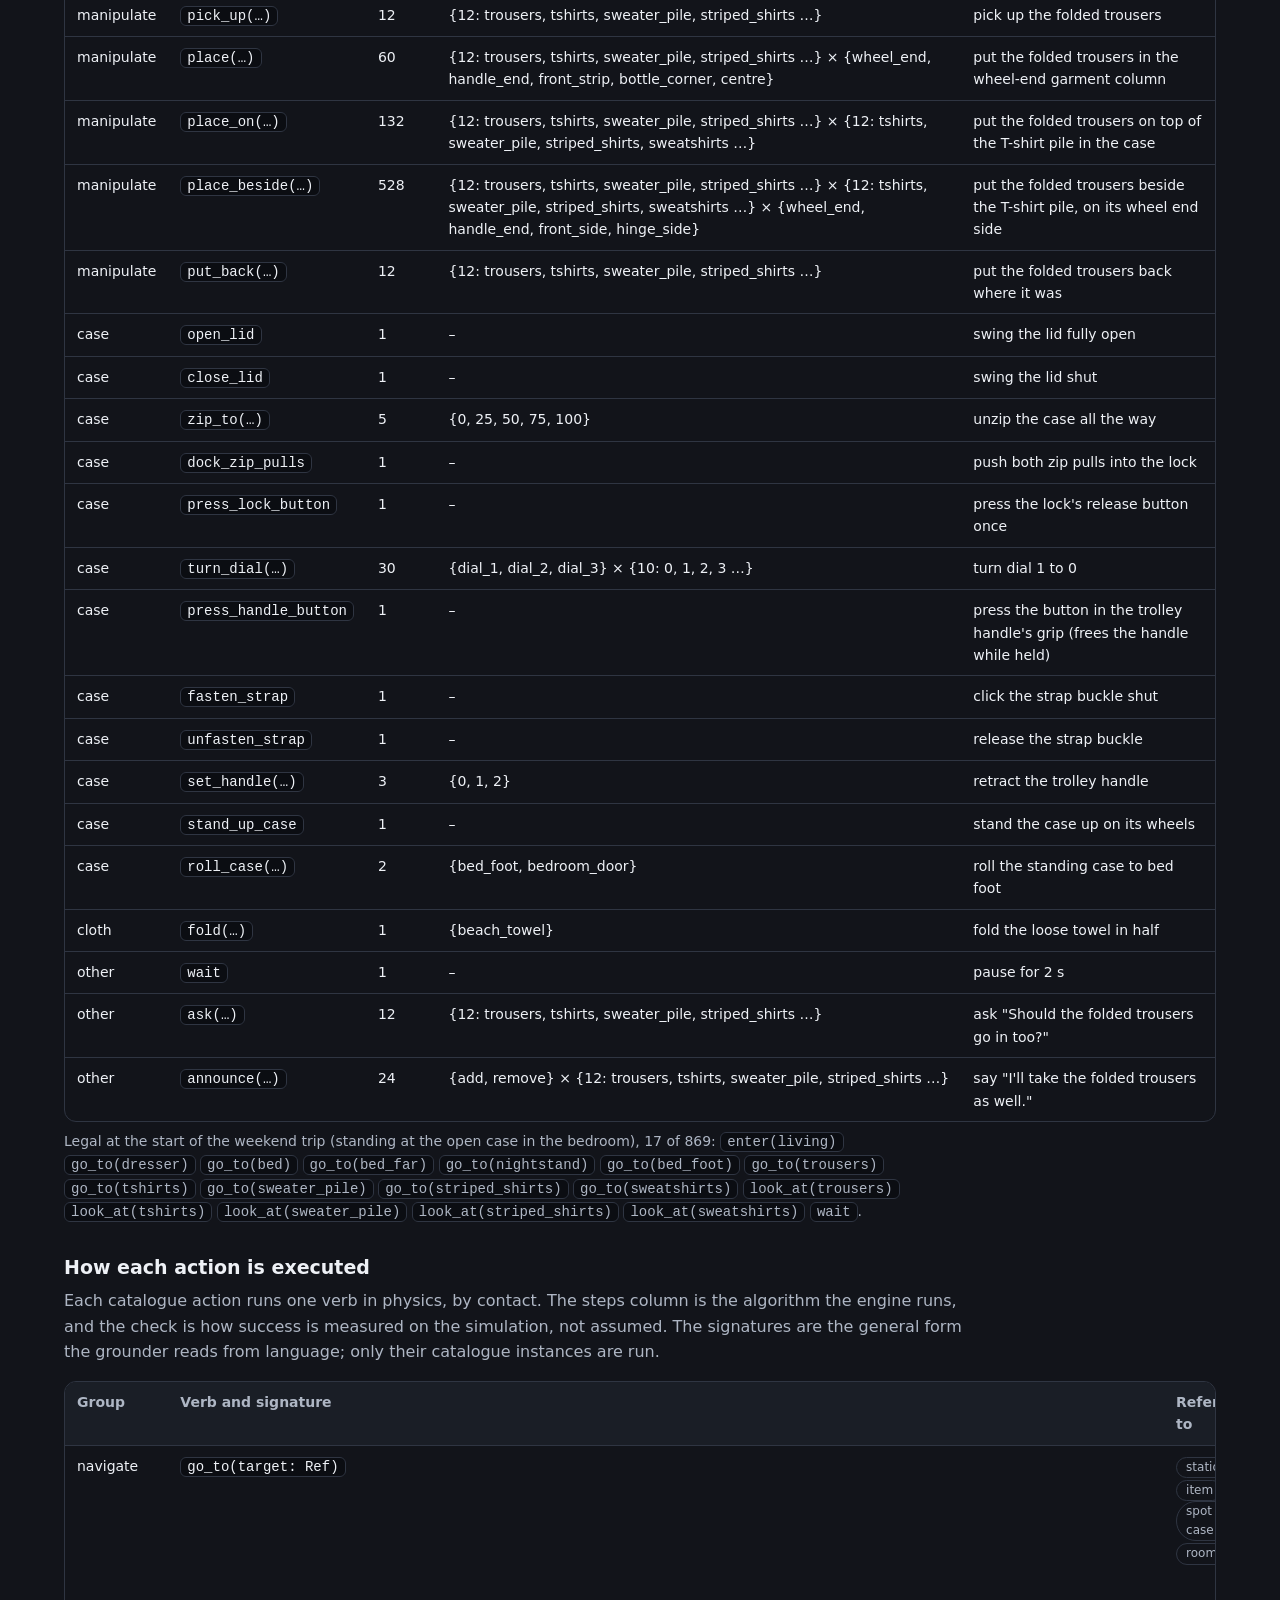
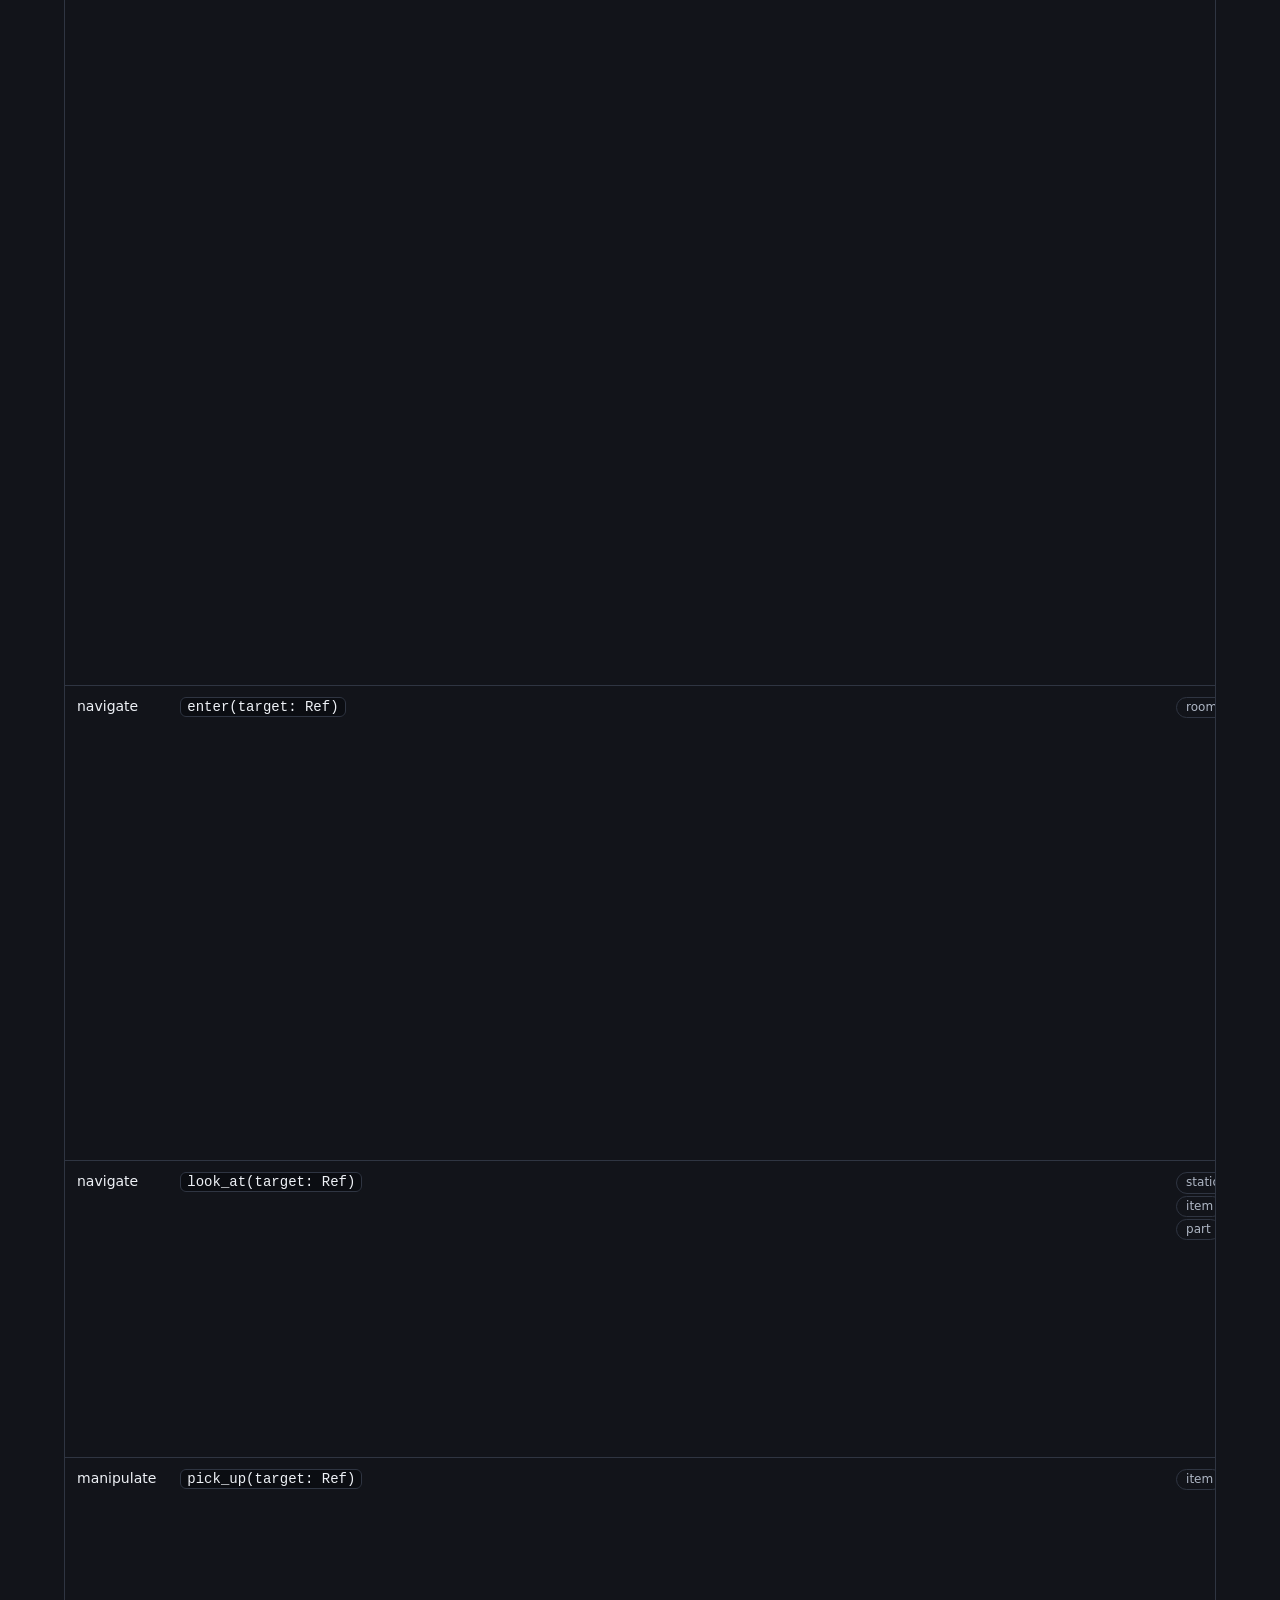
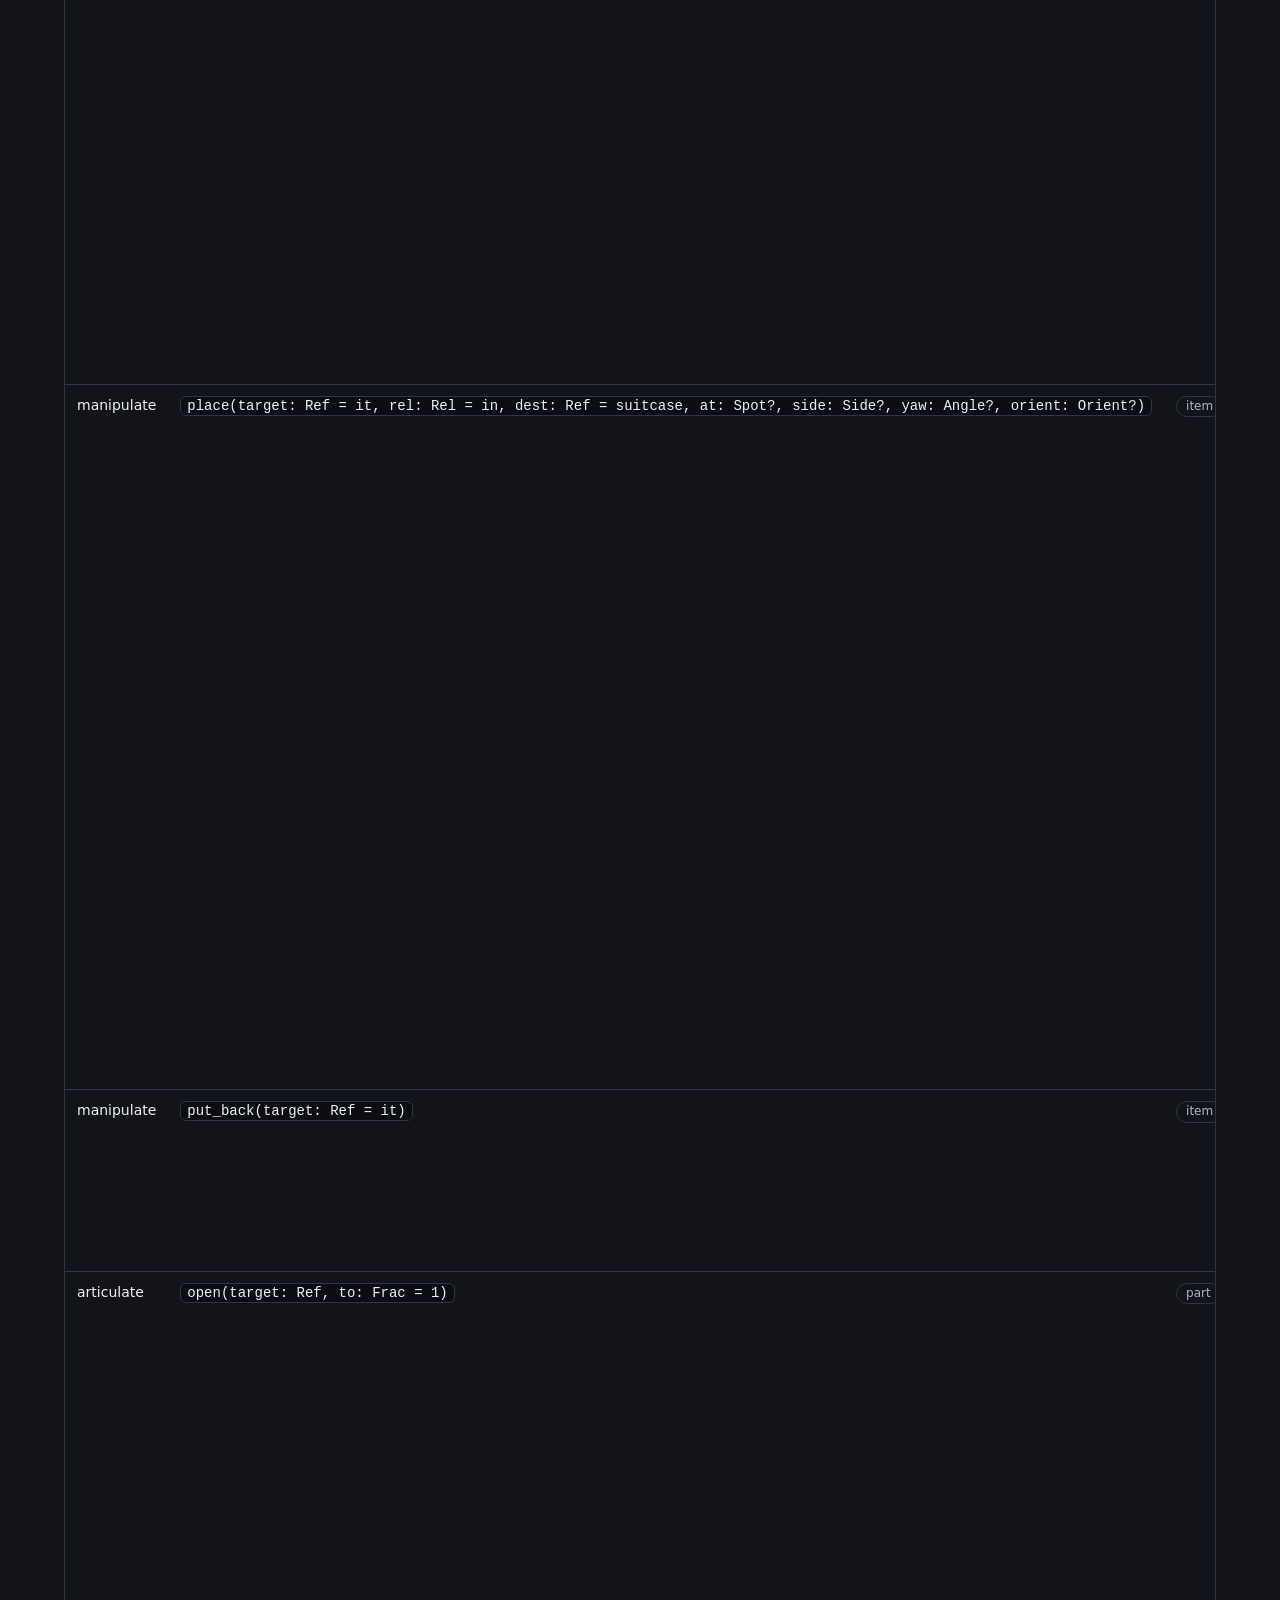
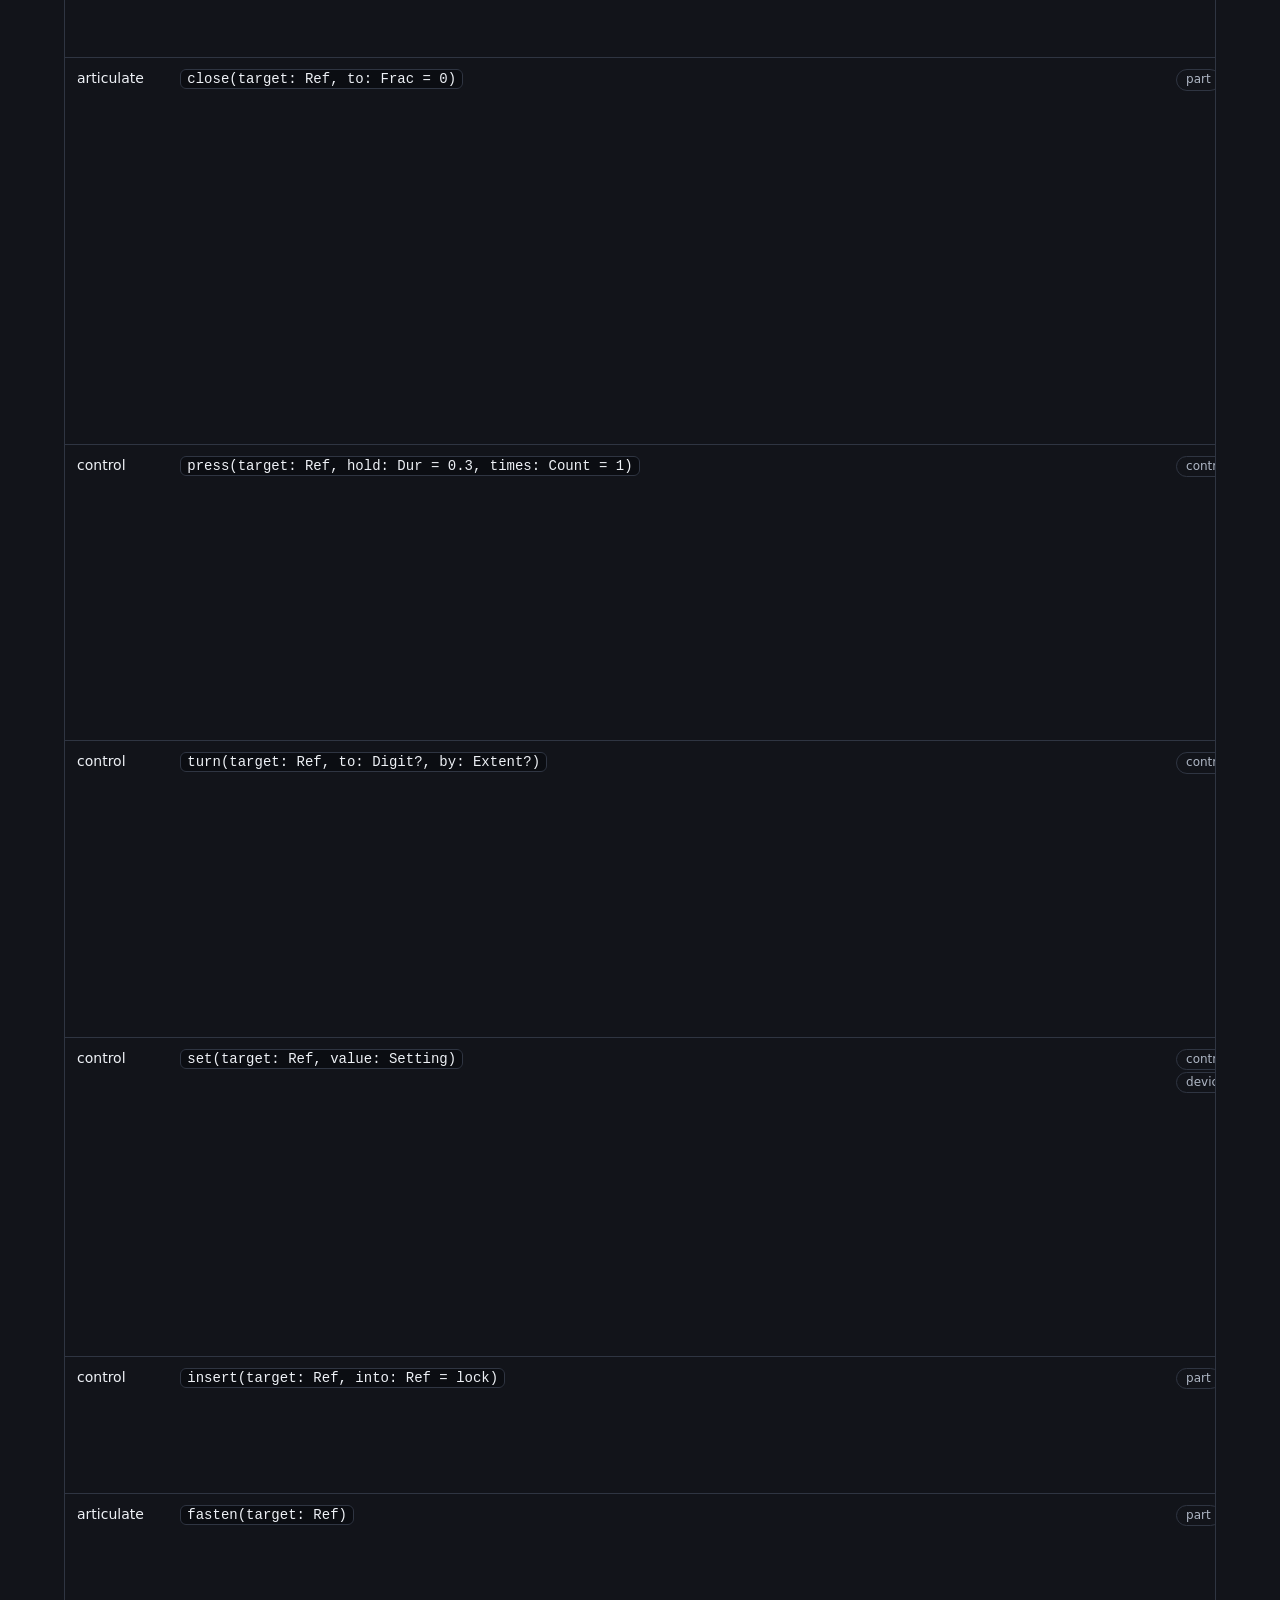
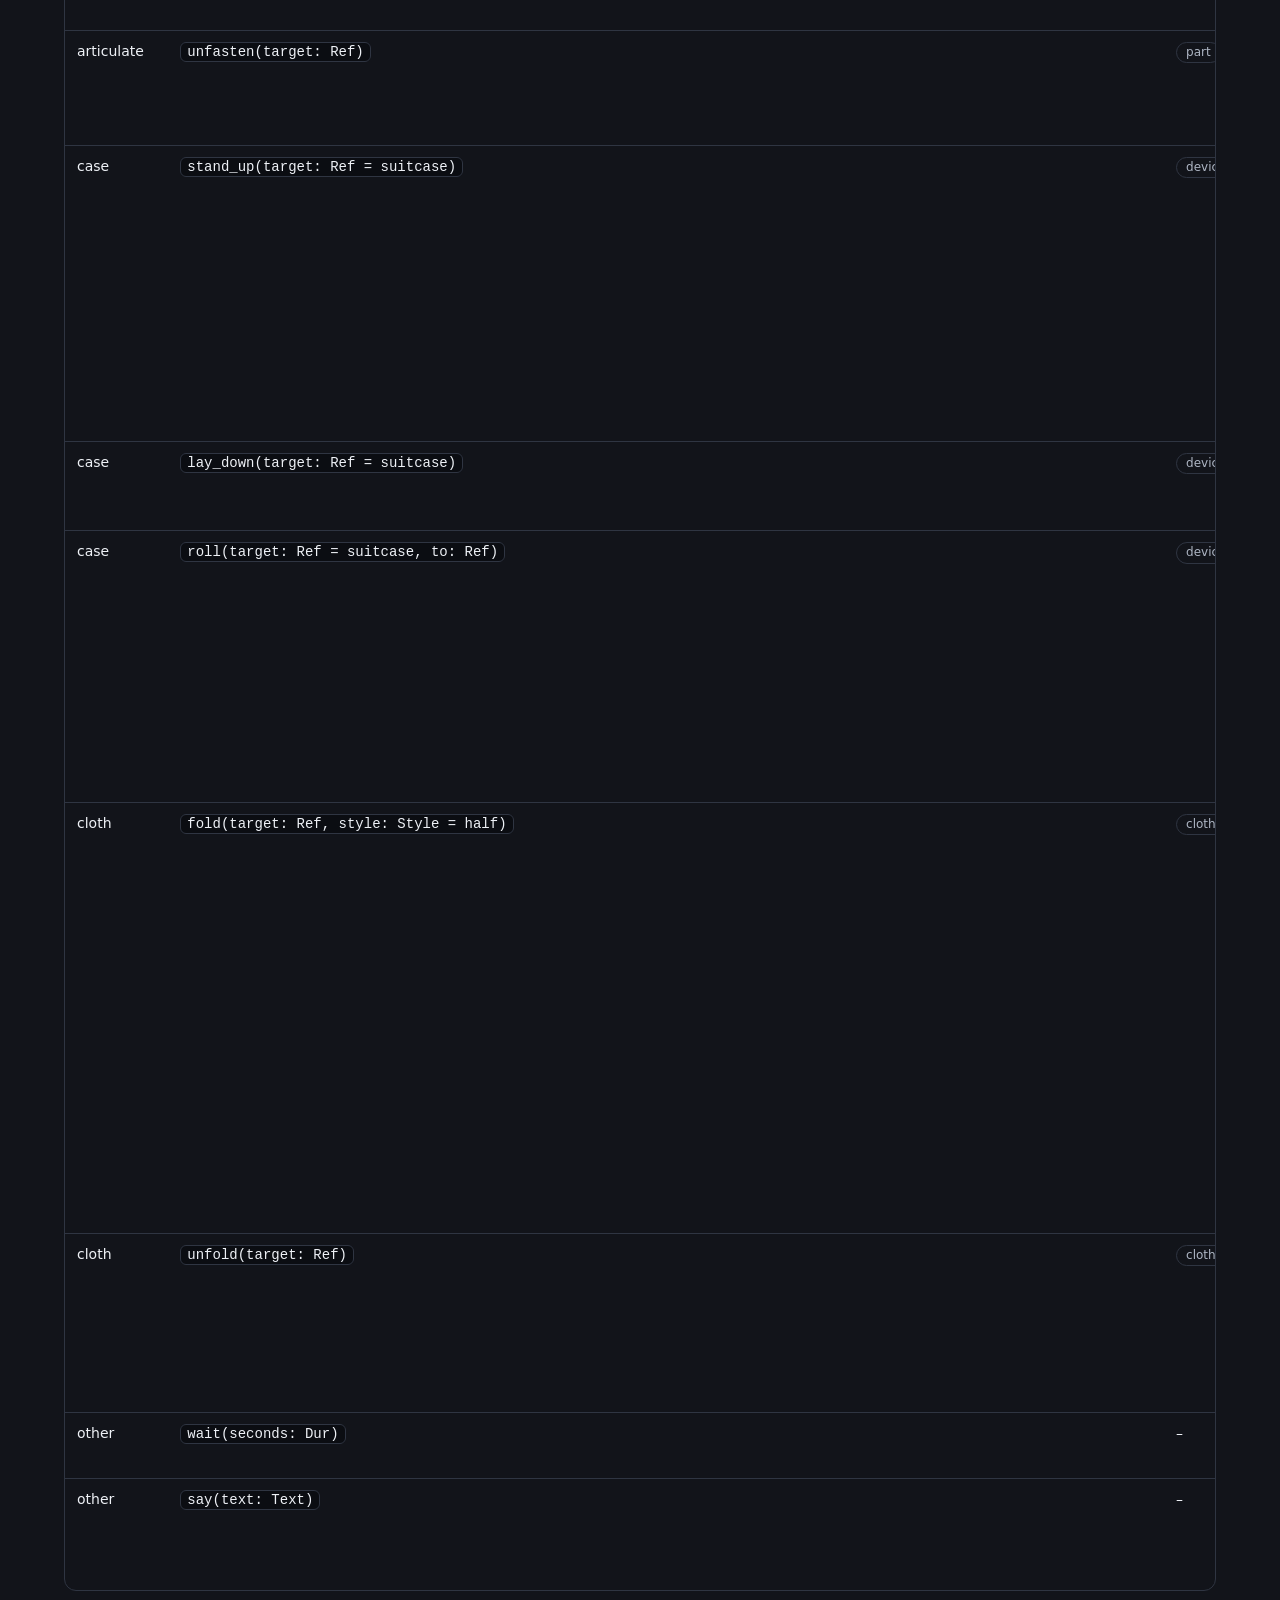
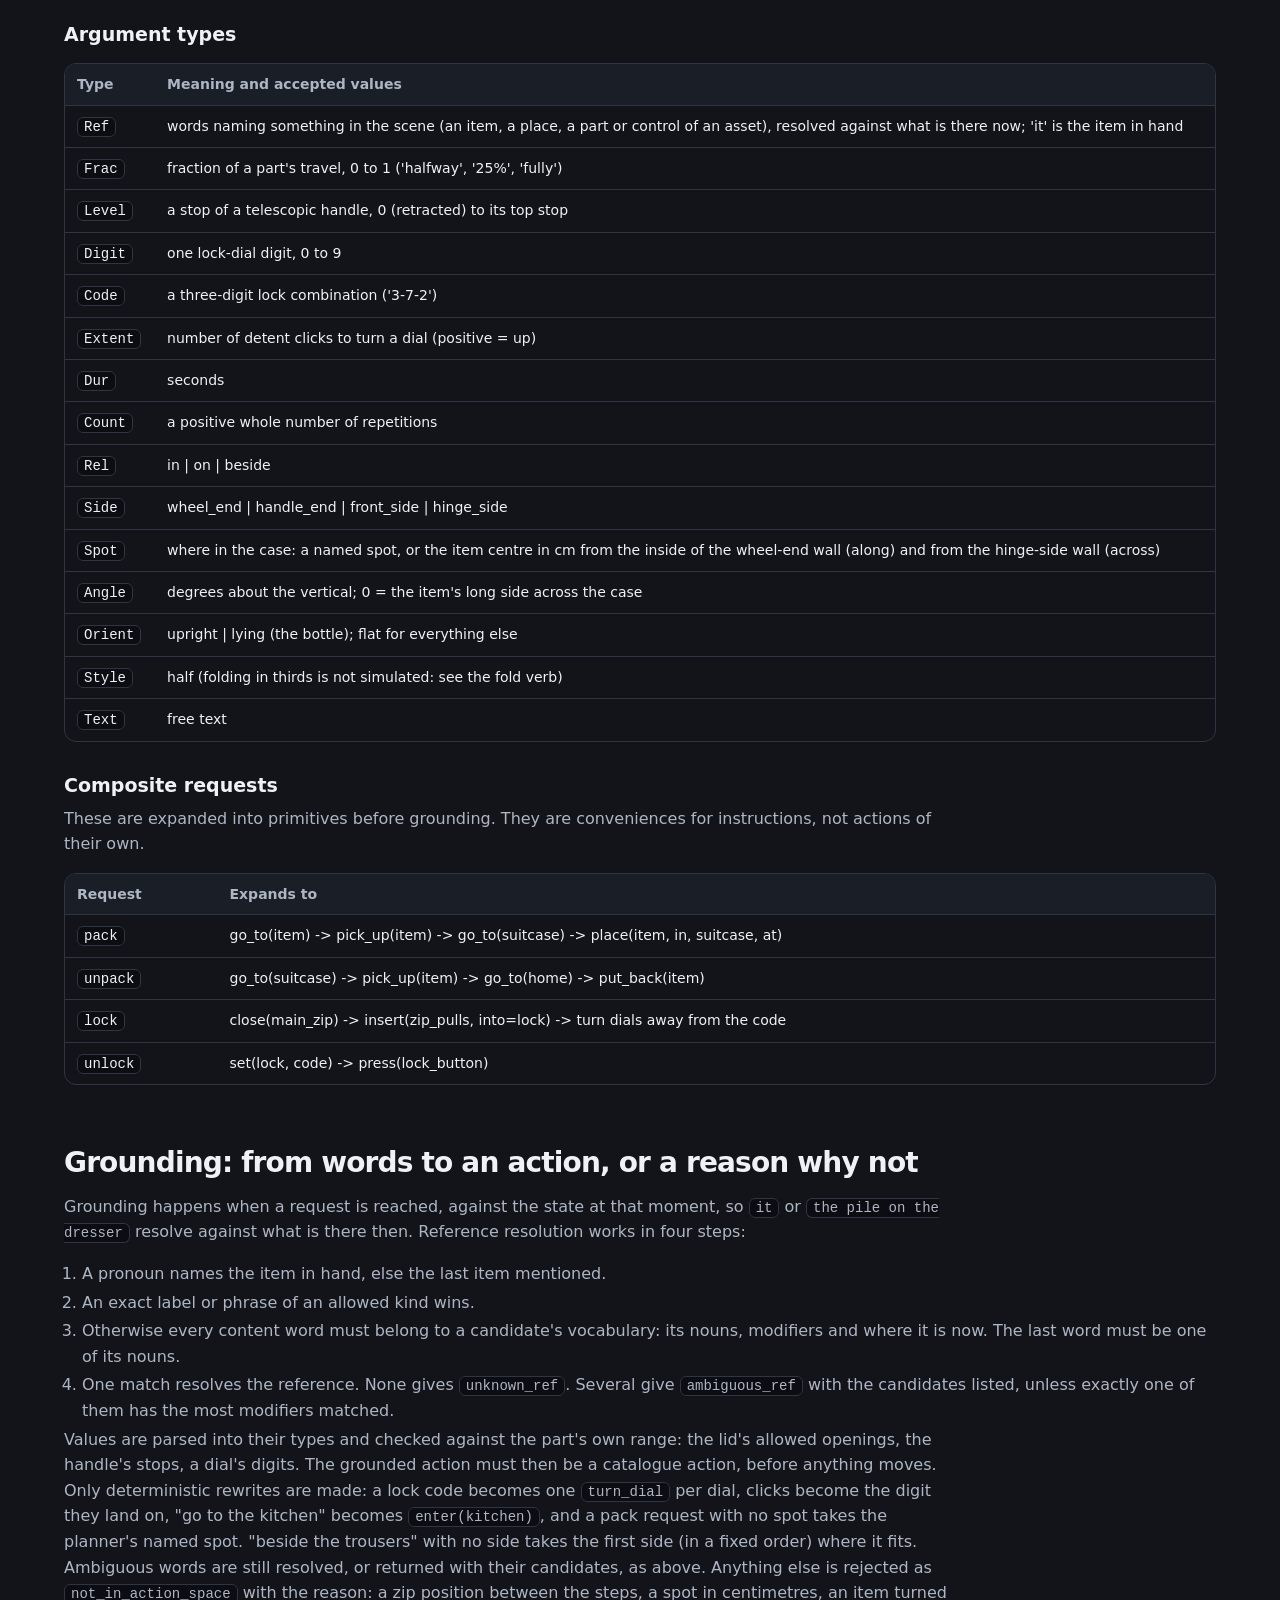
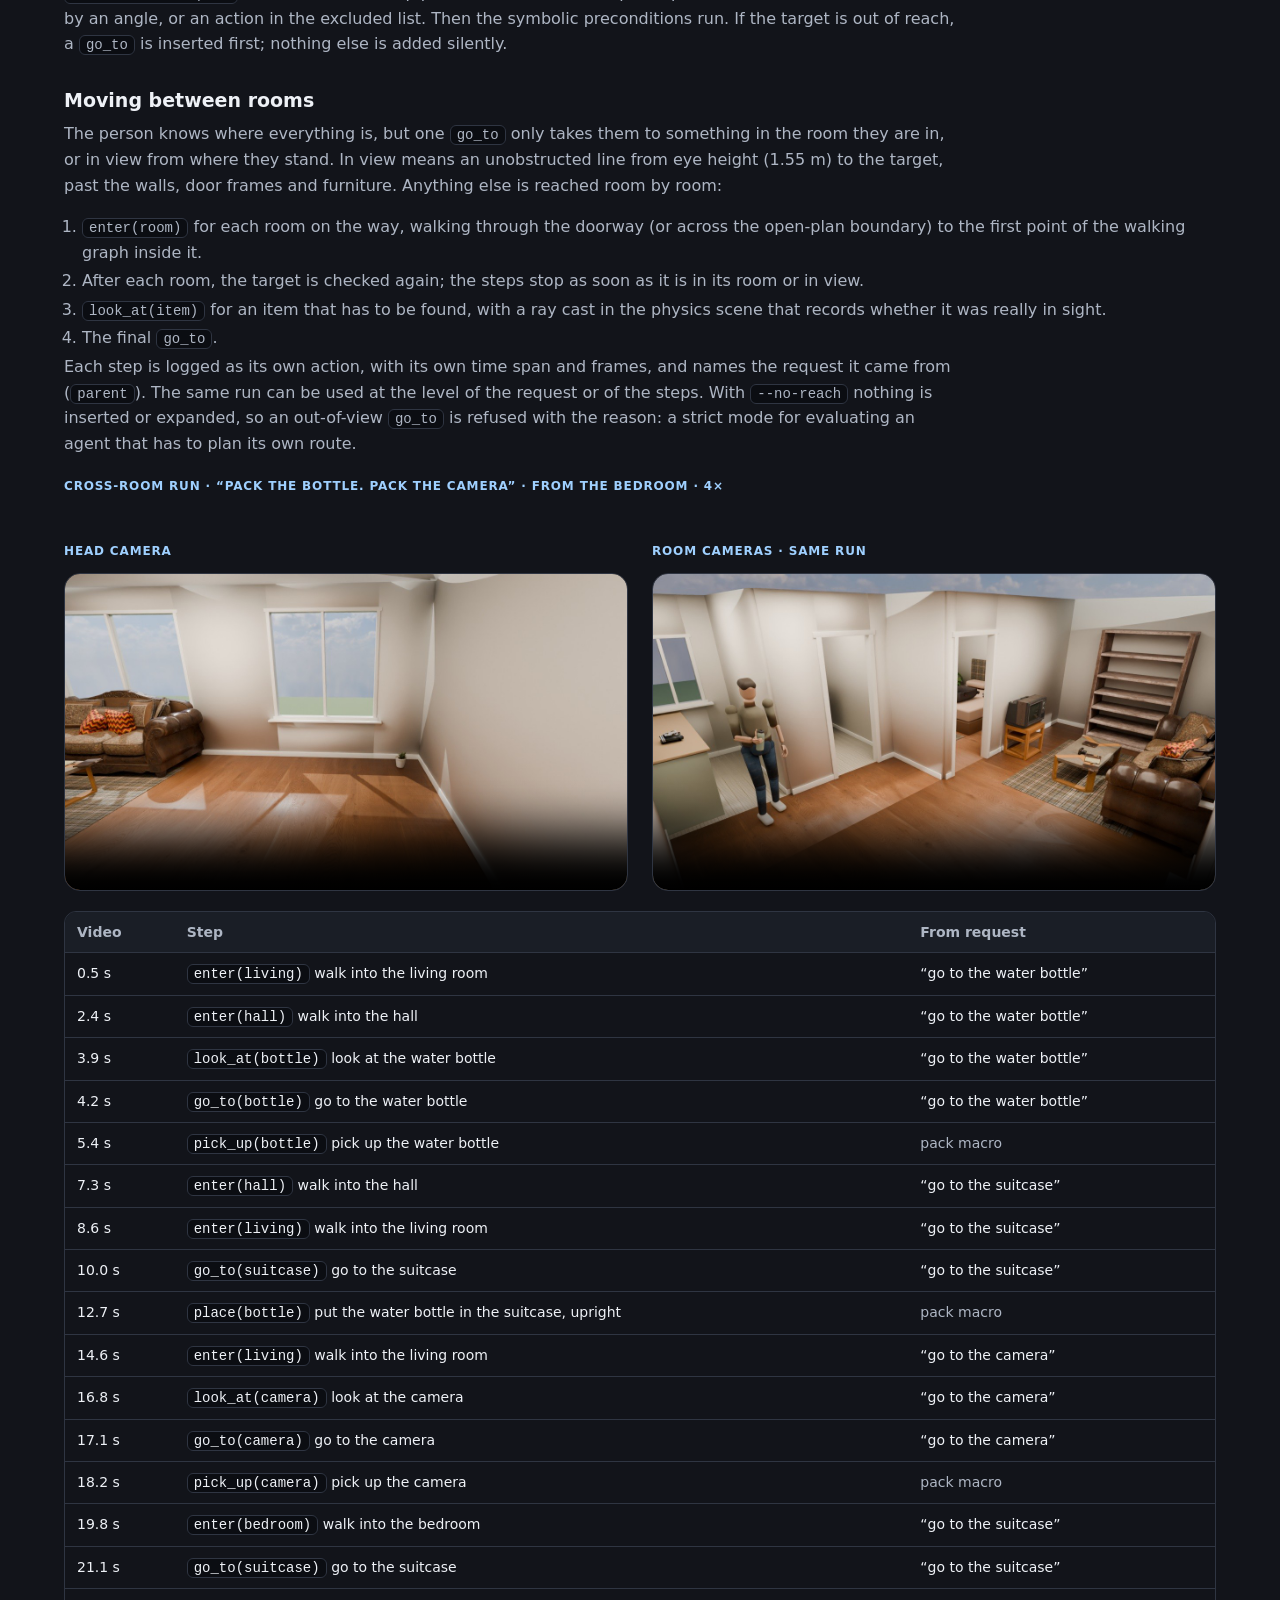
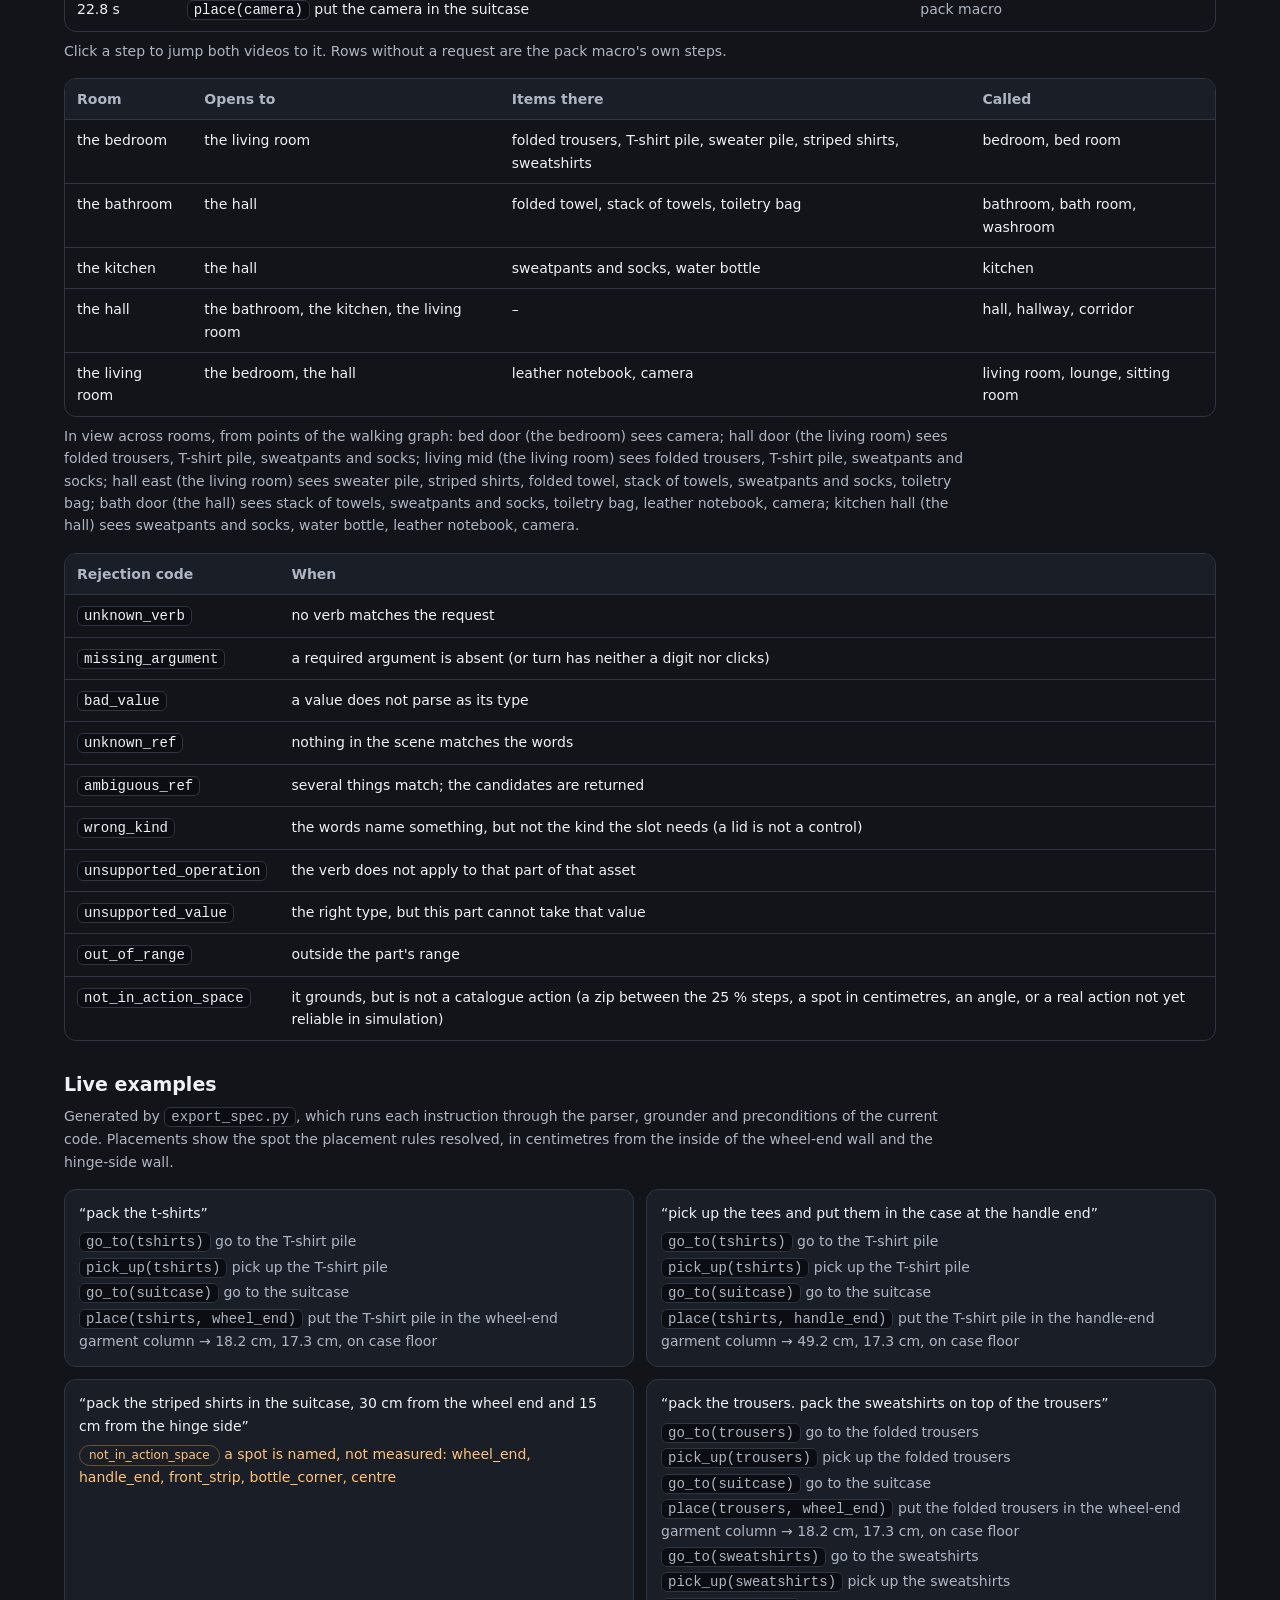
==== commit 0efbeb86: "Add "Pack it yourself": a 3D page where you play the user play/pack.html is a real-time 3D version o" ====
--- a/index.html
+++ b/index.html
@@ -42,12 +42,12 @@
 .clipgrid{display:grid;grid-template-columns:repeat(auto-fill,minmax(320px,1fr));gap:18px;margin:14px 0}.cap{font-size:13px;margin:8px 0 0}
 @media(max-width:520px){#examples{grid-template-columns:1fr}}
 </style></head><body><main>
-<header><span class="wordmark">PACKING / SIMULATOR</span><nav><a href="#sim">How it works</a><a href="#actions">Actions</a><a href="#grounding">Grounding</a><a href="#suitcase">Suitcase</a><a href="#clips">Clips</a><a href="#events">Events</a><a href="#data">Data</a><a href="hands/index.html">Hand tests</a><a href="play/index.html">Playground</a></nav></header>
+<header><span class="wordmark">PACKING / SIMULATOR</span><nav><a href="#sim">How it works</a><a href="#actions">Actions</a><a href="#grounding">Grounding</a><a href="#suitcase">Suitcase</a><a href="#clips">Clips</a><a href="#events">Events</a><a href="#data">Data</a><a href="hands/index.html">Hand tests</a><a href="play/index.html">Playground</a><a href="play/pack.html">Pack it yourself</a></nav></header>
 
 <h1>A packing simulator that generates new trajectories on demand.</h1>
 <p class="intro">A person packs a suitcase in a five-room apartment, driven either by a sampled case (a task, a persona and a private schedule of mistakes) or by instructions in plain language. Every request is grounded into a typed action, refused with a reason if it cannot be, and executed in a contact-only MuJoCo simulation with anatomical hands. That covers the case's zip, combination lock, strap buckle, telescopic handle and spinner wheels, and folding a towel. Each run is rendered and logged as training data.</p>
 <div class="facts" id="facts"></div>
-<p class="note" style="border:1px solid var(--line);border-radius:12px;padding:12px 16px;background:var(--panel)"><b style="color:var(--ink)">Try it in your browser:</b> the <a href="play/index.html">playground</a> runs the simulated user live (the same Python code, through Pyodide, no GPU needed). You type as the assistant while they pack. It also has <a href="play/index.html#replays">replays</a> of every event type, each with and without an assistant, and <a href="play/index.html#rendered">rendered physics episodes</a> with the map and conversation synced to the video.</p>
+<p class="note" style="border:1px solid var(--line);border-radius:12px;padding:12px 16px;background:var(--panel)"><b style="color:var(--ink)">Try it in your browser:</b> the <a href="play/index.html">playground</a> runs the simulated user live (the same Python code, through Pyodide, no GPU needed). You type as the assistant while they pack. It also has <a href="play/index.html#replays">replays</a> of every event type, each with and without an assistant, and <a href="play/index.html#rendered">rendered physics episodes</a> with the map and conversation synced to the video. In <a href="play/pack.html">Pack it yourself</a> you are the person packing: walk the apartment in 3D with the keyboard and work through the task's checklist, with an assistant slot beside you (empty for now).</p>
 
 <span class="tag">Reference trajectory · weekend away · one wrong pile picked up, then put back</span>
 <section class="grid">
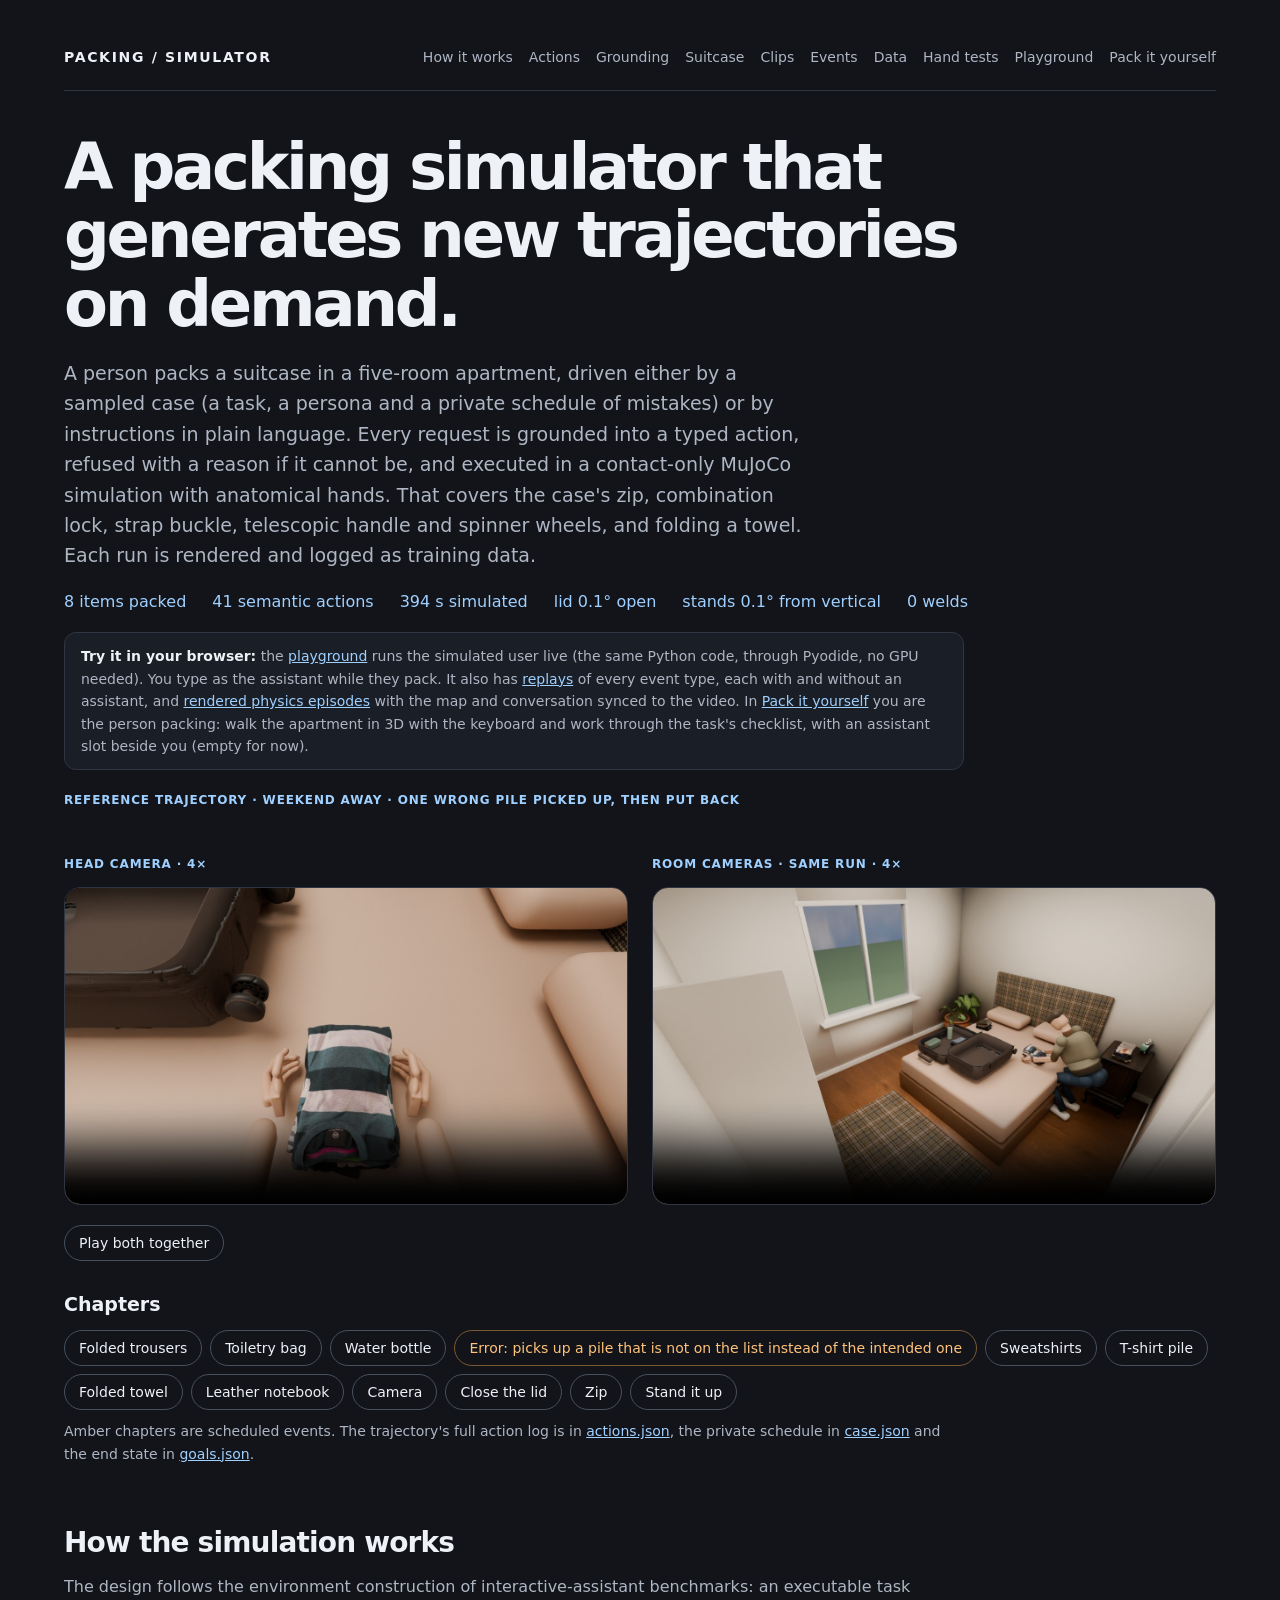
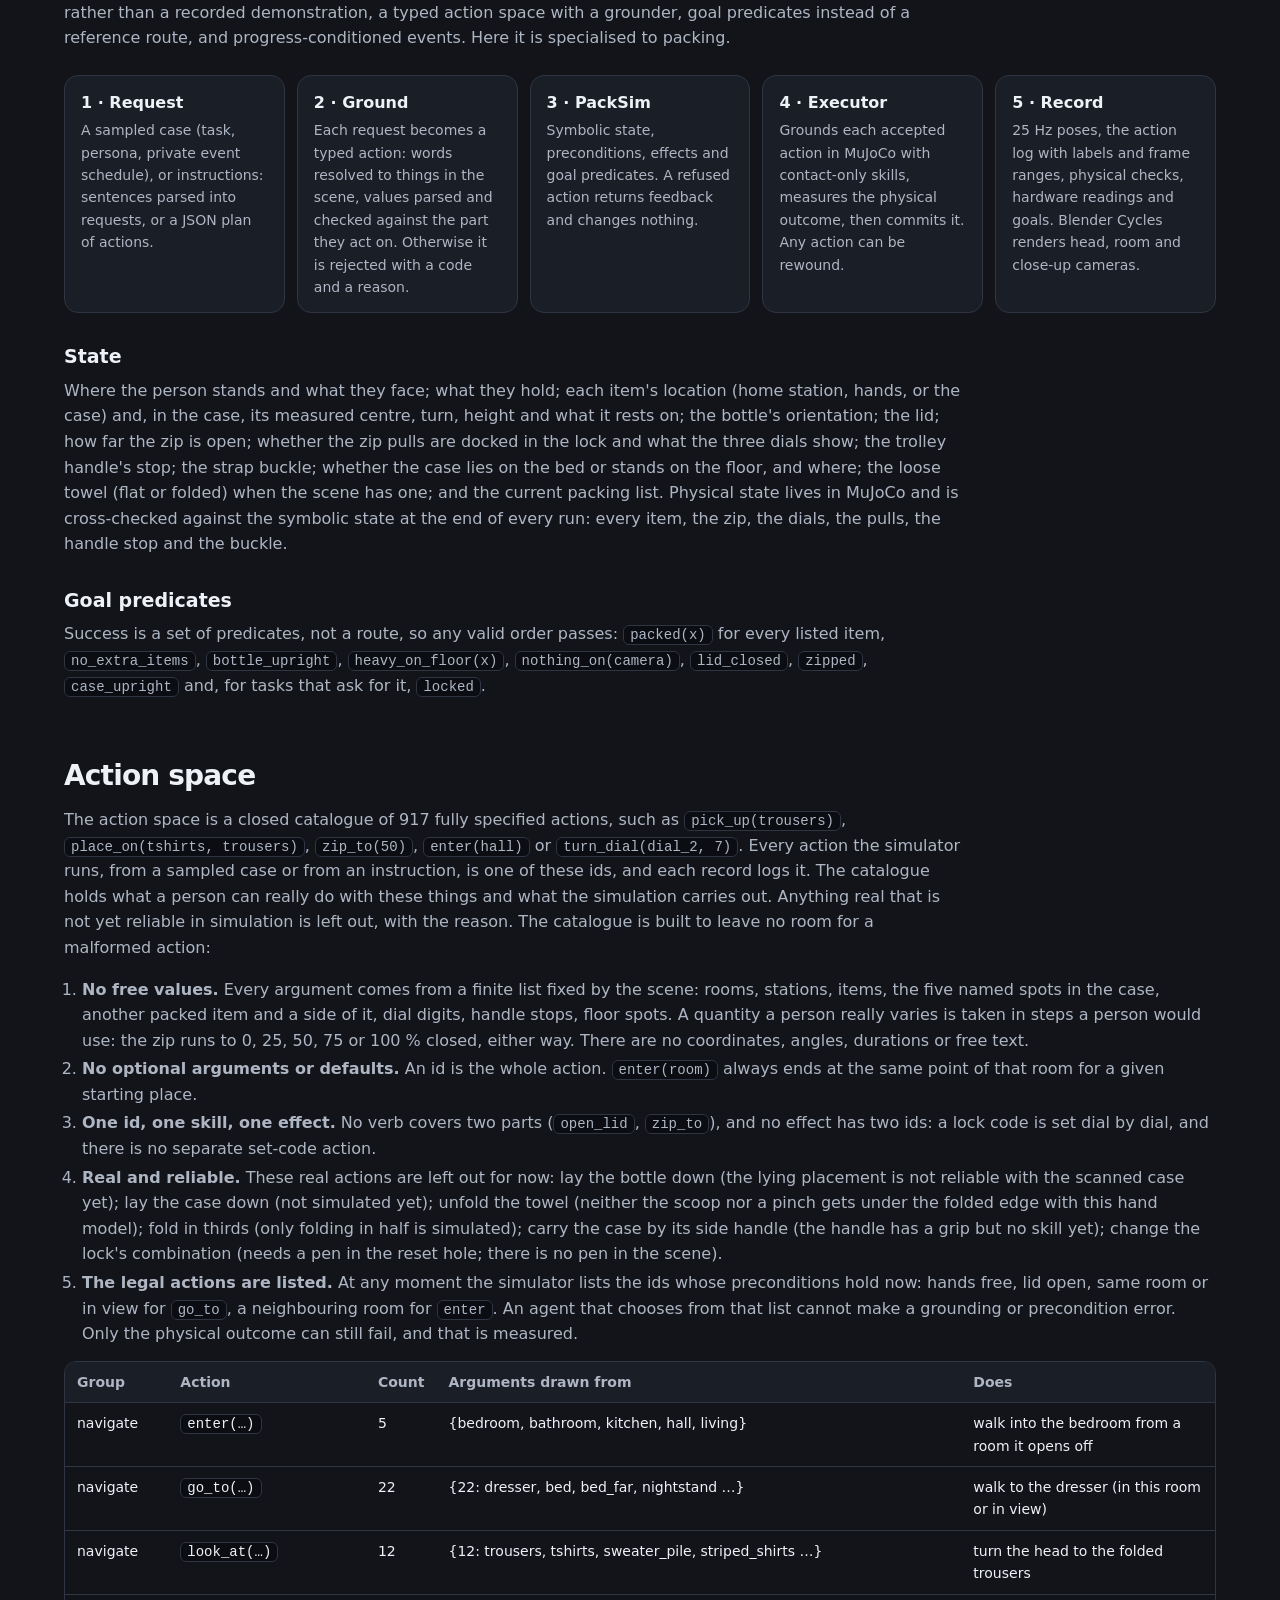
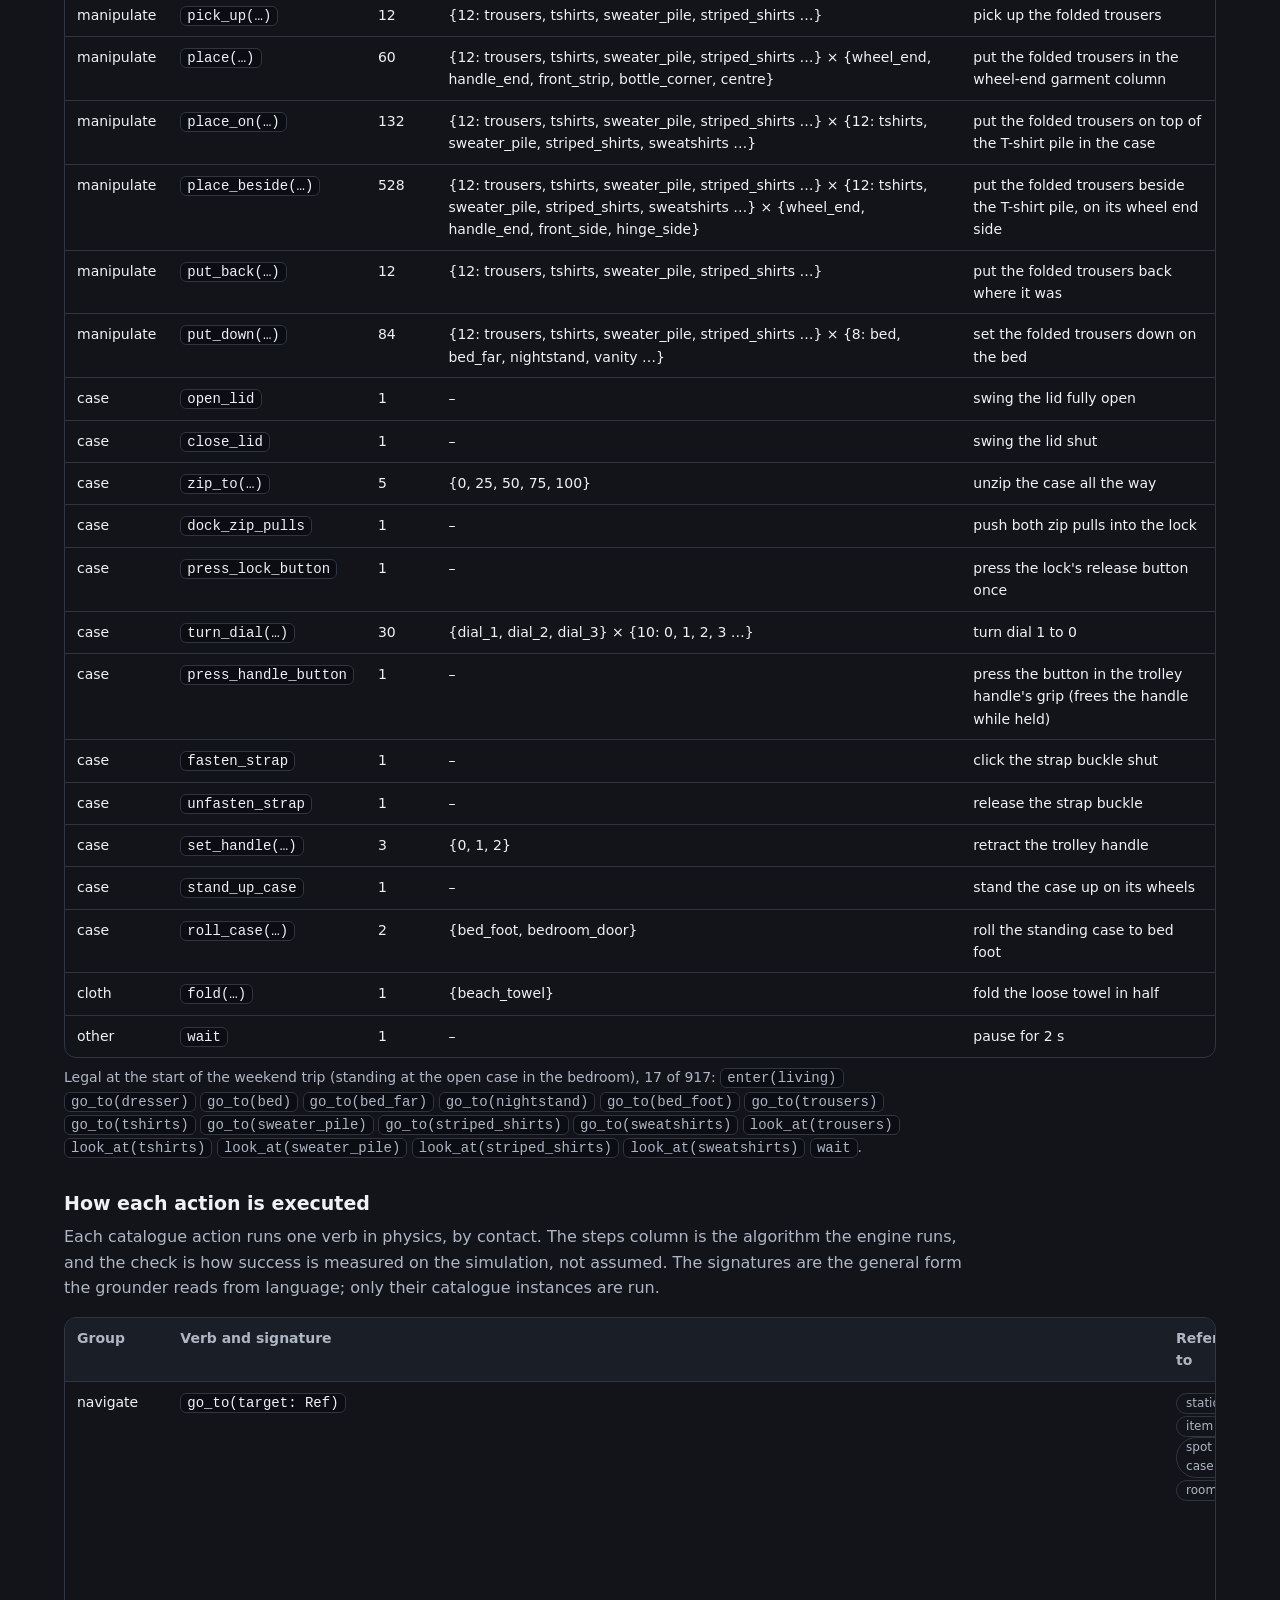
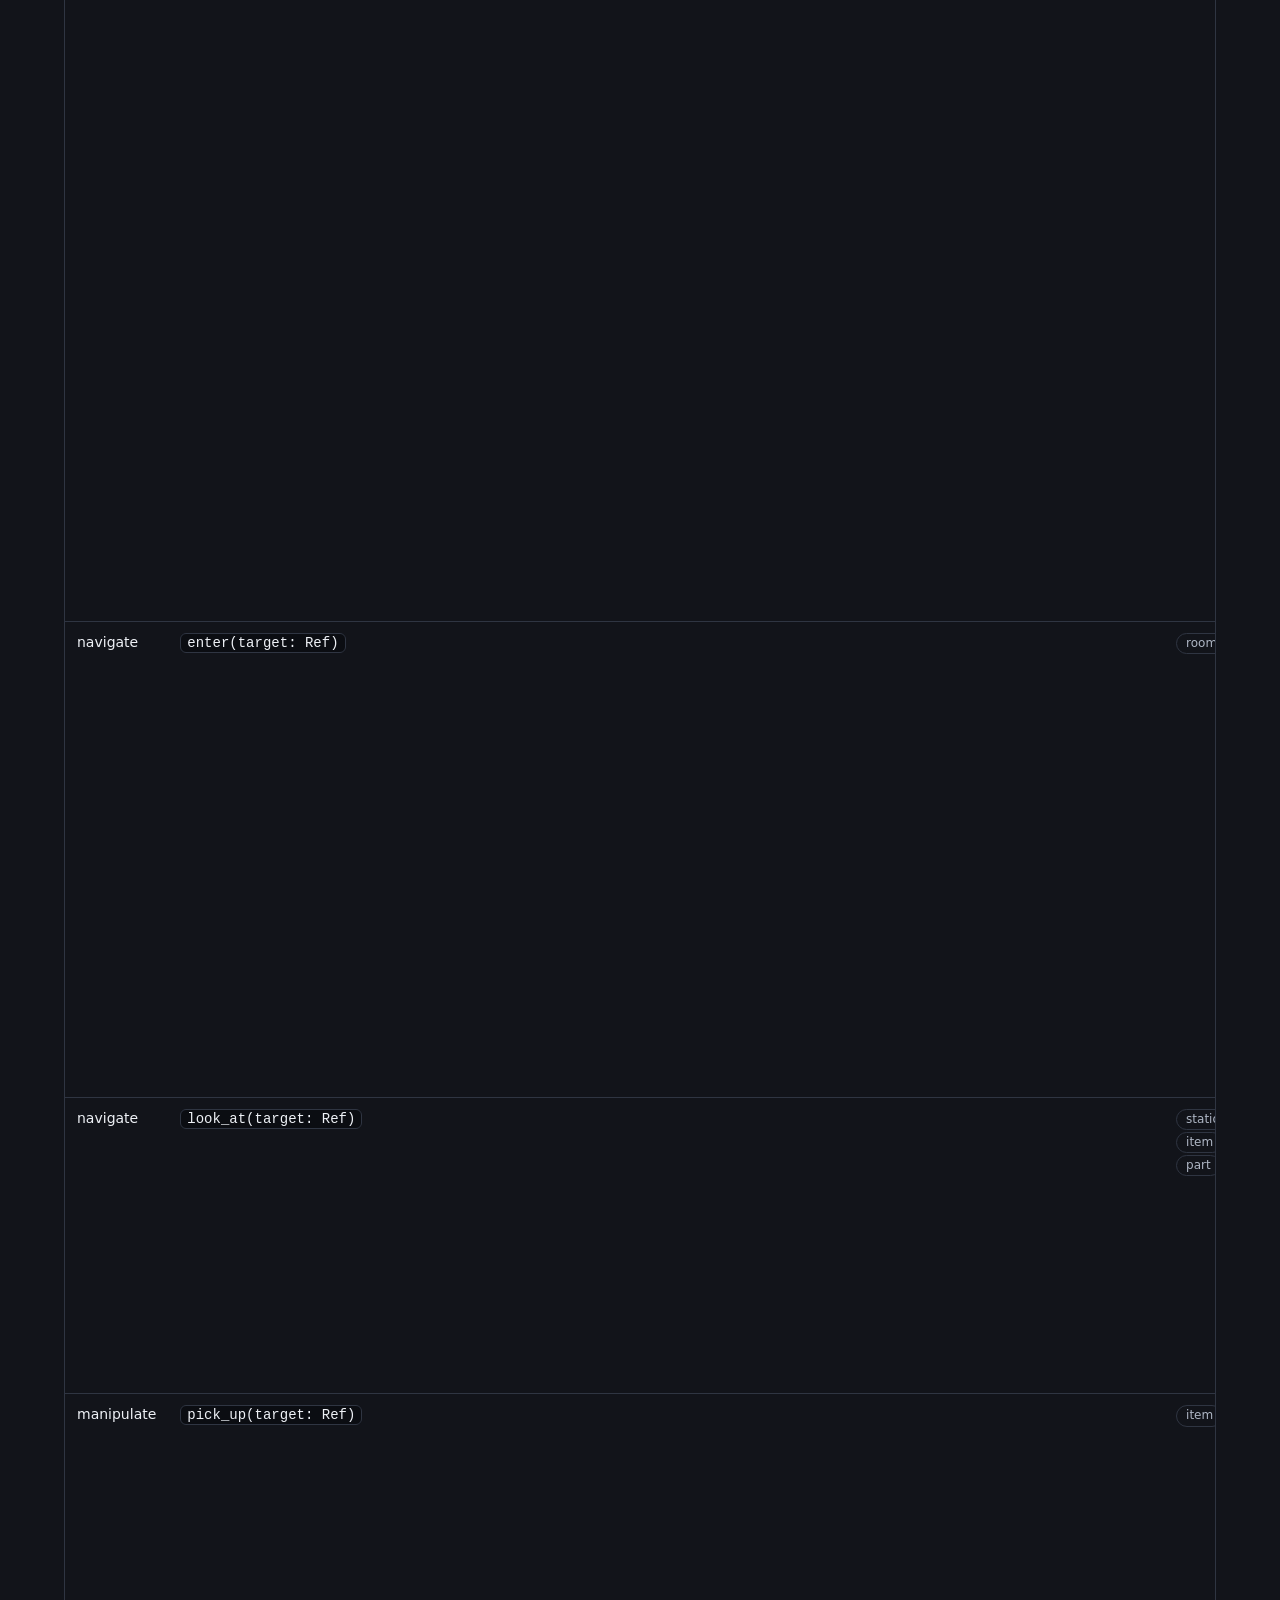
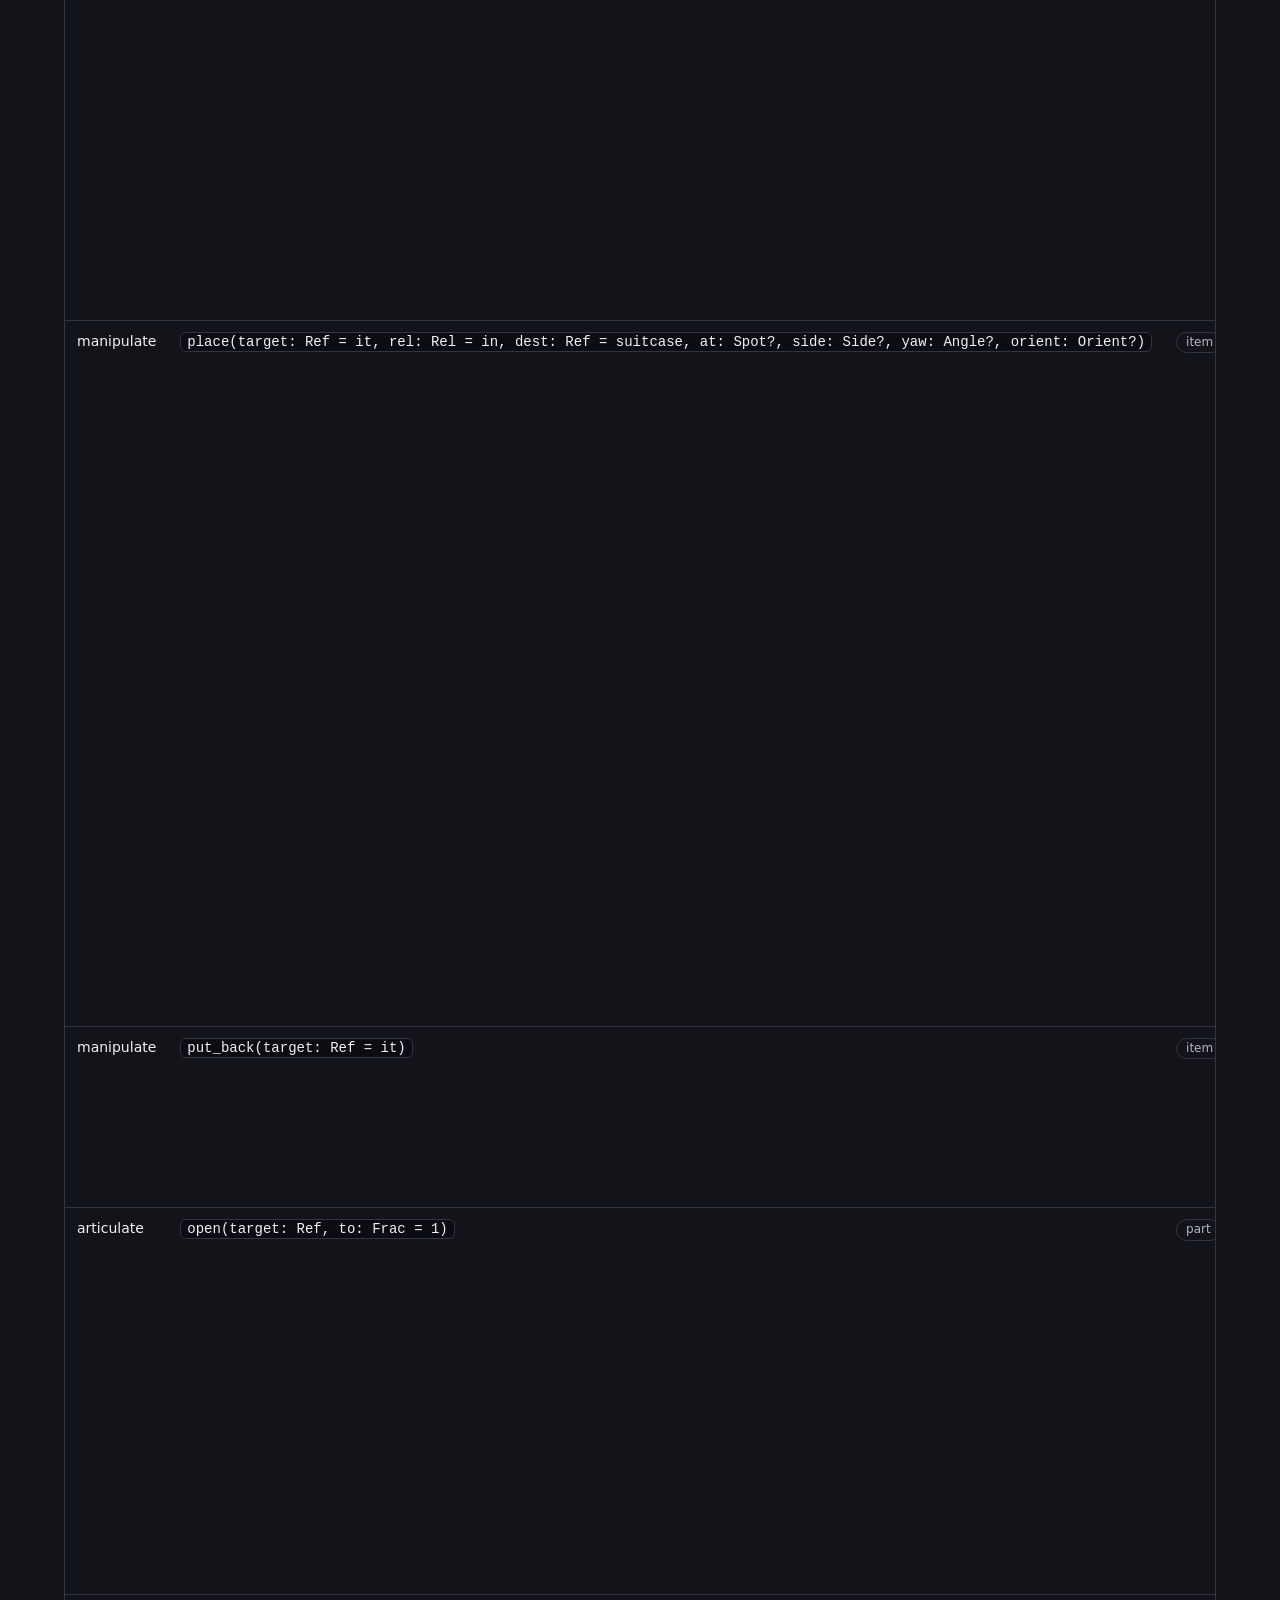
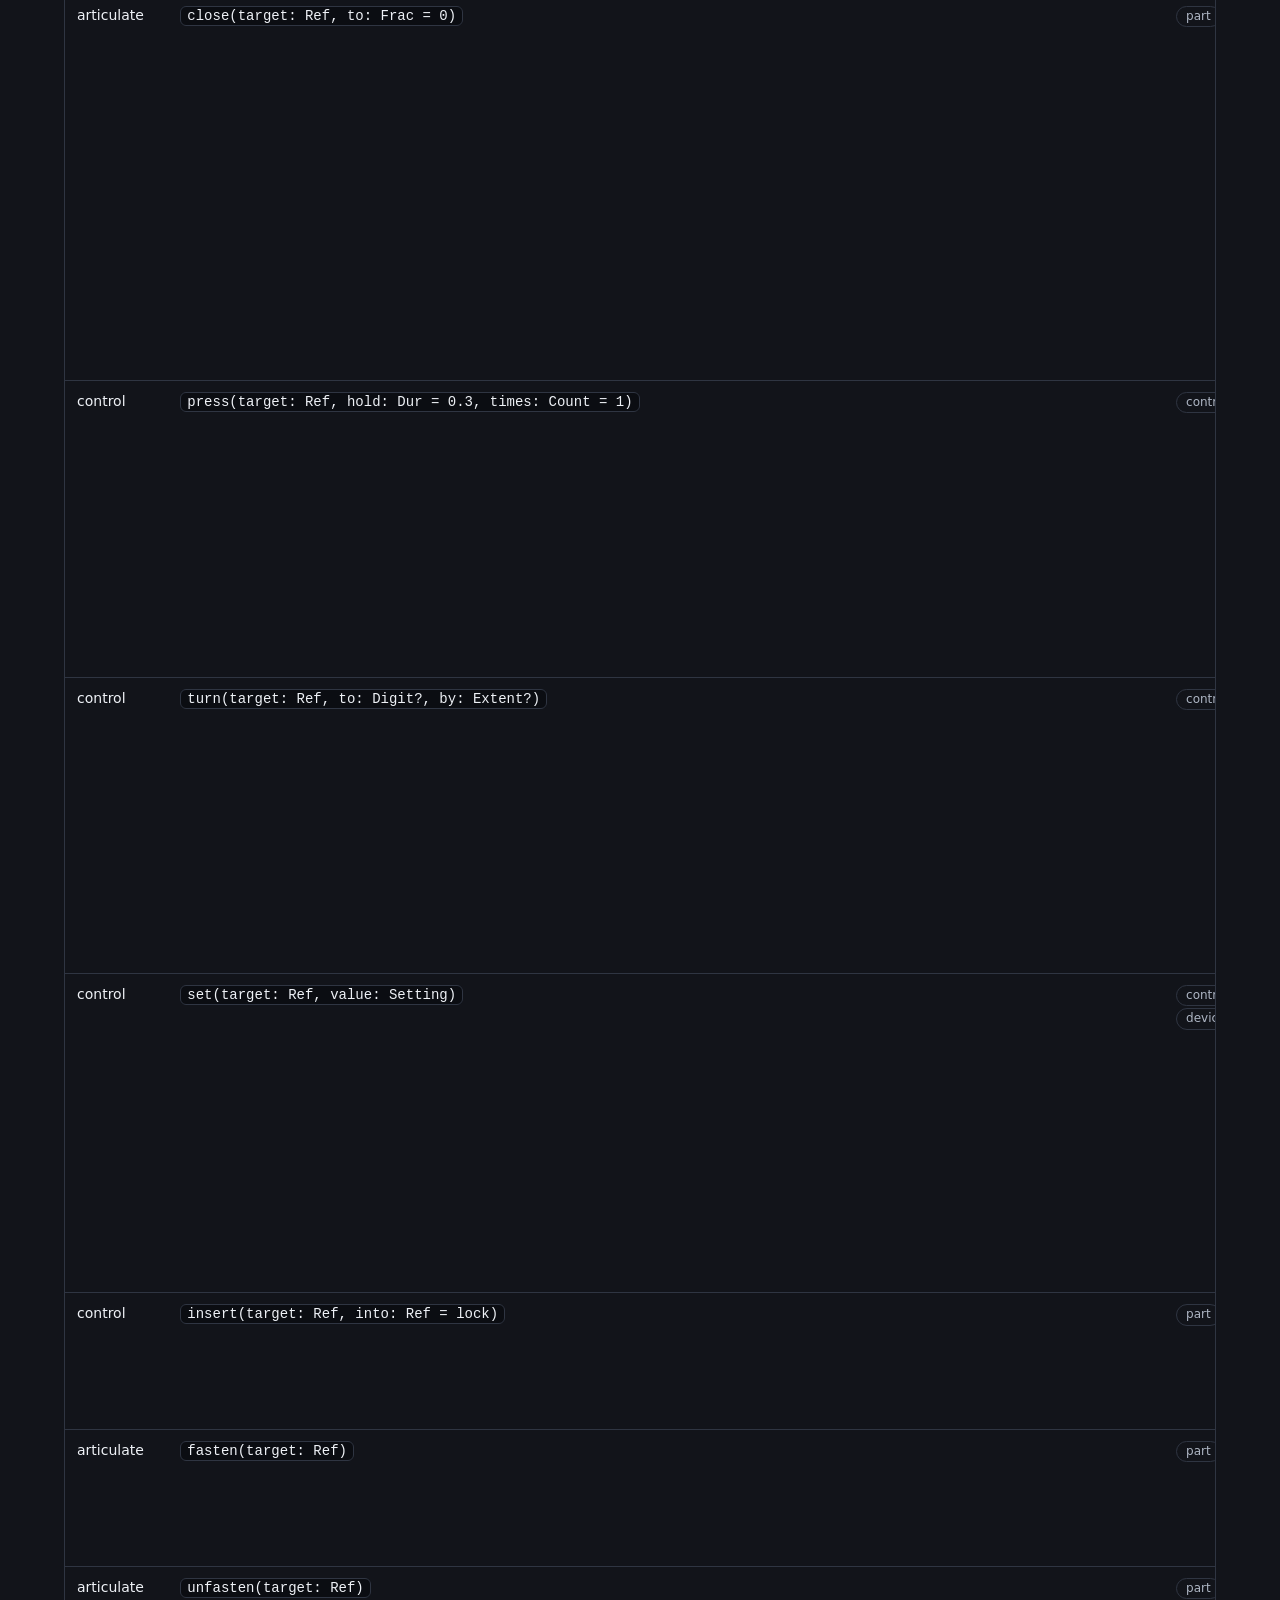
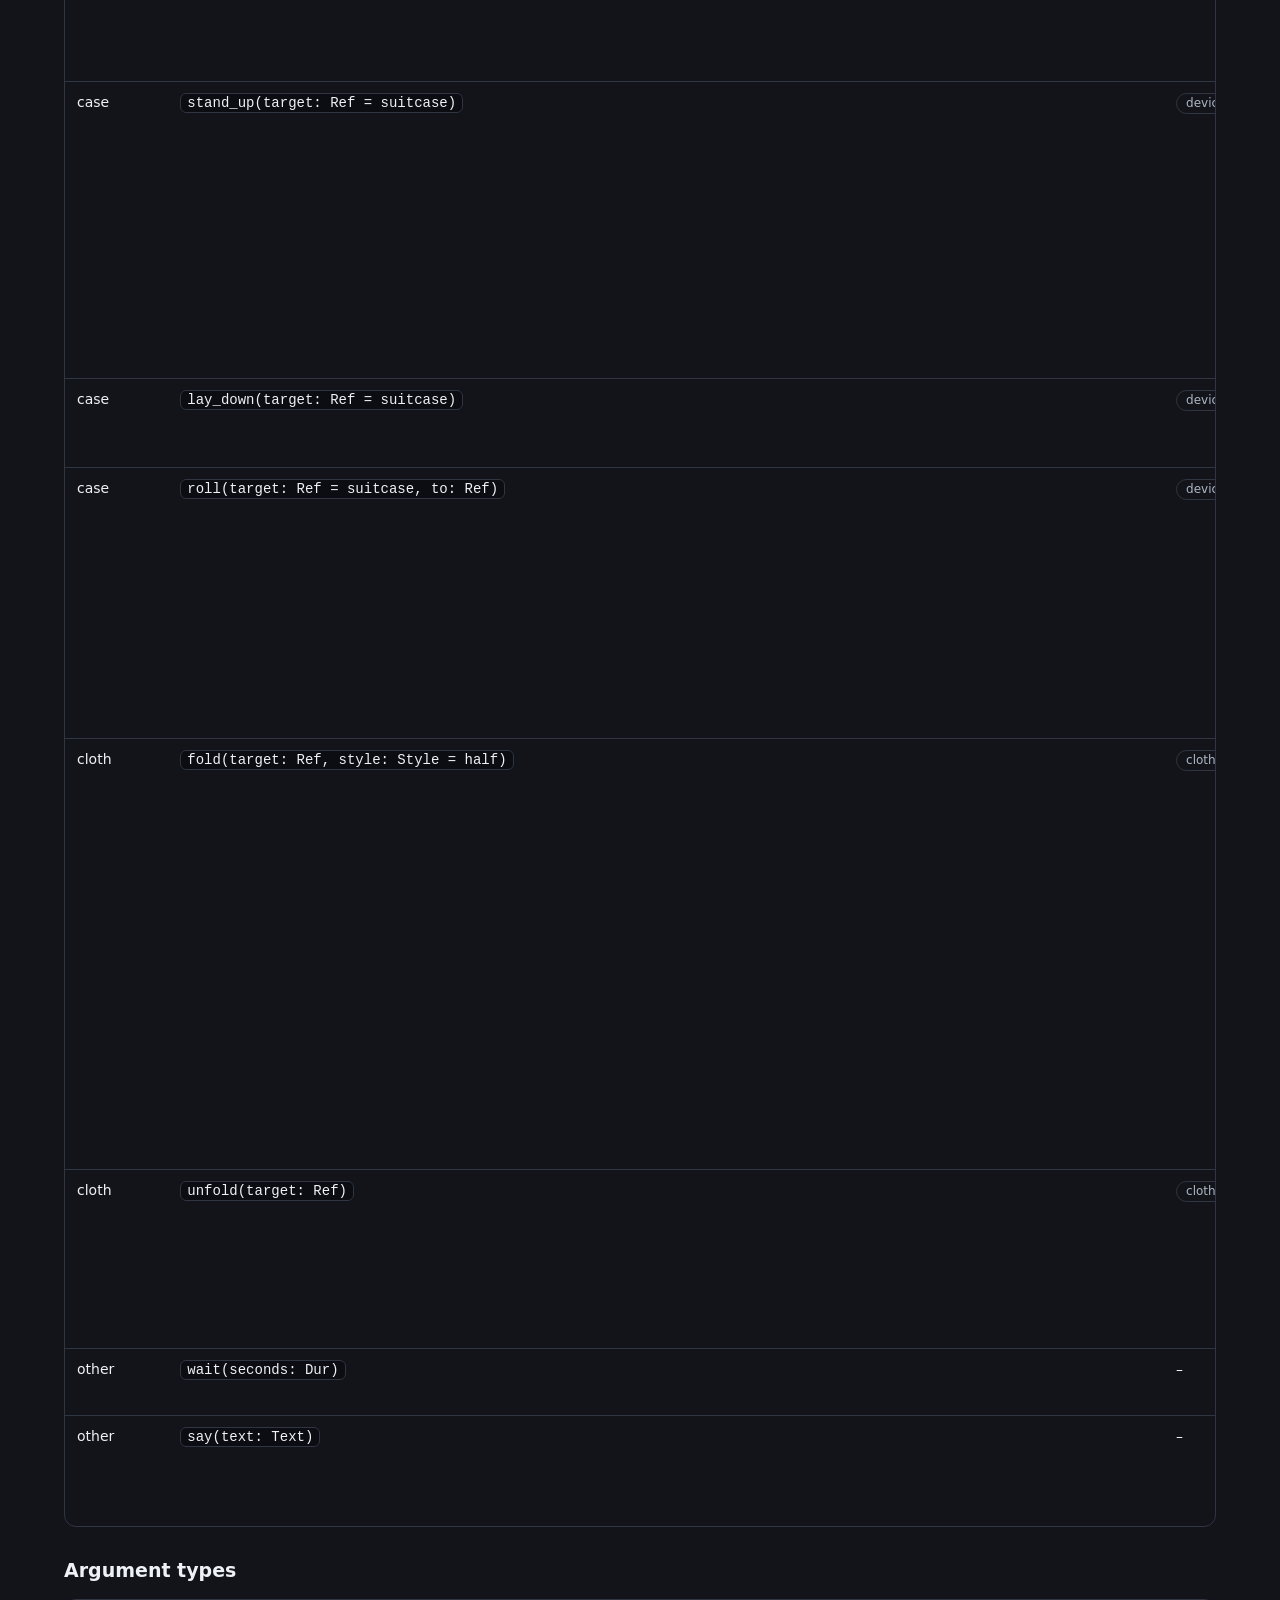
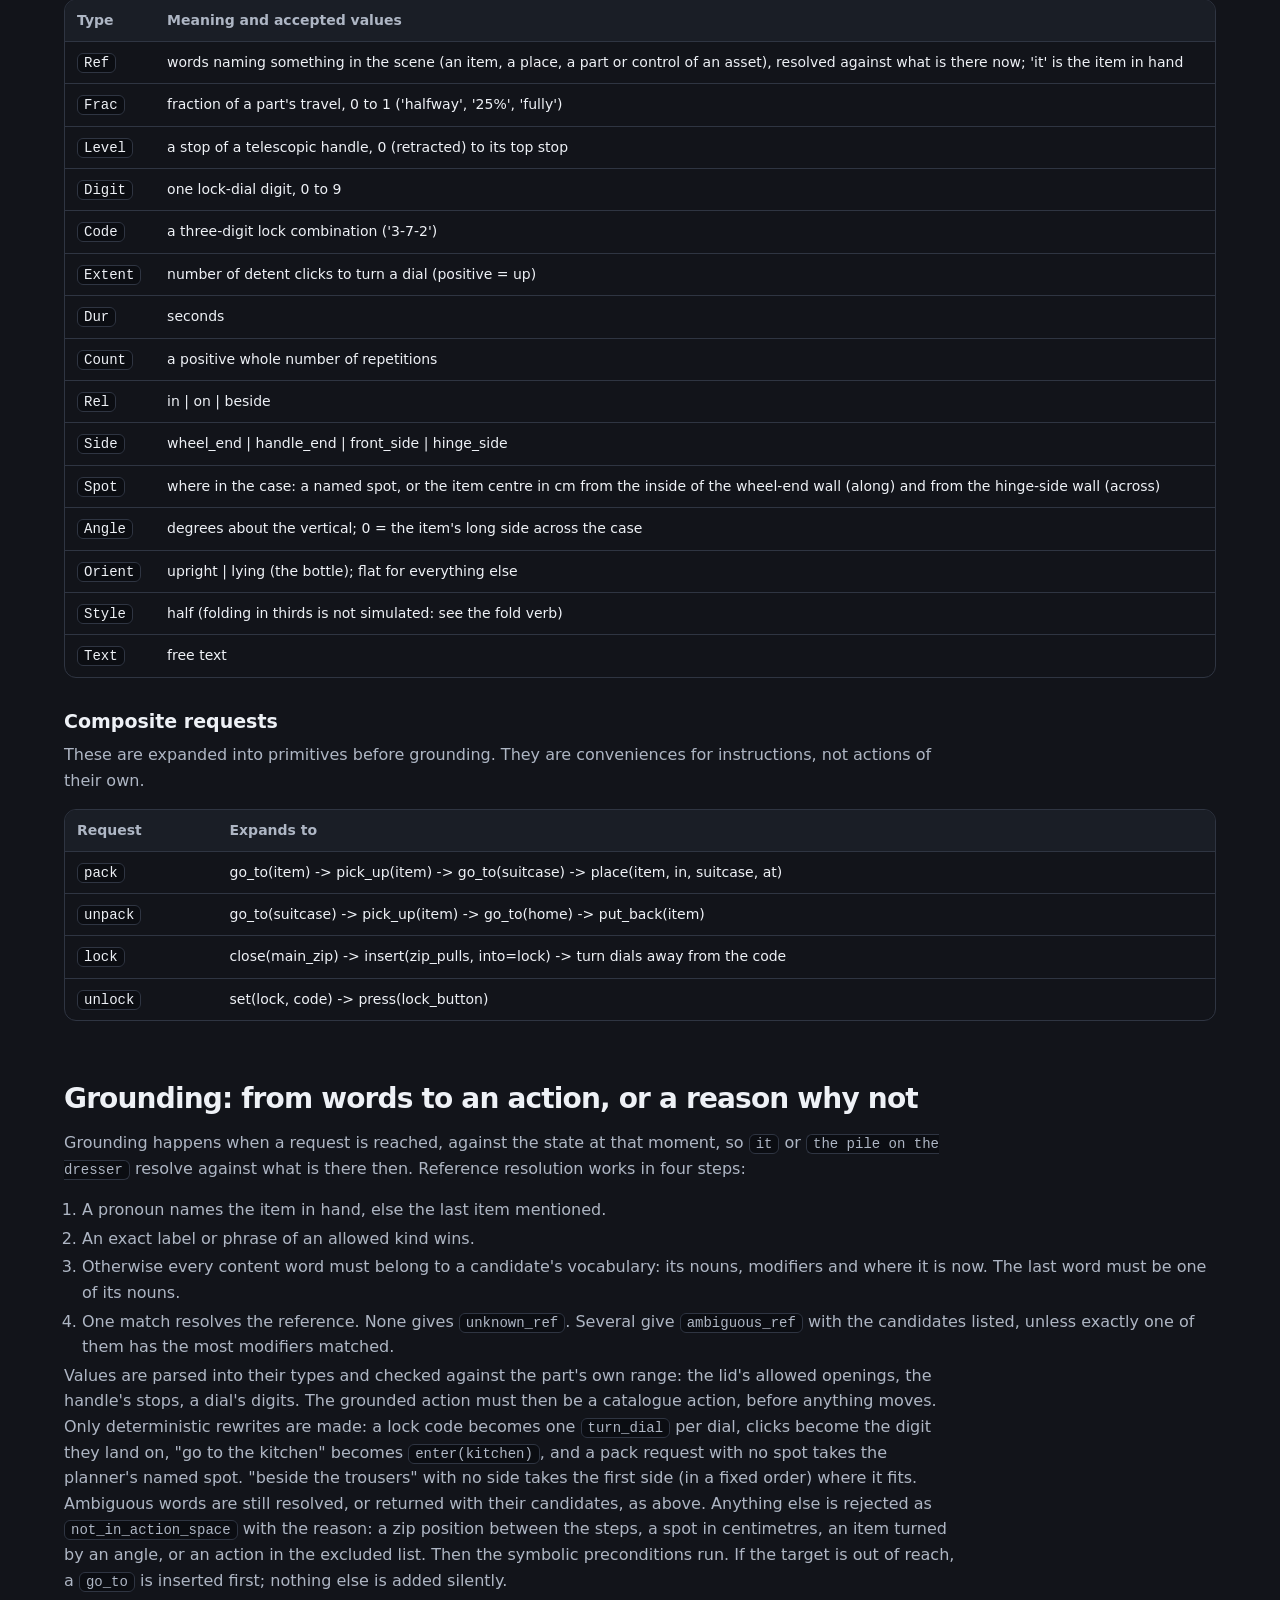
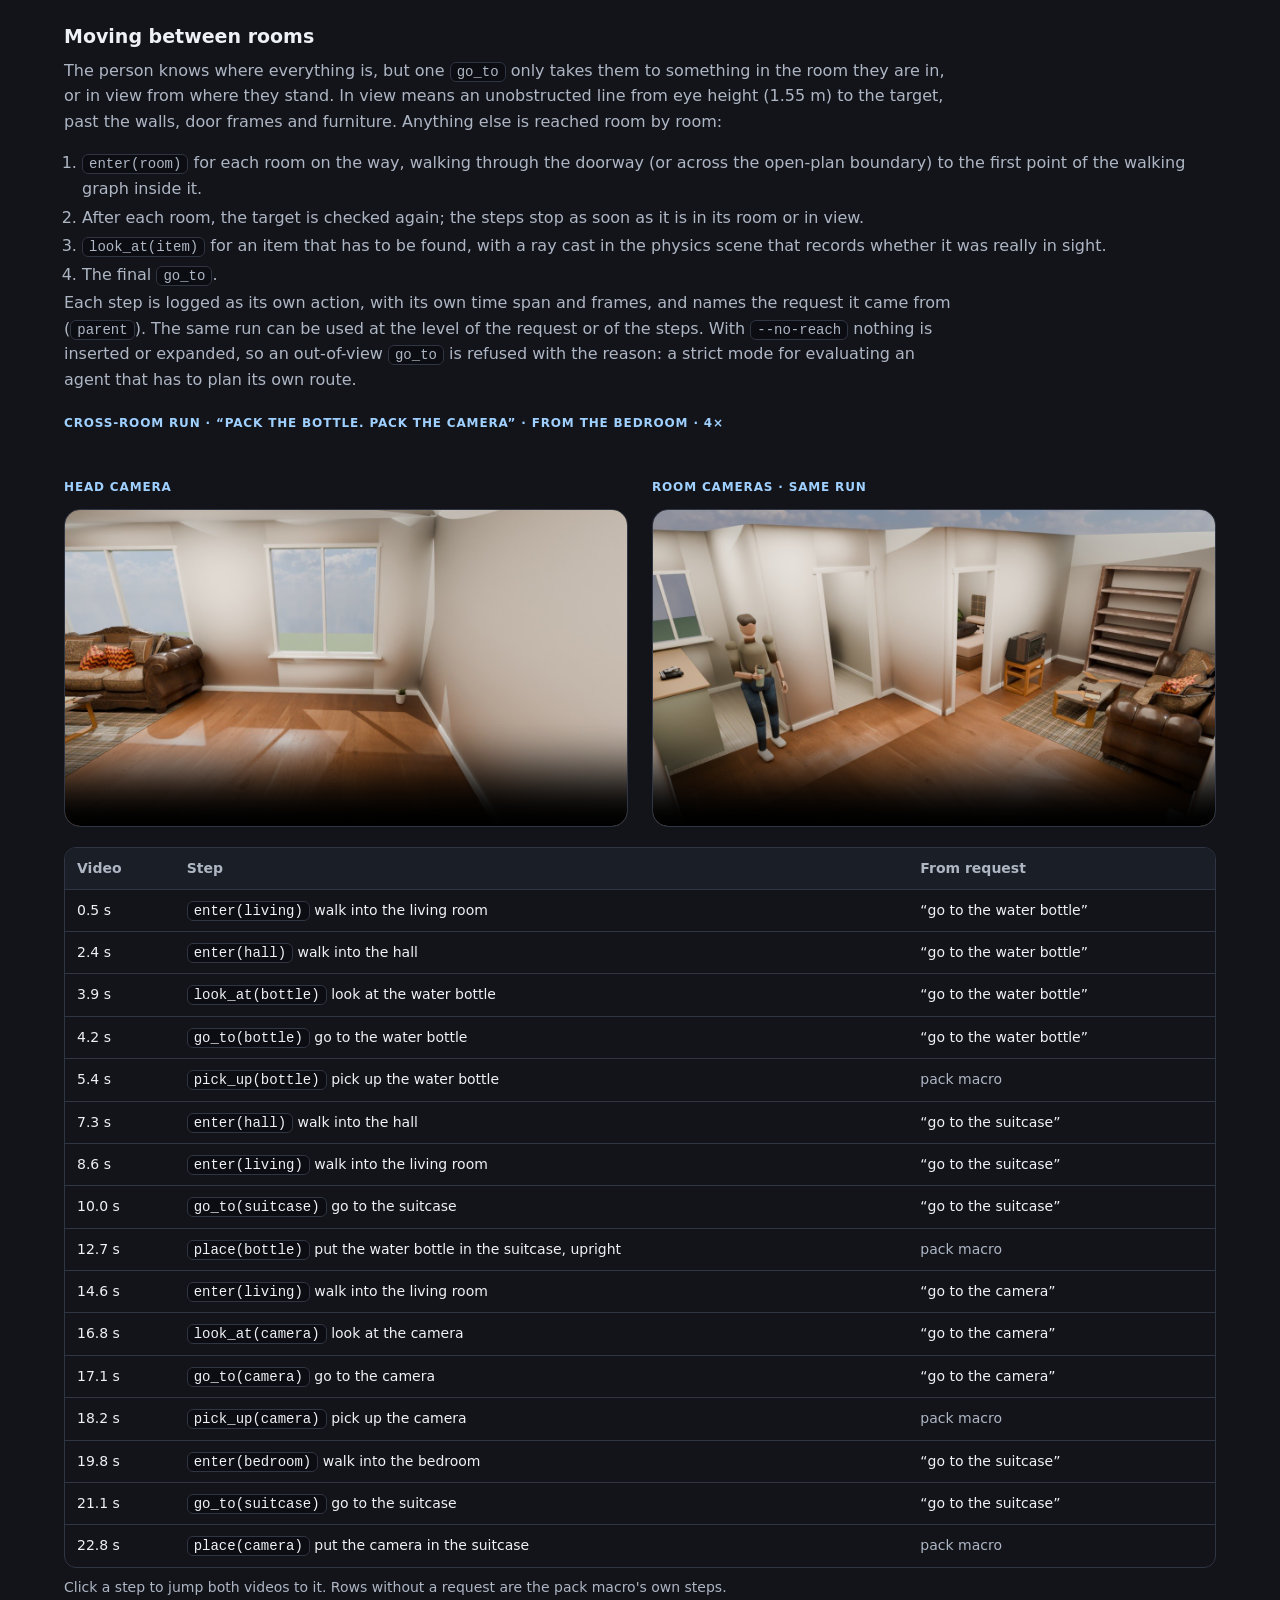
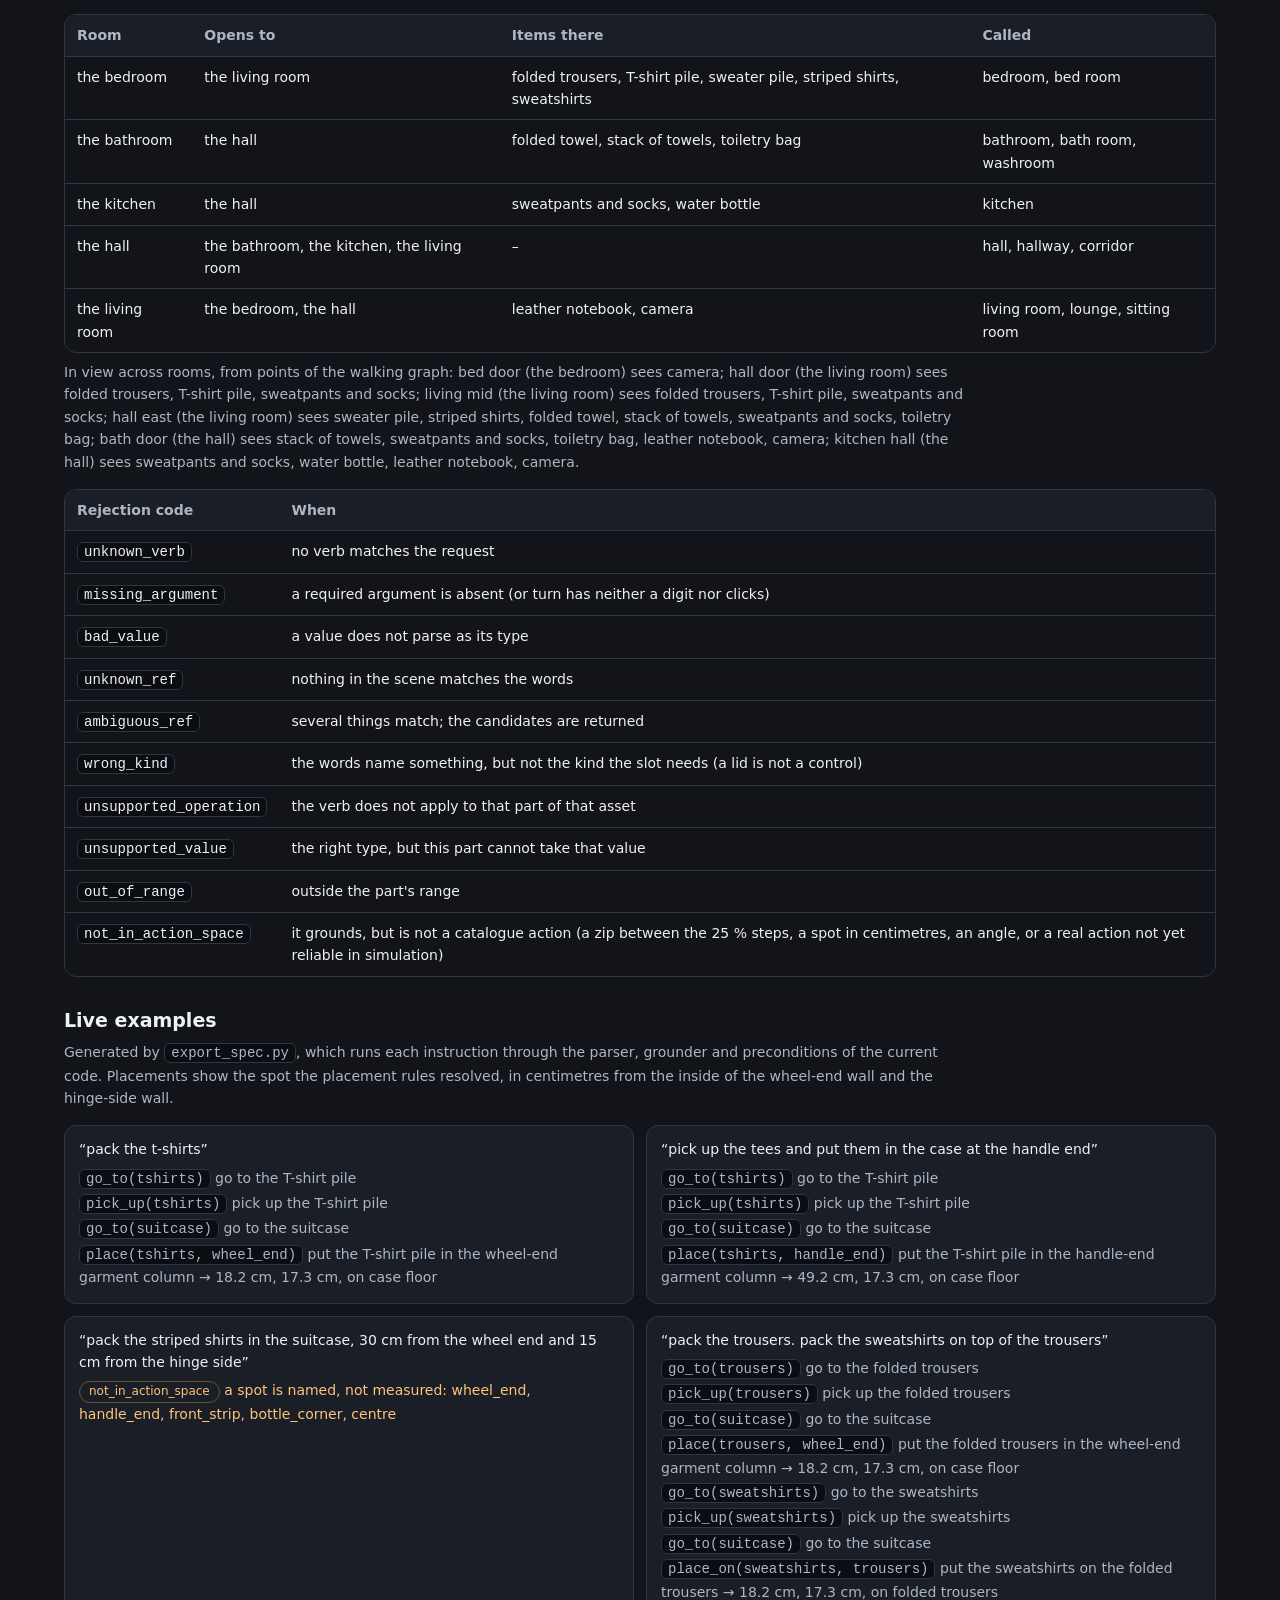
==== commit 112a98dc: "Let things be set down on any furniture top (put_down) - New catalogue action put_down(item, surface" ====
--- a/index.html
+++ b/index.html
@@ -144,7 +144,7 @@
 <div class="tablewrap"><table id="partTable"><thead><tr><th>Part</th><th>Kind</th><th>Operations (values)</th><th>Called</th></tr></thead><tbody></tbody></table></div>
 <p class="note" id="caseOps"></p>
 <h3>Items and cloth</h3>
-<p>Items are operated through <code>pick_up</code>, <code>place</code> and <code>put_back</code>. Their family decides the grasp and how they are set down: a two-hand side squeeze for piles and boxes, a one-hand power grip for the bottle, which stands upright or lies down. The loose beach towel is a simulated flexible sheet (a MuJoCo flex grid with in-plane and bending elasticity) on the kitchen counter, and <code>fold</code> folds it in half by contact. It is added to the scene only for cases that use it, because it multiplies the cost of the physics.</p>
+<p>Items are operated through <code>pick_up</code>, <code>place</code>, <code>put_back</code> and <code>put_down</code> (set it down on another furniture top). Their family decides the grasp and how they are set down: a two-hand side squeeze for piles and boxes, a one-hand power grip for the bottle, which stands upright or lies down. The loose beach towel is a simulated flexible sheet (a MuJoCo flex grid with in-plane and bending elasticity) on the kitchen counter, and <code>fold</code> folds it in half by contact. It is added to the scene only for cases that use it, because it multiplies the cost of the physics.</p>
 <div class="tablewrap"><table id="itemTable"><thead><tr><th>Item</th><th>Family</th><th>Home</th><th>Size (cm)</th><th>Mass</th><th>Called</th><th>Model</th></tr></thead><tbody></tbody></table></div>
 <div class="tablewrap"><table id="familyTable"><thead><tr><th>Family</th><th>Pick</th><th>Place</th><th>Hands</th><th>Stackable</th><th>Members</th></tr></thead><tbody></tbody></table></div>
 
